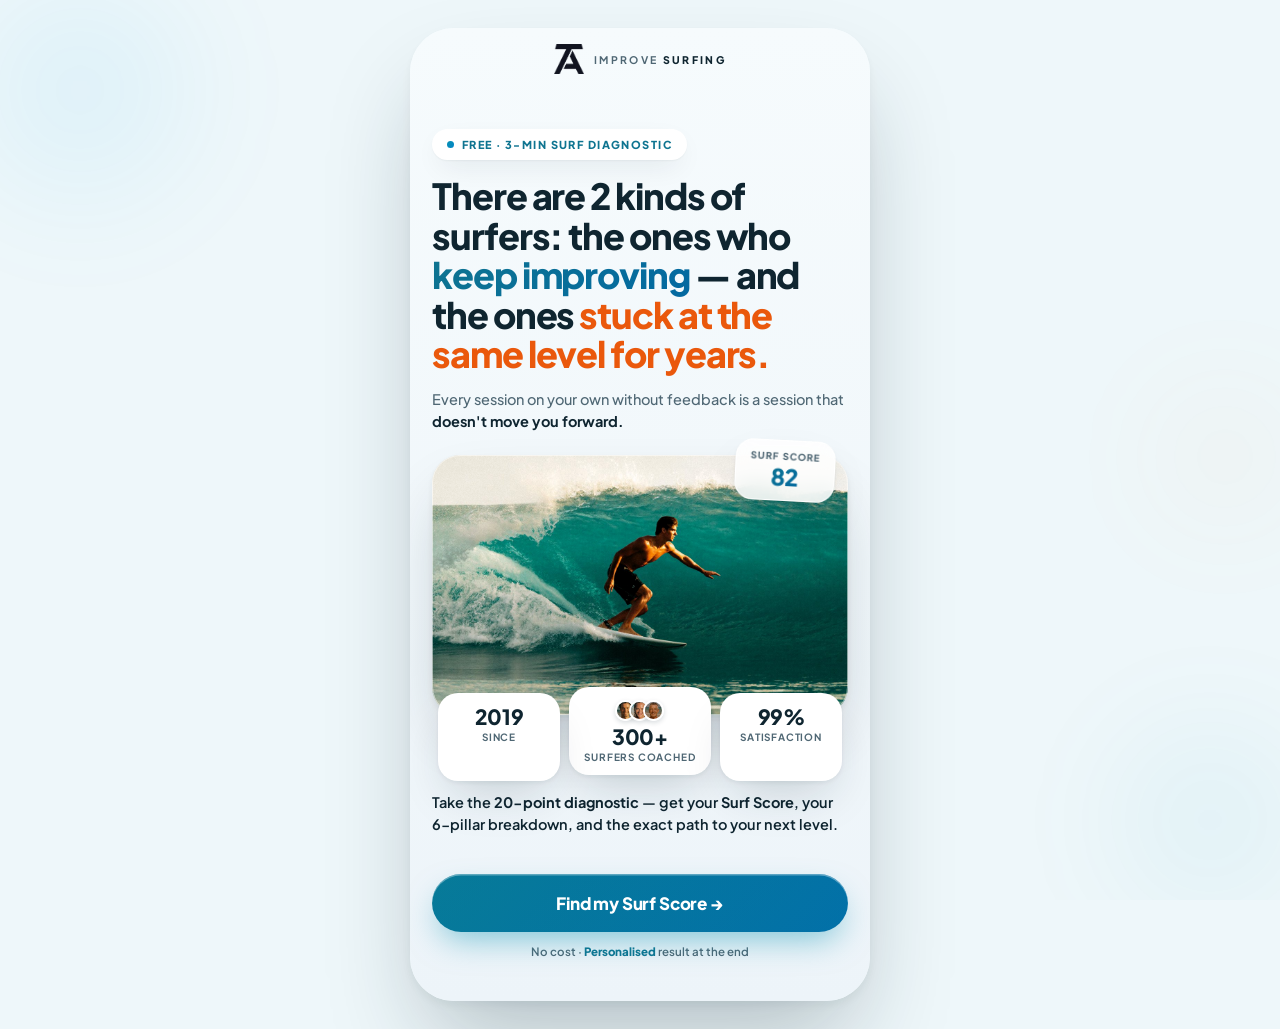
==== index.html @ 2934d98a "Remove the bridge, result and Instagram sections; scratch card now opens over the prices Requested r" ====
<!DOCTYPE html>
<html lang="en">
<head>
<meta charset="UTF-8" />
<meta name="viewport" content="width=device-width, initial-scale=1, viewport-fit=cover" />
<title>What's Your Surf Score? — Improve Surfing</title>
<link rel="preconnect" href="https://fonts.googleapis.com">
<link rel="preconnect" href="https://fonts.gstatic.com" crossorigin>
<link href="https://fonts.googleapis.com/css2?family=Plus+Jakarta+Sans:wght@500;600;700;800&display=swap" rel="stylesheet">
<style>
/* ============================================================
   GLASSWATER — soft premium light design system
   Layered white cards · aqua gradient · coral reserved for loss
   Every selector name is preserved; only the appearance changed.
   ============================================================ */
:root{
  /* — Glasswater core —
     Two aqua ramps on purpose:
       --grad     → fills / icons  (white on it ≥ 3.7 : passes AA non-text)
       --grad-ink → gradient TEXT  (≥ 5.3 on white   : passes AA text)
     --aq1 is the accent *text* aqua, so it is a stop darker than the fill ramp. */
  --ink:#0f2530; --mut:#4f6774; --aq1:#0e7490; --aq2:#0ea5e9;
  --grad:linear-gradient(135deg,#0891b2,#0284c7);
  --grad-ink:linear-gradient(135deg,#0e7490,#0369a1);
  --coral:#ea580c; --coral-deep:#c2410c; --coral-ink:#9a3412; --coral-bg:#fff1ea; --coral-line:#ffd9c6;
  --card:#ffffff;
  --sh1:0 1px 2px rgba(15,37,48,.05),0 10px 28px -8px rgba(15,37,48,.12);
  --sh2:0 2px 4px rgba(15,37,48,.06),0 22px 48px -12px rgba(15,37,48,.18);
  --sh3:0 3px 6px rgba(15,37,48,.07),0 32px 64px -16px rgba(15,37,48,.24);
  --spring:cubic-bezier(.22,1.1,.36,1);
  --over:cubic-bezier(.34,1.7,.5,1);
  --ring:0 0 0 4px rgba(14,165,233,.14);
  --soft:linear-gradient(135deg,#e0f5fb,#d2ebfa);
  /* — legacy token names, re-pointed at the Glasswater palette — */
  --bg:#eef7fa; --bg2:#e7f0f7; --bg3:#dceaf3;
  --surface:#ffffff; --surface2:#f1f8fb;
  --line:rgba(15,37,48,.08); --line2:rgba(15,37,48,.055);
  --text:#0f2530; --dim:#4f6774; --mute:#5f7987;  /* --mute is the *tertiary text* grey: still AA on a white card */
  --aqua:#0891b2; --aqua-deep:#0e7490; --blue:#0ea5e9; --blue-deep:#0284c7; --navy:#0b2a38;
  --orange:#ea580c; --orange-deep:#c2410c;
  --green:#22c55e; --green-deep:#16a34a;
  --red:#ea580c; --red-deep:#9a3412;            /* the JS sets an invalid field to var(--red) */
  --gold:#b45309;                               /* amber: ★ glyphs are text-sized, so they need 4.5:1 — #b45309 is 4.7 on white, 4.4 on the wash */
  --gold-on-dark:#ffdfa1;                       /* the same semantic gold, on the deep aqua prize field: measured 4.84:1 at 375px and 4.64:1 at 320px (a 9.5px kicker is normal text → 4.5 minimum) */
  --f:'Plus Jakarta Sans',system-ui,-apple-system,sans-serif;
  --track:rgba(15,37,48,.09);
  --shadow:var(--sh3); --shadow-card:var(--sh1);
  --shadow-btn:inset 0 1.5px 0 rgba(255,255,255,.35),0 14px 32px -8px rgba(8,145,178,.5);
}
*{box-sizing:border-box;margin:0;padding:0;-webkit-tap-highlight-color:transparent}
/* height:100% on body pinned it to the viewport: #shell is a flex item, so tall screens
   (score, plans) were clipped with nothing to scroll. min-height lets the page grow. */
html{height:100%}
html,body{background:#eef7fa;-webkit-text-size-adjust:100%;text-size-adjust:100%}
button,.opt,.plan,.gcard,.acard,.cta,.skiplink{touch-action:manipulation} /* kill double-tap zoom delay on mobile */
body{font-family:var(--f);font-weight:500;color:var(--ink);-webkit-font-smoothing:antialiased;display:flex;justify-content:center;min-height:100%}
/* fixed mist layer — two radial washes over a cool vertical gradient */
body:before{
  content:"";position:fixed;inset:0;z-index:-1;pointer-events:none;
  background:
    radial-gradient(900px 620px at 88% -8%, rgba(14,165,233,.17), transparent 62%),
    radial-gradient(720px 520px at -12% 34%, rgba(251,146,60,.11), transparent 60%),
    linear-gradient(180deg,#eef7fa,#e7f0f7);
}
img{max-width:100%}
button{font:inherit;color:inherit}
:focus{outline:none}
/* opaque aqua — the old rgba(8,145,178,.45) composited to #90cddc (1.75:1) on the light card */
:focus-visible{outline:3px solid #0e7490;outline-offset:2px;border-radius:14px;box-shadow:0 0 0 7px rgba(14,165,233,.18)}
#shell{width:100%;max-width:460px;min-height:100vh;min-height:100dvh;display:flex;flex-direction:column;position:relative;z-index:1}

/* desktop — the column becomes a floating rounded panel */
@media(min-width:768px){
  body{padding:28px 0}
  #shell{
    min-height:calc(100vh - 56px);
    background:linear-gradient(180deg,#f6fbfd,#edf4f9);
    /* clip (not hidden) on the x axis only: keeps the plans carousel inside the rounded
       panel without trapping the y axis, which used to cut long screens off mid-content */
    border-radius:44px;overflow-x:clip;overflow-y:visible;
    box-shadow:0 4px 10px rgba(15,37,48,.05),0 50px 100px -20px rgba(15,37,48,.28);
  }
}

/* ---------- top bar (light) ---------- */
/* the header sits directly on the page wash — no surface, no blur layer (nothing scrolls under it) */
#topbar{padding:calc(16px + env(safe-area-inset-top)) 22px 10px;background:transparent}
#topbar .bar{background:var(--track)}
#topbar .qcount{color:var(--mut)}
.brand{display:flex;align-items:center;gap:10px;justify-content:center;margin-bottom:14px}
.brand .mark{width:30px;height:30px;object-fit:contain;display:block}
.brand .wm{font-size:10.5px;letter-spacing:.22em;font-weight:700;color:var(--mut);text-transform:uppercase}
.brand .wm b{color:var(--ink);font-weight:800}
.progress-wrap{display:flex;flex-direction:column;gap:9px}
/* Glasswater signature: a dot rail whose live section stretches into a 28px pill */
.dots{display:flex;gap:7px;justify-content:center}
.dots i{width:8px;height:8px;border-radius:99px;background:#c2d6e1;transition:width .45s var(--spring),background .45s}
.dots i.on{width:28px;background:var(--grad)}
.barrow{display:flex;align-items:center;gap:0}
/* demoted to a hairline sub-rail — the dots now carry the signal */
.bar{flex:1;height:4px;background:var(--track);border-radius:99px;box-shadow:inset 0 1px 2px rgba(15,37,48,.07)}
.bar>i{display:block;height:100%;width:0%;background:var(--grad);border-radius:99px;transition:width .5s var(--spring)}
.qcount{font-size:10.5px;font-weight:700;color:var(--mut);white-space:nowrap;letter-spacing:.04em}
.qcount:not(:empty){margin-left:10px}   /* collapse the gap while the counter is blank */

#app{flex:1;padding:10px 22px 42px;display:flex;flex-direction:column}
.step{animation:stepIn .35s ease both;display:flex;flex-direction:column;flex:1}
@keyframes stepIn{from{opacity:0}to{opacity:1}}
/* staggered entrance — every screen cascades in */
.step>*{animation:childIn .62s var(--spring) backwards}
.step>*:nth-child(2){animation-delay:.05s}.step>*:nth-child(3){animation-delay:.10s}
.step>*:nth-child(4){animation-delay:.15s}.step>*:nth-child(5){animation-delay:.20s}
.step>*:nth-child(6){animation-delay:.25s}.step>*:nth-child(7){animation-delay:.30s}
.step>*:nth-child(8){animation-delay:.35s}.step>*:nth-child(9){animation-delay:.40s}
@keyframes childIn{from{opacity:0;transform:translateY(22px)}to{opacity:1;transform:none}}
/* loader / score / projection / result wrap their whole screen in one element,
   so the .step>* ladder above only ever matched a single node — cascade inside them too */
.loader-wrap>*,.reveal-wrap>*,.scratch-wrap>*{animation:childIn .62s var(--spring) backwards}
.loader-wrap>*:nth-child(2),.reveal-wrap>*:nth-child(2),.scratch-wrap>*:nth-child(2){animation-delay:.05s}
.loader-wrap>*:nth-child(3),.reveal-wrap>*:nth-child(3),.scratch-wrap>*:nth-child(3){animation-delay:.10s}
.loader-wrap>*:nth-child(4),.reveal-wrap>*:nth-child(4),.scratch-wrap>*:nth-child(4){animation-delay:.15s}
.loader-wrap>*:nth-child(5),.reveal-wrap>*:nth-child(5),.scratch-wrap>*:nth-child(5){animation-delay:.20s}
.loader-wrap>*:nth-child(6),.reveal-wrap>*:nth-child(6),.scratch-wrap>*:nth-child(6){animation-delay:.25s}
.loader-wrap>*:nth-child(7),.reveal-wrap>*:nth-child(7),.scratch-wrap>*:nth-child(7){animation-delay:.30s}
.loader-wrap>*:nth-child(8),.reveal-wrap>*:nth-child(8){animation-delay:.35s}
.loader-wrap>*:nth-child(9),.reveal-wrap>*:nth-child(9){animation-delay:.40s}
.loader-wrap>*:nth-child(10),.reveal-wrap>*:nth-child(10){animation-delay:.45s}
.opts .opt{animation:optIn .55s var(--spring) backwards}
.opts .opt:nth-child(1){animation-delay:.12s}.opts .opt:nth-child(2){animation-delay:.19s}
.opts .opt:nth-child(3){animation-delay:.26s}.opts .opt:nth-child(4){animation-delay:.33s}
.opts .opt:nth-child(5){animation-delay:.40s}.opts .opt:nth-child(6){animation-delay:.47s}
@keyframes optIn{from{opacity:0;transform:translateY(18px)}to{opacity:1;transform:none}}
.gcard,.acard{animation:optIn .55s var(--spring) backwards}
.gcards .gcard:nth-child(2),.acards .acard:nth-child(2){animation-delay:.08s}
.acards .acard:nth-child(3){animation-delay:.16s}.acards .acard:nth-child(4){animation-delay:.24s}
.plans .plan{animation:optIn .55s var(--spring) backwards}
.plans .plan:nth-child(2){animation-delay:.08s}.plans .plan:nth-child(3){animation-delay:.16s}.plans .plan:nth-child(4){animation-delay:.24s}

/* ambient ocean drift (kept, retuned to the aqua/peach wash) */
.bgfx{position:fixed;inset:0;pointer-events:none;z-index:0;overflow:hidden}
/* three blurred, permanently-compositing layers were running on phones for no visible gain —
   body::before already paints the specified page wash. Desktop keeps the ambience. */
.bgfx i{display:none;position:absolute;border-radius:50%;filter:blur(50px);opacity:.5}
@media(min-width:768px) and (prefers-reduced-motion:no-preference){.bgfx i{display:block}}
.bgfx .b1{width:340px;height:340px;background:radial-gradient(circle,rgba(14,165,233,.16),transparent 70%);top:-80px;left:-90px;animation:drift1 16s ease-in-out infinite alternate}
.bgfx .b2{width:300px;height:300px;background:radial-gradient(circle,rgba(8,145,178,.13),transparent 70%);bottom:-70px;right:-80px;animation:drift2 19s ease-in-out infinite alternate}
.bgfx .b3{width:230px;height:230px;background:radial-gradient(circle,rgba(251,146,60,.10),transparent 70%);top:38%;right:-60px;animation:drift3 22s ease-in-out infinite alternate}
@keyframes drift1{to{transform:translate(70px,50px) scale(1.15)}}
@keyframes drift2{to{transform:translate(-60px,-45px) scale(1.1)}}
@keyframes drift3{to{transform:translate(-45px,60px) scale(1.2)}}

/* ---------- type ---------- */
.eyebrow{font-size:11px;letter-spacing:.16em;text-transform:uppercase;color:var(--aq1);font-weight:800;margin-bottom:14px;display:flex;align-items:center;gap:9px}
.eyebrow:before{content:"";width:18px;height:3px;background:var(--grad);border-radius:99px;flex-shrink:0}
h1{font-size:30px;line-height:1.14;font-weight:800;letter-spacing:-.028em;margin-bottom:12px;color:var(--ink)}
h1 .hl,.intro-h .hl,.reveal-headline .hl{
  background:var(--grad-ink);-webkit-background-clip:text;background-clip:text;
  -webkit-text-fill-color:transparent;color:transparent;
}
h1 .red{color:var(--coral)}
.sub{font-size:14.5px;line-height:1.55;color:var(--mut);font-weight:500;margin-bottom:24px}
.sub b{color:var(--ink);font-weight:700}

/* ---------- options ---------- */
.opts{display:flex;flex-direction:column;gap:11px;margin-top:2px}
.opt{display:flex;align-items:center;gap:13px;background:var(--card);border:2px solid rgba(15,37,48,.05);border-radius:22px;padding:16px 18px;min-height:66px;cursor:pointer;text-align:left;box-shadow:var(--sh1);transition:transform .3s var(--spring),box-shadow .3s,border-color .3s}
.opt:hover{transform:translateY(-2px);box-shadow:var(--sh2)}
.opt:active{transform:scale(.985)}
.opt.sel{
  transform:translateY(-3px);border-color:transparent;
  background:linear-gradient(var(--card),var(--card)) padding-box,var(--grad) border-box;
  box-shadow:var(--sh2),var(--ring);
}
.opt .tick{width:24px;height:24px;border-radius:50%;border:2px solid rgba(15,37,48,.34);background:#fff;flex-shrink:0;display:flex;align-items:center;justify-content:center;transition:border-color .2s,background .2s}
.opt.sel .tick{border-color:transparent;background:var(--grad);box-shadow:0 6px 14px -5px rgba(8,145,178,.55)}
.opt.sel .tick:after{content:"";width:10px;height:5.5px;border:2.4px solid #fff;border-top:0;border-right:0;border-radius:1px;transform:rotate(-45deg) translate(1px,-1px)}
.opt .txt{font-size:14.5px;font-weight:700;line-height:1.38;color:var(--ink)}
/* Glasswater signature #8 — the 46px soft icon circle, on the funnel's most-repeated element */
.opt .emoji{flex:0 0 46px;width:46px;height:46px;border-radius:50%;background:var(--soft);box-shadow:inset 0 0 0 1px rgba(8,145,178,.14);display:flex;align-items:center;justify-content:center;font-size:22px;line-height:1;transition:background .25s}
.opt.sel .emoji{background:linear-gradient(135deg,#cdeefa,#bfe3f8);box-shadow:inset 0 0 0 1px rgba(8,145,178,.3)}
.opt .emoji.ic svg{display:block}

/* multi select */
.opt .box{width:24px;height:24px;border-radius:9px;border:2px solid rgba(15,37,48,.34);background:#fff;flex-shrink:0;display:flex;align-items:center;justify-content:center;transition:border-color .2s,background .2s}
.opt.sel .box{border-color:transparent;background:var(--grad);box-shadow:0 6px 14px -5px rgba(8,145,178,.55)}
.opt.sel .box:after{content:"✓";color:#fff;font-weight:800;font-size:13px;line-height:1}

/* ---------- gender cards ---------- */
.gcards{display:flex;gap:12px;margin-top:4px}
.gcard{flex:1;background:var(--card);border:2px solid rgba(15,37,48,.05);border-radius:24px;padding:0 0 15px;cursor:pointer;overflow:hidden;box-shadow:var(--sh1);transition:transform .3s var(--spring),box-shadow .3s,border-color .3s;text-align:center}
.gcard:hover{transform:translateY(-2px);box-shadow:var(--sh2)}
.gcard.sel{
  transform:translateY(-3px);border-color:transparent;
  background:linear-gradient(var(--card),var(--card)) padding-box,var(--grad) border-box;
  box-shadow:var(--sh2),var(--ring);
}
.gcard .gbadge{width:78px;height:78px;border-radius:50%;margin:26px auto 0;display:flex;align-items:center;justify-content:center;font-size:40px;background:var(--soft);box-shadow:inset 0 0 0 1px rgba(8,145,178,.14);transition:.25s}
.gcard.sel .gbadge{background:linear-gradient(135deg,#cdeefa,#bfe3f8);box-shadow:inset 0 0 0 1px rgba(8,145,178,.3)}
.gcard .gname{font-size:15px;font-weight:800;margin-top:13px;color:var(--ink);letter-spacing:-.01em}
.gcard.alt{flex:none;width:100%;display:flex;align-items:center;justify-content:center;gap:9px;padding:16px;margin-top:11px;color:var(--mut);font-weight:700;font-size:14px;border-radius:20px}

/* Glasswater signature #4 — the springing gradient check, on the photo cards too.
   Both screens auto-advance in 430ms, so this badge is the tap's only confirmation. */
.gcard:after,.acard:after{content:"";position:absolute;top:12px;right:12px;width:28px;height:28px;border-radius:50%;background:var(--grad);box-shadow:0 8px 18px -6px rgba(8,145,178,.55);opacity:0;transform:scale(.3);transition:opacity .25s,transform .4s var(--over);z-index:2}
.gcard:before,.acard:before{content:"";position:absolute;top:22px;right:20px;width:11px;height:6px;border:2.4px solid #fff;border-top:0;border-right:0;border-radius:1px;opacity:0;transform:rotate(-45deg) scale(.3);transition:opacity .25s,transform .4s var(--over);z-index:3}
.gcard.sel:after,.acard.sel:after{opacity:1;transform:scale(1)}
.gcard.sel:before,.acard.sel:before{opacity:1;transform:rotate(-45deg) scale(1)}

/* ---------- buttons ---------- */
.cta{
  display:block;margin-top:auto;width:100%;border:0;cursor:pointer;text-align:center;
  min-height:58px;padding:18px 20px;border-radius:99px;
  /* the .24 scrim is load-bearing: it drags white-on-aqua from 3.5 up to 4.9 (AA at 17px) */
  background:linear-gradient(rgba(3,50,70,.24),rgba(3,50,70,.24)),var(--grad);
  color:#fff;font-weight:800;font-size:17px;letter-spacing:-.01em;
  box-shadow:var(--shadow-btn);
  transition:transform .25s var(--spring),box-shadow .25s;
}
.cta:hover{transform:translateY(-2px);box-shadow:inset 0 1.5px 0 rgba(255,255,255,.35),0 20px 40px -10px rgba(8,145,178,.55)}
.cta:active{transform:scale(.97)}
.cta:disabled{opacity:.42;filter:grayscale(.4);cursor:not-allowed;box-shadow:none;transform:none}
/* secondary treatment — kept for screens that already have a gradient primary.
   The ring is now .55 alpha: at .22 it resolved to ~#c6e3ec, ~1.2:1 on the wash. */
.cta.green{
  background:var(--card);color:var(--aq1);
  box-shadow:var(--sh2),inset 0 0 0 2px rgba(8,145,178,.55);
}
.cta.green:hover{box-shadow:var(--sh2),inset 0 0 0 2px rgba(8,145,178,.75)}
.btnnote{text-align:center;font-size:11.5px;color:var(--mut);font-weight:600;margin-top:12px}
.btnnote b{color:var(--aq1);font-weight:800}

/* ---------- image slots ---------- */
.imgslot{width:100%;border-radius:22px;object-fit:cover;display:block;box-shadow:var(--sh2);filter:saturate(1.03) contrast(1.02)}
.imgslot.ph{background:linear-gradient(135deg,#e3eff6,var(--surface2));border:1.5px dashed rgba(15,37,48,.12);box-shadow:none;display:flex;align-items:center;justify-content:center;text-align:center;color:var(--mut);font-size:11px;letter-spacing:.05em;padding:10px;line-height:1.4;font-weight:700}
.ar-hero{aspect-ratio:16/10;border-radius:26px;margin:2px -6px 0;width:calc(100% + 12px)}
.ar-port{aspect-ratio:3/4}.ar-wide{aspect-ratio:16/9}.ar-sq{aspect-ratio:1/1}.ar-card{aspect-ratio:4/5}
.imgslot.ph.ar-hero{min-height:150px}
.imgslot.ph.ar-wide{min-height:120px}

/* ---------- age image cards (2x2) ---------- */
.acards{display:grid;grid-template-columns:1fr 1fr;gap:12px;margin-top:2px}
.acard{background:var(--card);border:2px solid rgba(15,37,48,.05);border-radius:24px;padding:0 0 12px;cursor:pointer;overflow:hidden;box-shadow:var(--sh1);transition:transform .3s var(--spring),box-shadow .3s,border-color .3s;text-align:center}
.acard:hover{transform:translateY(-2px);box-shadow:var(--sh2)}
.acard.sel{
  transform:translateY(-3px);border-color:transparent;
  background:linear-gradient(var(--card),var(--card)) padding-box,var(--grad) border-box;
  box-shadow:var(--sh2),var(--ring);
}
.acard .imgslot{border-radius:0;box-shadow:none;margin:0;width:100%}
.acard .imgslot.ph{font-size:10px;min-height:96px;border:0}
.acard .aname{font-size:13.5px;font-weight:800;margin-top:10px;color:var(--ink)}

/* ---------- intro (layered depth: headline → hero → floating stats) ---------- */
.intro-badge{align-self:flex-start;display:inline-flex;align-items:center;gap:8px;background:var(--card);color:var(--aq1);font-size:11px;font-weight:800;padding:9px 15px;border-radius:99px;margin-bottom:10px;letter-spacing:.13em;text-transform:uppercase;box-shadow:var(--sh1)}
.intro-badge:before{content:"";width:7px;height:7px;border-radius:99px;background:var(--grad);flex-shrink:0}
.intro-h{font-size:36px;line-height:1.1;font-weight:800;letter-spacing:-.03em;margin:6px 0 14px;color:var(--ink)}
.intro-h .red{color:var(--coral)}
/* the headline block reserves the space the hero photo climbs into — 30px against the
   card's -36px climb gives the reference's real -6px overlap (56px only left a gap) */
/* the hero climbs -36px and the pill sits -15px above that, so the pill's top edge lands
   51px into this block — reserve enough room or it prints over the sub copy */
.intro-head{padding-bottom:58px}
.intro-head .sub{margin-bottom:0}
.herocard{position:relative;margin-top:-36px;z-index:2}
/* light placeholder — the old #0f2530 painted a near-black slab while hero.jpg loaded */
.heroph{position:relative;border-radius:28px;overflow:hidden;box-shadow:var(--sh3);background:linear-gradient(135deg,#e3eff6,var(--surface2))}
.heroph:after{content:"";position:absolute;inset:0;border-radius:28px;pointer-events:none;border:1px solid rgba(255,255,255,.55)}
.heroph>.imgslot{border-radius:0;box-shadow:none;margin:0;width:100%}
.herocard .imgslot.ar-hero{margin:0;width:100%;border-radius:0;box-shadow:none;aspect-ratio:16/10}
.herocard .imgslot.ph.ar-hero{border:0;box-shadow:none;background:linear-gradient(135deg,#e3eff6,var(--surface2))}
/* rotated glass pill riding the photo's top-right corner */
.scorepill{position:absolute;top:-15px;right:14px;z-index:3;transform:rotate(3deg);text-align:center;background:rgba(255,255,255,.84);backdrop-filter:blur(12px);-webkit-backdrop-filter:blur(12px);border:1px solid rgba(255,255,255,.9);border-radius:18px;padding:9px 14px;box-shadow:var(--sh2);animation:pillPop .7s var(--spring) .5s backwards}
.scorepill small{display:block;font-size:9.5px;font-weight:800;letter-spacing:.1em;color:var(--mut);text-transform:uppercase}
.scorepill strong{font-size:23px;font-weight:800;letter-spacing:-.02em;background:var(--grad-ink);-webkit-background-clip:text;background-clip:text;-webkit-text-fill-color:transparent;color:transparent}
@keyframes pillPop{0%{opacity:0;transform:rotate(3deg) scale(.5)}70%{transform:rotate(3deg) scale(1.07)}100%{opacity:1;transform:rotate(3deg) scale(1)}}
/* the three stat cards overlap the bottom edge of the photo */
.trust{display:grid;grid-template-columns:1fr 1.16fr 1fr;gap:9px;margin:-28px 0 0;padding:0 6px;position:relative;z-index:3}
.trust .t{flex:1;background:var(--card);border-radius:20px;padding:13px 8px 12px;text-align:center;box-shadow:var(--sh2)}
.trust .t:nth-child(1),.trust .t:nth-child(3){transform:translateY(6px)}
.trust .t b{font-size:21px;font-weight:800;color:var(--ink);display:block;line-height:1;letter-spacing:-.02em}
.trust .t span{font-size:10px;color:var(--mut);font-weight:700;letter-spacing:.08em;text-transform:uppercase;display:block;margin-top:4px}
.avs{display:flex;justify-content:center;margin-bottom:5px}
.avs img{width:21px;height:21px;border-radius:50%;object-fit:cover;border:2px solid #fff;margin-left:-7px;box-shadow:0 2px 5px rgba(15,37,48,.16)}
.avs img:first-child{margin-left:0}
.sub2{margin-top:16px;color:var(--ink);font-weight:600}
.spacer{flex:1;min-height:14px}

/* ---------- text inputs ---------- */
.bigfield{margin-top:6px}
.bigfield input{width:100%;background:var(--card);border:2px solid rgba(15,37,48,.06);border-radius:20px;padding:18px;color:var(--ink);font-size:17px;font-family:inherit;font-weight:700;box-shadow:var(--sh1);transition:border-color .2s,box-shadow .2s}
.bigfield input:focus{outline:none;border-color:transparent;background:linear-gradient(var(--card),var(--card)) padding-box,var(--grad) border-box;box-shadow:var(--sh2),var(--ring)}
.bigfield input::placeholder{color:var(--mute);font-weight:500}
.field{margin-bottom:13px}
.field label{display:block;font-size:10.5px;letter-spacing:.12em;font-weight:800;color:var(--mut);margin-bottom:8px;text-transform:uppercase}
.field input{width:100%;background:var(--card);border:2px solid rgba(15,37,48,.06);border-radius:18px;padding:16px;color:var(--ink);font-size:16px;font-weight:700;font-family:inherit;box-shadow:var(--sh1);transition:border-color .2s,box-shadow .2s} /* ≥16px: iOS won't auto-zoom on focus */
.field input:focus{outline:none;border-color:transparent;background:linear-gradient(var(--card),var(--card)) padding-box,var(--grad) border-box;box-shadow:var(--sh2),var(--ring)}
.field input::placeholder{color:var(--mute);font-weight:500}
.suggest{margin-top:8px;background:var(--card);border-radius:18px;overflow:hidden;box-shadow:var(--sh2);display:none}
.sugg{padding:13px 16px;font-size:14.5px;font-weight:600;cursor:pointer;color:var(--mut);border-bottom:1px solid var(--line2)}
.sugg:last-child{border-bottom:none}
.sugg:hover{background:#f2f9fc}
.sugg b{color:var(--ink);font-weight:800}
.phonewrap{display:flex;align-items:stretch;gap:9px}
.ccode{display:flex;align-items:center;gap:8px;background:var(--card);border:2px solid rgba(15,37,48,.06);border-radius:18px;padding:0 14px;font-size:15px;font-weight:800;color:var(--ink);box-shadow:var(--sh1);white-space:nowrap}
.flag{width:23px;height:16px;border-radius:4px;object-fit:cover;box-shadow:0 0 0 1px rgba(15,37,48,.08)}
.phonewrap input{flex:1;min-width:0;background:var(--card);border:2px solid rgba(15,37,48,.06);border-radius:18px;padding:16px;color:var(--ink);font-size:16px;font-weight:700;font-family:inherit;box-shadow:var(--sh1);transition:border-color .2s,box-shadow .2s}
.phonewrap input:focus{outline:none;border-color:transparent;background:linear-gradient(var(--card),var(--card)) padding-box,var(--grad) border-box;box-shadow:var(--sh2),var(--ring)}
.phonewrap input::placeholder{color:var(--mute);font-weight:500}
/* invalid state as a class, not an inline style — an inline border-color outranked
   the :focus rule and the field could never show the gradient focus border again */
.bigfield input.err,.field input.err,.phonewrap input.err{border-color:var(--red)}
.privacy{display:flex;align-items:center;gap:8px;justify-content:center;font-size:11.5px;font-weight:600;color:var(--mut);margin-top:14px}
.privacy svg{width:14px;height:14px;fill:var(--aq1)}

/* ---------- loader ---------- */
/* the loader's content is ~615px tall; on a 667px viewport (or any IG/FB webview) a
   centred column overflowed in BOTH directions and the block-start spill is unreachable
   (html,body are height-capped, #shell is overflow:hidden on desktop).
   auto margins centre when there is room and pin to the top when there is not. */
.loader-wrap{flex:1;display:flex;flex-direction:column;justify-content:flex-start;text-align:center}
.lstat{font-size:21px;font-weight:800;letter-spacing:-.02em;margin-bottom:6px;color:var(--ink)}
.lsub{font-size:13px;font-weight:600;color:var(--mut);margin-bottom:26px}
.checks{display:flex;flex-direction:column;gap:12px;text-align:left;max-width:300px;margin:0 auto}
/* pending rows carry their state in the colour + checkbox, not in opacity —
   the old opacity:.45 dropped them to ~1.5:1 */
.chk{display:flex;align-items:center;gap:12px;font-size:14px;font-weight:700;color:var(--mut);opacity:1;transition:.35s}
.chk.active,.chk.done{opacity:1;color:var(--ink)}
.chk .cb{width:24px;height:24px;border-radius:9px;border:2px solid rgba(15,37,48,.34);background:#fff;flex-shrink:0;display:flex;align-items:center;justify-content:center;transition:.3s}
.chk.done .cb{background:var(--grad);border-color:transparent;box-shadow:0 6px 14px -5px rgba(8,145,178,.55)}
.chk.done .cb:after{content:"✓";color:#fff;font-weight:800;font-size:13px}
.chk.active .cb{border-color:rgba(8,145,178,.35);background:#fff}
.chk.active .cb:after{content:"";width:11px;height:11px;border:2px solid var(--aq1);border-top-color:transparent;border-radius:50%;animation:spin .7s linear infinite}
@keyframes spin{to{transform:rotate(360deg)}}
/* circular ring */
.ring-wrap{position:relative;width:122px;height:122px;margin:0 auto 22px}
.ring-wrap:before{content:"";position:absolute;inset:10px;border-radius:50%;background:radial-gradient(circle,rgba(14,165,233,.24),transparent 70%);animation:pulse 1.8s ease-in-out infinite}
.ring-num{position:absolute;inset:0;display:flex;align-items:center;justify-content:center;font-size:29px;font-weight:800;letter-spacing:-.03em;color:var(--ink)}
@keyframes pulse{0%,100%{opacity:.45;transform:scale(.95)}50%{opacity:1;transform:scale(1.06)}}
.testi{margin-top:24px;background:var(--card);border-radius:20px;padding:15px;font-size:12.5px;font-weight:600;color:var(--mut);min-height:62px;display:flex;align-items:flex-start;gap:12px;box-shadow:var(--sh1);text-align:left}
.testi .av{width:40px;height:40px;border-radius:50%;flex-shrink:0;object-fit:cover;border:2px solid #fff;box-shadow:var(--sh1)}
.testi .avph{width:40px;height:40px;border-radius:50%;background:var(--grad-ink);display:flex;align-items:center;justify-content:center;font-weight:800;color:#fff;font-size:14px;flex-shrink:0;box-shadow:0 6px 14px -5px rgba(8,145,178,.5)}
.tbody{display:flex;flex-direction:column;gap:3px}
.tbody span{font-style:italic;line-height:1.45}
.tbody b{color:var(--ink);font-size:11.5px;font-weight:800}
.stars{color:var(--gold);font-size:11px;letter-spacing:1.5px}
.trustline{margin-top:16px;font-size:11.5px;font-weight:600;color:var(--mut);text-align:center}
.trustline b{color:var(--ink);font-weight:800}
.trustline .stars{display:inline}
/* loader — richer */
.ring-wrap.big{width:150px;height:150px;margin:0 auto 20px}
.ring-wrap.big:before{content:"";position:absolute;inset:-8px;border-radius:50%;background:radial-gradient(circle,rgba(14,165,233,.3),transparent 68%);filter:blur(4px);animation:pulse 1.8s ease-in-out infinite}
.ring-wrap.big svg{width:150px;height:150px;position:relative}
.loader-wrap>.ring-wrap.big{margin-top:auto}
.loader-wrap>.trustline{margin-bottom:auto}
.ring-orbit{position:absolute;inset:0;animation:spin 3.2s linear infinite}
/* the 150px wrap scales the 120-unit viewBox by 1.25: the r=52/sw=9 stroke lands
   4.4–15.6px in, so the bead centre belongs at 5.5px, not at the old 122px-wrap -3px */
.ring-orbit i{position:absolute;top:5.5px;left:50%;width:9px;height:9px;margin-left:-4.5px;border-radius:50%;background:var(--aq1);box-shadow:0 0 12px rgba(8,145,178,.9)}
.ring-orbit i:nth-child(2){top:auto;bottom:5.5px;background:var(--aq2);box-shadow:0 0 12px rgba(14,165,233,.9)}
.ldata{font-size:12px;color:var(--mut);font-weight:700;margin:-14px 0 16px}
.ldata b{color:var(--aq1);font-weight:800;font-variant-numeric:tabular-nums}
.lpills{display:grid;grid-template-columns:1fr 1fr;gap:9px 16px;max-width:320px;margin:2px auto 6px}
.lpill{display:flex;align-items:center;gap:8px;font-size:11.5px;font-weight:700;color:var(--mut)}
.lpill .lpb{flex:1;height:6px;background:var(--track);border-radius:99px;overflow:hidden}
.lpill .lpb i{display:block;height:100%;width:0;background:var(--grad);border-radius:99px;transition:width .6s ease}
.lpill.on{color:var(--ink)}

/* ---------- score reveal ---------- */
.reveal-wrap{text-align:center;display:flex;flex-direction:column;flex:1}
/* liquid ring — 224px circle, thick rounded gradient stroke, pulsing halo */
.gauge{position:relative;width:224px;height:224px;margin:12px auto 2px;z-index:1}
.gauge svg{position:relative;z-index:1;width:100%;height:100%;display:block}
.ghalo{position:absolute;inset:-22px;border-radius:50%;z-index:0;pointer-events:none;
  background:radial-gradient(circle,rgba(14,165,233,.28),rgba(14,165,233,0) 68%);filter:blur(6px);
  animation:haloPulse 3.2s ease-in-out infinite}
@keyframes haloPulse{0%,100%{transform:scale(1);opacity:.6}50%{transform:scale(1.13);opacity:.95}}
.gauge .gtrack{fill:none;stroke:#dceaf2;stroke-width:19} /* was #ffffff — invisible now the page is light */
.gauge #gf{fill:none;stroke:url(#gg);stroke-width:19;stroke-linecap:round;transform:rotate(-90deg);transform-origin:center;filter:drop-shadow(0 4px 10px rgba(8,145,178,.32))}
.bignum{position:absolute;inset:0;z-index:2;margin:0;display:flex;flex-direction:column;align-items:center;justify-content:center;
  font-size:66px;font-weight:800;letter-spacing:-.045em;line-height:1;color:var(--ink);
  background:none;-webkit-background-clip:border-box;background-clip:border-box;-webkit-text-fill-color:var(--ink)}
.bignum .of{font-size:14px;font-weight:700;letter-spacing:0;margin-top:5px;color:var(--mut);-webkit-text-fill-color:var(--mut)}
.reveal-label{font-size:11px;letter-spacing:.2em;text-transform:uppercase;color:var(--mut);font-weight:800;margin-top:12px}
.reveal-headline{font-size:23px;font-weight:800;line-height:1.22;letter-spacing:-.025em;margin:14px 4px 9px;color:var(--ink)}
.reveal-headline .red{color:var(--coral)}
.reveal-body{font-size:14px;line-height:1.55;font-weight:500;color:var(--mut);margin-bottom:6px}
.reveal-body b{color:var(--ink);font-weight:700}
.tenyr{background:var(--coral-bg);border:1px solid var(--coral-line);border-radius:20px;padding:15px 16px;margin:16px 0;font-size:13.5px;font-weight:600;line-height:1.5;color:var(--coral-ink);box-shadow:0 1px 2px rgba(154,52,21,.05),0 10px 28px -10px rgba(234,88,12,.2)}
.tenyr b{color:var(--coral-deep);font-weight:800;font-size:16px} /* 16px is below the AA "large" cut-off — needs the deep coral */

/* radar + pillar breakdown (Glasswater card grid) */
.radarcard{background:var(--card);border-radius:26px;padding:16px 8px 4px;margin:16px 0 0;box-shadow:var(--sh1)}
.radarcard .rlab{font:700 10px 'Plus Jakarta Sans',sans-serif;fill:var(--mut)}
.pillrows{display:grid;grid-template-columns:1fr 1fr;gap:10px;margin:20px 0 2px;text-align:left}
@media(min-width:392px){.pillrows{grid-template-columns:repeat(3,1fr)}}
.prow2{position:relative;display:block;margin:0;background:var(--card);border-radius:18px;padding:12px 12px 13px;box-shadow:var(--sh1);font-size:12px;font-weight:700;color:var(--ink)}
.prow2 .nm2{display:block;width:auto;text-align:left;font-size:10px;font-weight:800;letter-spacing:.08em;text-transform:uppercase;color:var(--mut);line-height:1.25}
.prow2 .vv{display:block;width:auto;text-align:left;font-size:20px;font-weight:800;letter-spacing:-.02em;color:var(--ink);margin-top:4px;line-height:1}
.prow2 .vv i{font-style:normal;font-size:11px;font-weight:700;color:var(--mut);letter-spacing:0}
.prow2 .bar2{display:block;flex:none;height:5px;background:#e8f1f6;border-radius:99px;overflow:hidden;margin-top:9px}
.prow2 .bar2 i{display:block;height:100%;width:0;background:var(--grad);border-radius:99px;transition:width 1.1s var(--spring)}
.prow2.weak{background:var(--coral-bg);box-shadow:0 1px 2px rgba(154,52,21,.06),0 10px 28px -8px rgba(234,88,12,.22)}
.prow2.weak .vv{color:var(--coral-ink)}
.prow2.weak .bar2{background:#ffe0d1}
.prow2.weak .bar2 i{background:linear-gradient(135deg,#f97316,#ea580c)}
.prow2 .pflag{position:absolute;top:-8px;right:8px;background:linear-gradient(135deg,#d1490b,#a8380c);color:#fff;font-size:10px;font-weight:800;letter-spacing:.1em;text-transform:uppercase;border-radius:99px;padding:5px 9px;box-shadow:0 6px 14px -4px rgba(234,88,12,.5)}
.limbox{background:var(--coral-bg);border:1px solid var(--coral-line);border-radius:20px;padding:15px 16px;margin:12px 0 2px;text-align:left;box-shadow:0 1px 2px rgba(154,52,21,.05),0 10px 28px -10px rgba(234,88,12,.22)}
.limbox .lk{font-size:10px;letter-spacing:.14em;text-transform:uppercase;color:var(--coral-ink);font-weight:800;margin-bottom:6px}
.limbox .ln2{font-size:19px;font-weight:800;letter-spacing:-.02em;color:var(--ink);margin-bottom:6px}
.limbox p{font-size:12.5px;font-weight:600;color:var(--coral-ink);line-height:1.5}
.limbox p b{color:var(--ink);font-weight:800}
.lvl-line{font-size:12px;font-weight:600;color:var(--mut);margin-top:14px}
.lvl-line b{color:var(--ink);font-weight:800}

/* ---------- projection ---------- */
.legend{display:flex;justify-content:center;gap:18px;margin-top:4px;font-size:11.5px;font-weight:700;color:var(--ink)}
.legend i{display:inline-block;width:9px;height:9px;border-radius:50%;margin-right:6px}
.proj-row{display:flex;gap:11px;margin:12px 0}
.proj-card{flex:1;background:var(--card);border:2px solid rgba(15,37,48,.05);border-radius:20px;padding:14px 12px;text-align:center;box-shadow:var(--sh1)}
.proj-card.bad{background:var(--coral-bg);border-color:var(--coral-line)}
.proj-card.good{border-color:transparent;background:linear-gradient(var(--card),var(--card)) padding-box,var(--grad) border-box;box-shadow:var(--sh2),var(--ring)}
.proj-card .pn{font-size:32px;line-height:1;font-weight:800;letter-spacing:-.035em}
.proj-card.bad .pn{color:var(--coral)}
.proj-card.good .pn{background:var(--grad-ink);-webkit-background-clip:text;background-clip:text;-webkit-text-fill-color:transparent;color:transparent}
.proj-card .pl{font-size:10.5px;font-weight:600;color:var(--mut);margin-top:6px;line-height:1.35}
.proj-card.bad .pl{color:var(--coral-ink)}
.chartbox2{background:var(--card);border-radius:24px;padding:14px 10px 8px;margin:6px 0 14px;box-shadow:var(--sh1)}
.chartbox2 .ctag{fill:#fff;font:800 11px 'Plus Jakarta Sans',sans-serif;text-anchor:middle}
.chartbox2 .cfree{fill:var(--mut);font:700 10px 'Plus Jakarta Sans',sans-serif}
.chartbox2 .caxis{fill:var(--mute);font:600 9.5px 'Plus Jakarta Sans',sans-serif}
.savedpill{display:block;background:linear-gradient(135deg,#f0fafd,#e8f4fb);border:1px solid rgba(8,145,178,.16);border-radius:20px;padding:14px 16px;font-size:13.5px;color:var(--ink);font-weight:700;margin:0 0 14px;text-align:center;line-height:1.45;box-shadow:var(--sh1)}
.savedpill b{background:var(--grad-ink);-webkit-background-clip:text;background-clip:text;-webkit-text-fill-color:transparent;color:transparent;font-weight:800}

/* ---------- bridge ---------- */
/* signature #1 — the same three-stat component as the intro's .trust, so it gets the
   same climb over the photo above it (the translateY(6px) tell below only reads as a
   layer when the row actually overlaps something) */
.auth-grid{display:flex;gap:10px;margin:-28px 0 4px;padding:0 6px;position:relative;z-index:3}
.auth-grid .a{flex:1;background:var(--card);border-radius:20px;padding:13px 6px 12px;text-align:center;box-shadow:var(--sh2)}
.auth-grid .a:nth-child(1),.auth-grid .a:nth-child(3){transform:translateY(6px)}
.auth-grid .a b{display:block;font-size:21px;font-weight:800;letter-spacing:-.02em;color:var(--ink)}
.auth-grid .a span{font-size:10px;color:var(--mut);font-weight:700;letter-spacing:.06em;text-transform:uppercase;line-height:1.25;display:block;margin-top:4px}
.methodrow{display:flex;flex-wrap:wrap;gap:8px;margin:16px 0 4px}
.methodrow .m{background:var(--card);border-radius:99px;padding:9px 14px;font-size:12px;font-weight:700;color:var(--mut);box-shadow:var(--sh1)}
.methodrow .m b{color:var(--ink);font-weight:800}

/* ---------- tier result ---------- */
.tiercard{
  position:relative;overflow:hidden;text-align:left;
  border:2px solid transparent;border-radius:26px;padding:22px;margin:8px 0 14px;
  background:linear-gradient(var(--card),var(--card)) padding-box,var(--grad) border-box;
  box-shadow:var(--sh3),var(--ring);
}
.tiercard:before{content:"";position:absolute;top:-60px;right:-50px;width:170px;height:170px;border-radius:50%;background:radial-gradient(circle,rgba(14,165,233,.14),transparent 70%);pointer-events:none}
.tiercard .tier-tag{position:relative;font-size:10px;letter-spacing:.14em;text-transform:uppercase;color:var(--aq1);font-weight:800;margin-bottom:8px}
.tiercard .tier-name{position:relative;font-size:26px;font-weight:800;line-height:1.06;margin-bottom:10px;color:var(--ink);letter-spacing:-.03em}
.tiercard .tier-price{position:relative;display:flex;align-items:baseline;gap:6px;margin-bottom:4px}
.tiercard .tier-price b{font-size:36px;font-weight:800;line-height:1;letter-spacing:-.04em;background:var(--grad-ink);-webkit-background-clip:text;background-clip:text;-webkit-text-fill-color:transparent;color:transparent}
.tiercard .tier-price span{font-size:13px;color:var(--mut);font-weight:700}
.tiercard .tier-meta{position:relative;font-size:12px;font-weight:600;color:var(--mut);margin-bottom:14px}
.tiercard .tier-meta b{color:var(--aq1);font-weight:800}
.tier-body{position:relative;display:grid;grid-template-rows:0fr;transition:grid-template-rows .42s var(--spring)}
.tiercard.open .tier-body{grid-template-rows:1fr}
.tier-body>div{overflow:hidden;min-height:0}
.tier-toggle{position:relative;display:flex;align-items:center;gap:6px;margin-top:14px;font-size:12.5px;font-weight:800;color:var(--aq1)}
.tier-toggle svg{width:15px;height:15px;transition:transform .35s var(--spring)}
.tiercard.open .tier-toggle svg{transform:rotate(180deg)}
.tiercard{cursor:pointer}
.tier-inc{position:relative;list-style:none;display:flex;flex-direction:column;gap:9px;margin-top:14px;padding-top:14px;border-top:1px solid rgba(15,37,48,.08)}
.tier-inc li{display:flex;align-items:flex-start;gap:10px;font-size:12.5px;font-weight:600;color:var(--ink);line-height:1.4}
/* signature #8 on the commercial screens: a drawn check in a soft filled circle,
   not a font glyph whose optical weight changes per platform (see TICK_SVG in the JS) */
.tier-inc li svg,.plan .pfeat span svg{flex:0 0 15px;width:15px;height:15px;margin-top:2px}
.tier-price .was{font-size:16px;color:var(--mute);text-decoration:line-through;font-weight:700;-webkit-text-fill-color:var(--mute)}  /* the flex gap already spaces it */
.tier-perday{position:relative;font-size:12.5px;font-weight:600;color:var(--mut);margin-top:2px}
.tier-perday b{color:var(--aq1);font-weight:800}
.disc-badge{display:inline-flex;align-items:center;gap:6px;background:#e9f7fc;border:1px solid rgba(8,145,178,.28);color:var(--aq1);font-size:11.5px;font-weight:800;padding:5px 11px;border-radius:99px;margin-top:10px;position:relative}
.scarce{display:flex;align-items:center;justify-content:center;gap:8px;font-size:12px;font-weight:800;color:var(--coral-ink);margin:2px 0 12px}
.scarce .dotr{width:8px;height:8px;border-radius:50%;background:#f97316;box-shadow:0 0 0 4px rgba(234,88,12,.14);animation:pulse 1.6s infinite;flex-shrink:0}
.guar{display:flex;align-items:center;gap:8px;justify-content:center;font-size:12px;font-weight:600;color:var(--mut);margin-top:14px}
.guar svg{width:15px;height:15px;fill:var(--aq1);flex-shrink:0}
/* the honest exit for someone who dismissed the scratch card: the bonus is still theirs
   to take, so it stays one tap away instead of quietly vanishing. 44px tap target. */
.reopen{display:none;align-items:center;justify-content:center;gap:7px;min-height:44px;padding:10px;margin-top:10px;font-size:12.5px;font-weight:700;color:var(--aq1);text-decoration:underline;text-underline-offset:3px;cursor:pointer;border-radius:14px}

/* ---------- plans / payment — vertical accordion ---------- */
/* every plan visible at once, cheapest first; the body collapses so the list stays
   scannable and the 12 verbatim inclusions only unfold for the plan being considered */
.plans{display:flex;flex-direction:column;gap:12px;margin:18px 0 2px}
.plan{
  position:relative;width:100%;display:block;text-align:left;
  background:var(--card);border:2px solid rgba(15,37,48,.06);border-radius:22px;
  padding:18px 18px 16px;cursor:pointer;box-shadow:var(--sh1);
  transition:box-shadow .3s,border-color .3s,transform .2s var(--spring);
}
.plan:before{content:"";position:absolute;inset:0;border-radius:20px;pointer-events:none;background:radial-gradient(140% 70% at 50% -20%,rgba(14,165,233,.09),transparent 60%)}
.plan:hover{box-shadow:var(--sh2)}
.plan:active{transform:scale(.99)}
.plan.sel{
  border-color:transparent;
  background:linear-gradient(var(--card),var(--card)) padding-box,var(--grad) border-box;
  box-shadow:var(--sh2),var(--ring);
}
.plan .psel{position:absolute;top:16px;right:16px;width:26px;height:26px;border-radius:50%;background:var(--grad);display:flex;align-items:center;justify-content:center;opacity:0;transform:scale(.3);box-shadow:0 8px 18px -6px rgba(8,145,178,.55);transition:opacity .25s,transform .4s var(--over)}
.plan .psel:after{content:"";width:10px;height:5.5px;border:2.4px solid #fff;border-top:0;border-right:0;border-radius:1px;transform:rotate(-45deg) translate(1px,-1px)}
.plan.sel .psel{opacity:1;transform:scale(1)}
/* header — always visible */
.plan .pname{position:relative;display:block;font-size:11px;font-weight:800;letter-spacing:.13em;text-transform:uppercase;color:var(--mut);line-height:1.3;padding-right:34px}
.plan .pold{display:block;font-size:11px;font-weight:700;color:var(--mute);text-decoration:line-through;margin:8px 0 -4px}
.plan .pprice{position:relative;display:flex;align-items:baseline;margin-top:8px;font-size:36px;font-weight:800;line-height:1;letter-spacing:-.045em;color:var(--ink)}
.plan .pprice i{font-style:normal;font-size:15px;font-weight:800;letter-spacing:0;margin-right:3px;transform:translateY(-10px);color:var(--aq1)}
.plan .pprice em{font-style:normal;font-size:13px;font-weight:700;letter-spacing:0;margin-left:4px;color:var(--mut)}
.plan .psess{position:relative;display:flex;align-items:flex-start;gap:8px;width:100%;margin-top:9px;font-size:12.5px;font-weight:700;color:var(--ink);line-height:1.35}
.plan .psess svg{flex:0 0 17px;width:17px;height:17px;margin-top:1px}
/* collapsible body */
.plan .pbody{position:relative;display:grid;grid-template-rows:0fr;transition:grid-template-rows .42s var(--spring)}
.plan.open .pbody{grid-template-rows:1fr}
.plan .pbody>div{overflow:hidden;min-height:0}
.plan .pfeat{display:flex;flex-direction:column;gap:9px;padding-top:14px;margin-top:13px;border-top:1px solid rgba(15,37,48,.08)}
.plan .pfeat span{display:flex;align-items:flex-start;gap:9px;font-size:12.5px;font-weight:600;line-height:1.45;color:var(--ink)}
.plan .pfeat span svg{flex:0 0 15px;width:15px;height:15px;margin-top:2px}
.plan .ptoggle{position:relative;display:flex;align-items:center;gap:6px;margin-top:12px;font-size:12px;font-weight:800;color:var(--aq1);letter-spacing:.01em}
.plan .ptoggle svg{width:14px;height:14px;transition:transform .35s var(--spring)}
.plan.open .ptoggle svg{transform:rotate(180deg)}
.plan .pbadge{position:absolute;top:-11px;left:18px;background:var(--grad-ink);color:#fff;font-size:9px;font-weight:800;letter-spacing:.12em;text-transform:uppercase;padding:5px 11px;border-radius:99px;white-space:nowrap;box-shadow:0 8px 18px -4px rgba(8,145,178,.55);z-index:2}
.plan .pweek{font-size:11px;font-weight:600;color:var(--mut);margin-top:5px}
/* legacy row bits — kept defined, unused by the accordion markup */
.plan .pradio{width:24px;height:24px;border-radius:50%;border:2px solid rgba(15,37,48,.34);background:#fff;flex-shrink:0}
.plan .pinfo{flex:1;text-align:left;min-width:0}
.plan .pn2{font-size:15px;font-weight:800;color:var(--ink)}
.plan .pm{font-size:11px;font-weight:600;color:var(--mut);margin-top:4px}
.disc-banner{text-align:center;margin:0 0 12px}
.paytrust{display:flex;align-items:center;justify-content:center;gap:7px;font-size:11px;font-weight:600;color:var(--mut);margin-top:12px}

/* ---------- sticky frosted checkout bar (plans screen only) ---------- */
.step.padbar{padding-bottom:148px}   /* bar is 114px at 375, 134px at 320 (trust line wraps) */
.ctabar{
  position:fixed;left:0;right:0;bottom:0;margin:0 auto;z-index:50;
  width:min(460px,100%);
  background:rgba(255,255,255,.74);
  backdrop-filter:blur(18px) saturate(1.1);-webkit-backdrop-filter:blur(18px) saturate(1.1);
  border-top:1px solid rgba(255,255,255,.9);
  border-radius:26px 26px 0 0;
  box-shadow:0 -12px 40px -8px rgba(15,37,48,.18);
  padding:14px 20px calc(14px + env(safe-area-inset-bottom));
  transform:translateY(118%);visibility:hidden;
  transition:transform .55s var(--spring),visibility 0s .55s;
}
body.has-bar .ctabar{transform:none;visibility:visible;transition-delay:0s}
@media(min-width:768px){.ctabar{bottom:18px;border-radius:26px;width:min(436px,calc(100% - 24px));border:1px solid rgba(255,255,255,.9)}}
.ctabar .cta{margin-top:0;white-space:nowrap}   /* a label regression must show, not silently wrap */
.ctabar .paytrust{margin-top:9px;flex-wrap:wrap}
.ctabar .paytrust #payname{color:var(--ink);font-weight:800}
.ctabar .spots{color:var(--coral-deep);font-weight:800}

/* IG real card */
.igservices{display:flex;flex-wrap:wrap;gap:7px;margin:2px 0 4px}
.igservices span{background:var(--card);border-radius:99px;padding:6px 12px;font-size:11.5px;font-weight:700;color:var(--mut);box-shadow:var(--sh1)}
.igreal{background:var(--card);border-radius:20px;padding:15px 16px;margin:12px 0 0;box-shadow:var(--sh1)}
.igreal-row{display:flex;align-items:center;gap:9px;font-size:12.5px;color:var(--ink);font-weight:700;padding:5px 0}
.igreal-note{font-size:11.5px;color:var(--mute);font-weight:600;margin-top:8px;font-style:italic}

/* instagram grid */
.igsec{margin-top:28px;padding-top:24px;border-top:1px solid var(--line)}
.ighead{display:flex;align-items:center;gap:12px;margin-bottom:14px}
.igav{width:46px;height:46px;border-radius:50%;flex-shrink:0;background:var(--grad);box-shadow:0 0 0 3px #fff,0 0 0 5px rgba(8,145,178,.28),var(--sh1);display:flex;align-items:center;justify-content:center;color:#fff;font-weight:800;font-size:15px}
.igav img{width:26px;height:26px;object-fit:contain}
.igmeta{text-align:left;flex:1;min-width:0}
.ighandle{font-size:14.5px;font-weight:800;color:var(--ink);letter-spacing:-.01em}
.igtag{font-size:11.5px;font-weight:600;color:var(--mut);margin-top:3px;line-height:1.35}
.iggrid{display:grid;grid-template-columns:repeat(3,1fr);gap:6px}
.igtile{position:relative;aspect-ratio:1/1;border-radius:14px;overflow:hidden;display:block;background:linear-gradient(135deg,#e3eff6,var(--surface2));box-shadow:var(--sh1)}
.igtile img{width:100%;height:100%;object-fit:cover;display:block}
.igtile .igph{position:absolute;inset:0;display:flex;align-items:center;justify-content:center;color:var(--mut);font-size:10px;font-weight:700;letter-spacing:.04em}
/* Instagram ramp trimmed to its magenta→indigo half: the original amber stop left white
   label text at 2.6:1. Every stop below clears 4.5 on white. */
.igbtn{display:flex;align-items:center;justify-content:center;gap:9px;margin-top:14px;width:100%;text-decoration:none;padding:16px;border-radius:99px;font-weight:800;font-size:15px;color:#fff;background:linear-gradient(95deg,#d62976,#c13584 32%,#962fbf 66%,#4f5bd5);box-shadow:inset 0 1.5px 0 rgba(255,255,255,.3),0 14px 30px -12px rgba(214,41,118,.5)}
.igbtn svg{width:20px;height:20px;fill:#fff}

/* ---------- scratch ---------- */
/* the in-page scratch card is gone — the card lives in the modal now (.m-scratch et al).
   .scratch-wrap survives as the result screen's flex wrapper + entrance-cascade hook. */
.scratch-wrap{text-align:center;display:flex;flex-direction:column}
/* above .modal-ov (z-index 100) — the reveal burst used to paint *under* the scrim's
   blur, so the one moment of reward in the paywall rendered as nothing */
.confetti{position:fixed;top:-10px;width:9px;height:14px;z-index:120;pointer-events:none;border-radius:2px;animation:fall linear forwards}
@keyframes fall{to{transform:translateY(105vh) rotate(720deg);opacity:.9}}

/* ---------- coach's note — chat row: avatar + name label + bubble ---------- */
.snip{position:relative;display:flex;align-items:flex-start;gap:11px;background:none;box-shadow:none;padding:0;border-radius:0;text-align:left;margin-top:4px}
.snip .sav{position:relative;width:44px;height:44px;flex:0 0 44px;border-radius:50%;overflow:visible;background:var(--grad-ink);display:flex;align-items:center;justify-content:center;font-weight:800;color:#fff;font-size:14px;box-shadow:0 8px 18px -6px rgba(8,145,178,.5)}
.snip .sav:after{content:"";position:absolute;right:0;bottom:0;width:12px;height:12px;border-radius:50%;background:var(--green);border:2.5px solid #fff;z-index:2}
.snip .sav img{width:100%;height:100%;border-radius:50%;object-fit:cover;border:2px solid #fff;display:block}
.snip .sk{flex:1;min-width:0;display:block;margin:0}
.snip .skk{font-size:10.5px;letter-spacing:.14em;text-transform:uppercase;color:var(--mut);font-weight:800;margin:2px 0 7px}
/* typing row and note share one grid cell, so the bubble's box never snaps from 34px
   to full height — the message cross-fades in place (glasswater.html:274-278) */
.snip .sbub{position:relative;background:var(--card);border-radius:4px 26px 26px 26px;box-shadow:var(--sh2);padding:16px 17px;display:grid}
.snip .sbub>*{grid-area:1/1}
.snip .skn{font-size:11px;color:var(--mut);font-weight:600;margin-top:8px;letter-spacing:.02em} /* sits on the page wash, not a card — needs --mut */
.snip .st{font-size:16px;font-weight:800;line-height:1.35;letter-spacing:-.02em;color:var(--ink);margin-bottom:9px}
.snip .sb{font-size:13.5px;line-height:1.55;font-weight:500;color:var(--mut)}
.snip .sb b{color:var(--ink);font-weight:700}
.snip .typing{min-height:34px;align-items:center;padding:0}
.snipstat{display:flex;align-items:center;gap:11px;background:linear-gradient(135deg,#f0fafd,#e8f4fb);border:1px solid rgba(8,145,178,.14);border-radius:16px;padding:11px 14px;margin-top:14px;font-size:12.5px;font-weight:600;color:var(--ink);text-align:left}
.snipstat b{font-size:19px;font-weight:800;letter-spacing:-.03em;flex-shrink:0;background:var(--grad-ink);-webkit-background-clip:text;background-clip:text;-webkit-text-fill-color:transparent;color:transparent}

/* ---------- milestone (rich checkpoint) ---------- */
.mile-ck{font-size:11px;letter-spacing:.18em;text-transform:uppercase;color:var(--aq1);font-weight:800;text-align:center;margin-bottom:6px}
.mrecap{background:var(--card);border-radius:22px;padding:8px 16px;margin:18px 0 4px;box-shadow:var(--sh1)}
.mrow{display:flex;align-items:center;gap:12px;padding:10px 2px;font-size:13.5px;font-weight:700;border-bottom:1px solid var(--line2)}
.mrow:last-child{border-bottom:none}
.mrow .mi{width:24px;height:24px;border-radius:50%;flex-shrink:0;display:flex;align-items:center;justify-content:center}
.mrow.ok .mi{background:var(--grad);box-shadow:0 6px 14px -5px rgba(8,145,178,.5)}
.mrow.ok .mi:after{content:"✓";color:#fff;font-size:12px;font-weight:800}
.mrow.now .mi{border:2px solid var(--aq1);background:rgba(14,165,233,.1)}
.mrow.now .mi:after{content:"";width:9px;height:9px;border-radius:50%;background:var(--aq1)}
.mrow.wait .mi{border:2px solid rgba(15,37,48,.34)}
.mrow.ok .ml{color:var(--ink)}.mrow.now .ml{color:var(--ink)}.mrow.wait .ml{color:var(--mute)}
.mrow .ml{flex:1;text-align:left}
.mprog{margin:18px 0 2px}   /* tracks the .mrecap card edges above it */
.mprog .mpbar{height:10px;background:var(--track);border-radius:99px;overflow:hidden;box-shadow:inset 0 1px 2px rgba(15,37,48,.07)}
.mprog .mpbar i{display:block;height:100%;width:0;background:var(--grad);border-radius:99px;transition:width 1s var(--spring)}
.mprog .mpt{display:flex;justify-content:space-between;font-size:11.5px;color:var(--mut);font-weight:700;margin-top:9px}
.mprog .mpt b{color:var(--aq1);font-weight:800}
/* every other screen starts at the top of #app; centring this one left the block floating
   in the middle with dead space above and below, reading as misaligned against the rest */
.mile{flex:1;display:flex;flex-direction:column;justify-content:flex-start;text-align:center;padding-top:8px}
.mile .mck{width:74px;height:74px;border-radius:50%;background:var(--grad);margin:0 auto 18px;display:flex;align-items:center;justify-content:center;box-shadow:inset 0 1.5px 0 rgba(255,255,255,.35),0 18px 40px -14px rgba(8,145,178,.6);animation:pop .5s var(--over) both}
.mile .mck svg{width:32px;height:32px;fill:#fff}
@keyframes pop{from{transform:scale(.4);opacity:0}to{transform:scale(1);opacity:1}}
.mile h1{font-size:26px;margin-top:2px}
.milebars{display:flex;gap:7px;justify-content:center;margin:16px 0 4px}
.milebars i{width:34px;height:6px;border-radius:99px;background:var(--track)}
.milebars i.on{background:var(--grad)}

/* ---------- number inputs + board card ---------- */
.numrow{display:flex;gap:11px;margin-top:4px}
.numrow .field{flex:1;margin-bottom:0}
.numfield{position:relative}
.numfield .ni{position:absolute;left:15px;top:37px;font-size:17px;pointer-events:none;opacity:.9;z-index:1}
.numfield input{padding-left:44px!important}
.skiplink{display:flex;align-items:center;justify-content:center;min-height:44px;padding:12px;text-align:center;margin-top:8px;font-size:13px;line-height:20px;font-weight:600;color:var(--mut);text-decoration:underline;text-underline-offset:3px;cursor:pointer} /* 44px tap target */
.boardcard{position:relative;overflow:hidden;background:linear-gradient(160deg,#f2fbfe,#e9f3fa);border:1px solid rgba(8,145,178,.14);border-radius:22px;padding:17px 18px;margin:18px 0 4px;color:var(--ink);box-shadow:var(--sh2)}
.boardcard:before{content:"";position:absolute;top:-46px;right:-32px;width:130px;height:130px;border-radius:50%;background:radial-gradient(circle,rgba(14,165,233,.18),transparent 70%);pointer-events:none}
.boardcard .bk{position:relative;font-size:10.5px;letter-spacing:.14em;text-transform:uppercase;color:var(--aq1);font-weight:800;display:flex;align-items:center;gap:7px}
.boardcard .bv{position:relative;font-size:31px;font-weight:800;line-height:1;letter-spacing:-.04em;margin:9px 0 3px;background:var(--grad-ink);-webkit-background-clip:text;background-clip:text;-webkit-text-fill-color:transparent;color:transparent}
.boardcard .bv small{font-size:14px;font-weight:700;-webkit-text-fill-color:var(--mut);color:var(--mut)}
/* the "why" line — the actual sum, so the litres read as a calculation, not a guess.
   --aq1 (#0e7490) on the #f2fbfe card is 5.3:1, so 11px is safely AA. */
.boardcard .bw{position:relative;font-size:11px;font-weight:700;color:var(--aq1);line-height:1.45;margin:0 0 7px}
.boardcard .bd{position:relative;font-size:12.5px;font-weight:600;color:var(--mut);line-height:1.5}
.boardcard .bd b{color:var(--ink);font-weight:800}
.boardcard.empty{background:var(--card);border:1.5px dashed rgba(15,37,48,.12);color:var(--mut);box-shadow:var(--sh1)}
.boardcard.empty:before{display:none}
.boardcard.empty .bk{color:var(--mut)}
.numwhy{display:flex;align-items:flex-start;gap:9px;font-size:12px;font-weight:600;color:var(--mut);margin-top:14px;line-height:1.45}
.numwhy svg{width:15px;height:15px;fill:var(--aq1);flex-shrink:0;margin-top:1px}

/* ---------- tap feedback ---------- */
.opt,.gcard,.acard{position:relative;overflow:hidden}
.ripple{position:absolute;width:14px;height:14px;border-radius:50%;background:rgba(14,165,233,.3);transform:translate(-50%,-50%) scale(0);animation:rip .55s ease-out forwards;pointer-events:none}
@keyframes rip{to{transform:translate(-50%,-50%) scale(18);opacity:0}}
.floatup{position:fixed;z-index:80;font-size:21px;transform:translate(-50%,-50%);animation:flup .8s var(--spring) forwards;pointer-events:none}
@keyframes flup{20%{opacity:1}to{transform:translate(-50%,-190%) scale(1.3);opacity:0}}
.opt.sel,.gcard.sel,.acard.sel{animation:selPop .38s var(--over)}
@keyframes selPop{0%,100%{transform:translateY(-3px)}40%{transform:translateY(-3px) scale(1.03)}}
.opt.sel .tick,.opt.sel .box{animation:ckPop .4s var(--over)}
@keyframes ckPop{from{transform:scale(.3)}to{transform:scale(1)}}

/* progress rail — the shimmer sweep and the 🏄 emoji are gone with the dot rail.
   #barsurfer stays in the DOM (setProgress writes to it) but never paints. */
.bar{position:relative;overflow:visible}
.bar>i{position:relative;overflow:hidden}
#barsurfer{display:none}
.qcount.bump{animation:qbump .35s}
@keyframes qbump{40%{transform:scale(1.2);color:var(--aq1)}}

/* coach's note typing indicator */
.typing{display:flex;gap:5px;padding:8px 2px 4px}
.typing i{width:8px;height:8px;border-radius:50%;background:#b6cdd9;animation:tdot 1s infinite}
.typing i:nth-child(2){animation-delay:.15s}.typing i:nth-child(3){animation-delay:.3s}
/* both properties are keyframed — animating opacity 1→1→1 left only a bare bob */
@keyframes tdot{0%,60%,100%{transform:translateY(0);opacity:.5}30%{transform:translateY(-4px);opacity:1}}
.snipin{animation:childIn .5s var(--spring) both}

/* score reveal fx */
.radarg{transform-box:view-box;transform-origin:50% 49%;animation:radarIn .9s .3s var(--over) backwards}
@keyframes radarIn{from{opacity:0;transform:scale(.25)}to{opacity:1;transform:scale(1)}}
.rdot{transform-box:fill-box;transform-origin:center;animation:dotIn .4s var(--over) backwards}
@keyframes dotIn{from{opacity:0;transform:scale(0)}to{opacity:1;transform:scale(1)}}
.bignum.settled,.tier-price.settled{animation:numSettle .5s var(--over)}
@keyframes numSettle{35%{transform:scale(1.14)}}
.limbox.attn{animation:attn 1.1s}
@keyframes attn{35%{box-shadow:0 0 0 8px rgba(234,88,12,.14)}70%,100%{box-shadow:0 0 0 0 rgba(234,88,12,0)}}
.gauge .bub{position:absolute;bottom:2px;z-index:0;width:8px;height:8px;border-radius:50%;background:rgba(14,165,233,.22);animation:rise 3.6s ease-in infinite}
.gauge .bub:nth-child(odd){width:5px;height:5px}
@keyframes rise{0%{transform:translateY(0);opacity:0}12%{opacity:.8}100%{transform:translateY(-186px);opacity:0}}

/* CTA shine sweep */
.cta{position:relative;overflow:hidden}
.cta:after{content:"";position:absolute;top:0;left:0;width:55%;height:100%;background:linear-gradient(105deg,transparent 20%,rgba(255,255,255,.35) 50%,transparent 80%);transform:translateX(-170%) skewX(-18deg);animation:ctashine 3.4s ease-in-out infinite}
@keyframes ctashine{0%,55%{transform:translateX(-170%) skewX(-18deg)}90%,100%{transform:translateX(330%) skewX(-18deg)}}
.cta:disabled:after,.cta.green:after{display:none}

/* milestone radiating rings */
.mck{position:relative}
.mck:before,.mck:after{content:"";position:absolute;inset:0;border-radius:50%;border:2px solid rgba(14,165,233,.45);animation:ringx 1.6s ease-out .35s infinite}
.mck:after{animation-delay:.95s}
@keyframes ringx{from{transform:scale(1);opacity:.8}to{transform:scale(1.95);opacity:0}}

/* loader + result juice */
.testi.tin{animation:childIn .5s var(--spring) both}
.chk.done .cb{animation:pop .35s var(--over)}
.tiercard{animation:cardIn .7s .15s var(--spring) backwards}
@keyframes cardIn{from{opacity:0;transform:translateY(18px) scale(.97)}to{opacity:1;transform:none}}
.plan .pbadge{animation:badgeP 2s infinite}
@keyframes badgeP{0%,100%{transform:translateX(-50%) scale(1)}50%{transform:translateX(-50%) scale(1.08)}}
/* hintB is bound on .m-hint (the modal's scratch cue) */
@keyframes hintB{50%{transform:translateY(3px)}}

/* ---------- SVG re-tint (markup is built in JS — restyled here) ---------- */
.radarcard svg polygon{stroke:#dfeaf1}
.radarcard svg line{stroke:#e4eef4}
.radarcard .radarg polygon{fill:rgba(8,145,178,.16);stroke:var(--aq1)}
.radarcard .rdot{fill:var(--aq1);stroke:#fff}
.chartbox2 svg line{stroke:#e4eef4}
.chartbox2 #pfree{stroke:#a8c0cd}
.chartbox2 #pred{stroke:var(--coral)}
.chartbox2 #dred{fill:var(--coral);stroke:#fff}
.chartbox2 #pgreen{stroke:var(--aq1)}
.chartbox2 #dgreen{fill:var(--aq1);stroke:#fff}
.chartbox2 #cgreen rect{fill:var(--aq1)}
.chartbox2 #gArea stop:first-child{stop-color:#0ea5e9;stop-opacity:.28}
.chartbox2 #gArea stop:last-child{stop-color:#0ea5e9;stop-opacity:0}
.legend span:nth-child(1) i{background:var(--coral)!important}
.legend span:nth-child(2) i{background:var(--aq1)!important}
/* both rings encode a value, so every stop stays ≥3:1 against the light page */
.gauge #gg stop:first-child{stop-color:#0891b2}
.gauge #gg stop:last-child{stop-color:#0284c7}
.ring-wrap.big svg circle{stroke:#dfeef5}
.ring-wrap.big svg #ringfill{stroke:url(#rg)}
.ring-wrap.big #rg stop:nth-child(1){stop-color:#0e7490}
.ring-wrap.big #rg stop:nth-child(2){stop-color:#0891b2}
.ring-wrap.big #rg stop:nth-child(3){stop-color:#0284c7}

/* ---------- reduced motion ---------- */
/* delays must go too: several entrances use `backwards`/`both` fill, so a surviving
   delay = flash-of-invisible-content (radar dots held 1.35s, .step>* held .40s). */
@media (prefers-reduced-motion:reduce){
  *,*:before,*:after{animation-duration:.01ms!important;animation-delay:0s!important;animation-iteration-count:1!important;transition-duration:.01ms!important;transition-delay:0s!important}
  .snip .typing{display:none}   /* nothing to watch — the note is revealed immediately */
}

/* ---------- scratch modal ---------- */
.modal-ov{position:fixed;inset:0;z-index:100;background:rgba(9,38,50,.4);backdrop-filter:blur(10px) saturate(1.1);-webkit-backdrop-filter:blur(10px) saturate(1.1);display:flex;align-items:center;justify-content:center;padding:22px;animation:ovin .3s ease}
@keyframes ovin{from{opacity:0}to{opacity:1}}
.modal-card{width:100%;max-width:360px;background:var(--card);border-radius:30px;padding:26px 22px 26px;text-align:center;box-shadow:var(--sh3);position:relative;animation:modin .45s var(--over)}
/* the card is a tabindex="-1" landing spot for screen readers, not a control — it must
   not paint the global focus ring. The ring belongs on ×, the mute toggle and the CTA. */
.modal-card:focus,.modal-card:focus-visible{outline:none;box-shadow:var(--sh3)}
@keyframes modin{from{opacity:0;transform:translateY(26px) scale(.92)}to{opacity:1;transform:none}}
/* the two 36px corner buttons live in this row — reserve their width or the kicker
   runs underneath them on a 320px phone */
.modal-kick{font-size:11px;letter-spacing:.16em;text-transform:uppercase;color:var(--aq1);font-weight:800;padding:0 40px;line-height:1.35;min-height:36px;display:flex;align-items:center;justify-content:center}
.modal-h{font-size:23px;font-weight:800;letter-spacing:-.03em;color:var(--ink);margin:9px 0 5px}
.modal-sub{font-size:13px;font-weight:600;color:var(--mut);margin-bottom:18px;line-height:1.45}
/* the stage — a real card edge (inner hairline + layered shadow), so the foil reads as
   something physically laid ON the prize instead of a flat grey rectangle */
.m-scratch{position:relative;width:100%;aspect-ratio:16/10;border-radius:20px;overflow:hidden;isolation:isolate;
  box-shadow:var(--sh2)}
/* the edge light has to be an OVERLAY, not an inset shadow: an inset shadow paints with the
   element's own background layer, which is under every positioned child — .m-prize (z1) and
   the canvas (z2) cover the padding box exactly, so it never rendered. z-index 4 puts it over
   the shimmer (z3) too, and it survives the canvas being removed on reveal. */
.m-scratch:after{content:"";position:absolute;inset:0;z-index:4;pointer-events:none;border-radius:inherit;
  box-shadow:inset 0 0 0 1px rgba(255,255,255,.22),inset 0 1px 0 rgba(255,255,255,.30)}
.m-scratch:focus-visible{outline:3px solid #0e7490;outline-offset:3px;border-radius:20px;box-shadow:var(--sh2),0 0 0 7px rgba(14,165,233,.18)}

/* the prize — a deep aqua→ink field, not a flat radial: a cool top light, a blue floor
   bounce and a diagonal body ramp, so the number sits in a lit space.
   The top light is pulled up out of the frame (50% -12%) and cut to .22: at .40 from
   50% 4% it lifted the band where the kicker sits to rgb(33,122,159), on which NO gold —
   and not even pure white (4.85:1) — clears 4.5:1. That band is now ~rgb(22,104,136). */
.m-prize{position:absolute;inset:0;z-index:1;display:flex;align-items:center;justify-content:center;overflow:hidden;
  background:
    radial-gradient(115% 85% at 50% -12%,rgba(56,189,248,.22),rgba(56,189,248,0) 58%),
    radial-gradient(95% 75% at 50% 120%,rgba(2,132,199,.34),rgba(2,132,199,0) 62%),
    linear-gradient(162deg,#0b6f8c 0%,#0a5270 40%,#072b3d 76%,#05202e 100%)}
/* the radial bloom behind the headline number — dimmed so it lights the NUMBER, not the
   kicker line above it (the number is 38px+ bold: it only owes 3:1) */
.m-prize:before{content:"";position:absolute;left:50%;top:50%;width:250px;height:250px;margin:-125px 0 0 -125px;
  border-radius:50%;pointer-events:none;
  background:radial-gradient(circle,rgba(125,211,252,.20),rgba(125,211,252,.07) 42%,rgba(125,211,252,0) 68%)}
/* one-shot shine sweep — armed only once the foil is off. It is deliberately BRIGHTER and
   wider than the foil's idle shimmer: the payoff must out-sparkle the thing being destroyed. */
.m-prize:after{content:"";position:absolute;top:-40%;left:0;width:46%;height:180%;pointer-events:none;
  background:linear-gradient(100deg,rgba(255,255,255,0) 14%,rgba(255,255,255,.55) 50%,rgba(255,255,255,0) 86%);
  transform:translateX(-200%) skewX(-16deg);opacity:0}
.m-prize.revealed:after{opacity:1;animation:prizeSweep 1.05s .14s var(--spring) forwards}
@keyframes prizeSweep{from{transform:translateX(-200%) skewX(-16deg)}to{transform:translateX(330%) skewX(-16deg)}}
.m-prize.revealed:before{animation:prizeGlow 1.5s ease-out}
@keyframes prizeGlow{0%{opacity:.3;transform:scale(.68)}38%{opacity:1;transform:scale(1.14)}100%{opacity:1;transform:scale(1)}}
/* the reveal gets a moment: the whole prize block settles in on --over */
.m-prize .pwrap{position:relative;z-index:2;display:flex;flex-direction:column;align-items:center;padding:0 14px;text-align:center}
.m-prize.revealed .pwrap{animation:prizeIn .62s var(--over) both}
@keyframes prizeIn{from{opacity:0;transform:scale(.7)}to{opacity:1;transform:scale(1)}}
/* warm gold kicker, flanked by two fading hairlines. No text-shadow: a warm 10px blur under
   a 9.5px glyph only softens its edges — it costs legibility instead of buying glow. */
.m-prize .pk{display:flex;align-items:center;gap:9px;font-size:9.5px;letter-spacing:.22em;text-transform:uppercase;
  color:var(--gold-on-dark);font-weight:800}
.m-prize .pk:before,.m-prize .pk:after{content:"";width:17px;height:1px;flex:none;background:linear-gradient(90deg,rgba(255,223,161,0),rgba(255,223,161,.85))}
.m-prize .pk:after{background:linear-gradient(90deg,rgba(255,223,161,.85),rgba(255,223,161,0))}
/* THE element — pushed as large as the stage allows, tracking pulled tight */
.m-prize .pt{font-size:clamp(38px,13.5vw,52px);font-weight:800;line-height:.96;letter-spacing:-.055em;margin:9px 0 8px;
  color:#fff;background:linear-gradient(178deg,#ffffff 0%,#eaf8ff 46%,#a9dcf6 100%);
  -webkit-background-clip:text;background-clip:text;-webkit-text-fill-color:transparent}
.m-prize .ps{font-size:11.5px;font-weight:600;color:#bfdfee;line-height:1.4;max-width:236px}

#mScratchCanvas{position:absolute;inset:0;z-index:2;width:100%;height:100%;display:block;touch-action:none;cursor:grab}
/* slow shimmer travelling over the untouched foil — pure CSS, killed on reveal */
.m-foilshine{position:absolute;inset:0;z-index:3;pointer-events:none;overflow:hidden}
.m-foilshine:after{content:"";position:absolute;top:-40%;left:0;width:38%;height:180%;
  background:linear-gradient(100deg,rgba(255,255,255,0) 12%,rgba(255,255,255,.30) 50%,rgba(255,255,255,0) 88%);
  transform:translateX(-200%) skewX(-16deg);animation:foilSweep 3.1s ease-in-out infinite}
/* longer rest phase — the band should read as light occasionally catching the foil, not a metronome */
@keyframes foilSweep{0%,52%{transform:translateX(-200%) skewX(-16deg)}84%,100%{transform:translateX(330%) skewX(-16deg)}}
.m-foilshine.off{display:none}

.m-hint{display:flex;align-items:center;justify-content:center;gap:6px;font-size:12px;color:var(--aq1);margin-top:14px;font-weight:700;animation:hintB 1.6s infinite}
/* it *is* the .cta component — the hand-copied version had drifted (no press feedback,
   56px instead of 58px, no shine sweep). Now it only adds the hidden-until-revealed state. */
.m-claim{display:none;margin-top:18px}
.m-claim.in{animation:childIn .5s var(--spring) both}
/* re-state --shadow-btn: a bare box-shadow here would REPLACE .cta's, flattening the button
   onto the card at exactly the moment a keyboard user is on it (same pattern as .m-scratch) */
.m-claim:focus-visible{border-radius:99px;outline:3px solid #0e7490;outline-offset:3px;box-shadow:var(--shadow-btn),0 0 0 7px rgba(14,165,233,.18)}
/* the modal must never be a dead end: an always-reachable dismiss, keyboard included.
   The mute toggle is its mirror on the left, so the header stays optically balanced. */
/* 44px: the smallest reliable touch target. The box is 44 and the PAINTED circle stays 36 —
   4px of padding plus background-clip:content-box. Order matters: `background-clip` has to
   come after any `background` shorthand, which resets it to border-box.
   Everything below uses the background-COLOR longhand for the same reason. */
.m-close,.m-mute{position:absolute;top:4px;width:44px;height:44px;border-radius:50%;border:0;padding:4px;
  background-color:var(--surface2);background-clip:content-box;color:var(--mut);cursor:pointer;
  display:flex;align-items:center;justify-content:center;transition:background-color .2s,transform .2s var(--spring),color .2s}
.m-close{right:4px;font-size:20px;font-weight:700;line-height:1}
.m-mute{left:4px}
.m-mute svg{width:17px;height:17px;fill:currentColor;display:block;pointer-events:none}
.m-close:hover,.m-mute:hover{background-color:#e2edf3;color:var(--ink)}
.m-close:active,.m-mute:active{transform:scale(.92)}
/* the muted state reads as dimmed but stays ≥3:1 on the chip (AA non-text) */
.m-mute[aria-pressed="true"]{color:var(--mute)}
/* negative offset so the ring hugs the 36px painted circle, not the 44px hit box */
.m-close:focus-visible,.m-mute:focus-visible{border-radius:50%;outline:3px solid #0e7490;outline-offset:-4px;box-shadow:0 0 0 5px rgba(14,165,233,.18)}

.tag-debug{position:fixed;bottom:8px;left:10px;font-size:10px;font-family:monospace;z-index:50;color:#7b96a4;display:none} /* hidden in production; add ?debug to the URL to show */

/* ---------- narrow phones (≤360px) ---------- */
@media (max-width:360px){
  #app{padding:8px 16px 36px}
  h1{font-size:25px}
  .intro-h{font-size:31px}
  /* the 46px icon circle gives back a little width on the smallest phones */
  .opt{gap:11px;padding:16px 14px}
  .opt .emoji{flex:0 0 40px;width:40px;height:40px;font-size:19px}
  /* the track bleeds to the narrower app padding; side padding re-centres card #1 */
  .plans{margin-left:-16px;margin-right:-16px;padding-left:calc(50% - 94px);padding-right:calc(50% - 94px)}
  .plan{flex:0 0 220px;padding:20px 15px 16px}
  .plan .pprice{font-size:38px}
  .plan .pn2{font-size:13.5px}
  .plan .pweekbig b{font-size:18px}
  .plan .pweek{font-size:10px}
  .tiercard{padding:19px}
  .tiercard .tier-price b{font-size:30px}
  .gauge{width:208px;height:208px}
  .bignum{font-size:60px}
  /* the scratch modal loses ~55px of inner width here: shrink the corner controls and
     tighten the kicker so "Founding member bonus" still clears them on one line */
  .modal-card{padding:22px 18px}
  .modal-h{font-size:21px}
  /* the painted circle drops to 32px; the 44px hit box does NOT — the padding absorbs it */
  .m-close,.m-mute{width:44px;height:44px;top:4px;padding:6px}
  .m-close{right:4px}.m-mute{left:4px}
  .m-close:focus-visible,.m-mute:focus-visible{outline-offset:-6px}
  .modal-kick{font-size:9.5px;letter-spacing:.1em;padding:0 34px;min-height:32px}
  .m-prize .ps{font-size:11px}
}

/* ---------- back control ---------- */
.backlink{position:absolute;left:16px;top:calc(9px + env(safe-area-inset-top));width:44px;height:44px;border-radius:16px;background:var(--card);box-shadow:var(--sh1);color:var(--ink);font-size:24px;font-weight:700;cursor:pointer;z-index:6;line-height:41px;text-align:center;display:none;transition:transform .25s var(--spring)} /* 44px tap target */
.backlink:active{transform:scale(.9)}
.backlink.show{display:block}
</style>
<!-- preview hook: ?jump=<stepId> jumps straight to a deep screen.
     (The old ?theme=a|b|c|d loader is gone — themes/*.css were written against the dark
     design and now fight the Glasswater palette.) -->
<script>(function(){var q=new URLSearchParams(location.search);
if(q.has('jump')){var j=document.createElement('script');j.src='preview-jump.js';j.defer=true;document.head.appendChild(j);}})();</script>
</head>
<body>
<div class="bgfx"><i class="b1"></i><i class="b2"></i><i class="b3"></i></div>
<div id="shell">
  <span class="backlink" id="back" role="button" tabindex="0" aria-label="Go back" onclick="goBack()">‹</span>
  <div id="topbar">
    <div class="brand"><img class="mark" src="img/ta-logo-dark.png" alt="TA"><div class="wm">IMPROVE <b>SURFING</b></div></div>
    <div class="progress-wrap" id="progwrap" style="visibility:hidden">
      <div class="dots" id="dots"><i></i><i></i><i></i><i></i></div>
      <div class="barrow"><div class="bar"><i id="barfill"></i><span id="barsurfer">🏄</span></div><div class="qcount" id="qcount"></div></div>
    </div>
  </div>
  <div id="app"></div>
</div>
<div class="tag-debug" id="tagdebug"></div>

<script>
/* ============================================================
   WHAT'S YOUR SURF SCORE? — Improve Surfing (prototype v1)
   Glasswater light theme · Plus Jakarta Sans · progressive capture · Stripe end.
   Engine adapted from the JDL Burn Factor quiz.
   ============================================================ */

const STEPS = [
  { id:'intro', type:'intro' },

  { id:'name', type:'text', field:'name', placeholder:'Your first name',
    eyebrow:"Let's start", title:'First — <span class="hl">what should we call you?</span>',
    sub:'So we can personalise your Surf Score.' },

  { id:'gender', type:'gender', q:true,
    eyebrow:'About you', title:'Which best describes you?' },

  { id:'age', type:'imgcards', q:true,
    eyebrow:'The time factor', title:"What's your age range?",
    sub:'Every year on your own is a year of <b>waves left on the table.</b> The sooner you fix your technique, the faster it compounds.',
    options:[
      {label:'18–29',val:'18–29',img:'age1'},
      {label:'30–39',val:'30–39',img:'age2'},
      {label:'40–49',val:'40–49',img:'age3'},
      {label:'50+',val:'50+',img:'age4'},
    ]},

  /* ═══ Section 1 · Your surfing today ═══ */
  { id:'q1', type:'single', q:true,
    eyebrow:'Your surfing', title:"What's your <span class='hl'>main goal</span> in surfing right now?",
    sub:'Choose the one that feels most true today.',
    options:[
      {label:'Catch more waves & stand up consistently',val:'catch_waves'},
      {label:'Improve my turns & control on the wave face',val:'turns_control'},
      {label:'Surf with more flow, speed and style',val:'flow_style'},
      {label:'Ride bigger or more powerful waves',val:'bigger_waves'},
      {label:'Compete or push into high performance',val:'compete'},
    ]},

  { id:'q2', type:'single', q:true,
    eyebrow:'Your history', title:'How long have you been surfing?',
    options:[
      {label:'Less than 1 year',val:'under_1yr'},
      {label:'1–2 years',val:'1_2yr'},
      {label:'3–5 years',val:'3_5yr'},
      {label:'6–10 years',val:'6_10yr'},
      {label:'More than 10 years',val:'over_10yr'},
    ]},

  { id:'q3', type:'single', q:true,
    eyebrow:'Your rhythm', title:'How often do you surf?',
    options:[
      {label:'Less than once a week',val:'rarely',score:1},
      {label:'About once a week',val:'once_week',score:2},
      {label:'2–3 times a week',val:'2_3_week',score:3},
      {label:'4 or more times a week',val:'4plus_week',score:4},
    ]},

  { id:'q4', type:'single', q:true,
    eyebrow:'Paddle power', title:'How does your paddle fitness hold up in a typical session?',
    options:[
      {label:'I tire quickly — short sessions wear me out',val:'low',score:1},
      {label:'I manage, but fade in longer or bigger surf',val:'moderate',score:2},
      {label:'Solid most of the time',val:'good',score:3},
      {label:'Strong — fitness rarely limits me',val:'strong',score:4},
    ]},

  /* ═══ Section 2 · Technique diagnostic ═══ */
  { id:'q5', type:'single', q:true,
    eyebrow:'Technique check', title:'When you paddle for a wave, what usually happens?',
    sub:'Think about your average session, not your best day.',
    options:[
      {label:'I miss most of them, or nose-dive when I catch one',val:'miss_most',score:1},
      {label:'I catch waves but getting to my feet is inconsistent',val:'inconsistent_standup',score:2},
      {label:'I catch and stand reliably — I can angle on green waves',val:'reliable_angle',score:3},
      {label:'I angle, time it, and take off where I choose',val:'precise_takeoff',score:4},
    ]},

  { id:'sn5', type:'snippet', cond:()=>scOf('q5')!=null&&scOf('q5')<=2,
    content:()=>({
      title:"{nm}take-off inconsistency is the #1 plateau we coach.",
      body:"It's almost never strength — it's <b>positioning and timing</b>. Fix where you sit and when you go, and your wave count doubles. That's the fastest win in surfing.",
      stat:['2×',"wave count in ~6 weeks is the norm once positioning clicks"]
    })},

  { id:'q6', type:'single', q:true,
    eyebrow:'Technique check', title:"Before you paddle for a wave, how well do you read where it's going to break?",
    options:[
      {label:'I mostly react — I paddle when I see others go',val:'reactive',score:1},
      {label:'I can spot peaks but still misjudge timing a lot',val:'developing',score:2},
      {label:'I usually know where to be and pick decent waves',val:'capable',score:3},
      {label:'I read sets early and position before they arrive',val:'advanced',score:4},
    ]},

  { id:'sn6', type:'snippet', cond:()=>scOf('q6')!=null&&scOf('q6')<=2,
    content:()=>({
      title:"Wave reading isn't talent — it's pattern recognition.",
      body:"And you can't learn it by trial and error alone. It's the single skill <b>video analysis</b> accelerates the most — you literally watch the pattern until you own it.",
      stat:['#1',"skill our coaches fix fastest with video analysis"]
    })},


  { id:'q8', type:'single', q:true,
    eyebrow:'On the wave', title:"Once you're on your feet, what does a typical ride look like?",
    sub:'Your average ride — not your best wave.',
    options:[
      {label:'Short ride — a few seconds, then I fall or kick off',val:'short_ride',score:1},
      {label:'I ride along the wave but mostly straight',val:'straight_trim',score:2},
      {label:'I turn both ways and link a couple of moves',val:'linking_turns',score:3},
      {label:'I control the line, generate speed, choose where to go',val:'controlled_line',score:4},
    ]},

  { id:'q9', type:'single', q:true,
    eyebrow:'Ocean sense', title:'How comfortable are you in the ocean in general?',
    options:[
      {label:'Still getting used to it — bigger days make me anxious',val:'uncomfortable',score:1},
      {label:'Comfortable in small surf, cautious when it builds',val:'cautious',score:2},
      {label:'At ease most days — I hesitate only in real conditions',val:'comfortable',score:3},
      {label:'Confident across a wide range of conditions',val:'confident',score:4},
    ]},

  { id:'q9b', type:'single', q:true, cond:()=>scOf('q9')!=null&&scOf('q9')<=2,
    eyebrow:'Quick follow-up', title:'When a bigger set lands on you, what actually happens?',
    sub:'No judgement — this tells us exactly where confidence work starts.',
    options:[
      {label:'I panic a bit — heart races, I rush to the surface',val:'panic',score:1},
      {label:'I cope, but it drains my confidence for the session',val:'copes',score:2},
      {label:'I stay calm — I just wait it out and paddle back',val:'calm',score:3},
    ]},

  { id:'ms1', type:'milestone', stage:2, confetti:24,
    title:"{nm}that's your ocean & technique read — done ✓",
    sub:'Strong start. Now the part most quizzes skip: how you actually surf the wave.',
    btn:'Keep going →' },

  { id:'q10', type:'single', q:true,
    eyebrow:'On the wave', title:'When you turn your board, which feels closest to what you actually do?',
    options:[
      {label:'I lean with my upper body and hope the board follows',val:'lean_hope',score:1},
      {label:'I shift my weight but turns feel clumsy or late',val:'weight_shift',score:2},
      {label:'I compress, rotate and extend — getting more consistent',val:'compress_rotate',score:3},
      {label:'I drive through turns and link them into the next section',val:'linked_turns',score:4},
    ]},


  { id:'q12', type:'single', q:true,
    eyebrow:'The real blocker', title:"What's the single biggest thing holding your surfing back right now?",
    sub:'{nm}be honest — this decides where your programme starts.',
    options:[
      {label:"My technique — I know what to do, my body doesn't do it yet",val:'technique_limiter',score:4},
      {label:"My understanding — I don't always know what to do or why",val:'knowledge_limiter',score:2},
      {label:'My mindset — fear, frustration or hesitation gets in the way',val:'mindset_limiter',score:2},
      {label:"My equipment — my board feels wrong for where I'm at",val:'equipment_limiter',score:2},
      {label:"My ocean reading — I can't position or read waves well",val:'ocean_limiter',score:2},
      {label:"Not sure — it feels like a bit of everything",val:'unsure',score:1},
    ]},

  { id:'sn12', type:'snippet', cond:()=>!!state.q12,
    content:()=>({
      technique_limiter:{title:"Your body is one rep behind your brain — classic.",body:"You know what to do; it just doesn't happen at wave speed yet. That gap closes with <b>repetition + feedback</b> — coached sessions and surfskate drills, not more random surfs."},
      knowledge_limiter:{title:"Not knowing <i>why</i> is the fastest thing to fix.",body:"Most surfers waste years on trial and error. <b>Theory + video analysis</b> compresses that into weeks — you see exactly what to change and why."},
      mindset_limiter:{title:"Fear and hesitation are trainable. Literally.",body:"It's not a personality trait — it's a skill gap. <b>Breath work (apnea) + gradual exposure</b> with a coach rewires it session by session."},
      equipment_limiter:{title:"The wrong board means fighting the ocean AND your gear.",body:"A 10-minute <b>board check</b> often explains years of frustration — volume, shape and fin setup matched to your actual level, not your ego or your fear."},
      ocean_limiter:{title:"Positioning is 80% of a good session.",body:"Read the peak better and everything downstream gets easier — more waves, better waves, less paddling. It's the most coachable skill in surfing."},
      unsure:{title:"'A bit of everything' usually means no feedback loop.",body:"Nobody's ever shown you which lever actually moves your surfing. A <b>diagnostic session</b> finds the real bottleneck fast — that's exactly what this quiz starts."},
    }[state.q12]||{title:'Noted.',body:'Your programme starts exactly here.'}),
    },


  { id:'q14', type:'single', q:true,
    eyebrow:'Your best waves', title:'On your better waves, what do your rides usually look like?',
    sub:'Your consistent best — not the one perfect wave you remember.',
    options:[
      {label:'I stay on and trim — the ride itself is the win',val:'trimming',score:1},
      {label:'I make a few direction changes and stay on the face',val:'direction_changes',score:2},
      {label:'I link turns and work the sections — it flows',val:'linking_flow',score:3},
      {label:'I choose my line and execute it — power, flow, control',val:'controlled_expression',score:4},
    ]},

  { id:'q14b', type:'single', q:true, cond:()=>levelAvg()>=3,
    eyebrow:'Unlocked · advanced check', title:"In overhead or powerful surf, what's most true for you lately?",
    sub:'Your answers unlocked this one — it separates L3 from L4.',
    options:[
      {label:"I survive but I don't really surf — just getting through",val:'surviving',score:2},
      {label:'My technique holds until real pressure hits',val:'breaks_under_pressure',score:3},
      {label:'I surf close to my normal level in most bigger conditions',val:'consistent_bigger',score:4},
    ]},

  /* ═══ Section 3 · Your gear ═══ */
  { id:'q15', type:'single', q:true,
    eyebrow:'Your gear', title:'Which best describes your current board?',
    options:[
      {label:'A softboard or large learner board (8ft+)',val:'foamie',score:1},
      {label:'A mid-length or hybrid (7–8ft)',val:'midlength',score:2},
      {label:'A shortboard or fish (under 7ft)',val:'shortboard',score:3},
      {label:'A performance board tuned to my surfing',val:'performance',score:4},
    ]},

  { id:'sn15', type:'snippet', cond:()=>{const a=scOf('q15'),b=scOf('q5');return a!=null&&b!=null&&((a>=3&&b<=2)||(a<=2&&b>=3));},
    content:()=>scOf('q15')>=3
      ? {title:"Heads up — your board might be working against you.",body:"Short, low-volume boards <b>punish a developing take-off</b>. Riding the right volume now means faster progress, not slower — and we check that in your first session.",stat:['1st',"session includes a free board check"]}
      : {title:"You've probably outgrown your board.",body:"Your take-off is ahead of your equipment — a step down in volume unlocks <b>turns you physically can't do</b> on a big board. Worth checking before you plateau on it.",stat:['$200',"off partner shapers when you're ready to switch"]}
    },

  { id:'q16', type:'single', q:true,
    eyebrow:'Your gear', title:"How does your current board feel for where you're at?",
    options:[
      {label:"Too advanced — I'm fighting it more than riding it",val:'too_advanced',score:1},
      {label:'Not quite right, but I manage',val:'wrong_fit',score:2},
      {label:'About right for my level',val:'right_fit',score:3},
      {label:"Dialled in — it supports how I want to surf",val:'dialled',score:4},
    ]},

  /* ═══ Section 4 · Habits & direction ═══ */



  { id:'ms2', type:'milestone', stage:4, confetti:70,
    title:'{nm}your surf profile is complete.',
    sub:'20-point diagnostic captured. A few quick ones to match your programme — then we calculate your Surf Score.',
    btn:'Match my programme →' },

  /* ═══ Section 5 · Programme match ═══ */

  { id:'sessions', type:'single', q:true,
    eyebrow:'Programme match', title:'How many coached sessions a week feel right?',
    options:[
      {label:'1 session — steady and simple',val:'1'},
      {label:'1–2 sessions — real momentum',val:'1-2'},
      {label:'2+ sessions — I want to level up fast',val:'2+'},
    ]},

  { id:'commit', type:'single', q:true,
    eyebrow:'Programme match', title:'How committed are you to breaking through?',
    sub:'There are no wrong answers — this just matches you to the right programme.',
    options:[
      {label:"Let's test it — a few months",val:'test'},
      {label:"I'm in for ~6 months",val:'6mo'},
      {label:'All in — a full year of progress',val:'allin'},
      {label:"Not sure yet",val:'unsure'},
    ]},

  { id:'local', type:'single', q:true,
    eyebrow:'One last thing', title:'Are you on the <span class="hl">Gold Coast</span>?',
    sub:'Our coaching runs at Coolangatta, mornings.',
    options:[
      {label:'Yes — I live here',val:'local'},
      {label:"I'm visiting / travelling here",val:'visiting'},
      {label:'Somewhere else',val:'elsewhere'},
    ]},

  { id:'q19', type:'num', q:true,
    eyebrow:'Coach profile', title:'Almost there — these help your coach personalise fitness & board recs.',
    sub:'Optional — skip if you prefer.',
    fields:[
      {key:'height_cm',label:'Height (cm)',placeholder:'e.g. 175',min:140,max:220},
      {key:'weight_kg',label:'Weight (kg)',placeholder:'e.g. 75',min:40,max:150},
    ]},

  { id:'phone', type:'text', field:'phone', inputType:'tel', phone:true, privacy:true,
    eyebrow:'Almost there', title:'{nm}where do we send your <span class="hl">Surf Score?</span>',
    sub:'Drop your number to unlock your result + programme match. We text it over — no spam.',
    placeholder:'4xx xxx xxx' },

  { id:'loader', type:'loader' },
  { id:'score', type:'score' },
  { id:'projection', type:'projection' },
  { id:'plans', type:'plans' },
];

/* ---------- scoring (20-point diagnostic, Yugen-style 1–4 scale) ---------- */
function scOf(id){ return (state._sc&&state._sc[id]!=null)?state._sc[id]:null; }
const LEVEL_QS=['q5','q6','q8','q9','q9b','q10','q12','q14','q14b'];
function levelAvg(){ let t=0,c=0; LEVEL_QS.forEach(q=>{const s=scOf(q); if(s!=null){t+=s;c++}}); return c?t/c:1; }
const LEVELS={1:'Foundation',2:'Directional Control',3:'Flow & Manoeuvring',4:'Mastery & Expression'};
const PILLARS={
  skill:{label:'Skill',qs:['q5','q8','q10','q14','q14b']},
  theory:{label:'Wave IQ',qs:['q6','q10','q14','q14b']},
  mindset:{label:'Mindset',qs:['q9','q9b','q12','q14']},
  ocean:{label:'Ocean Sense',qs:['q5','q6','q9']},
  fitness:{label:'Fitness',qs:['q3','q4']},
  equipment:{label:'Equipment',qs:['q15','q16']},
};
function pillarScores(){ const out={}; for(const k in PILLARS){ let t=0,c=0; PILLARS[k].qs.forEach(q=>{const s=scOf(q); if(s!=null){t+=s;c++}}); out[k]=c?Math.round(t/c*10)/10:null; } return out; }
const LIMITER_META={
  skill:{label:'Skill',fix:'technique-first coached sessions + surfskate drills'},
  theory:{label:'Wave IQ',fix:'video analysis + wave-reading theory'},
  mindset:{label:'Mindset',fix:'confidence coaching + apnea training'},
  ocean:{label:'Ocean Sense',fix:'lineup positioning work in guided sessions'},
  fitness:{label:'Fitness',fix:'paddle fitness + mobility programme'},
  equipment:{label:'Equipment',fix:'a board check + $200-off partner shapers'},
};
function limiterKey(){ const p=pillarScores(); let k=null,v=99; for(const key in p){ if(p[key]!=null&&p[key]<v){v=p[key];k=key;} } return k||'skill'; }
function computeScore(s){
  const avg=levelAvg();
  let sc=Math.round(avg/4*62); sc=Math.max(20,Math.min(58,sc));
  const lvl=Math.max(1,Math.min(4,Math.floor(avg+1e-9)));
  return {score:sc,potential:90,gap:90-sc,avg:Math.round(avg*10)/10,lvl,pillars:pillarScores(),limiter:limiterKey()};
}
const YEARS_STUCK={under_1yr:'a year','1_2yr':'2 years','3_5yr':'4 years','6_10yr':'6 years',over_10yr:'8 years'};
function computeProjection(s){
  // weeks to break through, faster with more sessions / higher commitment
  let weeks=22;
  if(s.sessions==='2+')weeks-=8; else if(s.sessions==='1-2')weeks-=4;
  if(s.commit==='allin')weeks-=4; else if(s.commit==='6mo')weeks-=2;
  if(levelAvg()<1.8)weeks+=2;
  weeks=Math.max(8,Math.min(24,weeks));
  return {weeks, stuck:YEARS_STUCK[s.q2]||'3 years'};
}
const TIERS={
  /* copy lifted verbatim from improvesurfing.com/membership (30-jul-2026) */
  elite:{key:'elite',tag:'Performance track',name:'Elite Surf Training',price:'A$159',lock:'12-month',sessions:'2 per week — surf, surf skate, surf analysis or mobility',
    url:'#stripe-elite',
    inc:['30% OFF trips and events (Surfing Day, wave pool sessions)','30% OFF all Improve Surf Shop products','15% OFF at The Ding Shop, Miami, Queensland','15% OFF at LivMotus, Physiotherapy &amp; Osteopathy in Tweed Heads','15% OFF at Elementa Massage Therapy in Currumbin','$200 OFF Yugen and Ryan surfboards','$30 OFF on SURF Filming Services','Casual Improve Surfing Community Gathering (bring up to 2 friends)','1x FREE coffee per month at Barefoot Bowls at Duranbah Beach','Priority on the list to join any Improve Surfing events: National / International Surf trips, Wave Pool sessions, Surfing Day, and more.','Exclusive Access: Our nutritionist at Improve Surfing (exclusive prices for members only)','Monthly updates via the Improve Surfing Club on events, promotions, and more.']},
  consistency:{key:'consistency',tag:'Shortest commitment',name:'Consistency Check Program',price:'A$129',lock:'3-month',sessions:'1 per week — surf, surf skate, surf analysis or mobility',
    url:'#stripe-consistency',
    inc:['30% OFF trips and events (Surfing Day, wave pool sessions)','20% OFF all Surf Shop products','15% OFF at The Ding Shop, Miami, Queensland','15% OFF at LivMotus, Physiotherapy &amp; Osteopathy in Tweed Heads','15% OFF at Elementa Massage Therapy in Currumbin','$200 OFF Yugen and Ryan surfboards','$30 OFF on SURF Filming Services','Casual Improve Surfing Community Gathering (bring up to 2 friends)','1x FREE coffee per month at Barefoot Bowls at Duranbah Beach','Priority on the list to join any Improve Surfing events: National / International Surf trips, Wave Pool sessions, Surfing Day, and more.','Exclusive Access: Our nutritionist at Improve Surfing (exclusive prices for members only)','Monthly updates via the Improve Surfing Club on events, promotions, and more.']},
  swell:{key:'swell',tag:'The sweet spot',name:'Swell Seeker',price:'A$109',lock:'6-month',sessions:'1 per week — surf, surf skate, surf analysis or mobility',
    url:'#stripe-swell',
    inc:['30% OFF trips and events (Surfing Day, wave pool sessions)','20% OFF all Surf Shop products','15% OFF at The Ding Shop, Miami, Queensland','15% OFF at LivMotus, Physiotherapy &amp; Osteopathy in Tweed Heads','15% OFF at Elementa Massage Therapy in Currumbin','$200 OFF Yugen and Ryan surfboards','$30 OFF on SURF Filming Services','Casual Improve Surfing Community Gathering (bring up to 2 friends)','1x FREE coffee per month at Barefoot Bowls at Duranbah Beach','Priority on the list to join any Improve Surfing events: National / International Surf trips, Wave Pool sessions, Surfing Day, and more.','Exclusive Access: Our nutritionist at Improve Surfing (exclusive prices for members only)','Monthly updates via the Improve Surfing Club on events, promotions, and more.']},
  foundation:{key:'foundation',tag:'Best weekly rate',name:'Foundation Training',price:'A$99',lock:'12-month',sessions:'1 per week — surf, surf skate, surf analysis or mobility',
    url:'#stripe-foundation',
    inc:['30% OFF trips and events (Surfing Day, wave pool sessions)','20% OFF all Surf Shop products','15% OFF at The Ding Shop, Miami, Queensland','15% OFF at LivMotus, Physiotherapy &amp; Osteopathy in Tweed Heads','15% OFF at Elementa Massage Therapy in Currumbin','$200 OFF Yugen and Ryan surfboards','$30 OFF on SURF Filming Services','Casual Improve Surfing Community Gathering (bring up to 2 friends)','1x FREE coffee per month at Barefoot Bowls at Duranbah Beach','Priority on the list to join any Improve Surfing events: National / International Surf trips, Wave Pool sessions, Surfing Day, and more.','Exclusive Access: Our nutritionist at Improve Surfing (exclusive prices for members only)','Monthly updates via the Improve Surfing Club on events, promotions, and more.']},
};
function pickTier(s){
  const lvl=levelAvg();
  const perf=(s.q1==='compete'||s.q1==='turns_control'||s.q1==='bigger_waves');
  if(lvl>=3&&(s.sessions==='2+'||s.commit==='allin')) return 'elite';
  if(perf&&s.sessions==='2+') return 'elite';
  if(s.commit==='test'||s.commit==='unsure'||s.q1==='catch_waves'||lvl<1.8) return 'consistency';
  if(s.commit==='6mo'||lvl<3) return 'swell';
  return 'foundation';
}

/* ENGINE */
const state={_sc:{}}; let idx=0; const app=document.getElementById('app');
const DEBUG=/[?&]debug/.test(location.search);
const INPUT=['single','gender','imgcards','text','multi','num'];
function inputSteps(){ return STEPS.filter(s=>INPUT.includes(s.type)&&(!s.cond||s.cond(state))); }
function qSteps(){ return STEPS.filter(s=>s.q&&(!s.cond||s.cond(state))); }
/* the four funnel sections the dot rail encodes — the same split the milestone recap uses */
const DOT_SEC={name:0,gender:0,age:0,q1:0,q2:0,q3:0,q4:0,q5:0,q6:0,q7:0,q8:0,q9:0,q9b:0,
  q10:1,q11:1,q12:1,q13:1,q14:1,q14b:1,
  q15:2,q16:2,q17:2,q18:2,
  missing:3,sessions:3,commit:3,local:3,q19:3,phone:3};
function setProgress(step){
  const pw=document.getElementById('progwrap');
  const isInput=INPUT.includes(step.type);
  if(isInput){
    pw.style.visibility='visible';
    const all=inputSteps(), n=all.indexOf(step)+1;
    /* front-loaded curve (^0.5): the bar jumps fast on the first questions so it feels like a short quiz */
    const pct=Math.round(Math.pow(n/all.length,0.5)*100);
    document.getElementById('barfill').style.width=pct+'%';
    const surf=document.getElementById('barsurfer'); if(surf)surf.style.left=pct+'%';
    const qc=document.getElementById('qcount'); if(qc)qc.textContent='';   /* no "Question X of Y" — keep it feeling short */
    /* Glasswater signature #6: the live section's dot stretches into a 28px pill */
    const dots=document.getElementById('dots');
    if(dots){
      const sec=DOT_SEC[step.id]!=null?DOT_SEC[step.id]:Math.min(3,Math.floor((n-1)/all.length*4));
      [].forEach.call(dots.children,(d,i)=>d.classList.toggle('on',i===sec));
    }
  } else pw.style.visibility='hidden';
  document.getElementById('back').classList.toggle('show', idx>0&&STEPS[idx].type!=='result'&&STEPS[idx].type!=='plans');
}
/* Skipping a conditional step has to drop whatever it once contributed: q9b/q14b stayed
   in _sc after the answer that unlocked them changed, poisoning levelAvg()/pillarScores()
   by up to ~19 Surf Score points. (The test can NOT live in scOf(): q14b's cond calls
   levelAvg(), which calls scOf('q14b') — infinite recursion.) */
function next(){ idx++;
  while(idx<STEPS.length&&STEPS[idx].cond&&!STEPS[idx].cond(state)){
    delete state._sc[STEPS[idx].id]; delete state[STEPS[idx].id]; idx++;
  }
  if(idx>=STEPS.length)idx=STEPS.length-1; render(); }
function goBack(){ if(idx<=0)return; do{idx--}while(idx>0&&STEPS[idx].cond&&!STEPS[idx].cond(state)); render(); }
function render(){
  const step=STEPS[idx]; setProgress(step); clearCtaBar(); app.innerHTML='';
  const el=document.createElement('div'); el.className='step';
  ({intro:renderIntro,text:renderText,gender:renderGender,imgcards:renderImgCards,single:renderSingle,
    multi:renderMulti,num:renderNum,snippet:renderSnippet,milestone:renderMilestone,
    loader:renderLoader,score:renderScore,projection:renderProjection,plans:renderPlans})[step.type](el,step);
  app.appendChild(el); window.scrollTo(0,0); updateDebug();
}
function imgFallback(el){ const d=document.createElement('div'); d.className='imgslot ph '+el.dataset.ar; d.textContent=el.dataset.label; el.replaceWith(d); }
/* HTML-escape anything user-typed before it goes into an attribute or innerHTML:
   a name containing a quote used to terminate value="" and silently truncate the answer */
function esc(s){ return String(s==null?'':s).replace(/&/g,'&amp;').replace(/</g,'&lt;').replace(/>/g,'&gt;').replace(/"/g,'&quot;'); }
/* alt is explicit: the gender/age cards are role=button divs whose accessible name comes
   from their contents, so an unlabelled <img> made screen readers read "img/male.jpg Man" */
function slot(name,ar,label,alt){ return `<img class="imgslot ${ar}" data-ar="${ar}" data-label="${label}" alt="${esc(alt||'')}" src="img/${name}.jpg" onerror="imgFallback(this)">`; }
function gslot(base,ar,label,alt){ const g=state.gender==='Woman'?'f':'m'; return slot(base+'-'+g,ar,label,alt); }
function avFallback(img,ini){ const s=document.createElement('span'); s.className='avph'; s.textContent=ini; img.replaceWith(s); }

function renderIntro(el){
  /* layered depth: headline block → hero photo climbs over it → stat cards overlap the photo */
  const av=n=>`<img src="img/${n}.jpg" alt="" onerror="this.style.display='none'">`;
  el.innerHTML=`
    <div class="intro-badge">Free · 3-min surf diagnostic</div>
    <div class="intro-head">
      <div class="intro-h">There are 2 kinds of surfers: the ones who <span class="hl">keep improving</span> — and the ones <span class="red">stuck at the same level for years.</span></div>
      <div class="sub">Every session on your own without feedback is a session that <b>doesn't move you forward.</b></div>
    </div>
    <div class="herocard">
      <div class="heroph">${slot('hero','ar-hero','HERO — prompt #1 (surfer, Gold Coast wave)','A surfer riding a Gold Coast wave')}</div>
      <div class="scorepill"><small>Surf Score</small><strong>82</strong></div>
    </div>
    <div class="trust">
      <div class="t"><b>2019</b><span>Since</span></div>
      <div class="t"><div class="avs">${av('t1')}${av('t2')}${av('t3')}</div><b>300+</b><span>surfers coached</span></div>
      <div class="t"><b>99%</b><span>satisfaction</span></div>
    </div>
    <div class="sub sub2">Take the <b>20-point diagnostic</b> — get your <b>Surf Score</b>, your 6-pillar breakdown, and the exact path to your next level.</div>
    <div class="spacer"></div>
    <button class="cta" onclick="next()">Find my Surf Score →</button>
    <div class="btnnote">No cost · <b>Personalised</b> result at the end</div>`;
}
const EMAIL_DOMAINS=['gmail.com','hotmail.com','outlook.com','yahoo.com.au','icloud.com','bigpond.com','live.com.au'];
function renderText(el,step){
  const type=step.inputType||'text';
  let title=step.title; const nm=firstName();
  if(title.includes('{nm}')) title = nm ? title.replace('{nm}',nm+', ') : title.replace('{nm}','').replace(/^([a-z])/i,c=>c.toUpperCase());
  let fieldHtml;
  if(step.phone){
    fieldHtml=`<div class="phonewrap">
        <span class="ccode"><img class="flag" src="https://flagcdn.com/au.svg" alt="AU"> +61</span>
        <input id="tf" type="tel" inputmode="tel" placeholder="${step.placeholder}" value="${esc(state[step.field]||'')}" autocomplete="off">
      </div>`;
  } else {
    fieldHtml=`<div class="bigfield"><input id="tf" type="${type}" placeholder="${step.placeholder}" value="${esc(state[step.field]||'')}" autocomplete="off"></div>${step.suggest?'<div class="suggest" id="suggest"></div>':''}`;
  }
  el.innerHTML=`
    ${step.eyebrow?`<div class="eyebrow">${step.eyebrow}</div>`:''}
    <h1>${title}</h1>${step.sub?`<div class="sub">${step.sub}</div>`:''}
    ${fieldHtml}
    <button class="cta" style="margin-top:18px" onclick="saveText('${step.field}','${type}')">Continue →</button>
    ${step.privacy?`<div class="privacy"><svg viewBox="0 0 24 24"><path d="M12 1L3 5v6c0 5.5 3.8 10.7 9 12 5.2-1.3 9-6.5 9-12V5l-9-4z"/></svg> Your details are safe and never shared.</div>`:''}`;
  const inp=el.querySelector('#tf'); setTimeout(()=>inp.focus(),120);
  inp.addEventListener('keydown',e=>{if(e.key==='Enter')saveText(step.field,type)});
  inp.addEventListener('input',()=>{ inp.classList.remove('err'); inp.removeAttribute('aria-invalid'); });
  if(step.suggest){ const box=el.querySelector('#suggest'); inp.addEventListener('input',()=>emailSuggest(inp,box)); }
  if(step.phone){ inp.addEventListener('input',()=>{inp.value=inp.value.replace(/[^0-9 ]/g,'');}); }
}
function emailSuggest(inp,box){
  const v=inp.value.trim(); const at=v.indexOf('@');
  const local = at===-1 ? v : v.slice(0,at);
  const dom = at===-1 ? '' : v.slice(at+1).toLowerCase();
  if(!local || (at!==-1 && EMAIL_DOMAINS.includes(dom))){ box.style.display='none'; box.innerHTML=''; return; }
  const list=EMAIL_DOMAINS.filter(d=>dom===''||d.startsWith(dom)).slice(0,5);
  if(!list.length){ box.style.display='none'; return; }
  box.style.display='block';
  box.innerHTML=list.map(d=>`<div class="sugg" onmousedown="pickEmail(event,'${local}@${d}')">${local}<b>@${d}</b></div>`).join('');
}
function pickEmail(e,v){ e.preventDefault(); const i=document.getElementById('tf'); if(i){i.value=v;i.focus();} const b=document.getElementById('suggest'); if(b){b.style.display='none';} }
function saveText(field,type){ let v=val('tf'); const ok = !v ? false : (type==='email' ? /.+@.+\..+/.test(v) : true);
  const i=document.getElementById('tf');
  if(!ok){ if(i){ i.classList.add('err'); i.setAttribute('aria-invalid','true'); i.focus(); } return; }
  if(i){ i.classList.remove('err'); i.removeAttribute('aria-invalid'); }
  if(field==='phone'){ v='+61 '+v.replace(/\s/g,'').replace(/^0/,''); }
  state[field]=v; next(); }
function renderGender(el,step){
  /* the stored answer has to paint: gslot() is already using state.gender to pick the
     female age photos, so a blank-looking gender screen on back-nav was pure regression */
  const s=v=>state.gender===v?' sel':'', p=v=>state.gender===v?'true':'false';
  el.innerHTML=`
    <div class="eyebrow">${step.eyebrow}</div><h1>${step.title}</h1>
    <div class="gcards">
      <div class="gcard${s('Man')}" role="button" tabindex="0" aria-pressed="${p('Man')}" onclick="pickGender(this,'Man')">${slot('male','ar-port','MALE SURFER','')}<div class="gname">Man</div></div>
      <div class="gcard${s('Woman')}" role="button" tabindex="0" aria-pressed="${p('Woman')}" onclick="pickGender(this,'Woman')">${slot('female','ar-port','FEMALE SURFER','')}<div class="gname">Woman</div></div>
    </div>
    <div class="gcard alt${s('Prefer not to say')}" role="button" tabindex="0" aria-pressed="${p('Prefer not to say')}" onclick="pickGender(this,'Prefer not to say')">Prefer not to say</div>`;
}
function pickGender(node,v){ state.gender=v; fx(node,window.event,null); const from=idx;
  document.querySelectorAll('.gcard').forEach(x=>{x.classList.remove('sel');x.setAttribute('aria-pressed','false');});
  node.classList.add('sel'); node.setAttribute('aria-pressed','true');
  setTimeout(()=>{if(idx===from)next()},430); }
function renderImgCards(el,step){
  el.innerHTML=`${step.eyebrow?`<div class="eyebrow">${step.eyebrow}</div>`:''}<h1>${step.title}</h1>${step.sub?`<div class="sub">${step.sub}</div>`:''}
    <div class="acards">${step.options.map(o=>`<div class="acard${state[step.id]===o.val?' sel':''}" role="button" tabindex="0" aria-pressed="${state[step.id]===o.val?'true':'false'}" onclick="pickCard(this,'${step.id}','${o.val}')">${gslot(o.img,'ar-card',o.label,'')}<div class="aname">${o.label}</div></div>`).join('')}</div>`;
}
function pickCard(node,id,v){ state[id]=v; fx(node,window.event,null); const from=idx;
  document.querySelectorAll('.acard').forEach(x=>{x.classList.remove('sel');x.setAttribute('aria-pressed','false');});
  node.classList.add('sel'); node.setAttribute('aria-pressed','true');
  setTimeout(()=>{if(idx===from)next()},430); }
/* every consumer drops this into innerHTML, so it escapes here once */
function firstName(){ let nm=state.name?String(state.name).trim().split(' ')[0]:''; return (nm && /[a-zA-Z]/.test(nm)) ? esc(nm) : ''; }
function interp(t){ if(!t)return t; const nm=firstName();
  return t.replace('{nm}', nm?nm+', ':'').replace(/^([a-z])/,c=>c.toUpperCase()); }
/* ── pricing + founding discount (scratch) ── */
function tierWk(t){ return parseFloat(t.price.replace('A$','')); }
function wkNow(t){ return tierWk(t)*(1-(state._discount||0)); }
function money(n){ return 'A$'+(Number.isInteger(+n.toFixed(2))? n.toFixed(0): n.toFixed(2)); }
function buzz(ms){ try{ if(navigator.vibrate)navigator.vibrate(ms); }catch(e){} }

/* ── procedural sound — Web Audio only, zero asset files ─────────────────────
   The AudioContext is created on the FIRST user gesture (every autoplay policy
   rejects it before that), then reused and resume()'d if the OS suspended it.
   Every entry point is try/catch'd end to end: a blocked, missing or throttled
   AudioContext must never be able to break the reveal.
   No animation-frame callbacks — Web Audio schedules on its own clock. */
const SFX=(function(){
  let ctx=null, noise=null, muted=false;
  /* default ON — but a reduced-motion user gets silence unless they ask for it */
  try{ muted=!!(window.matchMedia&&matchMedia('(prefers-reduced-motion: reduce)').matches); }catch(e){}
  try{ const s=sessionStorage.getItem('isq_sfx_muted'); if(s!==null)muted=(s==='1'); }catch(e){}
  function ac(){
    try{
      if(!ctx){ const AC=window.AudioContext||window.webkitAudioContext; if(!AC)return null; ctx=new AC(); }
      /* resume() returns a promise — a webview that refuses to resume rejects it, and the
         try/catch around this cannot catch that. Swallow it: unhandled rejections in an
         IG/FB webview are pure console noise the funnel doesn't need. */
      if(ctx.state==='suspended'&&ctx.resume){ const p=ctx.resume(); if(p&&p.catch)p.catch(()=>{}); }
      return ctx;
    }catch(e){ return null; }
  }
  /* 60ms of decaying white noise, built once and re-triggered per tick */
  function noiseBuf(c){
    if(noise)return noise;
    const n=Math.max(1,Math.floor(c.sampleRate*.06)), b=c.createBuffer(1,n,c.sampleRate), d=b.getChannelData(0);
    for(let i=0;i<n;i++)d[i]=(Math.random()*2-1)*(1-i/n);
    noise=b; return b;
  }
  function note(c,out,freq,at,dur,peak,type){
    const o=c.createOscillator(); o.type=type||'triangle'; o.frequency.setValueAtTime(freq,at);
    const g=c.createGain();
    /* ramps on both edges — a bare start/stop clicks on every device */
    g.gain.setValueAtTime(.0001,at);
    g.gain.exponentialRampToValueAtTime(peak,at+.018);
    g.gain.exponentialRampToValueAtTime(.0001,at+dur);
    o.connect(g); g.connect(out); o.start(at); o.stop(at+dur+.02);
  }
  /* a single quiet grain of filtered noise — the caller throttles it to ~90ms */
  function scratch(){
    try{
      if(muted)return; const c=ac(); if(!c)return;
      const src=c.createBufferSource(); src.buffer=noiseBuf(c);
      src.playbackRate.value=.85+Math.random()*.5;
      const bp=c.createBiquadFilter(); bp.type='bandpass'; bp.frequency.value=1500+Math.random()*1400; bp.Q.value=.9;
      const hp=c.createBiquadFilter(); hp.type='highpass'; hp.frequency.value=700;
      const g=c.createGain(), t=c.currentTime;
      g.gain.setValueAtTime(.0001,t);
      g.gain.exponentialRampToValueAtTime(.032,t+.008);
      g.gain.exponentialRampToValueAtTime(.0001,t+.075);
      src.connect(bp); bp.connect(hp); hp.connect(g); g.connect(c.destination);
      src.start(t); src.stop(t+.09);
    }catch(e){}
  }
  /* the payoff — a D-major add9 arpeggio (D5 F#5 A5 D6) climbing over 255ms, then two
     sine partials as a shimmer tail. Rendered offline it peaks at .077 and is inaudible
     by 0.95s, so it clears both budgets (< .2 peak, < 1.2s) with room to spare. */
  function revealSfx(){
    try{
      if(muted)return; const c=ac(); if(!c)return;
      const t=c.currentTime+.02;
      const master=c.createGain(); master.gain.setValueAtTime(.13,t); master.connect(c.destination);
      /* a gentle roll-off so the triangles don't sound brittle on phone speakers */
      const lp=c.createBiquadFilter(); lp.type='lowpass'; lp.frequency.value=5200; lp.connect(master);
      [587.33,739.99,880.00,1174.66].forEach((f,i)=>note(c,lp,f,t+i*.085,.40,.55,'triangle'));
      note(c,lp,1760.00,t+.34,.90,.16,'sine');
      note(c,lp,2349.32,t+.42,.84,.10,'sine');
      master.gain.setValueAtTime(.13,t+1.0);
      master.gain.exponentialRampToValueAtTime(.0001,t+1.18);
    }catch(e){}
  }
  return{
    unlock:function(){ try{ ac(); }catch(e){} },
    scratch:scratch, reveal:revealSfx,
    isMuted:function(){ return muted; },
    setMuted:function(v){ muted=!!v; try{ sessionStorage.setItem('isq_sfx_muted',muted?'1':'0'); }catch(e){} }
  };
})();
function sfxScratch(){ try{ SFX.scratch(); }catch(e){} }
function sfxReveal(){ try{ SFX.reveal(); }catch(e){} }
/* arm the context on the first gesture of the session — by the time the scratch modal
   opens (auto, 850ms after the result screen) the user has tapped ~25 screens already */
(function(){
  const ev=['pointerdown','touchstart','keydown','click'];
  const arm=function(){ try{ SFX.unlock(); }catch(e){}
    try{ ev.forEach(t=>document.removeEventListener(t,arm,true)); }catch(e){} };
  try{ ev.forEach(t=>document.addEventListener(t,arm,true)); }catch(e){}
})();
const SPK_ON='<svg viewBox="0 0 24 24" aria-hidden="true"><path d="M11 4.4 6.5 8.2H3.3v7.6h3.2L11 19.6z"/><path d="M15.1 8.7a4.6 4.6 0 0 1 0 6.6M17.9 5.9a8.4 8.4 0 0 1 0 12.2" fill="none" stroke="currentColor" stroke-width="1.9" stroke-linecap="round"/></svg>';
const SPK_OFF='<svg viewBox="0 0 24 24" aria-hidden="true"><path d="M11 4.4 6.5 8.2H3.3v7.6h3.2L11 19.6z"/><path d="m15.2 9.4 5.4 5.2M20.6 9.4l-5.4 5.2" fill="none" stroke="currentColor" stroke-width="1.9" stroke-linecap="round"/></svg>';
function paintMuteBtn(b){
  if(!b)return; const m=SFX.isMuted();
  b.innerHTML=m?SPK_OFF:SPK_ON;
  b.setAttribute('aria-pressed',m?'true':'false');
  b.setAttribute('aria-label',m?'Turn sound on':'Turn sound off');
  b.setAttribute('title',m?'Sound off':'Sound on');
}
function toggleSfx(b){
  SFX.setMuted(!SFX.isMuted());
  paintMuteBtn(b); buzz(6);
  if(!SFX.isMuted()) sfxScratch();   /* one tick confirms sound is back */
}
function fx(node,e,score){ /* ripple inside the card + emoji floating up from the tap point */
  buzz(9);
  const b=node.getBoundingClientRect();
  const cx=(e&&e.clientX)?e.clientX:b.left+b.width/2, cy=(e&&e.clientY)?e.clientY:b.top+b.height/2;
  const r=document.createElement('span'); r.className='ripple';
  r.style.left=(cx-b.left)+'px'; r.style.top=(cy-b.top)+'px';
  node.appendChild(r); setTimeout(()=>r.remove(),600);
  const f=document.createElement('span'); f.className='floatup';
  f.textContent=(score!=null&&score>=3)?'🤙':'✓';
  f.style.left=cx+'px'; f.style.top=cy+'px';
  document.body.appendChild(f); setTimeout(()=>f.remove(),850);
}
/* Glasswater signature #8 on the funnel's most-repeated element: every option row carries
   a 46px soft circle. Scored options get a scale bar built from the score already in
   STEPS (no copy change); the rest get the wave mark, so the silhouette stays uniform. */
/* line-art set, one mark per answer — a single repeated wave on every row read as
   decoration and told the user nothing. Same grid (24), stroke and weight throughout. */
const IC=p=>`<svg width="21" height="21" viewBox="0 0 24 24" fill="none" stroke="#0e7490" stroke-width="2.1" stroke-linecap="round" stroke-linejoin="round" aria-hidden="true">${p}</svg>`;
const SOLID='fill="#0e7490" stroke="none"';
const FADE='fill="rgba(14,116,144,.22)" stroke="none"';
/* hourglass whose sand pile grows with the years answered */
const HG=lvl=>IC(`<path d="M6 3h12M6 21h12"/><path d="M8 3v3.4c0 2 4 3.4 4 5.6s-4 3.6-4 5.6V21"/><path d="M16 3v3.4c0 2-4 3.4-4 5.6s4 3.6 4 5.6V21"/><path d="M${10.4-lvl*.35} 18.6L12 ${17.4-lvl*1.15} l${1.6+lvl*.35} 1.2z" ${SOLID}/>`);
/* n filled dots out of 3 — sessions per week */
const DOTS=n=>IC([6,12,18].map((x,i)=>`<circle cx="${x}" cy="12" r="2.6" ${i<n?SOLID:FADE}/>`).join(''));
const OPT_ICONS={
  /* q1 — main goal */
  catch_waves:IC('<path d="M3 17c2.2 0 2.2-1.8 4.5-1.8S9.8 17 12 17s2.2-1.8 4.5-1.8S18.8 17 21 17"/><path d="M12 12.5V4"/><path d="M8.6 7.4L12 4l3.4 3.4"/>'),
  turns_control:IC('<path d="M4 18.5C4 10.5 10 6 18 6"/><path d="M14.4 2.8L18.6 6l-4.2 3.2"/>'),
  flow_style:IC('<path d="M3 15.5c3-6 6 6 9 0s5.5 5 8 .5"/><path d="M18.6 3l.85 2.05L21.5 5.9l-2.05.85L18.6 8.8l-.85-2.05L15.7 5.9l2.05-.85z"/>'),
  bigger_waves:IC('<path d="M2 19c5 0 6.5-3.2 8.5-7.6C12.5 7 15.6 4 20.5 4"/><path d="M20.5 4c-3.6.3-5.2 3.2-4.6 6.4"/><path d="M2 19h20"/>'),
  compete:IC('<path d="M7 3.5h10V9a5 5 0 0 1-10 0z"/><path d="M7 5.5H4v1a3 3 0 0 0 3 3"/><path d="M17 5.5h3v1a3 3 0 0 1-3 3"/><path d="M12 14v4"/><path d="M8.5 20.5h7"/>'),
  /* q2 — years surfing */
  under_1yr:HG(0), '1_2yr':HG(1), '3_5yr':HG(2), '6_10yr':HG(3), over_10yr:HG(4),
  /* q17 — post-surf habits */
  reflects:IC('<path d="M9 17.4a6 6 0 1 1 6 0V19H9z"/><path d="M10 21.5h4"/>'),
  video_review:IC('<rect x="2.5" y="6.5" width="12" height="11" rx="2.5"/><path d="M14.5 10.6l6-3.1v9l-6-3.1z"/>'),
  discusses:IC('<path d="M2.5 9.5a4 4 0 0 1 4-4h6a4 4 0 0 1 4 4v1.5a4 4 0 0 1-4 4H8l-3.6 2.6v-3.1a4 4 0 0 1-1.9-3.5z"/><path d="M18 8.2h1.6a2 2 0 0 1 2 2v2.4a2 2 0 0 1-1 1.7"/>'),
  nothing:IC('<circle cx="12" cy="12" r="4.4"/><path d="M12 2.2v2.4M12 19.4v2.4M2.2 12h2.4M19.4 12h2.4M5.1 5.1l1.7 1.7M17.2 17.2l1.7 1.7M18.9 5.1l-1.7 1.7M6.8 17.2l-1.7 1.7"/>'),
  infrequent:IC('<rect x="3.5" y="5" width="17" height="15.5" rx="2.6"/><path d="M8 2.8v4.2M16 2.8v4.2M3.5 10.4h17"/><path d="M9 15.4h6"/>'),
  /* q18 — six-month picture */
  confidence:IC('<path d="M12 2.4l8 3.1v5.9c0 5-3.4 9.2-8 10.2-4.6-1-8-5.2-8-10.2V5.5z"/><path d="M8.8 11.9l2.4 2.4 4.3-4.6"/>'),
  technical:IC('<circle cx="12" cy="12" r="8.6"/><circle cx="12" cy="12" r="4.4"/><circle cx="12" cy="12" r="1.3" '+SOLID+'/>'),
  expression:IC('<path d="M11 2.6l2.1 5.4 5.4 2.1-5.4 2.1L11 17.6 8.9 12.2 3.5 10.1l5.4-2.1z"/><path d="M18.8 15.6l.8 1.9 1.9.8-1.9.8-.8 1.9-.8-1.9-1.9-.8 1.9-.8z"/>'),
  progression:IC('<path d="M3 17.2l5.6-5.6 3.6 3.6L21 6.4"/><path d="M15.2 6.4H21v5.8"/>'),
  /* sessions per week */
  '1':DOTS(1), '1-2':DOTS(2), '2+':DOTS(3),
  /* commit */
  test:IC('<circle cx="12" cy="12" r="8.6"/><path d="M12 7.2V12l3.1 2.1"/>'),
  '6mo':IC('<circle cx="12" cy="12" r="8.6"/><path d="M12 3.4a8.6 8.6 0 0 1 0 17.2z" '+SOLID+'/>'),
  allin:IC('<path d="M12 2.4c3 4 6 5.6 6 9.6a6 6 0 0 1-12 0c0-2.1 1-3.7 2.6-5.2.5 1.6 1.5 2.1 2.4 2.1 0-2.6-1-4.6-1-6.5z"/>'),
  unsure:IC('<circle cx="12" cy="12" r="8.8"/><path d="M9.5 9.6a2.6 2.6 0 1 1 3.4 2.5c-.6.2-.9.8-.9 1.4v.5"/><circle cx="12" cy="17.2" r="1.1" '+SOLID+'/>'),
  /* local */
  local:IC('<path d="M12 21.4s6.9-5.6 6.9-11a6.9 6.9 0 1 0-13.8 0c0 5.4 6.9 11 6.9 11z"/><circle cx="12" cy="10.2" r="2.6"/>'),
  visiting:IC('<path d="M21.4 3.2L2.6 10.1l7 2.9 2.9 7z"/><path d="M12.5 20l-2.9-7 11.8-9.8"/>'),
  elsewhere:IC('<circle cx="12" cy="12" r="8.8"/><path d="M3.2 12h17.6"/><path d="M12 3.2c2.4 2.5 3.7 5.5 3.7 8.8S14.4 18.3 12 20.8c-2.4-2.5-3.7-5.5-3.7-8.8S9.6 5.7 12 3.2z"/>'),
};
const OPT_WAVE=IC('<path d="M3 13c2.2 0 2.2-1.8 4.5-1.8S9.8 13 12 13s2.2-1.8 4.5-1.8S18.8 13 21 13"/><path d="M3 18c2.2 0 2.2-1.8 4.5-1.8S9.8 18 12 18s2.2-1.8 4.5-1.8S18.8 18 21 18"/>');
function optIcon(o){
  if(o.emoji) return `<span class="emoji">${o.emoji}</span>`;
  if(OPT_ICONS[o.val]) return `<span class="emoji ic">${OPT_ICONS[o.val]}</span>`;
  if(o.score!=null){
    const H=[5,9,13,17];
    return `<span class="emoji ic"><svg width="21" height="21" viewBox="0 0 21 21" aria-hidden="true">${
      H.map((h,i)=>`<rect x="${1+i*5}" y="${18-h}" width="3.4" height="${h}" rx="1.7" fill="${i<o.score?'#0e7490':'rgba(14,116,144,.22)'}"/>`).join('')}</svg></span>`;
  }
  return `<span class="emoji ic">${OPT_WAVE}</span>`;
}
function renderSingle(el,step){
  el.innerHTML=`${step.eyebrow?`<div class="eyebrow">${step.eyebrow}</div>`:''}<h1>${interp(step.title)}</h1>${step.sub?`<div class="sub">${interp(step.sub)}</div>`:''}<div class="opts" role="radiogroup"></div>`;
  const opts=el.querySelector('.opts');
  step.options.forEach(o=>{
    const b=document.createElement('button'); b.type='button'; b.className='opt'+(state[step.id]===o.val?' sel':'');
    b.setAttribute('role','radio'); b.setAttribute('aria-checked',state[step.id]===o.val?'true':'false');
    b.innerHTML=`<span class="tick"></span>${optIcon(o)}<span class="txt">${o.label}</span>`;
    b.onclick=(e)=>{ state[step.id]=o.val; if(o.score!=null)state._sc[step.id]=o.score;
      fx(b,e,o.score);
      opts.querySelectorAll('.opt').forEach(x=>{x.classList.remove('sel');x.setAttribute('aria-checked','false');});
      b.classList.add('sel'); b.setAttribute('aria-checked','true');
      const from=idx; setTimeout(()=>{if(idx===from)next()},430); };
    opts.appendChild(b);
  });
}
function renderMulti(el,step){
  state[step.id]=state[step.id]||[];
  el.innerHTML=`${step.eyebrow?`<div class="eyebrow">${step.eyebrow}</div>`:''}<h1>${interp(step.title)}</h1>${step.sub?`<div class="sub">${interp(step.sub)}</div>`:''}<div class="opts"></div>
    <button class="cta" id="multiGo" style="margin-top:18px" disabled>Continue →</button>`;
  const opts=el.querySelector('.opts'), go=el.querySelector('#multiGo');
  const sync=()=>{ go.disabled=!(state[step.id]&&state[step.id].length); };
  const press=(n,v)=>{ n.classList.toggle('sel',v); n.setAttribute('aria-pressed',v?'true':'false'); };
  step.options.forEach(o=>{
    const on=state[step.id].includes(o.val);
    const b=document.createElement('button'); b.type='button'; b.className='opt'+(on?' sel':'');
    b.setAttribute('aria-pressed',on?'true':'false');
    b.innerHTML=`<span class="box"></span>${optIcon(o)}<span class="txt">${o.label}</span>`;
    /* the only option screen with no tap feedback — same ripple/float/haptic as renderSingle */
    b.onclick=(e)=>{ const a=state[step.id]; const i=a.indexOf(o.val);
      fx(b,e,null);
      if(i>=0){ a.splice(i,1); press(b,false); }
      else {
        if(o.solo){ a.length=0; opts.querySelectorAll('.opt').forEach(x=>press(x,false)); }
        else { step.options.forEach((oo,j)=>{ if(oo.solo){ const k=a.indexOf(oo.val); if(k>=0){ a.splice(k,1); press(opts.children[j],false); } } }); }
        a.push(o.val); press(b,true);
      }
      sync(); };
    opts.appendChild(b);
  });
  go.onclick=()=>next(); sync();
}
const NUM_ICON={height_cm:'📏',weight_kg:'⚖️'};
function renderNum(el,step){
  el.innerHTML=`${step.eyebrow?`<div class="eyebrow">${step.eyebrow}</div>`:''}<h1>${interp(step.title)}</h1>${step.sub?`<div class="sub">${interp(step.sub)}</div>`:''}
    <div class="numrow">${step.fields.map(f=>`<div class="field numfield"><label>${f.label}</label><span class="ni">${NUM_ICON[f.key]||''}</span><input id="nf_${f.key}" type="number" inputmode="numeric" min="${f.min}" max="${f.max}" placeholder="${f.placeholder}" value="${state[f.key]||''}"></div>`).join('')}</div>
    <div id="boardEst"></div>
    <button class="cta" style="margin-top:16px" onclick="saveNums('${step.id}')">Continue →</button>
    <div class="skiplink" role="button" tabindex="0" onclick="next()">Skip — I'll add it later</div>`;
  const upd=()=>renderBoardEst(el);
  step.fields.forEach(f=>{const i=el.querySelector('#nf_'+f.key); if(i)i.addEventListener('input',upd);});
  renderBoardEst(el);
}
/* ── recommended board volume ────────────────────────────────────────────────
   How volume is actually recommended: litres ≈ bodyweight(kg) × a skill factor.
   The industry bands are beginner .9–1.0, intermediate .6–.7, advanced .45–.55,
   expert .35–.42 — the old table ran 0.75 for a level-2 surfer, a whole band of
   float too much, and 0.55 / 0.42 both sat on the wrong side of their band edge.
   Each factor below is the mid-point of its band.
   Two inputs the screen collected and then ignored now do work:
     · age   → older surfers need more float (paddle power and pop-up speed drop),
     · height→ does NOT move the litres (float is a weight problem) but does move
               the recommended LENGTH, which is where a tall surfer gets punished.
   The measured Fitness pillar (q3 rhythm + q4 paddle power) nudges it too. */
const SKILL_BANDS=[
  {max:1.6, f:0.95, name:'beginner',     shape:'high-float foam or mini-mal',    baseIn:96},
  {max:2.4, f:0.65, name:'intermediate', shape:'forgiving mid-length or hybrid', baseIn:84},
  {max:3.2, f:0.50, name:'advanced',     shape:'performance hybrid or fish',     baseIn:74},
  {max:Infinity, f:0.39, name:'expert',  shape:'tuned performance shortboard',   baseIn:71},
];
function renderBoardEst(el){
  const box=el.querySelector('#boardEst'); if(!box)return;
  /* read off `el`, NOT the document: render() appends `el` to #app only after the
     renderer returns, so on the first paint (and on every back-nav) getElementById
     returned null and the card claimed it had no weight to work with. */
  const wi=el.querySelector('#nf_weight_kg'); const raw=parseFloat(wi?wi.value.trim():'');
  if(!raw||raw<40||raw>200){ box.innerHTML=`<div class="boardcard empty"><div class="bk">🏄 Recommended board volume</div><div class="bd" style="margin-top:6px">Add your weight to see the ideal board volume for your level.</div></div>`; return; }
  const w=Math.min(150,raw);   /* a fat-fingered 600 must not print "570–630 L" */
  const lvl=levelAvg();
  const b=SKILL_BANDS.find(s=>lvl<s.max)||SKILL_BANDS[SKILL_BANDS.length-1];
  /* parseInt sidesteps the en-dash in the option values: '18–29' → 18, '50+' → 50 */
  const a=parseInt(state.age,10)||0;
  const ageAdj = a>=50?1.09 : a>=40?1.05 : a>=30?1.02 : 1;
  /* Fitness pillar, 1–4 (null until q3/q4 are answered). Below par = a few % more float. */
  const fit=pillarScores().fitness;
  const fitAdj = fit==null ? 1 : Math.max(0.97,Math.min(1.06,1+(3-fit)*0.025));
  const vol=w*b.f*ageAdj*fitAdj;
  const spread=Math.max(2,Math.round(vol*0.05));   /* the honest ±, not a fixed litre count */
  const lo=Math.round(vol)-spread, hi=Math.round(vol)+spread;
  /* height → length: ~1 inch per 8cm off a 175cm reference, capped either way so a
     freak entry can't hand a 190cm surfer a longboard or a 150cm surfer a 5'2". */
  const hIn=el.querySelector('#nf_height_cm'); const hRaw=parseFloat(hIn?hIn.value.trim():'');
  const hcm=(hRaw>=140&&hRaw<=220)?Math.round(hRaw):0;
  let lenLine='';
  if(hcm){
    const tot=b.baseIn+Math.max(-3,Math.min(4,Math.round((hcm-175)/8)));
    lenLine=` around <b>${Math.floor(tot/12)}'${tot%12}"</b>`;
    if(hcm>=188)      lenLine+=` — at ${hcm} cm, buy that length before you buy extra thickness`;
    else if(hcm<=166) lenLine+=` — at ${hcm} cm, a shorter, wider outline gives you more leverage`;
  }
  /* one short line showing the actual sum, so the number reads as a calculation */
  const pc=n=>{const v=Math.round((n-1)*100); return v?(v>0?'+':'')+v+'%':'';};
  const why=[`${Math.round(w)} kg × ${b.name} factor ${b.f.toFixed(2)}`];
  if(state.age&&pc(ageAdj)) why.push(`${pc(ageAdj)} age ${esc(state.age)}`);
  if(pc(fitAdj))            why.push(`${pc(fitAdj)} paddle fitness ${fit.toFixed(1)}/4`);
  box.innerHTML=`<div class="boardcard"><div class="bk">🏄 Your recommended board volume</div>
    <div class="bv">${lo}–${hi}<small> L</small></div>
    <div class="bw">${why.join(' · ')}</div>
    <div class="bd">Best paired with a <b>${b.shape}</b>${lenLine}. Your coach fine-tunes this in your first session.</div></div>`;
}
function saveNums(id){
  const step=STEPS.find(s=>s.id===id);
  /* min/max on a bare input are inert without a form — clamp on the way into state */
  step.fields.forEach(f=>{ const v=parseFloat(val('nf_'+f.key));
    if(!isNaN(v)) state[f.key]=String(Math.max(f.min,Math.min(f.max,v))); });
  next();
}
function renderSnippet(el,step){
  const c=step.content();
  /* chat-style: typing dots first, then the note springs in */
  el.innerHTML=`
    <div class="spacer" style="max-height:46px"></div>
    <div class="snip">
      <div class="sav"><img src="img/coach-av.jpg" alt="Improve Surfing coach" onerror="this.style.display='none'"></div>
      <div class="sk">
        <div class="skk">Improve Surfing · Coach</div>
        <div class="sbub">
          <div class="typing" id="snipTyping"><i></i><i></i><i></i></div>
          <div id="snipBody" style="visibility:hidden">
            <div class="st">${interp(c.title)}</div>
            <div class="sb">${c.body}</div>
            ${c.stat?`<div class="snipstat"><b>${c.stat[0]}</b><span>${c.stat[1]}</span></div>`:''}
          </div>
        </div>
        <div class="skn">Coach's note · based on your answers</div>
      </div>
    </div>
    <div class="spacer"></div>
    <button class="cta" id="snipGo" style="visibility:hidden" onclick="next()">${c.btn||'Got it →'}</button>`;
  const from=idx;
  /* sn5/sn6/sn12/sn15/sn17 have no other action, so this IS the primary — and a
     reduced-motion user should not stare at three still dots for 850ms */
  const rm=!!(window.matchMedia&&matchMedia('(prefers-reduced-motion: reduce)').matches);
  setTimeout(()=>{ if(idx!==from)return;
    const t=document.getElementById('snipTyping'), b=document.getElementById('snipBody'), g=document.getElementById('snipGo');
    if(t)t.style.visibility='hidden';
    if(b){ b.style.visibility='visible'; b.classList.add('snipin'); }
    if(g){ g.style.visibility='visible'; g.classList.add('snipin'); }
    buzz(8);
  },rm?0:850);
}
function renderMilestone(el,step){
  /* relabelled + re-staged so the recap stops ticking sections the user hasn't reached:
     ms1 = 2 done / 1 live / 50%, ms2 = 3 done / 'Goals & programme match' live / 75%
     (which no longer fights the ~90% the top bar shows on the very next screen). */
  const SEC=['Ocean comfort & take-off','Wave reading & positioning','Rail control & your board','Goals & programme match'];
  const doneN = step.stage>=4?3:2;
  const pct = Math.round(doneN/4*100);
  const cp = step.stage>=4?2:1;
  el.innerHTML=`
    <div class="mile">
      <div class="mile-ck">Checkpoint ${cp} of 2</div>
      <div class="mck"><svg viewBox="0 0 24 24"><path d="M9 16.2l-4.2-4.2L3.4 13.4 9 19 21 7l-1.4-1.4z"/></svg></div>
      <h1>${interp(step.title)}</h1>
      <div class="sub" style="margin-top:9px">${interp(step.sub||'')}</div>
      <div class="mrecap">${SEC.map((s,i)=>{const st=i<doneN?'ok':(i===doneN?'now':'wait');return `<div class="mrow ${st}"><span class="mi"></span><span class="ml">${s}</span></div>`;}).join('')}</div>
      <div class="mprog">
        <div class="mpbar"><i data-w="${pct}"></i></div>
        <div class="mpt"><span>Diagnostic progress</span><span><b>${pct}%</b> complete</span></div>
      </div>
    </div>
    <button class="cta" onclick="next()">${step.btn||'Continue →'}</button>`;
  setTimeout(()=>{const b=el.querySelector('.mpbar i'); if(b)b.style.width=b.dataset.w+'%';},250);
  if(step.confetti) burstConfetti(step.confetti===true?70:step.confetti);
  buzz(12);
}
function renderLoader(el){
  const PILL=Object.values(PILLARS).map(p=>p.label);
  el.innerHTML=`
    <div class="loader-wrap">
      <div class="ring-wrap big">
        <svg viewBox="0 0 120 120">
          <circle cx="60" cy="60" r="52" fill="none" stroke="#dfeef5" stroke-width="9"/>
          <circle id="ringfill" cx="60" cy="60" r="52" fill="none" stroke="url(#rg)" stroke-width="9" stroke-linecap="round" stroke-dasharray="326.7" stroke-dashoffset="326.7" transform="rotate(-90 60 60)"/>
          <defs><linearGradient id="rg" x1="0" y1="0" x2="1" y2="1"><stop offset="0" stop-color="#0e7490"/><stop offset=".55" stop-color="#0891b2"/><stop offset="1" stop-color="#0284c7"/></linearGradient></defs>
        </svg>
        <div class="ring-orbit"><i></i><i></i></div>
        <div class="ring-num" id="ringnum">0%</div>
      </div>
      <div class="lstat" id="lstat">Analysing your answers…</div>
      <div class="lsub">Building your personalised Surf Score</div>
      <div class="ldata"><b id="ldp">0</b> data points cross-checked</div>
      <div class="lpills">${PILL.map((p,i)=>`<div class="lpill" id="lp${i}"><span class="lpb"><i></i></span>${p}</div>`).join('')}</div>
      <div class="checks">
        <div class="chk"><span class="cb"></span>Mapping your level & wave count</div>
        <div class="chk"><span class="cb"></span>Spotting what's holding you back</div>
        <div class="chk"><span class="cb"></span>Matching you to a coaching programme</div>
        <div class="chk"><span class="cb"></span>Projecting your progression curve</div>
      </div>
      <div class="testi" id="testi"></div>
      <div class="trustline"><span class="stars">★★★★★</span> <b>4.9/5</b> · 300+ surfers coached on the Gold Coast</div>
    </div>`;
  const ldp=el.querySelector('#ldp'), pills=[...el.querySelectorAll('.lpill')];
  const pillTargets=Object.values(PILLARS).map(p=>{let t=0,c=0;p.qs.forEach(q=>{const s=scOf(q);if(s!=null){t+=s;c++;}});return c?Math.round(t/c/4*100):40;});
  const stats=['Analysing your answers…','Cross-checking coaching since 2019…','Calculating your Surf Score…','Building your progression curve…'];
  const testis=[
    {f:'t1',i:'J',t:'I surfed for 8 years stuck on the same waves. 3 months in, I finally got barrelled.',n:'Jake M., Coolangatta'},
    {f:'t2',i:'S',t:'The video analysis showed me one fix that changed my whole take-off.',n:'Sofia R., Palm Beach'},
    {f:'t3',i:'D',t:'Consistency was my problem. The weekly structure sorted it fast.',n:'Dan K., Burleigh'},
  ];
  const chks=[...el.querySelectorAll('.chk')], ring=el.querySelector('#ringfill'), rnum=el.querySelector('#ringnum'),
        lstat=el.querySelector('#lstat'), testi=el.querySelector('#testi'); const C=326.7;
  function showT(i){const t=testis[i%testis.length];testi.innerHTML=`<img class="av" src="img/${t.f}.jpg" onerror="avFallback(this,'${t.i}')"><div class="tbody"><div class="stars">★★★★★</div><span>“${t.t}”</span><b>${t.n}</b></div>`;
    testi.classList.remove('tin'); void testi.offsetWidth; testi.classList.add('tin');}
  showT(0);
  /* setInterval (not rAF) — in-app browsers (IG/FB webview) throttle rAF and would freeze the funnel here */
  const from=idx, DUR=4200, t0=performance.now(); let lastStage=-1;
  const tick=setInterval(()=>{
    if(idx!==from){clearInterval(tick);return;}
    const p=Math.min(1,(performance.now()-t0)/DUR);
    ring.style.strokeDashoffset=C*(1-p);
    rnum.textContent=Math.round(p*100)+'%';
    const done=Math.min(4,Math.floor(p*4));
    chks.forEach((c,i)=>{c.classList.toggle('done',i<done);c.classList.toggle('active',i===done&&done<4);});
    const stage=Math.min(3,Math.floor(p*4));
    lstat.textContent=stats[stage];
    if(stage!==lastStage){showT(stage);lastStage=stage;}
    if(ldp) ldp.textContent=Math.round(p*1240).toLocaleString();
    pills.forEach((pl,i)=>{ const thr=0.15+i*0.12; if(p>=thr){ pl.classList.add('on'); const bar=pl.querySelector('.lpb i'); if(bar&&!bar.style.width)bar.style.width=pillTargets[i]+'%'; } });
    if(p>=1){clearInterval(tick);setTimeout(()=>{if(idx===from)next()},520);}
  },50);
}
function radarSVG(p){
  const KEYS=Object.keys(PILLARS), N=KEYS.length, cx=150, cy=104, R=72, MAX=4;
  const pt=(i,rad)=>{const a=(-90+i*360/N)*Math.PI/180; return [cx+rad*Math.cos(a), cy+rad*Math.sin(a)];};
  let s='<svg viewBox="0 0 300 212" width="100%">';
  for(let g=1;g<=MAX;g++){ s+='<polygon points="'+KEYS.map((_,i)=>pt(i,R*g/MAX).map(v=>v.toFixed(1)).join(',')).join(' ')+'" fill="none" stroke="#dfeaf1"/>'; }
  KEYS.forEach((_,i)=>{const e=pt(i,R); s+=`<line x1="${cx}" y1="${cy}" x2="${e[0].toFixed(1)}" y2="${e[1].toFixed(1)}" stroke="#e4eef4"/>`;});
  s+='<g class="radarg"><polygon points="'+KEYS.map((k,i)=>pt(i,R*Math.max(.35,(p[k]||1))/MAX).map(v=>v.toFixed(1)).join(',')).join(' ')+'" fill="rgba(8,145,178,.16)" stroke="#0e7490" stroke-width="2.5" stroke-linejoin="round"/></g>';
  KEYS.forEach((k,i)=>{const d=pt(i,R*Math.max(.35,(p[k]||1))/MAX); s+=`<circle class="rdot" style="animation-delay:${(0.9+i*0.09).toFixed(2)}s" cx="${d[0].toFixed(1)}" cy="${d[1].toFixed(1)}" r="3.5" fill="#0e7490" stroke="#fff" stroke-width="1.5"/>`;});
  KEYS.forEach((k,i)=>{const l=pt(i,R+22); const anc=Math.abs(l[0]-cx)<10?'middle':(l[0]>cx?'start':'end');
    s+=`<text class="rlab" x="${l[0].toFixed(1)}" y="${(l[1]+3.5).toFixed(1)}" text-anchor="${anc}">${PILLARS[k].label}</text>`;});
  return s+'</svg>';
}
function renderScore(el){
  const r=computeScore(state); state._score=r; const pct=r.score/100;
  const proj=computeProjection(state);
  const lim=LIMITER_META[r.limiter];
  const nm=firstName();
  const RING_C=578;   /* 2πr, r=92 */
  el.innerHTML=`
    <div class="reveal-wrap">
      <div class="reveal-label">Your Surf Score</div>
      <div class="gauge">
        <span class="ghalo"></span>
        <svg viewBox="0 0 224 224" width="224" height="224" aria-hidden="true">
          <circle class="gtrack" cx="112" cy="112" r="92"/>
          <circle id="gf" cx="112" cy="112" r="92" stroke-dasharray="${RING_C}" stroke-dashoffset="${RING_C}"/>
          <defs><linearGradient id="gg" x1="0" y1="0" x2="1" y2="1"><stop offset="0" stop-color="#0891b2"/><stop offset="1" stop-color="#0ea5e9"/></linearGradient></defs>
        </svg>
        <span class="bub" style="left:16%"></span><span class="bub" style="left:38%;animation-delay:.9s"></span><span class="bub" style="left:62%;animation-delay:1.7s"></span><span class="bub" style="left:83%;animation-delay:.4s"></span>
        <div class="bignum"><span id="bn">0</span><span class="of">/100</span></div>
      </div>
      <div class="lvl-line">Diagnostic level: <b>L${r.lvl} · ${LEVELS[r.lvl]}</b> (${r.avg}/4)</div>
      <div class="reveal-headline">${nm?nm+', you':'You'}'re surfing at <span class="hl">roughly ${r.score}%</span> of your potential.</div>
      <div class="reveal-body">Your 20-point diagnostic, mapped across the <b>6 pillars</b> of surf progression:</div>
      <div class="radarcard">${radarSVG(r.pillars)}</div>
      <div class="pillrows">${Object.keys(PILLARS).map((k,i)=>{const v=r.pillars[k];const w=k===r.limiter;const pw=v?Math.round(v/4*100):8;
        return `<div class="prow2${w?' weak':''}">${w?'<span class="pflag">Limiter</span>':''}<span class="nm2">${PILLARS[k].label}</span><span class="vv">${v!=null?v.toFixed(1):'–'}<i>/4</i></span><span class="bar2"><i style="width:0%;transition-delay:${(0.05+i*0.09).toFixed(2)}s" data-w="${pw}"></i></span></div>`;}).join('')}</div>
      <div class="limbox"><div class="lk">Your #1 limiter</div><div class="ln2">${lim.label}</div><p>This is what's capping everything else. Your programme attacks it first — with <b>${lim.fix}</b>.</p></div>
      <div class="tenyr">On your own, at this rate, you'll likely still be at this exact level in <b>${proj.stuck}</b>.</div>
      ${gslot('worried','ar-wide','FRUSTRATED SURFER — prompt #5 (by gender)','')}
      <button class="cta" style="margin-top:14px" onclick="next()">See how fast I can break through →</button>
    </div>`;
  const gf=el.querySelector('#gf');
  setTimeout(()=>{gf.style.transition='stroke-dashoffset 1.7s cubic-bezier(.3,.85,.3,1)';gf.style.strokeDashoffset=(RING_C-RING_C*pct)},120);
  animateNum(el.querySelector('#bn'),0,r.score,1500,v=>Math.round(v));
  setTimeout(()=>{const bn=el.querySelector('.bignum'); if(bn)bn.classList.add('settled'); buzz(14);},1650);
  setTimeout(()=>{el.querySelectorAll('.bar2 i').forEach(b=>b.style.width=b.dataset.w+'%');},500);
  setTimeout(()=>{const lb=el.querySelector('.limbox'); if(lb)lb.classList.add('attn');},2100);
}
function renderProjection(el){
  const p=computeProjection(state); state._proj=p;
  const x0=16, xR=304, baseY=180, tgtY=44, topY=26, pw=xR-x0;
  const xM=Math.round(x0+0.62*pw);
  const gP=`M${x0},${baseY} C${Math.round(x0+(xM-x0)*0.45)},${baseY-6} ${Math.round(xM-(xM-x0)*0.28)},${tgtY+46} ${xM},${tgtY} C${Math.round(xM+(xR-xM)*0.4)},${tgtY-8} ${Math.round(xR-(xR-xM)*0.4)},${topY+4} ${xR},${topY}`;
  const gArea=`${gP} L${xR},${baseY} L${x0},${baseY} Z`;
  const rP=`M${x0},${baseY} C${Math.round(x0+pw*0.35)},${baseY-10} ${Math.round(xR-pw*0.3)},${baseY-16} ${xR},${baseY-20}`;
  el.innerHTML=`
    <div class="reveal-wrap" style="justify-content:flex-start">
      <div class="reveal-label" style="margin-top:6px">Your progression curve</div>
      <div class="reveal-headline" style="margin-top:8px">Two paths start <span class="hl">today.</span></div>
      <div class="chartbox2">
        <svg viewBox="0 0 320 206" width="100%" preserveAspectRatio="xMidYMid meet">
          <defs><linearGradient id="gArea" x1="0" y1="0" x2="0" y2="1"><stop offset="0" stop-color="#0ea5e9" stop-opacity=".28"/><stop offset="1" stop-color="#0ea5e9" stop-opacity="0"/></linearGradient></defs>
          <line x1="${x0}" y1="${baseY}" x2="${xR}" y2="${baseY}" stroke="#e4eef4"/>
          <line id="pfree" x1="${x0}" y1="${tgtY}" x2="${xR}" y2="${tgtY}" stroke="#a8c0cd" stroke-width="1" stroke-dasharray="4 4" opacity="0"/>
          <text id="cfree" class="cfree" x="${x0+2}" y="${tgtY-7}" opacity="0">★ Your potential</text>
          <path id="parea" d="${gArea}" fill="url(#gArea)" opacity="0"/>
          <path id="pred" d="${rP}" fill="none" stroke="#ea580c" stroke-width="3" stroke-linecap="round" stroke-dasharray="760" stroke-dashoffset="760"/>
          <path id="pgreen" d="${gP}" fill="none" stroke="#0e7490" stroke-width="3.5" stroke-linecap="round" stroke-dasharray="760" stroke-dashoffset="760"/>
          <circle id="dred" cx="${xR}" cy="${baseY-20}" r="5" fill="#ea580c" stroke="#ffffff" stroke-width="2" opacity="0"/>
          <circle id="dgreen" cx="${xM}" cy="${tgtY}" r="6.5" fill="#0e7490" stroke="#ffffff" stroke-width="2.5" opacity="0"/>
          <g id="cgreen" opacity="0"><rect x="${xM-30}" y="${tgtY-34}" width="60" height="21" rx="7" fill="#0e7490"/><text class="ctag" x="${xM}" y="${tgtY-19.5}">${p.weeks} wks</text></g>
          <text class="caxis" x="${x0+2}" y="${baseY+16}">Today</text>
          <text class="caxis" x="${xR}" y="${baseY+16}" text-anchor="end">Time →</text>
        </svg>
      </div>
      <div class="legend"><span><i style="background:#ea580c"></i>On your own</span><span><i style="background:#0e7490"></i>With Improve</span></div>
      <div class="proj-row">
        <div class="proj-card bad"><div class="pn">${p.stuck}</div><div class="pl">and still the same level, on your own</div></div>
        <div class="proj-card good"><div class="pn">${p.weeks} wks</div><div class="pl">to your next level, coached</div></div>
      </div>
      <div class="savedpill">Break your plateau and level up in <b>weeks, not years</b> — 1% better every session.</div>
      ${gslot('future','ar-wide','FUTURE YOU SURFING WELL — prompt #4 (by gender)','')}
      <button class="cta" style="margin-top:16px" onclick="next()">Show me the programme →</button>
    </div>`;
  const pr=el.querySelector('#pred'),pg=el.querySelector('#pgreen'),pa=el.querySelector('#parea'),
        free=el.querySelector('#pfree'),cf=el.querySelector('#cfree');
  /* the declared dasharray of 760 is ~2.2x the real path length, so each line finished
     drawing at ~40% of its transition and the reveal read draw-pause-pop. Measure once
     the node is in the document (setTimeout 0 runs after render() appends it). */
  setTimeout(()=>{ [pr,pg].forEach(p=>{ let L=0; try{ L=Math.ceil(p.getTotalLength()); }catch(e){}
    if(L>0){ p.style.strokeDasharray=L; p.style.strokeDashoffset=L; } }); },0);
  setTimeout(()=>{free.style.transition='opacity .5s';free.style.opacity=1;cf.style.transition='opacity .5s';cf.style.opacity=1;},150);
  setTimeout(()=>{pr.style.transition='stroke-dashoffset 1.2s ease';pr.style.strokeDashoffset=0;},350);
  setTimeout(()=>{pg.style.transition='stroke-dashoffset 1.4s ease';pg.style.strokeDashoffset=0;pa.style.transition='opacity 1s';pa.style.opacity=1;},700);
  setTimeout(()=>{['#dred','#dgreen','#cgreen'].forEach(s=>{const e=el.querySelector(s);if(e){e.style.transition='opacity .45s';e.style.opacity=1;}});},2000);
}


/* The result screen may only promise the discount once state._discount is actually set.
   Dismissing the scratch card (× / Escape / backdrop) left "10% founding discount
   unlocked" sitting above the undiscounted price — a claim the funnel never honoured.
   The dismisser instead gets a plain CTA into the same plans, plus the bonus still one
   tap away. Called on every entry to and exit from the modal. */

/* The single way off the result screen. claimDiscount() fires it on a timer and the CTA
   fires it on tap, so it has to be safe to call twice — the type test makes it a no-op
   once we've already landed on the plans. */

function openScratchModal(){
  if(document.getElementById('scratchModal'))return;
  const ov=document.createElement('div'); ov.className='modal-ov'; ov.id='scratchModal';
  ov.setAttribute('role','dialog'); ov.setAttribute('aria-modal','true'); ov.setAttribute('aria-labelledby','mTitle');
  /* copy note: the funnel calls the product a "programme" on every other screen
     ("choose your programme", "this is your programme") — so this card says it too. */
  ov.innerHTML=`
    <div class="modal-card" tabindex="-1">
      <button class="m-mute" id="mMute" type="button" onclick="toggleSfx(this)"></button>
      <button class="m-close" id="mClose" type="button" aria-label="Close" onclick="closeScratchModal()">×</button>
      <div class="modal-kick">Founding member bonus</div>
      <div class="modal-h" id="mTitle">Scratch to reveal what you've earned</div>
      <div class="modal-sub">Reserved for this intake's 15 founding members.</div>
      <div class="m-scratch" id="mStage" role="button" tabindex="0" aria-label="Scratch panel — activate to reveal your founding member bonus">
        <div class="m-prize" id="mPrize">
          <div class="pwrap">
            <div class="pk">Unlocked</div>
            <div class="pt">10% OFF</div>
            <!-- copy note: every tier is a FIXED-TERM contract (3/6/12-month, billed weekly),
                 so this line may not promise a price lock "for as long as you stay" — that
                 would be an invented lifetime guarantee. It says only what checkout does. -->
            <div class="ps">on your matched programme — applied at checkout</div>
          </div>
        </div>
        <canvas id="mScratchCanvas"></canvas>
        <div class="m-foilshine" id="mFoilShine"></div>
      </div>
      <!-- the foil already says SCRATCH HERE / DRAG ACROSS THE PANEL, embossed: this is the
           bobbing cue underneath it, not a third copy of the instruction -->
      <div class="m-hint" id="mHint">Drag across the panel</div>
      <button class="cta m-claim" id="mClaim" onclick="claimDiscount()">Lock in my 10% off →</button>
    </div>`;
  document.body.appendChild(ov);
  paintMuteBtn(ov.querySelector('#mMute'));
  const card=ov.firstElementChild; if(card&&card.focus)card.focus();
  ov.addEventListener('click',e=>{ if(e.target===ov) closeScratchModal(); });
  ov.__esc=e=>{ if(e.key==='Escape'){ e.preventDefault(); closeScratchModal(); } };
  document.addEventListener('keydown',ov.__esc);
  /* the foil is a pointer gesture; Enter/Space on the focused stage reveals it instead,
     so keyboard and switch-control users get the same payoff rather than the 8s fallback */
  const stage=ov.querySelector('#mStage');
  if(stage) stage.addEventListener('keydown',e=>{
    if(e.key==='Enter'||e.key===' '||e.key==='Spacebar'){ e.preventDefault(); reveal(); }
  });
  setTimeout(()=>initScratch(),60);
  /* nobody may be dead-ended one step before checkout: if the pointer gesture never
     lands (keyboard, switch control, a canvas that failed to size), reveal anyway.
     Scoped to THIS overlay — if the user dismissed it and a later render opened a fresh
     one, the stale timer must not reach across and pop the new card's prize. */
  /* the id is kept on the overlay: closeScratchModal() clears it. Without that, dismissing
     between ~7.7s and 8.0s let the timer fire while the fade-out was still running (the node
     is only removed at +300ms), popping confetti, a haptic and the chime over the result screen. */
  ov.__fb=setTimeout(()=>{ if(!ov.parentNode||!document.body.contains(ov))return;
    const c=ov.querySelector('#mClaim');
    if(c&&c.style.display!=='block') reveal(); },8000);
}
/* `advancing` is set by claimDiscount(), which is about to navigate: don't pull focus
   (and the scroll position) onto a button that is 560ms from being torn down. */
function closeScratchModal(advancing){
  const ov=document.getElementById('scratchModal'); if(!ov)return;
  if(ov.__esc)document.removeEventListener('keydown',ov.__esc);
  /* the canvas listeners die with the canvas node; this one is window-scoped and would
     otherwise outlive the modal, pinning the whole backing store (~1MB at DPR 2) per open */
  if(ov.__mup)window.removeEventListener('mouseup',ov.__mup);
  if(ov.__fb)clearTimeout(ov.__fb);
  /* strip every id on the way out. The node lives another 300ms while it fades, and it
     sits EARLIER in the document than any replacement — so a stale #mClaim/#mScratchCanvas
     would capture the getElementById calls of a card re-opened inside that window, which
     the Reopen link now makes reachable. (openScratchModal's own #scratchModal guard also
     needed this to stop swallowing a fast re-open.) */
  ov.id=''; ov.style.pointerEvents='none';
  [].forEach.call(ov.querySelectorAll('[id]'),n=>{n.id='';});
  ov.style.transition='opacity .3s'; ov.style.opacity=0; setTimeout(()=>ov.remove(),300);
  /* nothing to unhide any more: the modal now sits over the plans screen, which is
     already fully interactive behind it. Dismissing simply leaves the full prices. */
}
function initScratch(){
  const cv=document.getElementById('mScratchCanvas'); if(!cv)return;
  /* clientWidth/Height are transform-independent; getBoundingClientRect() returned the
     modal's mid-animation box (modin starts at scale .92), so the backing store was ~8%
     small and every scratch landed right of the finger. Also scale for DPR. */
  const w=cv.clientWidth, h=cv.clientHeight;
  if(!w||!h){ setTimeout(initScratch,60); return; }
  const dpr=Math.min(2,window.devicePixelRatio||1);
  cv.width=Math.round(w*dpr); cv.height=Math.round(h*dpr);
  const ctx=cv.getContext('2d'); ctx.scale(dpr,dpr);
  paintFoil(ctx,w,h);
  ctx.globalCompositeOperation='destination-out';
  /* paintFoil() leaves fillStyle set to its vignette gradient — which is transparent at
     mid-height. In destination-out the SOURCE alpha is the eraser, so both fill() passes
     below were erasing nothing at the centre of the panel and only the stroke was working:
     a tap with no drag did nothing at all, and the feathered edge never existed.
     Opaque black on both channels — ctx.globalAlpha alone now controls the feather. */
  ctx.fillStyle='#000'; ctx.strokeStyle='#000';
  let drawing=false, done=false, lastBz=0, lastP=null, touched=false;
  function pos(e){const t=e.touches?e.touches[0]:e;const b=cv.getBoundingClientRect();return{x:t.clientX-b.left,y:t.clientY-b.top}}
  function scratch(e){ if(!drawing)return; const p=pos(e);
    /* the shimmer is an invitation to scratch — once the gesture starts it has done its
       job, and leaving it on would sweep a white band across the exposed prize */
    if(!touched){ touched=true; const sh=document.getElementById('mFoilShine'); if(sh)sh.classList.add('off'); }
    /* a feathered edge (wide soft pass + solid core) reads as foil coming away;
       the connecting stroke stops fast drags leaving a dotted trail */
    ctx.globalAlpha=.35; ctx.beginPath(); ctx.arc(p.x,p.y,27,0,7); ctx.fill();
    ctx.globalAlpha=1;   ctx.beginPath(); ctx.arc(p.x,p.y,21,0,7); ctx.fill();
    if(lastP){ ctx.lineWidth=42; ctx.lineCap='round'; ctx.lineJoin='round';
      ctx.beginPath(); ctx.moveTo(lastP.x,lastP.y); ctx.lineTo(p.x,p.y); ctx.stroke(); }
    lastP=p;
    /* throttled: this fires on every pointermove, and 60 vibrate() calls a second get
       dropped by Android anyway while keeping the haptic driver awake. The tick sfx and
       the getImageData sample ride the same 90ms cadence — both are expensive per-move. */
    const now=Date.now();
    if(now-lastBz>90){ lastBz=now; buzz(4); sfxScratch();
      if(!done&&cleared()>0.45){ done=true; reveal(); } } }
  function cleared(){ const d=ctx.getImageData(0,0,cv.width,cv.height).data; let c=0; for(let i=3;i<d.length;i+=40){if(d[i]===0)c++;} return c/(d.length/40); }
  cv.addEventListener('mousedown',e=>{drawing=true;lastP=null;scratch(e)});
  cv.addEventListener('mousemove',scratch);
  /* mouseup has to be window-scoped (the button often comes up outside the canvas), so the
     handler is parked on the overlay for closeScratchModal() to remove — see the note there */
  const onUp=()=>{drawing=false;lastP=null};
  window.addEventListener('mouseup',onUp);
  const ov=document.getElementById('scratchModal'); if(ov)ov.__mup=onUp;
  cv.addEventListener('touchstart',e=>{drawing=true;lastP=null;scratch(e);e.preventDefault()},{passive:false});
  cv.addEventListener('touchmove',e=>{scratch(e);e.preventDefault()},{passive:false});
  cv.addEventListener('touchend',()=>{drawing=false;lastP=null});
}
/* ── the foil ───────────────────────────────────────────────────────────────
   Brushed metal, painted once: a diagonal ramp (cool silver with one warm stop),
   a specular band laid across it, a 4px hatch, five swirl arcs and a top/bottom
   vignette. ~150 draw ops, no assets, no rAF. */
function paintFoil(ctx,w,h){
  const g=ctx.createLinearGradient(0,0,w,h);
  g.addColorStop(0,'#aab9c6');  g.addColorStop(.14,'#dde5eb'); g.addColorStop(.28,'#95a7b5');
  g.addColorStop(.44,'#eef3f7'); g.addColorStop(.55,'#c3ced8'); g.addColorStop(.66,'#d9d2c6');
  g.addColorStop(.78,'#9dafbd'); g.addColorStop(.90,'#ced9e1'); g.addColorStop(1,'#a3b3c1');
  ctx.fillStyle=g; ctx.fillRect(0,0,w,h);

  /* specular highlight band, rotated off the horizontal */
  ctx.save();
  ctx.translate(w/2,h/2); ctx.rotate(-.42); ctx.translate(-w/2,-h/2);
  const s=ctx.createLinearGradient(0,h*.16,0,h*.64);
  s.addColorStop(0,'rgba(255,255,255,0)'); s.addColorStop(.5,'rgba(255,255,255,.5)'); s.addColorStop(1,'rgba(255,255,255,0)');
  ctx.fillStyle=s; ctx.fillRect(-w*.6,h*.16,w*2.2,h*.48);
  ctx.restore();

  /* brushed hatch — alternating light/dark hairlines on a 4px diagonal pitch */
  ctx.save(); ctx.lineWidth=1; let k=0;
  for(let i=-h;i<w+h;i+=4){
    ctx.strokeStyle=(k++%2)?'rgba(255,255,255,.16)':'rgba(20,44,58,.07)';
    ctx.beginPath(); ctx.moveTo(i,0); ctx.lineTo(i-h,h); ctx.stroke();
  }
  ctx.restore();

  /* wide swirl arcs — the circular grain a struck foil actually has */
  ctx.save(); ctx.lineWidth=1.4;
  for(let i=0;i<5;i++){
    ctx.strokeStyle=(i%2)?'rgba(255,255,255,.14)':'rgba(20,44,58,.06)';
    ctx.beginPath(); ctx.arc(w/2,h*(1.9+i*.22),h*(1.5+i*.2),Math.PI*1.18,Math.PI*1.82); ctx.stroke();
  }
  ctx.restore();

  /* seat it in the card: light at the top edge, shade at the bottom */
  const v=ctx.createLinearGradient(0,0,0,h);
  v.addColorStop(0,'rgba(255,255,255,.28)'); v.addColorStop(.5,'rgba(255,255,255,0)'); v.addColorStop(1,'rgba(12,36,48,.17)');
  ctx.fillStyle=v; ctx.fillRect(0,0,w,h);

  paintFoilLabel(ctx,w,h);
}
/* canvas has no letter-spacing on every engine we ship to (Safari only shipped
   ctx.letterSpacing in 17.4), so track the label by hand. Returns the drawn width. */
function trackedText(ctx,txt,cx,y,tr){
  let total=0,i;
  for(i=0;i<txt.length;i++) total+=ctx.measureText(txt[i]).width+tr;
  total-=tr;
  let x=cx-total/2;
  for(i=0;i<txt.length;i++){ ctx.fillText(txt[i],x,y); x+=ctx.measureText(txt[i]).width+tr; }
  return total;
}
function paintFoilLabel(ctx,w,h){
  const cx=w/2, cy=h/2;
  /* a struck coin, drawn — an emoji glyph re-renders differently on every platform */
  const r=Math.max(13,Math.min(19,h*.11)), coinY=cy-h*.13;
  ctx.save();
  const cg=ctx.createLinearGradient(cx-r,coinY-r,cx+r,coinY+r);
  cg.addColorStop(0,'#f6f9fb'); cg.addColorStop(.48,'#bfccd7'); cg.addColorStop(1,'#eef3f7');
  ctx.beginPath(); ctx.arc(cx,coinY,r,0,Math.PI*2); ctx.fillStyle=cg; ctx.fill();
  ctx.lineWidth=1.6; ctx.strokeStyle='rgba(14,60,80,.30)'; ctx.stroke();
  ctx.beginPath(); ctx.arc(cx,coinY,r-4,0,Math.PI*2); ctx.lineWidth=1; ctx.strokeStyle='rgba(14,60,80,.18)'; ctx.stroke();
  /* the brand mark inside the coin: one wave */
  ctx.beginPath();
  ctx.moveTo(cx-r*.48,coinY+r*.12);
  ctx.bezierCurveTo(cx-r*.20,coinY-r*.26,cx-r*.02,coinY+r*.36,cx+r*.22,coinY+r*.02);
  ctx.bezierCurveTo(cx+r*.34,coinY-r*.14,cx+r*.40,coinY-r*.12,cx+r*.50,coinY-r*.04);
  ctx.lineWidth=2; ctx.lineCap='round'; ctx.strokeStyle='rgba(12,86,112,.72)'; ctx.stroke();
  ctx.restore();

  ctx.save();
  ctx.textAlign='left'; ctx.textBaseline='middle';
  /* embossed: a light pass one pixel low, the dark pass on top */
  const ly=cy+h*.12;
  ctx.font="800 13px 'Plus Jakarta Sans',system-ui,-apple-system,sans-serif";
  ctx.fillStyle='rgba(255,255,255,.6)'; trackedText(ctx,'SCRATCH HERE',cx,ly+1,1.6);
  ctx.fillStyle='rgba(13,46,62,.74)';
  const lw=trackedText(ctx,'SCRATCH HERE',cx,ly,1.6);
  /* hairlines flanking the label */
  ctx.strokeStyle='rgba(13,46,62,.22)'; ctx.lineWidth=1;
  ctx.beginPath();
  ctx.moveTo(cx-lw/2-26,ly); ctx.lineTo(cx-lw/2-11,ly);
  ctx.moveTo(cx+lw/2+11,ly); ctx.lineTo(cx+lw/2+26,ly);
  ctx.stroke();
  ctx.font="700 8.5px 'Plus Jakarta Sans',system-ui,-apple-system,sans-serif";
  ctx.fillStyle='rgba(13,46,62,.45)'; trackedText(ctx,'DRAG ACROSS THE PANEL',cx,ly+h*.11,1.4);
  ctx.restore();
}
function reveal(){
  const c=document.getElementById('mClaim');
  /* per-modal guard: the gesture, the keyboard path and the 8s fallback can all race */
  if(!c||c.__done)return; c.__done=true;
  const cv=document.getElementById('mScratchCanvas'); if(cv){cv.style.transition='opacity .5s';cv.style.opacity=0;setTimeout(()=>cv.remove(),500);}
  const sh=document.getElementById('mFoilShine'); if(sh)sh.classList.add('off');
  const pz=document.getElementById('mPrize'); if(pz)pz.classList.add('revealed');
  const h=document.getElementById('mHint'); if(h)h.style.display='none';
  c.style.display='block'; c.classList.add('in');
  burstConfetti(); buzz(18); sfxReveal();
  /* the payoff must be one Tab away — but only once it has settled */
  setTimeout(()=>{ try{ if(document.getElementById('mClaim')===c&&c.focus)c.focus(); }catch(e){} },420);
}
function toggleTier(node){
  const open=node.classList.toggle('open');
  node.setAttribute('aria-expanded',open?'true':'false');
  const t=node.querySelector('.ttxt'); if(t)t.textContent=open?'Hide details':'See everything included';
  buzz(6);
}
function claimDiscount(){
  state._discount=0.10;
  closeScratchModal(true);
  /* already on the plans screen — re-render so all four cards, the strike-throughs
     and the sticky bar pick the discount up */
  if(STEPS[idx]&&STEPS[idx].type==='plans') render();
}

function claimTier(){
  const t=TIERS[state._tier];
  alert('(prototype) Would open the Stripe checkout for '+t.name+' — '+money(wkNow(t))+'/week.\nURL: '+t.url);
}
/* Paste the @improvesurfing LightWidget id here (lightwidget.com → connect account → copy widget id)
   e.g. IG_WIDGET_ID='ab12cd34...'; leave '' to show the real profile card fallback. */
const IG_WIDGET_ID='';
/* the Glasswater check: a drawn mark inside a soft filled circle (glasswater.html:575) */
const TICK_SVG='<svg width="15" height="15" viewBox="0 0 24 24" aria-hidden="true"><circle cx="12" cy="12" r="10" fill="rgba(8,145,178,.16)"/><path d="M7.5 12.5l3 3 6-6.5" fill="none" stroke="#0891b2" stroke-width="2.6" stroke-linecap="round" stroke-linejoin="round"/></svg>';
const WAVE_SVG='<svg viewBox="0 0 24 24" fill="none" stroke="#0891b2" stroke-width="2" stroke-linecap="round" stroke-linejoin="round"><path d="M3 14c2.2 0 2.2-1.8 4.5-1.8S9.8 14 12 14s2.2-1.8 4.5-1.8S18.8 14 21 14"/><path d="M3 19c2.2 0 2.2-1.8 4.5-1.8S9.8 19 12 19s2.2-1.8 4.5-1.8S18.8 19 21 19"/></svg>';
const CHEV='<svg viewBox="0 0 24 24" fill="none" stroke="currentColor" stroke-width="3" stroke-linecap="round" stroke-linejoin="round" aria-hidden="true"><path d="M6 9l6 6 6-6"/></svg>';
/* the .guar shield — hoisted out of renderResult's template because paintResultCta()
   rewrites that line's text on every exit from the scratch card */
const SHIELD_SVG='<svg viewBox="0 0 24 24" aria-hidden="true"><path d="M12 1L3 5v6c0 5.5 3.8 10.7 9 12 5.2-1.3 9-6.5 9-12V5l-9-4z"/></svg>';
function planCard(k,rec,d){
  const t=TIERS[k]; const sel=state._sel===k;
  /* the whole 12-item list ships in the DOM; .pbody keeps it at 0fr until opened,
     so the list of four stays scannable but nothing is hidden from the buyer */
  return `<div class="plan${sel?' sel open':''}" data-k="${k}" role="button" tabindex="0"
       aria-expanded="${sel?'true':'false'}" onclick="selectPlan(this,'${k}',1)">
      ${rec===k?`<span class="pbadge">★ Your match</span>`:''}
      <span class="psel"></span>
      <span class="pname">${t.name}</span>
      ${d?`<span class="pold">was ${t.price}/wk</span>`:''}
      <span class="pprice"><i>A$</i>${money(wkNow(t)).slice(2)}<em>/wk</em></span>
      <span class="psess">${WAVE_SVG}${t.sessions}</span>
      <span class="ptoggle">${CHEV}<span class="ptxt">${sel?'Hide details':"What's included"}</span></span>
      <div class="pbody"><div><span class="pfeat">${
        t.inc.map(f=>`<span>${TICK_SVG}<em style="font-style:normal">${f}</em></span>`).join('')
      }</span></div></div>
    </div>`;
}

function clearCtaBar(){ const b=document.getElementById('ctabar'); if(b)b.remove(); document.body.classList.remove('has-bar'); }
function mountCtaBar(){
  clearCtaBar();
  const t=TIERS[state._sel]||TIERS[pickTier(state)];
  const bar=document.createElement('div'); bar.className='ctabar'; bar.id='ctabar';
  /* the tier name lives on the trust line, not in the button: at 17px/800 the old label
     wrapped to two lines for Elite / Foundation / Consistency — i.e. for most selections */
  bar.innerHTML=`<button class="cta" id="payBtn" onclick="payTier()">Join now → <span id="payprice">${money(wkNow(t))}</span>/week</button>
    <div class="paytrust">🔒 <span id="payname">${t.name}</span> · secure checkout via Stripe <b class="spots">· 3 spots left</b></div>`;
  document.body.appendChild(bar);
  setTimeout(()=>document.body.classList.add('has-bar'),40);   /* slide it up on enter */
}
function renderPlans(el){
  const rec=state._tier||pickTier(state); if(!state._sel)state._sel=rec;
  state._tier=rec;
  /* the bonus is the last beat before price: open it over the plans, and claiming
     simply repaints them — there is no separate result screen to bounce through */
  if(!state._discount&&!state._bonusSeen){ state._bonusSeen=1; setTimeout(()=>openScratchModal(),700); }
  const order=['foundation','swell','consistency','elite'];
  const nm=firstName(); const d=state._discount||0;
  el.classList.add('padbar');   /* keeps the sticky bar off the content */
  el.innerHTML=`
    <div class="eyebrow">Choose your plan</div>
    <h1>${nm?nm+', choose':'Choose'} your <span class="hl">programme.</span></h1>
    <div class="sub" style="margin-bottom:14px">Your match is pre-selected — but pick whichever fits you best.</div>
    ${d?`<div class="disc-banner"><span class="disc-badge">✓ 10% founding discount applied to all plans</span></div>`:''}
    <div class="scarce" style="margin:0"><span class="dotr"></span> Only 15 members this intake · <b>&nbsp;3 spots left</b></div>
    <div class="plans">${order.map(k=>planCard(k,rec,d)).join('')}</div>
    <div class="guar" style="margin-top:4px"><svg viewBox="0 0 24 24"><path d="M12 1L3 5v6c0 5.5 3.8 10.7 9 12 5.2-1.3 9-6.5 9-12V5l-9-4z"/></svg> Founding member intake · billed weekly in A$</div>
    `;
  mountCtaBar();
}


function selectPlan(node,k,fromTap){
  state._sel=k;
  document.querySelectorAll('.plan').forEach(p=>{
    p.classList.remove('sel','open'); p.setAttribute('aria-expanded','false');
    const tx=p.querySelector('.ptxt'); if(tx)tx.textContent="What's included";
  });
  node.classList.add('sel','open'); node.setAttribute('aria-expanded','true');
  const tx=node.querySelector('.ptxt'); if(tx)tx.textContent='Hide details';
  const t=TIERS[k];
  const pp=document.getElementById('payprice'); if(pp)pp.textContent=money(wkNow(t));
  const pn=document.getElementById('payname');  if(pn)pn.textContent=t.name;
  if(fromTap) buzz(9);
  updateDebug();
}
function payTier(){ const t=TIERS[state._sel]; alert('(prototype) Opens the Stripe checkout for '+t.name+' — '+money(wkNow(t))+'/week.\nURL: '+t.url); }
function igFallback(img){ img.style.display='none'; const s=img.nextElementSibling; if(s)s.style.display='flex'; }
function burstConfetti(n){
  const cols=['#0891b2','#0ea5e9','#38bdf8','#fb923c','#0f2530'];   /* Glasswater palette */
  for(let i=0;i<(n||70);i++){ const c=document.createElement('div'); c.className='confetti';
    c.style.left=Math.random()*100+'vw'; c.style.background=cols[i%cols.length];
    c.style.animationDuration=(2+Math.random()*2)+'s'; c.style.animationDelay=(Math.random()*.4)+'s';
    document.body.appendChild(c); setTimeout(()=>c.remove(),4200); }
}
function val(id){const e=document.getElementById(id);return e?e.value.trim():''}
function animateNum(node,from,to,dur,fmt){const t0=performance.now();const iv=setInterval(()=>{const p=Math.min(1,(performance.now()-t0)/dur),e=1-Math.pow(1-p,3);node.textContent=fmt(from+(to-from)*e);if(p>=1)clearInterval(iv);},40);}
/* the gender/age cards, the skip link and the back chevron are divs with onclick.
   Enter/Space must fire them like a real button for keyboard + switch-control users.
   (window.event inside pickGender/pickCard then has clientX 0 → fx() falls back to
   the element centre, which is exactly what we want.) */
document.addEventListener('keydown',e=>{
  if(e.key!=='Enter'&&e.key!==' '&&e.key!=='Spacebar')return;
  const t=e.target;
  if(!t||!t.getAttribute||t.getAttribute('role')!=='button')return;
  if(t.tagName==='BUTTON'||t.tagName==='A')return;
  e.preventDefault(); t.click();
});
function updateDebug(){if(!DEBUG)return;const el=document.getElementById('tagdebug');el.style.display='block';const sc=state._score?state._score.score:'—';const tier=state._tier||(state.commit?pickTier(state):'—');el.textContent=`[debug] lvl:${levelAvg().toFixed(2)} · score:${sc} · lim:${limiterKey()} · tier:${tier}`;}
render();
</script>
</body>
</html>
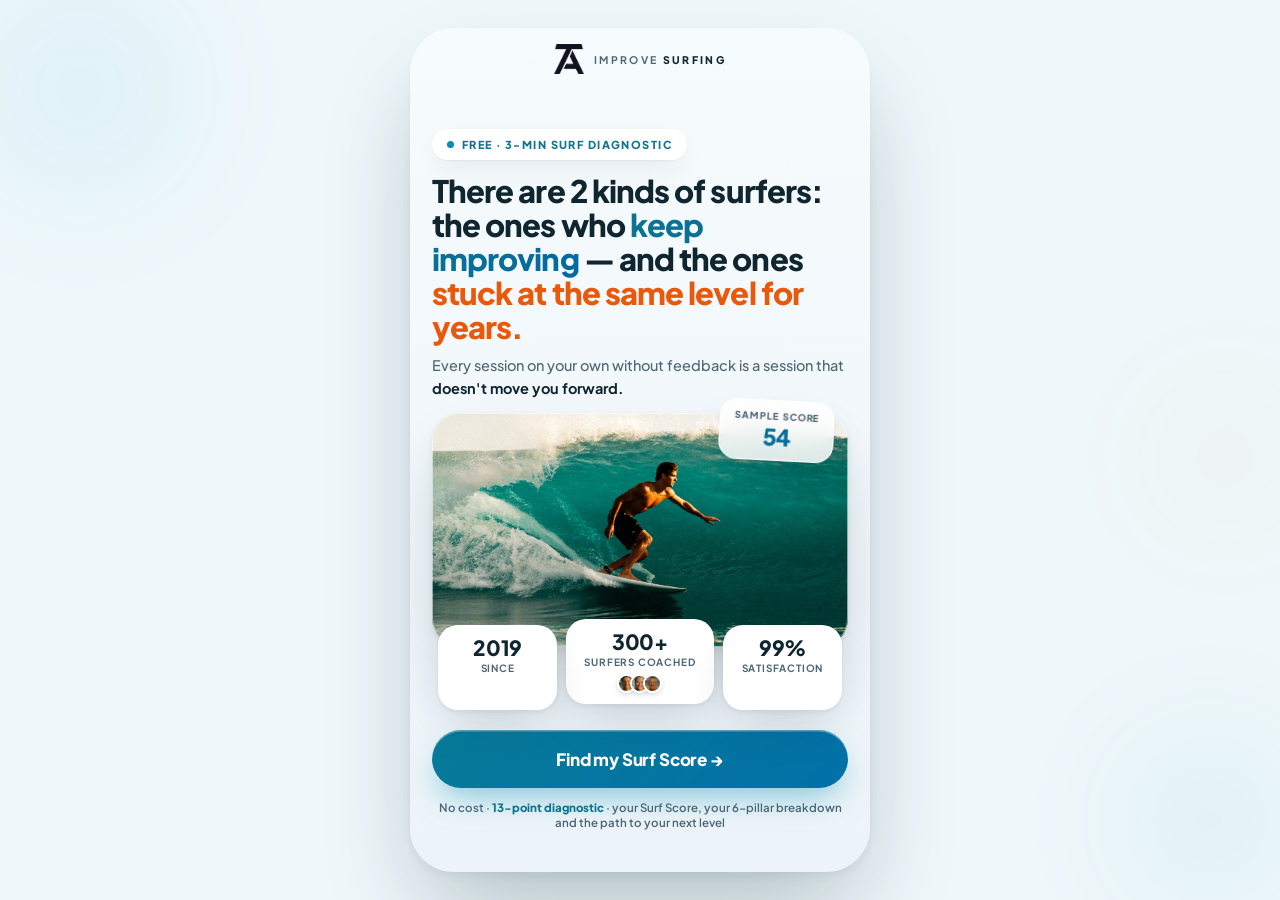
==== commit 6ff0b8ac: "Rebuild checkpoint, loader, score and projection CHECKPOINT — was a check disc over a 4-row list. No" ====
--- a/index.html
+++ b/index.html
@@ -43,7 +43,10 @@
   --gold:#b45309;                               /* amber: ★ glyphs are text-sized, so they need 4.5:1 — #b45309 is 4.7 on white, 4.4 on the wash */
   --gold-on-dark:#ffdfa1;                       /* the same semantic gold, on the deep aqua prize field: measured 4.84:1 at 375px and 4.64:1 at 320px (a 9.5px kicker is normal text → 4.5 minimum) */
   --f:'Plus Jakarta Sans',system-ui,-apple-system,sans-serif;
+  /* the ONE empty-meter track. The same pillar meter is drawn on the loader, the score
+     screen and the checkpoint — three hard-coded greys read as three components. */
   --track:rgba(15,37,48,.09);
+  --track-warn:#ffdcca;                         /* its limiter variant, likewise single-sourced */
   --shadow:var(--sh3); --shadow-card:var(--sh1);
   --shadow-btn:inset 0 1.5px 0 rgba(255,255,255,.35),0 14px 32px -8px rgba(8,145,178,.5);
 }
@@ -65,8 +68,9 @@
 img{max-width:100%}
 button{font:inherit;color:inherit}
 :focus{outline:none}
-/* opaque aqua — the old rgba(8,145,178,.45) composited to #90cddc (1.75:1) on the light card */
-:focus-visible{outline:3px solid #0e7490;outline-offset:2px;border-radius:14px;box-shadow:0 0 0 7px rgba(14,165,233,.18)}
+/* opaque aqua — the old rgba(8,145,178,.45) composited to #90cddc (1.75:1) on the light card.
+   --aq1 IS #0e7490: the ring is the accent, so it says so instead of repeating the hex. */
+:focus-visible{outline:3px solid var(--aq1);outline-offset:2px;border-radius:14px;box-shadow:0 0 0 7px rgba(14,165,233,.18)}
 #shell{width:100%;max-width:460px;min-height:100vh;min-height:100dvh;display:flex;flex-direction:column;position:relative;z-index:1}
 
 /* desktop — the column becomes a floating rounded panel */
@@ -94,7 +98,12 @@
 .progress-wrap{display:flex;flex-direction:column;gap:9px}
 /* Glasswater signature: a dot rail whose live section stretches into a 28px pill */
 .dots{display:flex;gap:7px;justify-content:center}
-.dots i{width:8px;height:8px;border-radius:99px;background:#c2d6e1;transition:width .45s var(--spring),background .45s}
+/* the rail IS the progress signal, so an inactive dot is a meaningful graphical object and
+   owes 3:1. #c2d6e1 measured 1.38:1 on the #eef7fa wash. Measured, not guessed: #9fb7c5
+   only reaches 1.92:1 — #758d9d is 3.19:1 at the top of the wash and 3.01:1 at the bottom,
+   so it clears the floor everywhere the rail actually appears, and still reads as "not yet"
+   beside the 28px aqua pill (which carries the state by width and hue, not by weight). */
+.dots i{width:8px;height:8px;border-radius:99px;background:#758d9d;transition:width .45s var(--spring),background .45s}
 .dots i.on{width:28px;background:var(--grad)}
 .barrow{display:flex;align-items:center;gap:0}
 /* demoted to a hairline sub-rail — the dots now carry the signal */
@@ -113,15 +122,15 @@
 .step>*:nth-child(6){animation-delay:.25s}.step>*:nth-child(7){animation-delay:.30s}
 .step>*:nth-child(8){animation-delay:.35s}.step>*:nth-child(9){animation-delay:.40s}
 @keyframes childIn{from{opacity:0;transform:translateY(22px)}to{opacity:1;transform:none}}
-/* loader / score / projection / result wrap their whole screen in one element,
+/* loader / score / projection wrap their whole screen in one element,
    so the .step>* ladder above only ever matched a single node — cascade inside them too */
-.loader-wrap>*,.reveal-wrap>*,.scratch-wrap>*{animation:childIn .62s var(--spring) backwards}
-.loader-wrap>*:nth-child(2),.reveal-wrap>*:nth-child(2),.scratch-wrap>*:nth-child(2){animation-delay:.05s}
-.loader-wrap>*:nth-child(3),.reveal-wrap>*:nth-child(3),.scratch-wrap>*:nth-child(3){animation-delay:.10s}
-.loader-wrap>*:nth-child(4),.reveal-wrap>*:nth-child(4),.scratch-wrap>*:nth-child(4){animation-delay:.15s}
-.loader-wrap>*:nth-child(5),.reveal-wrap>*:nth-child(5),.scratch-wrap>*:nth-child(5){animation-delay:.20s}
-.loader-wrap>*:nth-child(6),.reveal-wrap>*:nth-child(6),.scratch-wrap>*:nth-child(6){animation-delay:.25s}
-.loader-wrap>*:nth-child(7),.reveal-wrap>*:nth-child(7),.scratch-wrap>*:nth-child(7){animation-delay:.30s}
+.loader-wrap>*,.reveal-wrap>*{animation:childIn .62s var(--spring) backwards}
+.loader-wrap>*:nth-child(2),.reveal-wrap>*:nth-child(2){animation-delay:.05s}
+.loader-wrap>*:nth-child(3),.reveal-wrap>*:nth-child(3){animation-delay:.10s}
+.loader-wrap>*:nth-child(4),.reveal-wrap>*:nth-child(4){animation-delay:.15s}
+.loader-wrap>*:nth-child(5),.reveal-wrap>*:nth-child(5){animation-delay:.20s}
+.loader-wrap>*:nth-child(6),.reveal-wrap>*:nth-child(6){animation-delay:.25s}
+.loader-wrap>*:nth-child(7),.reveal-wrap>*:nth-child(7){animation-delay:.30s}
 .loader-wrap>*:nth-child(8),.reveal-wrap>*:nth-child(8){animation-delay:.35s}
 .loader-wrap>*:nth-child(9),.reveal-wrap>*:nth-child(9){animation-delay:.40s}
 .loader-wrap>*:nth-child(10),.reveal-wrap>*:nth-child(10){animation-delay:.45s}
@@ -180,11 +189,6 @@
 .opt.sel .emoji{background:linear-gradient(135deg,#cdeefa,#bfe3f8);box-shadow:inset 0 0 0 1px rgba(8,145,178,.3)}
 .opt .emoji.ic svg{display:block}
 
-/* multi select */
-.opt .box{width:24px;height:24px;border-radius:9px;border:2px solid rgba(15,37,48,.34);background:#fff;flex-shrink:0;display:flex;align-items:center;justify-content:center;transition:border-color .2s,background .2s}
-.opt.sel .box{border-color:transparent;background:var(--grad);box-shadow:0 6px 14px -5px rgba(8,145,178,.55)}
-.opt.sel .box:after{content:"✓";color:#fff;font-weight:800;font-size:13px;line-height:1}
-
 /* ---------- gender cards ---------- */
 .gcards{display:flex;gap:12px;margin-top:4px}
 .gcard{flex:1;background:var(--card);border:2px solid rgba(15,37,48,.05);border-radius:24px;padding:0 0 15px;cursor:pointer;overflow:hidden;box-shadow:var(--sh1);transition:transform .3s var(--spring),box-shadow .3s,border-color .3s;text-align:center}
@@ -194,8 +198,6 @@
   background:linear-gradient(var(--card),var(--card)) padding-box,var(--grad) border-box;
   box-shadow:var(--sh2),var(--ring);
 }
-.gcard .gbadge{width:78px;height:78px;border-radius:50%;margin:26px auto 0;display:flex;align-items:center;justify-content:center;font-size:40px;background:var(--soft);box-shadow:inset 0 0 0 1px rgba(8,145,178,.14);transition:.25s}
-.gcard.sel .gbadge{background:linear-gradient(135deg,#cdeefa,#bfe3f8);box-shadow:inset 0 0 0 1px rgba(8,145,178,.3)}
 .gcard .gname{font-size:15px;font-weight:800;margin-top:13px;color:var(--ink);letter-spacing:-.01em}
 .gcard.alt{flex:none;width:100%;display:flex;align-items:center;justify-content:center;gap:9px;padding:16px;margin-top:11px;color:var(--mut);font-weight:700;font-size:14px;border-radius:20px}
 
@@ -232,8 +234,8 @@
 /* ---------- image slots ---------- */
 .imgslot{width:100%;border-radius:22px;object-fit:cover;display:block;box-shadow:var(--sh2);filter:saturate(1.03) contrast(1.02)}
 .imgslot.ph{background:linear-gradient(135deg,#e3eff6,var(--surface2));border:1.5px dashed rgba(15,37,48,.12);box-shadow:none;display:flex;align-items:center;justify-content:center;text-align:center;color:var(--mut);font-size:11px;letter-spacing:.05em;padding:10px;line-height:1.4;font-weight:700}
-.ar-hero{aspect-ratio:16/10;border-radius:26px;margin:2px -6px 0;width:calc(100% + 12px)}
-.ar-port{aspect-ratio:3/4}.ar-wide{aspect-ratio:16/9}.ar-sq{aspect-ratio:1/1}.ar-card{aspect-ratio:4/5}
+.ar-hero{aspect-ratio:16/9;border-radius:26px;margin:2px -6px 0;width:calc(100% + 12px)}
+.ar-port{aspect-ratio:3/4}.ar-wide{aspect-ratio:16/9}.ar-card{aspect-ratio:4/5}
 .imgslot.ph.ar-hero{min-height:150px}
 .imgslot.ph.ar-wide{min-height:120px}
 
@@ -253,37 +255,43 @@
 /* ---------- intro (layered depth: headline → hero → floating stats) ---------- */
 .intro-badge{align-self:flex-start;display:inline-flex;align-items:center;gap:8px;background:var(--card);color:var(--aq1);font-size:11px;font-weight:800;padding:9px 15px;border-radius:99px;margin-bottom:10px;letter-spacing:.13em;text-transform:uppercase;box-shadow:var(--sh1)}
 .intro-badge:before{content:"";width:7px;height:7px;border-radius:99px;background:var(--grad);flex-shrink:0}
-.intro-h{font-size:36px;line-height:1.1;font-weight:800;letter-spacing:-.03em;margin:6px 0 14px;color:var(--ink)}
+/* 36px overflowed both target viewports (doc 1033 at 375, CTA top 928 — 116px below the
+   fold). The whole intro block is retuned ~120px shorter so the button lands above it. */
+.intro-h{font-size:31px;line-height:1.1;font-weight:800;letter-spacing:-.03em;margin:4px 0 10px;color:var(--ink)}
 .intro-h .red{color:var(--coral)}
-/* the headline block reserves the space the hero photo climbs into — 30px against the
-   card's -36px climb gives the reference's real -6px overlap (56px only left a gap) */
-/* the hero climbs -36px and the pill sits -15px above that, so the pill's top edge lands
-   51px into this block — reserve enough room or it prints over the sub copy */
-.intro-head{padding-bottom:58px}
+/* the hero climbs -30px and the pill sits -13px above that, so the pill's top edge lands
+   43px into this block — this padding reserves exactly that, or it prints over the sub copy */
+.intro-head{padding-bottom:44px}
 .intro-head .sub{margin-bottom:0}
-.herocard{position:relative;margin-top:-36px;z-index:2}
+.herocard{position:relative;margin-top:-30px;z-index:2}
 /* light placeholder — the old #0f2530 painted a near-black slab while hero.jpg loaded */
 .heroph{position:relative;border-radius:28px;overflow:hidden;box-shadow:var(--sh3);background:linear-gradient(135deg,#e3eff6,var(--surface2))}
 .heroph:after{content:"";position:absolute;inset:0;border-radius:28px;pointer-events:none;border:1px solid rgba(255,255,255,.55)}
 .heroph>.imgslot{border-radius:0;box-shadow:none;margin:0;width:100%}
-.herocard .imgslot.ar-hero{margin:0;width:100%;border-radius:0;box-shadow:none;aspect-ratio:16/10}
+.herocard .imgslot.ar-hero{margin:0;width:100%;border-radius:0;box-shadow:none;aspect-ratio:16/9}
 .herocard .imgslot.ph.ar-hero{border:0;box-shadow:none;background:linear-gradient(135deg,#e3eff6,var(--surface2))}
 /* rotated glass pill riding the photo's top-right corner */
-.scorepill{position:absolute;top:-15px;right:14px;z-index:3;transform:rotate(3deg);text-align:center;background:rgba(255,255,255,.84);backdrop-filter:blur(12px);-webkit-backdrop-filter:blur(12px);border:1px solid rgba(255,255,255,.9);border-radius:18px;padding:9px 14px;box-shadow:var(--sh2);animation:pillPop .7s var(--spring) .5s backwards}
+.scorepill{position:absolute;top:-13px;right:14px;z-index:3;transform:rotate(3deg);text-align:center;background:rgba(255,255,255,.84);backdrop-filter:blur(12px);-webkit-backdrop-filter:blur(12px);border:1px solid rgba(255,255,255,.9);border-radius:18px;padding:9px 14px;box-shadow:var(--sh2);animation:pillPop .7s var(--spring) .5s backwards}
 .scorepill small{display:block;font-size:9.5px;font-weight:800;letter-spacing:.1em;color:var(--mut);text-transform:uppercase}
 .scorepill strong{font-size:23px;font-weight:800;letter-spacing:-.02em;background:var(--grad-ink);-webkit-background-clip:text;background-clip:text;-webkit-text-fill-color:transparent;color:transparent}
 @keyframes pillPop{0%{opacity:0;transform:rotate(3deg) scale(.5)}70%{transform:rotate(3deg) scale(1.07)}100%{opacity:1;transform:rotate(3deg) scale(1)}}
-/* the three stat cards overlap the bottom edge of the photo */
-.trust{display:grid;grid-template-columns:1fr 1.16fr 1fr;gap:9px;margin:-28px 0 0;padding:0 6px;position:relative;z-index:3}
-.trust .t{flex:1;background:var(--card);border-radius:20px;padding:13px 8px 12px;text-align:center;box-shadow:var(--sh2)}
+/* the three stat cards overlap the bottom edge of the photo.
+   The 6px stagger below is the deliberate layer tell — so the avatar row now sits BELOW
+   the label instead of above the number, where it shoved the middle card's "300+" 20px
+   off the baseline the other two share and swamped the 6px offset with an accidental one. */
+.trust{display:grid;grid-template-columns:1fr 1.24fr 1fr;gap:9px;margin:-28px 0 0;padding:0 6px;position:relative;z-index:3}
+.trust .t{flex:1;background:var(--card);border-radius:20px;padding:12px 8px 11px;text-align:center;box-shadow:var(--sh2)}
 .trust .t:nth-child(1),.trust .t:nth-child(3){transform:translateY(6px)}
 .trust .t b{font-size:21px;font-weight:800;color:var(--ink);display:block;line-height:1;letter-spacing:-.02em}
 .trust .t span{font-size:10px;color:var(--mut);font-weight:700;letter-spacing:.08em;text-transform:uppercase;display:block;margin-top:4px}
-.avs{display:flex;justify-content:center;margin-bottom:5px}
-.avs img{width:21px;height:21px;border-radius:50%;object-fit:cover;border:2px solid #fff;margin-left:-7px;box-shadow:0 2px 5px rgba(15,37,48,.16)}
+.avs{display:flex;justify-content:center;margin-top:6px}
+.avs img{width:19px;height:19px;border-radius:50%;object-fit:cover;border:2px solid #fff;margin-left:-6px;box-shadow:0 2px 5px rgba(15,37,48,.16)}
 .avs img:first-child{margin-left:0}
-.sub2{margin-top:16px;color:var(--ink);font-weight:600}
 .spacer{flex:1;min-height:14px}
+/* the flexible gaps that stop a short screen trailing off into blank page — the same
+   device the checkpoint uses (.mgap), applied to the option/gender/age/text screens */
+.qgap{flex:1 1 auto;min-height:0}
+.qgap.t{flex-grow:.6}
 
 /* ---------- text inputs ---------- */
 .bigfield{margin-top:6px}
@@ -295,11 +303,6 @@
 .field input{width:100%;background:var(--card);border:2px solid rgba(15,37,48,.06);border-radius:18px;padding:16px;color:var(--ink);font-size:16px;font-weight:700;font-family:inherit;box-shadow:var(--sh1);transition:border-color .2s,box-shadow .2s} /* ≥16px: iOS won't auto-zoom on focus */
 .field input:focus{outline:none;border-color:transparent;background:linear-gradient(var(--card),var(--card)) padding-box,var(--grad) border-box;box-shadow:var(--sh2),var(--ring)}
 .field input::placeholder{color:var(--mute);font-weight:500}
-.suggest{margin-top:8px;background:var(--card);border-radius:18px;overflow:hidden;box-shadow:var(--sh2);display:none}
-.sugg{padding:13px 16px;font-size:14.5px;font-weight:600;cursor:pointer;color:var(--mut);border-bottom:1px solid var(--line2)}
-.sugg:last-child{border-bottom:none}
-.sugg:hover{background:#f2f9fc}
-.sugg b{color:var(--ink);font-weight:800}
 .phonewrap{display:flex;align-items:stretch;gap:9px}
 .ccode{display:flex;align-items:center;gap:8px;background:var(--card);border:2px solid rgba(15,37,48,.06);border-radius:18px;padding:0 14px;font-size:15px;font-weight:800;color:var(--ink);box-shadow:var(--sh1);white-space:nowrap}
 .flag{width:23px;height:16px;border-radius:4px;object-fit:cover;box-shadow:0 0 0 1px rgba(15,37,48,.08)}
@@ -319,12 +322,22 @@
    auto margins centre when there is room and pin to the top when there is not. */
 .loader-wrap{flex:1;display:flex;flex-direction:column;justify-content:flex-start;text-align:center}
 .lstat{font-size:21px;font-weight:800;letter-spacing:-.02em;margin-bottom:6px;color:var(--ink)}
-.lsub{font-size:13px;font-weight:600;color:var(--mut);margin-bottom:26px}
-.checks{display:flex;flex-direction:column;gap:12px;text-align:left;max-width:300px;margin:0 auto}
+.lsub{font-size:13px;font-weight:600;color:var(--mut);margin-bottom:20px}
+/* NO max-width + auto margins here: an auto cross-axis margin on a flex item cancels
+   align-items:stretch, so this shrank to 320px inside a 386px column and the screen ended
+   up with three different left edges (22 / 67 / 95 at 430px). Everything runs the column. */
+.checks{display:flex;flex-direction:column;gap:9px;text-align:left}
 /* pending rows carry their state in the colour + checkbox, not in opacity —
    the old opacity:.45 dropped them to ~1.5:1 */
-.chk{display:flex;align-items:center;gap:12px;font-size:14px;font-weight:700;color:var(--mut);opacity:1;transition:.35s}
+.chk{display:flex;align-items:flex-start;gap:12px;font-size:14px;font-weight:700;color:var(--mut);opacity:1;transition:.35s}
 .chk.active,.chk.done{opacity:1;color:var(--ink)}
+/* every row carries a second line: the phase's live status while it runs, then the real
+   value it produced. The min-height reserves it so nothing reflows as phases turn over. */
+.chk .ctx{flex:1;min-width:0}
+.chk .ctx b{display:block;font-size:13.5px;font-weight:700;line-height:1.3}
+.chk .cmt{display:block;font-style:normal;font-size:10.5px;font-weight:700;letter-spacing:.01em;line-height:1.22;color:var(--mute);min-height:12px;margin-top:2px;transition:color .3s}
+.chk.active .cmt,.chk.done .cmt{color:var(--aq1)}
+.chk.done .cmt{animation:childIn .4s var(--spring) both}
 .chk .cb{width:24px;height:24px;border-radius:9px;border:2px solid rgba(15,37,48,.34);background:#fff;flex-shrink:0;display:flex;align-items:center;justify-content:center;transition:.3s}
 .chk.done .cb{background:var(--grad);border-color:transparent;box-shadow:0 6px 14px -5px rgba(8,145,178,.55)}
 .chk.done .cb:after{content:"✓";color:#fff;font-weight:800;font-size:13px}
@@ -336,18 +349,23 @@
 .ring-wrap:before{content:"";position:absolute;inset:10px;border-radius:50%;background:radial-gradient(circle,rgba(14,165,233,.24),transparent 70%);animation:pulse 1.8s ease-in-out infinite}
 .ring-num{position:absolute;inset:0;display:flex;align-items:center;justify-content:center;font-size:29px;font-weight:800;letter-spacing:-.03em;color:var(--ink)}
 @keyframes pulse{0%,100%{opacity:.45;transform:scale(.95)}50%{opacity:1;transform:scale(1.06)}}
-.testi{margin-top:24px;background:var(--card);border-radius:20px;padding:15px;font-size:12.5px;font-weight:600;color:var(--mut);min-height:62px;display:flex;align-items:flex-start;gap:12px;box-shadow:var(--sh1);text-align:left}
-.testi .av{width:40px;height:40px;border-radius:50%;flex-shrink:0;object-fit:cover;border:2px solid #fff;box-shadow:var(--sh1)}
-.testi .avph{width:40px;height:40px;border-radius:50%;background:var(--grad-ink);display:flex;align-items:center;justify-content:center;font-weight:800;color:#fff;font-size:14px;flex-shrink:0;box-shadow:0 6px 14px -5px rgba(8,145,178,.5)}
-.tbody{display:flex;flex-direction:column;gap:3px}
-.tbody span{font-style:italic;line-height:1.45}
-.tbody b{color:var(--ink);font-size:11.5px;font-weight:800}
+/* this slot used to carry three fabricated testimonials over real faces. It now rotates
+   VERIFIABLE facts only — coaching since 2019, 300+ surfers, 99% satisfaction, the named
+   services, Coolangatta — until the client supplies real, attributable quotes. */
+.testi{margin-top:14px;background:var(--card);border-radius:20px;padding:14px;font-size:12.5px;font-weight:600;color:var(--mut);min-height:58px;display:flex;align-items:flex-start;gap:12px;box-shadow:var(--sh1);text-align:left}
+.testi .tmark{width:40px;height:40px;border-radius:50%;flex-shrink:0;background:var(--soft);box-shadow:inset 0 0 0 1px rgba(8,145,178,.14);display:flex;align-items:center;justify-content:center}
+.testi .tmark svg{width:20px;height:20px;display:block}
+.tbody{display:flex;flex-direction:column;gap:3px;min-width:0}
+.tbody span{line-height:1.45}
+.tbody b{color:var(--ink);font-size:10.5px;font-weight:800;letter-spacing:.1em;text-transform:uppercase}
 .stars{color:var(--gold);font-size:11px;letter-spacing:1.5px}
-.trustline{margin-top:16px;font-size:11.5px;font-weight:600;color:var(--mut);text-align:center}
+.trustline{margin-top:12px;font-size:11.5px;font-weight:600;color:var(--mut);text-align:center}
 .trustline b{color:var(--ink);font-weight:800}
-.trustline .stars{display:inline}
+/* --gold (#b45309) measures 4.35:1 against the BOTTOM of the wash, which is exactly where
+   the loader puts this line. --gold stays for on-card use; on the wash it is coral-deep. */
+.trustline .stars{display:inline;color:var(--coral-deep)}
 /* loader — richer */
-.ring-wrap.big{width:150px;height:150px;margin:0 auto 20px}
+.ring-wrap.big{width:150px;height:150px;margin:0 auto 16px}
 .ring-wrap.big:before{content:"";position:absolute;inset:-8px;border-radius:50%;background:radial-gradient(circle,rgba(14,165,233,.3),transparent 68%);filter:blur(4px);animation:pulse 1.8s ease-in-out infinite}
 .ring-wrap.big svg{width:150px;height:150px;position:relative}
 .loader-wrap>.ring-wrap.big{margin-top:auto}
@@ -357,13 +375,27 @@
    4.4–15.6px in, so the bead centre belongs at 5.5px, not at the old 122px-wrap -3px */
 .ring-orbit i{position:absolute;top:5.5px;left:50%;width:9px;height:9px;margin-left:-4.5px;border-radius:50%;background:var(--aq1);box-shadow:0 0 12px rgba(8,145,178,.9)}
 .ring-orbit i:nth-child(2){top:auto;bottom:5.5px;background:var(--aq2);box-shadow:0 0 12px rgba(14,165,233,.9)}
-.ldata{font-size:12px;color:var(--mut);font-weight:700;margin:-14px 0 16px}
+.ldata{font-size:12px;color:var(--mut);font-weight:700;margin:-12px 0 12px}
 .ldata b{color:var(--aq1);font-weight:800;font-variant-numeric:tabular-nums}
-.lpills{display:grid;grid-template-columns:1fr 1fr;gap:9px 16px;max-width:320px;margin:2px auto 6px}
-.lpill{display:flex;align-items:center;gap:8px;font-size:11.5px;font-weight:700;color:var(--mut)}
-.lpill .lpb{flex:1;height:6px;background:var(--track);border-radius:99px;overflow:hidden}
-.lpill .lpb i{display:block;height:100%;width:0;background:var(--grad);border-radius:99px;transition:width .6s ease}
+/* the six pillar meters — each one fills to the surfer's REAL pillarScores() value, and
+   only at the moment the phase that owns it finishes reading it */
+/* the six meters are the screen's only real data — they get the full column, not a
+   320px inset strip (which drew each bar 112px wide inside a 386px card) */
+.lpills{display:grid;grid-template-columns:minmax(0,1fr) minmax(0,1fr);gap:9px 16px;margin:2px 0 6px}
+.lpill{display:block;text-align:left;font-size:10px;font-weight:800;letter-spacing:.06em;text-transform:uppercase;color:var(--mut);transition:color .3s}
+.lpill .lpr{display:flex;align-items:baseline;justify-content:space-between;gap:6px}
+.lpill .lpn{min-width:0;overflow:hidden;text-overflow:ellipsis;white-space:nowrap}
+.lpill .lpv{flex:none;font-size:11.5px;font-weight:800;letter-spacing:-.01em;text-transform:none;color:var(--mute);font-variant-numeric:tabular-nums;opacity:0;transform:translateY(3px);transition:opacity .3s,transform .4s var(--over),color .3s}
+.lpill .lpv i{font-style:normal;font-size:9px;font-weight:700;color:var(--mut)}
+.lpill .lpb{position:relative;display:block;height:6px;background:var(--track);border-radius:99px;overflow:hidden;margin-top:6px}
+.lpill .lpb i{display:block;height:100%;width:0;background:var(--grad);border-radius:99px;transition:width .8s var(--spring)}
 .lpill.on{color:var(--ink)}
+.lpill.on .lpv{opacity:1;transform:none;color:var(--aq1)}
+/* a meter being read right now: a light sweeping the empty track */
+.lpill.scan .lpb{box-shadow:inset 0 0 0 1px rgba(8,145,178,.22)}
+.lpill.scan .lpb:after{content:"";position:absolute;top:0;bottom:0;left:0;width:42%;border-radius:99px;
+  background:linear-gradient(90deg,rgba(8,145,178,0),rgba(8,145,178,.4),rgba(8,145,178,0));animation:lscan 1.05s linear infinite}
+@keyframes lscan{from{transform:translateX(-110%)}to{transform:translateX(255%)}}
 
 /* ---------- score reveal ---------- */
 .reveal-wrap{text-align:center;display:flex;flex-direction:column;flex:1}
@@ -383,105 +415,152 @@
 .reveal-label{font-size:11px;letter-spacing:.2em;text-transform:uppercase;color:var(--mut);font-weight:800;margin-top:12px}
 .reveal-headline{font-size:23px;font-weight:800;line-height:1.22;letter-spacing:-.025em;margin:14px 4px 9px;color:var(--ink)}
 .reveal-headline .red{color:var(--coral)}
-.reveal-body{font-size:14px;line-height:1.55;font-weight:500;color:var(--mut);margin-bottom:6px}
-.reveal-body b{color:var(--ink);font-weight:700}
-.tenyr{background:var(--coral-bg);border:1px solid var(--coral-line);border-radius:20px;padding:15px 16px;margin:16px 0;font-size:13.5px;font-weight:600;line-height:1.5;color:var(--coral-ink);box-shadow:0 1px 2px rgba(154,52,21,.05),0 10px 28px -10px rgba(234,88,12,.2)}
-.tenyr b{color:var(--coral-deep);font-weight:800;font-size:16px} /* 16px is below the AA "large" cut-off — needs the deep coral */
-
-/* radar + pillar breakdown (Glasswater card grid) */
-.radarcard{background:var(--card);border-radius:26px;padding:16px 8px 4px;margin:16px 0 0;box-shadow:var(--sh1)}
+/* the score's provenance, as two chips under the ring — the level it measured and
+   how many scored answers produced it. Not decoration: both come from levelAvg(). */
+.lvl-line{display:flex;flex-wrap:wrap;justify-content:center;gap:7px;margin-top:15px}
+/* inline-block, not inline-flex: a flex chip turns every text node into a flex item and
+   the row gap then opens a 6px hole around each <b> ("Measured on  9  technique answers") */
+.lvl-line span{display:inline-block;background:var(--card);border-radius:99px;padding:7px 13px;font-size:11px;font-weight:700;line-height:1.25;color:var(--mut);box-shadow:var(--sh1);letter-spacing:-.005em}
+.lvl-line b{color:var(--ink);font-weight:800}
+.lvl-line .lvb{background:linear-gradient(135deg,#f0fafd,#e8f4fb);box-shadow:inset 0 0 0 1px rgba(8,145,178,.16),var(--sh1)}
+.lvl-line .lvb b{color:var(--aq1)}
+.lvl-line .lvb em{font-style:normal;color:var(--aq1);font-weight:800}
+
+/* ---------- the diagnostic instrument: radar + the six values in ONE card ----------
+   Six free-floating cards used to compete with the radar for the same reading; now the
+   shape and the numbers are the same artefact, and the limiter is the one coral cell. */
+.radarcard{background:var(--card);border-radius:26px;padding:15px 15px 15px;margin:16px 0 0;text-align:left;
+  box-shadow:var(--sh2),0 9px 0 -4px rgba(255,255,255,.94),0 18px 32px -18px rgba(15,37,48,.32)}
+.radarcard .dgh{display:flex;align-items:baseline;justify-content:space-between;gap:10px}
+.radarcard .dgt{font-size:13.5px;font-weight:800;letter-spacing:-.015em;color:var(--ink)}
+.radarcard .dgs{font-size:9.5px;font-weight:800;letter-spacing:.1em;text-transform:uppercase;color:var(--aq1);white-space:nowrap}
+/* the 300×212 viewBox stretches to whatever width it is given: cap it so a 430px phone
+   gets a centred instrument instead of a hexagon with its labels flung to the margins */
+.radarcard>svg{display:block;width:100%;max-width:330px;margin:0 auto}
 .radarcard .rlab{font:700 10px 'Plus Jakarta Sans',sans-serif;fill:var(--mut)}
-.pillrows{display:grid;grid-template-columns:1fr 1fr;gap:10px;margin:20px 0 2px;text-align:left}
-@media(min-width:392px){.pillrows{grid-template-columns:repeat(3,1fr)}}
-.prow2{position:relative;display:block;margin:0;background:var(--card);border-radius:18px;padding:12px 12px 13px;box-shadow:var(--sh1);font-size:12px;font-weight:700;color:var(--ink)}
-.prow2 .nm2{display:block;width:auto;text-align:left;font-size:10px;font-weight:800;letter-spacing:.08em;text-transform:uppercase;color:var(--mut);line-height:1.25}
-.prow2 .vv{display:block;width:auto;text-align:left;font-size:20px;font-weight:800;letter-spacing:-.02em;color:var(--ink);margin-top:4px;line-height:1}
-.prow2 .vv i{font-style:normal;font-size:11px;font-weight:700;color:var(--mut);letter-spacing:0}
-.prow2 .bar2{display:block;flex:none;height:5px;background:#e8f1f6;border-radius:99px;overflow:hidden;margin-top:9px}
+/* the instrument and its read-out are the same artefact: they share ONE edge. The svg is
+   capped at 330px, so the numbers under it are too — otherwise the radar sat 13px inset
+   from the values it belongs to at 430px (and aligned only by accident at 375). */
+/* minmax(0,1fr), NOT 1fr: `1fr` is minmax(AUTO,1fr), so the third column's min-content
+   ("Mindset"+the Limiter flag, "Equipment") ate the free space and the tracks came out
+   96.8/79.0/127.1px. The bars are % of their own cell, so four pillars all reading 2.0/4
+   drew fills of 53/37/29/53px — the one instrument on the screen was encoding column
+   width, not score. Equal tracks make bar length mean the number again. */
+.pillrows{display:grid;grid-template-columns:minmax(0,1fr) minmax(0,1fr);gap:8px;margin:6px auto 0;max-width:330px;padding-top:12px;border-top:1px solid var(--line2);text-align:left}
+@media(min-width:392px){.pillrows{grid-template-columns:repeat(3,minmax(0,1fr))}}
+.prow2{position:relative;display:block;margin:0;background:var(--surface2);border-radius:15px;padding:9px 11px 10px;box-shadow:none;font-size:12px;font-weight:700;color:var(--ink)}
+/* the flag gets its own line under the name (flex-basis 100% on .nm2 forces the wrap):
+   sharing a 101px track with "Mindset" ellipsised both, and it was the limiter cell's
+   min-content that unbalanced the grid in the first place */
+.prow2 .p2h{display:flex;align-items:center;gap:0 6px;min-width:0;flex-wrap:wrap}
+.prow2 .nm2{flex:1 1 100%;min-width:0;font-size:9.5px;font-weight:800;letter-spacing:.07em;text-transform:uppercase;color:var(--mut);line-height:1.25;white-space:nowrap;overflow:hidden;text-overflow:ellipsis}
+.prow2 .vv{display:block;font-size:17px;font-weight:800;letter-spacing:-.025em;color:var(--ink);margin-top:3px;line-height:1;font-variant-numeric:tabular-nums}
+.prow2 .vv i{font-style:normal;font-size:10px;font-weight:700;color:var(--mut);letter-spacing:0}
+.prow2 .bar2{display:block;flex:none;height:5px;background:var(--track);border-radius:99px;overflow:hidden;margin-top:8px}
 .prow2 .bar2 i{display:block;height:100%;width:0;background:var(--grad);border-radius:99px;transition:width 1.1s var(--spring)}
-.prow2.weak{background:var(--coral-bg);box-shadow:0 1px 2px rgba(154,52,21,.06),0 10px 28px -8px rgba(234,88,12,.22)}
-.prow2.weak .vv{color:var(--coral-ink)}
-.prow2.weak .bar2{background:#ffe0d1}
+.prow2.top .vv{background:var(--grad-ink);-webkit-background-clip:text;background-clip:text;-webkit-text-fill-color:transparent;color:transparent}
+.prow2.weak{background:var(--coral-bg);box-shadow:inset 0 0 0 1px var(--coral-line)}
+.prow2.weak .vv{color:var(--coral-deep)}
+.prow2.weak .bar2{background:var(--track-warn)}
 .prow2.weak .bar2 i{background:linear-gradient(135deg,#f97316,#ea580c)}
-.prow2 .pflag{position:absolute;top:-8px;right:8px;background:linear-gradient(135deg,#d1490b,#a8380c);color:#fff;font-size:10px;font-weight:800;letter-spacing:.1em;text-transform:uppercase;border-radius:99px;padding:5px 9px;box-shadow:0 6px 14px -4px rgba(234,88,12,.5)}
-.limbox{background:var(--coral-bg);border:1px solid var(--coral-line);border-radius:20px;padding:15px 16px;margin:12px 0 2px;text-align:left;box-shadow:0 1px 2px rgba(154,52,21,.05),0 10px 28px -10px rgba(234,88,12,.22)}
-.limbox .lk{font-size:10px;letter-spacing:.14em;text-transform:uppercase;color:var(--coral-ink);font-weight:800;margin-bottom:6px}
-.limbox .ln2{font-size:19px;font-weight:800;letter-spacing:-.02em;color:var(--ink);margin-bottom:6px}
-.limbox p{font-size:12.5px;font-weight:600;color:var(--coral-ink);line-height:1.5}
+/* defensive: a pillar the diagnostic never got to read (same treatment as the checkpoint) */
+.prow2.wait .nm2,.prow2.wait .vv{color:var(--mute)}
+.prow2.wait .bar2{background:transparent;box-shadow:inset 0 0 0 1.5px rgba(15,37,48,.10)}
+/* the flag now sits INSIDE the row (the old absolute chip collided with the row above it) */
+.prow2 .pflag{flex:none;margin-top:5px;background:linear-gradient(135deg,#d1490b,#a8380c);color:#fff;font-size:8.5px;font-weight:800;letter-spacing:.09em;text-transform:uppercase;border-radius:99px;padding:3px 7px;line-height:1.25;box-shadow:0 6px 14px -6px rgba(234,88,12,.6)}
+
+/* ---------- the insight: your #1 limiter ---------- */
+.limbox{position:relative;overflow:hidden;background:var(--coral-bg);border:1px solid var(--coral-line);border-radius:24px;padding:15px 16px 16px;margin:14px 0 0;text-align:left;
+  box-shadow:var(--sh2),0 20px 36px -18px rgba(234,88,12,.45)}
+.limbox:before{content:"";position:absolute;top:-56px;right:-42px;width:158px;height:158px;border-radius:50%;background:radial-gradient(circle,rgba(234,88,12,.16),transparent 70%);pointer-events:none}
+.limbox .lhead{position:relative;display:flex;align-items:center;gap:12px}
+.limbox .li{flex:0 0 46px;width:46px;height:46px;border-radius:50%;background:linear-gradient(135deg,#f97316,#ea580c);display:flex;align-items:center;justify-content:center;box-shadow:inset 0 1.5px 0 rgba(255,255,255,.32),0 16px 32px -12px rgba(234,88,12,.8)}
+.limbox .li svg{width:22px;height:22px;fill:#fff;display:block}
+.limbox .lt{flex:1;min-width:0}
+.limbox .lk{display:block;font-size:9.5px;letter-spacing:.14em;text-transform:uppercase;color:var(--coral-ink);font-weight:800;line-height:1.2}
+.limbox .ln2{display:block;font-size:20px;font-weight:800;letter-spacing:-.028em;color:var(--ink);margin-top:3px;line-height:1.1}
+.limbox .lv{flex:none;text-align:right;font-size:23px;font-weight:800;letter-spacing:-.035em;line-height:1;color:var(--coral-deep);font-variant-numeric:tabular-nums}
+.limbox .lv i{font-style:normal;font-size:10.5px;font-weight:700;color:var(--coral-ink);letter-spacing:0}
+.limbox p{position:relative;font-size:12.5px;font-weight:600;color:var(--coral-ink);line-height:1.5;margin-top:8px}
 .limbox p b{color:var(--ink);font-weight:800}
-.lvl-line{font-size:12px;font-weight:600;color:var(--mut);margin-top:14px}
-.lvl-line b{color:var(--ink);font-weight:800}
-
-/* ---------- projection ---------- */
-.legend{display:flex;justify-content:center;gap:18px;margin-top:4px;font-size:11.5px;font-weight:700;color:var(--ink)}
-.legend i{display:inline-block;width:9px;height:9px;border-radius:50%;margin-right:6px}
-.proj-row{display:flex;gap:11px;margin:12px 0}
-.proj-card{flex:1;background:var(--card);border:2px solid rgba(15,37,48,.05);border-radius:20px;padding:14px 12px;text-align:center;box-shadow:var(--sh1)}
-.proj-card.bad{background:var(--coral-bg);border-color:var(--coral-line)}
-.proj-card.good{border-color:transparent;background:linear-gradient(var(--card),var(--card)) padding-box,var(--grad) border-box;box-shadow:var(--sh2),var(--ring)}
-.proj-card .pn{font-size:32px;line-height:1;font-weight:800;letter-spacing:-.035em}
-.proj-card.bad .pn{color:var(--coral)}
-.proj-card.good .pn{background:var(--grad-ink);-webkit-background-clip:text;background-clip:text;-webkit-text-fill-color:transparent;color:transparent}
-.proj-card .pl{font-size:10.5px;font-weight:600;color:var(--mut);margin-top:6px;line-height:1.35}
-.proj-card.bad .pl{color:var(--coral-ink)}
-.chartbox2{background:var(--card);border-radius:24px;padding:14px 10px 8px;margin:6px 0 14px;box-shadow:var(--sh1)}
-.chartbox2 .ctag{fill:#fff;font:800 11px 'Plus Jakarta Sans',sans-serif;text-anchor:middle}
+/* the "why it is the limiter" line — the actual comparison, so the flag reads as a finding */
+.limbox .lwhy{font-size:11.5px;font-weight:700;color:var(--coral-ink);margin-top:12px;padding-top:11px;border-top:1px solid var(--coral-line)}
+.limbox .lwhy b{color:var(--coral-deep);font-weight:800}
+
+/* ---------- emotional proof: the stuck photo, bound to the loss line ---------- */
+.stuck{position:relative;border-radius:26px;overflow:hidden;background:var(--card);margin:14px 0 0;text-align:left;box-shadow:var(--sh2)}
+.stuck .sph{position:relative;line-height:0}
+.stuck .sph .imgslot{width:100%;display:block;border-radius:0;box-shadow:none;aspect-ratio:16/10;object-fit:cover;filter:saturate(.82) contrast(1.02)}
+.stuck .sph .imgslot.ph{aspect-ratio:16/10;height:auto}
+.stuck .sph:after{content:"";position:absolute;inset:0;pointer-events:none;background:linear-gradient(180deg,rgba(9,38,50,.38),rgba(9,38,50,0) 48%,rgba(9,38,50,.20))}
+.stuck .schip{position:absolute;z-index:2;top:12px;left:12px;display:inline-flex;align-items:center;gap:6px;background:rgba(255,255,255,.94);border-radius:99px;padding:6px 11px;font-size:9.5px;font-weight:800;letter-spacing:.11em;text-transform:uppercase;color:var(--coral-ink);box-shadow:0 10px 22px -10px rgba(15,37,48,.6)}
+.stuck .schip:before{content:"";width:7px;height:7px;border-radius:50%;background:var(--coral)}
+.stuck .sbody{background:var(--coral-bg);border-top:1px solid var(--coral-line);padding:14px 16px 15px}
+.stuck .sk{display:block;font-size:9.5px;font-weight:800;letter-spacing:.14em;text-transform:uppercase;color:var(--coral-ink);margin-bottom:6px}
+.stuck p{font-size:13.5px;font-weight:600;line-height:1.5;color:var(--coral-ink)}
+.stuck p b{color:var(--coral-deep);font-weight:800}
+
+/* ---------- projection: the fork ----------
+   Two futures, deliberately unequal. Path A is flat, dull and small; Path B is the
+   barrel photo over a deep aqua field. The numbers carry the screen. */
+.fork{display:flex;flex-direction:column;gap:0;margin:14px 0 0;text-align:left}
+.fpath{position:relative;border-radius:24px;overflow:hidden}
+.fpath .fk{display:flex;align-items:center;gap:7px;font-size:9.5px;font-weight:800;letter-spacing:.13em;text-transform:uppercase}
+.fpath .fk:before{content:"";flex:none;width:8px;height:8px;border-radius:50%}
+.fpath .fnum{font-weight:800;line-height:1;letter-spacing:-.045em;margin:9px 0 6px}
+.fpath .fl{font-size:12.5px;font-weight:600;line-height:1.45}
+/* path A — the default future: flat line, muted card, no elevation */
+.fpath.bad{background:var(--coral-bg);border:1px solid var(--coral-line);padding:14px 16px 14px;box-shadow:0 1px 2px rgba(154,52,21,.05)}
+.fpath.bad .fk{color:var(--coral-ink)}
+.fpath.bad .fk:before{background:var(--coral)}
+.fpath.bad .fnum{font-size:33px;color:var(--coral)}
+.fpath.bad .fl{color:var(--coral-ink)}
+.fpath.bad .fl b{color:var(--coral-deep);font-weight:800}
+.fflat{display:block;height:3px;border-radius:99px;margin-top:12px;opacity:.5;
+  background:repeating-linear-gradient(90deg,var(--coral) 0 9px,transparent 9px 17px)}
+/* the hinge of the whole fork, and it sits on the page wash with no card behind it:
+   --mute (#5f7987) measured 4.23:1 at the top of the gradient and 3.98:1 lower down.
+   --mut is 5.48:1 on the wash, and 10.5px keeps it under the 18.66px bold exemption safely. */
+.forkor{display:flex;align-items:center;gap:11px;margin:11px 2px;font-size:10.5px;font-weight:800;letter-spacing:.18em;text-transform:uppercase;color:var(--mut)}
+.forkor:before,.forkor:after{content:"";flex:1;height:1px;background:linear-gradient(90deg,transparent,rgba(15,37,48,.16),transparent)}
+/* path B — the other path, and the barrel photo IS the card */
+.fpath.good{background:var(--card);box-shadow:var(--sh3),var(--ring)}
+.fpath.good .fph{position:relative;line-height:0}
+.fpath.good .fph .imgslot{width:100%;display:block;border-radius:0;box-shadow:none;aspect-ratio:16/10;object-fit:cover}
+.fpath.good .fph .imgslot.ph{aspect-ratio:16/10;height:auto}
+.fpath.good .fph:after{content:"";position:absolute;inset:0;pointer-events:none;background:linear-gradient(180deg,rgba(4,32,44,.34),rgba(4,32,44,0) 46%,rgba(4,32,44,.34))}
+.fpath.good .fchip{position:absolute;z-index:2;top:12px;left:12px;display:inline-flex;align-items:center;gap:6px;background:rgba(255,255,255,.94);border-radius:99px;padding:6px 11px;font-size:9.5px;font-weight:800;letter-spacing:.11em;text-transform:uppercase;color:var(--aq1);box-shadow:0 10px 22px -10px rgba(15,37,48,.6)}
+.fpath.good .fchip:before{content:"";width:7px;height:7px;border-radius:50%;background:var(--aq2)}
+/* the same deep aqua field the scratch prize uses — the funnel's "payoff" surface.
+   The top light is cut to .12 (from .20) for the same reason it is on the prize: at .20 the
+   band the kicker sits in lifted to ~rgb(17,121,154), where no legible aqua-white clears
+   4.5:1 at 9.5px. It now composites to ~rgb(14,117,148) and #e8f8ff measures 4.9:1. */
+.fpath.good .ffoot{position:relative;padding:15px 16px 16px;
+  background:radial-gradient(120% 90% at 50% -20%,rgba(56,189,248,.12),rgba(56,189,248,0) 60%),linear-gradient(160deg,#0b6f8c 0%,#0a5270 46%,#07364b 100%)}
+.fpath.good .fk{color:#e8f8ff}
+.fpath.good .fk:before{background:#7dd3fc}
+.fpath.good .fnum{font-size:41px;color:#fff;background:linear-gradient(178deg,#ffffff 0%,#e6f7ff 48%,#b6e2f8 100%);-webkit-background-clip:text;background-clip:text;-webkit-text-fill-color:transparent}
+.fpath.good .fl{color:#c4e3f1}
+.fpath.good .fl b{color:#fff;font-weight:800}
+
+/* the chart is an ILLUSTRATION of the two paths — it is labelled as one */
+.chartbox2{background:var(--card);border-radius:24px;padding:13px 12px 12px;margin:14px 0 0;box-shadow:var(--sh1);text-align:left}
+.chartbox2 .cbh{margin:0 2px 2px}
+.chartbox2 .cbt{font-size:12.5px;font-weight:800;letter-spacing:-.01em;color:var(--ink)}
 .chartbox2 .cfree{fill:var(--mut);font:700 10px 'Plus Jakarta Sans',sans-serif}
 .chartbox2 .caxis{fill:var(--mute);font:600 9.5px 'Plus Jakarta Sans',sans-serif}
-.savedpill{display:block;background:linear-gradient(135deg,#f0fafd,#e8f4fb);border:1px solid rgba(8,145,178,.16);border-radius:20px;padding:14px 16px;font-size:13.5px;color:var(--ink);font-weight:700;margin:0 0 14px;text-align:center;line-height:1.45;box-shadow:var(--sh1)}
+.cbnote{font-size:10px;font-weight:600;color:var(--mute);line-height:1.4;margin-top:9px;padding-top:9px;border-top:1px solid var(--line2)}
+.legend{display:flex;justify-content:center;gap:18px;margin-top:2px;font-size:11px;font-weight:700;color:var(--mut);white-space:nowrap}
+.legend i{display:inline-block;width:8px;height:8px;border-radius:50%;margin-right:6px}
+.savedpill{display:block;background:linear-gradient(135deg,#f0fafd,#e8f4fb);border:1px solid rgba(8,145,178,.16);border-radius:20px;padding:14px 16px;font-size:13.5px;color:var(--ink);font-weight:700;margin:14px 0 0;text-align:center;line-height:1.45;box-shadow:var(--sh1)}
 .savedpill b{background:var(--grad-ink);-webkit-background-clip:text;background-clip:text;-webkit-text-fill-color:transparent;color:transparent;font-weight:800}
 
-/* ---------- bridge ---------- */
-/* signature #1 — the same three-stat component as the intro's .trust, so it gets the
-   same climb over the photo above it (the translateY(6px) tell below only reads as a
-   layer when the row actually overlaps something) */
-.auth-grid{display:flex;gap:10px;margin:-28px 0 4px;padding:0 6px;position:relative;z-index:3}
-.auth-grid .a{flex:1;background:var(--card);border-radius:20px;padding:13px 6px 12px;text-align:center;box-shadow:var(--sh2)}
-.auth-grid .a:nth-child(1),.auth-grid .a:nth-child(3){transform:translateY(6px)}
-.auth-grid .a b{display:block;font-size:21px;font-weight:800;letter-spacing:-.02em;color:var(--ink)}
-.auth-grid .a span{font-size:10px;color:var(--mut);font-weight:700;letter-spacing:.06em;text-transform:uppercase;line-height:1.25;display:block;margin-top:4px}
-.methodrow{display:flex;flex-wrap:wrap;gap:8px;margin:16px 0 4px}
-.methodrow .m{background:var(--card);border-radius:99px;padding:9px 14px;font-size:12px;font-weight:700;color:var(--mut);box-shadow:var(--sh1)}
-.methodrow .m b{color:var(--ink);font-weight:800}
-
-/* ---------- tier result ---------- */
-.tiercard{
-  position:relative;overflow:hidden;text-align:left;
-  border:2px solid transparent;border-radius:26px;padding:22px;margin:8px 0 14px;
-  background:linear-gradient(var(--card),var(--card)) padding-box,var(--grad) border-box;
-  box-shadow:var(--sh3),var(--ring);
-}
-.tiercard:before{content:"";position:absolute;top:-60px;right:-50px;width:170px;height:170px;border-radius:50%;background:radial-gradient(circle,rgba(14,165,233,.14),transparent 70%);pointer-events:none}
-.tiercard .tier-tag{position:relative;font-size:10px;letter-spacing:.14em;text-transform:uppercase;color:var(--aq1);font-weight:800;margin-bottom:8px}
-.tiercard .tier-name{position:relative;font-size:26px;font-weight:800;line-height:1.06;margin-bottom:10px;color:var(--ink);letter-spacing:-.03em}
-.tiercard .tier-price{position:relative;display:flex;align-items:baseline;gap:6px;margin-bottom:4px}
-.tiercard .tier-price b{font-size:36px;font-weight:800;line-height:1;letter-spacing:-.04em;background:var(--grad-ink);-webkit-background-clip:text;background-clip:text;-webkit-text-fill-color:transparent;color:transparent}
-.tiercard .tier-price span{font-size:13px;color:var(--mut);font-weight:700}
-.tiercard .tier-meta{position:relative;font-size:12px;font-weight:600;color:var(--mut);margin-bottom:14px}
-.tiercard .tier-meta b{color:var(--aq1);font-weight:800}
-.tier-body{position:relative;display:grid;grid-template-rows:0fr;transition:grid-template-rows .42s var(--spring)}
-.tiercard.open .tier-body{grid-template-rows:1fr}
-.tier-body>div{overflow:hidden;min-height:0}
-.tier-toggle{position:relative;display:flex;align-items:center;gap:6px;margin-top:14px;font-size:12.5px;font-weight:800;color:var(--aq1)}
-.tier-toggle svg{width:15px;height:15px;transition:transform .35s var(--spring)}
-.tiercard.open .tier-toggle svg{transform:rotate(180deg)}
-.tiercard{cursor:pointer}
-.tier-inc{position:relative;list-style:none;display:flex;flex-direction:column;gap:9px;margin-top:14px;padding-top:14px;border-top:1px solid rgba(15,37,48,.08)}
-.tier-inc li{display:flex;align-items:flex-start;gap:10px;font-size:12.5px;font-weight:600;color:var(--ink);line-height:1.4}
-/* signature #8 on the commercial screens: a drawn check in a soft filled circle,
-   not a font glyph whose optical weight changes per platform (see TICK_SVG in the JS) */
-.tier-inc li svg,.plan .pfeat span svg{flex:0 0 15px;width:15px;height:15px;margin-top:2px}
-.tier-price .was{font-size:16px;color:var(--mute);text-decoration:line-through;font-weight:700;-webkit-text-fill-color:var(--mute)}  /* the flex gap already spaces it */
-.tier-perday{position:relative;font-size:12.5px;font-weight:600;color:var(--mut);margin-top:2px}
-.tier-perday b{color:var(--aq1);font-weight:800}
+/* ---------- commercial chrome ---------- */
 .disc-badge{display:inline-flex;align-items:center;gap:6px;background:#e9f7fc;border:1px solid rgba(8,145,178,.28);color:var(--aq1);font-size:11.5px;font-weight:800;padding:5px 11px;border-radius:99px;margin-top:10px;position:relative}
 .scarce{display:flex;align-items:center;justify-content:center;gap:8px;font-size:12px;font-weight:800;color:var(--coral-ink);margin:2px 0 12px}
 .scarce .dotr{width:8px;height:8px;border-radius:50%;background:#f97316;box-shadow:0 0 0 4px rgba(234,88,12,.14);animation:pulse 1.6s infinite;flex-shrink:0}
 .guar{display:flex;align-items:center;gap:8px;justify-content:center;font-size:12px;font-weight:600;color:var(--mut);margin-top:14px}
 .guar svg{width:15px;height:15px;fill:var(--aq1);flex-shrink:0}
-/* the honest exit for someone who dismissed the scratch card: the bonus is still theirs
-   to take, so it stays one tap away instead of quietly vanishing. 44px tap target. */
-.reopen{display:none;align-items:center;justify-content:center;gap:7px;min-height:44px;padding:10px;margin-top:10px;font-size:12.5px;font-weight:700;color:var(--aq1);text-decoration:underline;text-underline-offset:3px;cursor:pointer;border-radius:14px}
 
 /* ---------- plans / payment — vertical accordion ---------- */
 /* every plan visible at once, cheapest first; the body collapses so the list stays
@@ -518,17 +597,13 @@
 .plan .pbody>div{overflow:hidden;min-height:0}
 .plan .pfeat{display:flex;flex-direction:column;gap:9px;padding-top:14px;margin-top:13px;border-top:1px solid rgba(15,37,48,.08)}
 .plan .pfeat span{display:flex;align-items:flex-start;gap:9px;font-size:12.5px;font-weight:600;line-height:1.45;color:var(--ink)}
+/* signature #8 on the commercial screens: a drawn check in a soft filled circle,
+   not a font glyph whose optical weight changes per platform (see TICK_SVG in the JS) */
 .plan .pfeat span svg{flex:0 0 15px;width:15px;height:15px;margin-top:2px}
 .plan .ptoggle{position:relative;display:flex;align-items:center;gap:6px;margin-top:12px;font-size:12px;font-weight:800;color:var(--aq1);letter-spacing:.01em}
 .plan .ptoggle svg{width:14px;height:14px;transition:transform .35s var(--spring)}
 .plan.open .ptoggle svg{transform:rotate(180deg)}
 .plan .pbadge{position:absolute;top:-11px;left:18px;background:var(--grad-ink);color:#fff;font-size:9px;font-weight:800;letter-spacing:.12em;text-transform:uppercase;padding:5px 11px;border-radius:99px;white-space:nowrap;box-shadow:0 8px 18px -4px rgba(8,145,178,.55);z-index:2}
-.plan .pweek{font-size:11px;font-weight:600;color:var(--mut);margin-top:5px}
-/* legacy row bits — kept defined, unused by the accordion markup */
-.plan .pradio{width:24px;height:24px;border-radius:50%;border:2px solid rgba(15,37,48,.34);background:#fff;flex-shrink:0}
-.plan .pinfo{flex:1;text-align:left;min-width:0}
-.plan .pn2{font-size:15px;font-weight:800;color:var(--ink)}
-.plan .pm{font-size:11px;font-weight:600;color:var(--mut);margin-top:4px}
 .disc-banner{text-align:center;margin:0 0 12px}
 .paytrust{display:flex;align-items:center;justify-content:center;gap:7px;font-size:11px;font-weight:600;color:var(--mut);margin-top:12px}
 
@@ -551,42 +626,19 @@
 .ctabar .cta{margin-top:0;white-space:nowrap}   /* a label regression must show, not silently wrap */
 .ctabar .paytrust{margin-top:9px;flex-wrap:wrap}
 .ctabar .paytrust #payname{color:var(--ink);font-weight:800}
-.ctabar .spots{color:var(--coral-deep);font-weight:800}
-
-/* IG real card */
-.igservices{display:flex;flex-wrap:wrap;gap:7px;margin:2px 0 4px}
-.igservices span{background:var(--card);border-radius:99px;padding:6px 12px;font-size:11.5px;font-weight:700;color:var(--mut);box-shadow:var(--sh1)}
-.igreal{background:var(--card);border-radius:20px;padding:15px 16px;margin:12px 0 0;box-shadow:var(--sh1)}
-.igreal-row{display:flex;align-items:center;gap:9px;font-size:12.5px;color:var(--ink);font-weight:700;padding:5px 0}
-.igreal-note{font-size:11.5px;color:var(--mute);font-weight:600;margin-top:8px;font-style:italic}
-
-/* instagram grid */
-.igsec{margin-top:28px;padding-top:24px;border-top:1px solid var(--line)}
-.ighead{display:flex;align-items:center;gap:12px;margin-bottom:14px}
-.igav{width:46px;height:46px;border-radius:50%;flex-shrink:0;background:var(--grad);box-shadow:0 0 0 3px #fff,0 0 0 5px rgba(8,145,178,.28),var(--sh1);display:flex;align-items:center;justify-content:center;color:#fff;font-weight:800;font-size:15px}
-.igav img{width:26px;height:26px;object-fit:contain}
-.igmeta{text-align:left;flex:1;min-width:0}
-.ighandle{font-size:14.5px;font-weight:800;color:var(--ink);letter-spacing:-.01em}
-.igtag{font-size:11.5px;font-weight:600;color:var(--mut);margin-top:3px;line-height:1.35}
-.iggrid{display:grid;grid-template-columns:repeat(3,1fr);gap:6px}
-.igtile{position:relative;aspect-ratio:1/1;border-radius:14px;overflow:hidden;display:block;background:linear-gradient(135deg,#e3eff6,var(--surface2));box-shadow:var(--sh1)}
-.igtile img{width:100%;height:100%;object-fit:cover;display:block}
-.igtile .igph{position:absolute;inset:0;display:flex;align-items:center;justify-content:center;color:var(--mut);font-size:10px;font-weight:700;letter-spacing:.04em}
-/* Instagram ramp trimmed to its magenta→indigo half: the original amber stop left white
-   label text at 2.6:1. Every stop below clears 4.5 on white. */
-.igbtn{display:flex;align-items:center;justify-content:center;gap:9px;margin-top:14px;width:100%;text-decoration:none;padding:16px;border-radius:99px;font-weight:800;font-size:15px;color:#fff;background:linear-gradient(95deg,#d62976,#c13584 32%,#962fbf 66%,#4f5bd5);box-shadow:inset 0 1.5px 0 rgba(255,255,255,.3),0 14px 30px -12px rgba(214,41,118,.5)}
-.igbtn svg{width:20px;height:20px;fill:#fff}
 
 /* ---------- scratch ---------- */
-/* the in-page scratch card is gone — the card lives in the modal now (.m-scratch et al).
-   .scratch-wrap survives as the result screen's flex wrapper + entrance-cascade hook. */
-.scratch-wrap{text-align:center;display:flex;flex-direction:column}
+/* the in-page scratch card is gone — the card lives in the modal now (.m-scratch et al). */
 /* above .modal-ov (z-index 100) — the reveal burst used to paint *under* the scrim's
    blur, so the one moment of reward in the paywall rendered as nothing */
 .confetti{position:fixed;top:-10px;width:9px;height:14px;z-index:120;pointer-events:none;border-radius:2px;animation:fall linear forwards}
 @keyframes fall{to{transform:translateY(105vh) rotate(720deg);opacity:.9}}
 
-/* ---------- coach's note — chat row: avatar + name label + bubble ---------- */
+/* ---------- coach's note — chat row: avatar + name label + bubble ----------
+   The note alone measured 211px on a 758px column and the single trailing spacer dumped
+   the whole remainder below it (438px of void at 430x900). It now gets the funnel's
+   strongest authority image above it and the .mgap split the checkpoint uses. */
+.snipshot{margin:0 0 14px}
 .snip{position:relative;display:flex;align-items:flex-start;gap:11px;background:none;box-shadow:none;padding:0;border-radius:0;text-align:left;margin-top:4px}
 .snip .sav{position:relative;width:44px;height:44px;flex:0 0 44px;border-radius:50%;overflow:visible;background:var(--grad-ink);display:flex;align-items:center;justify-content:center;font-weight:800;color:#fff;font-size:14px;box-shadow:0 8px 18px -6px rgba(8,145,178,.5)}
 .snip .sav:after{content:"";position:absolute;right:0;bottom:0;width:12px;height:12px;border-radius:50%;background:var(--green);border:2.5px solid #fff;z-index:2}
@@ -605,34 +657,76 @@
 .snipstat{display:flex;align-items:center;gap:11px;background:linear-gradient(135deg,#f0fafd,#e8f4fb);border:1px solid rgba(8,145,178,.14);border-radius:16px;padding:11px 14px;margin-top:14px;font-size:12.5px;font-weight:600;color:var(--ink);text-align:left}
 .snipstat b{font-size:19px;font-weight:800;letter-spacing:-.03em;flex-shrink:0;background:var(--grad-ink);-webkit-background-clip:text;background-clip:text;-webkit-text-fill-color:transparent;color:transparent}
 
-/* ---------- milestone (rich checkpoint) ---------- */
-.mile-ck{font-size:11px;letter-spacing:.18em;text-transform:uppercase;color:var(--aq1);font-weight:800;text-align:center;margin-bottom:6px}
-.mrecap{background:var(--card);border-radius:22px;padding:8px 16px;margin:18px 0 4px;box-shadow:var(--sh1)}
-.mrow{display:flex;align-items:center;gap:12px;padding:10px 2px;font-size:13.5px;font-weight:700;border-bottom:1px solid var(--line2)}
-.mrow:last-child{border-bottom:none}
-.mrow .mi{width:24px;height:24px;border-radius:50%;flex-shrink:0;display:flex;align-items:center;justify-content:center}
-.mrow.ok .mi{background:var(--grad);box-shadow:0 6px 14px -5px rgba(8,145,178,.5)}
-.mrow.ok .mi:after{content:"✓";color:#fff;font-size:12px;font-weight:800}
-.mrow.now .mi{border:2px solid var(--aq1);background:rgba(14,165,233,.1)}
-.mrow.now .mi:after{content:"";width:9px;height:9px;border-radius:50%;background:var(--aq1)}
-.mrow.wait .mi{border:2px solid rgba(15,37,48,.34)}
-.mrow.ok .ml{color:var(--ink)}.mrow.now .ml{color:var(--ink)}.mrow.wait .ml{color:var(--mute)}
-.mrow .ml{flex:1;text-align:left}
-.mprog{margin:18px 0 2px}   /* tracks the .mrecap card edges above it */
-.mprog .mpbar{height:10px;background:var(--track);border-radius:99px;overflow:hidden;box-shadow:inset 0 1px 2px rgba(15,37,48,.07)}
-.mprog .mpbar i{display:block;height:100%;width:0;background:var(--grad);border-radius:99px;transition:width 1s var(--spring)}
-.mprog .mpt{display:flex;justify-content:space-between;font-size:11.5px;color:var(--mut);font-weight:700;margin-top:9px}
-.mprog .mpt b{color:var(--aq1);font-weight:800}
+/* ---------- milestone (rich checkpoint) ----------
+   The checkpoint is a READ-OUT, not a receipt: it prints the level it has measured so far,
+   the pillars it can already score, a named 4-section rail, and what the next block opens.
+   Every number on it comes from levelAvg()/pillarScores() — nothing is decorative. */
 /* every other screen starts at the top of #app; centring this one left the block floating
    in the middle with dead space above and below, reading as misaligned against the rest */
-.mile{flex:1;display:flex;flex-direction:column;justify-content:flex-start;text-align:center;padding-top:8px}
-.mile .mck{width:74px;height:74px;border-radius:50%;background:var(--grad);margin:0 auto 18px;display:flex;align-items:center;justify-content:center;box-shadow:inset 0 1.5px 0 rgba(255,255,255,.35),0 18px 40px -14px rgba(8,145,178,.6);animation:pop .5s var(--over) both}
-.mile .mck svg{width:32px;height:32px;fill:#fff}
+.mile{flex:1;display:flex;flex-direction:column;justify-content:flex-start;text-align:center}
+/* the three flexible gaps absorb the slack: a tall phone gets airier spacing between the
+   blocks instead of one dead pool above the CTA */
+.mgap{flex:1 1 auto;min-height:7px}
+.mile>.mhead{animation:childIn .62s var(--spring) backwards}
+.mile>.mread{animation:childIn .62s var(--spring) .10s backwards}
+.mile>.mnext{animation:childIn .62s var(--spring) .19s backwards}
+.mile-ck{font-size:10.5px;letter-spacing:.18em;text-transform:uppercase;color:var(--aq1);font-weight:800;text-align:center;margin-bottom:6px}
+.mile .mck{width:52px;height:52px;border-radius:50%;background:var(--grad);margin:0 auto 12px;display:flex;align-items:center;justify-content:center;box-shadow:inset 0 1.5px 0 rgba(255,255,255,.35),0 18px 40px -14px rgba(8,145,178,.6);animation:pop .5s var(--over) both}
+.mile .mck svg{width:25px;height:25px;fill:#fff}
 @keyframes pop{from{transform:scale(.4);opacity:0}to{transform:scale(1);opacity:1}}
-.mile h1{font-size:26px;margin-top:2px}
-.milebars{display:flex;gap:7px;justify-content:center;margin:16px 0 4px}
-.milebars i{width:34px;height:6px;border-radius:99px;background:var(--track)}
-.milebars i.on{background:var(--grad)}
+.mile h1{font-size:22px;line-height:1.13;margin:2px 0 6px}
+.mile .sub{font-size:12.5px;line-height:1.45;margin-bottom:0}
+
+/* the read-out card — layered: a second sheet peeks out under the bottom edge */
+.mread{position:relative;background:var(--card);border-radius:24px;padding:13px 15px 12px;text-align:left;
+  box-shadow:var(--sh2),0 9px 0 -4px rgba(255,255,255,.94),0 18px 32px -18px rgba(15,37,48,.32)}
+/* level read-out */
+.mtop{display:flex;align-items:center;gap:12px}
+.mtop .mlb{flex:0 0 42px;width:42px;height:42px;border-radius:50%;background:var(--soft);box-shadow:inset 0 0 0 1px rgba(8,145,178,.16);display:flex;align-items:center;justify-content:center;font-size:15px;font-weight:800;letter-spacing:-.02em;color:var(--aq1)}
+.mtop .mlt{flex:1;min-width:0}
+.mtop .mlk{display:block;font-size:9px;letter-spacing:.12em;text-transform:uppercase;color:var(--mut);font-weight:800;white-space:nowrap;overflow:hidden;text-overflow:ellipsis}
+.mtop .mlv{display:block;font-size:15px;font-weight:800;letter-spacing:-.02em;color:var(--ink);margin-top:2px;line-height:1.2}
+.mtop .mlv em{font-style:normal;font-size:11px;font-weight:700;color:var(--mut);letter-spacing:0}
+/* section rail — the real progress artefact: four named segments, one live */
+.msec{margin-top:11px;padding-top:10px;border-top:1px solid var(--line2)}
+.mseck{display:flex;justify-content:space-between;align-items:baseline;gap:10px;font-size:10.5px;font-weight:700;color:var(--mut);margin-bottom:7px}
+.mseck b{color:var(--ink);font-weight:800}
+.mseck .msq{color:var(--aq1);font-weight:800;white-space:nowrap}
+.msegs{display:flex;gap:6px}
+.msegs i{flex:1;height:8px;border-radius:99px;background:var(--track);position:relative;overflow:hidden;box-shadow:inset 0 1px 2px rgba(15,37,48,.07)}
+.msegs i.ok{background:var(--grad);box-shadow:0 6px 14px -8px rgba(8,145,178,.75)}
+.msegs i.now:after{content:"";position:absolute;left:0;top:0;bottom:0;width:44%;background:var(--grad);border-radius:99px;animation:segp 1.8s ease-in-out infinite}
+@keyframes segp{0%,100%{width:34%;opacity:.55}50%{width:62%;opacity:1}}
+.msl{display:flex;gap:6px;margin-top:6px}
+.msl span{flex:1;min-width:0;font-size:9px;line-height:1.2;font-weight:800;letter-spacing:.05em;text-transform:uppercase;color:var(--mute);white-space:nowrap;overflow:hidden;text-overflow:ellipsis}
+.msl span.ok{color:var(--aq1)}
+.msl span.now{color:var(--ink)}
+/* the six pillars, as far as they can be scored right now */
+.mpg{display:grid;grid-template-columns:1fr 1fr;gap:8px 14px;margin-top:11px;padding-top:10px;border-top:1px solid var(--line2)}
+.mpc .mpr{display:flex;align-items:baseline;justify-content:space-between;gap:6px}
+.mpc .mpn{font-size:9.5px;letter-spacing:.06em;text-transform:uppercase;font-weight:800;color:var(--mut);white-space:nowrap;overflow:hidden;text-overflow:ellipsis}
+.mpc .mpv{flex:none;font-size:12.5px;font-weight:800;letter-spacing:-.02em;color:var(--ink)}
+.mpc .mpv i{font-style:normal;font-size:9.5px;font-weight:700;color:var(--mut);letter-spacing:0}
+.mpc .mpb{display:block;height:5px;background:var(--track);border-radius:99px;overflow:hidden;margin-top:5px}
+.mpc .mpb i{display:block;height:100%;width:0;background:var(--grad);border-radius:99px;transition:width .95s var(--spring)}
+.mpc.top .mpv{background:var(--grad-ink);-webkit-background-clip:text;background-clip:text;-webkit-text-fill-color:transparent;color:transparent}
+/* coral is the limiter language everywhere else in the funnel — same meaning here */
+.mpc.low .mpv{color:var(--coral-ink);-webkit-text-fill-color:var(--coral-ink)}
+.mpc.low .mpb{background:var(--track-warn)}
+.mpc.low .mpb i{background:linear-gradient(135deg,#f97316,#ea580c)}
+.mpc.wait .mpn,.mpc.wait .mpv{color:var(--mute)}
+.mpc.wait .mpb{background:transparent;box-shadow:inset 0 0 0 1.5px rgba(15,37,48,.10)}
+.mnote{font-size:11px;font-weight:600;color:var(--mut);line-height:1.4;margin-top:9px;padding-top:8px;border-top:1px solid var(--line2)}
+.mnote b{color:var(--ink);font-weight:800}
+/* what the next block opens — the pull-forward */
+.mnext{display:flex;align-items:center;gap:12px;text-align:left;background:linear-gradient(135deg,#f0fafd,#e8f4fb);border:1px solid rgba(8,145,178,.16);border-radius:22px;padding:11px 14px;box-shadow:var(--sh1)}
+.mnext .mni{flex:0 0 42px;width:42px;height:42px;border-radius:50%;background:var(--card);display:flex;align-items:center;justify-content:center;box-shadow:inset 0 0 0 1px rgba(8,145,178,.14),0 8px 18px -10px rgba(8,145,178,.75)}
+.mnext .mni svg{width:20px;height:20px;fill:none;stroke:var(--aq1);stroke-width:2.1;stroke-linecap:round;stroke-linejoin:round}
+.mnext .mnb{flex:1;min-width:0}
+.mnext .mnk{display:block;font-size:9.5px;letter-spacing:.14em;text-transform:uppercase;color:var(--aq1);font-weight:800}
+.mnext .mnt{display:block;font-size:14.5px;font-weight:800;letter-spacing:-.02em;color:var(--ink);margin-top:2px;line-height:1.22}
+.mnext .mnc{display:flex;flex-wrap:wrap;gap:6px;margin-top:7px}
+.mnext .mnc span{background:rgba(255,255,255,.86);border-radius:99px;padding:3px 9px;font-size:10.5px;font-weight:700;color:var(--mut);box-shadow:0 1px 2px rgba(15,37,48,.06)}
 
 /* ---------- number inputs + board card ---------- */
 .numrow{display:flex;gap:11px;margin-top:4px}
@@ -654,8 +748,6 @@
 .boardcard.empty{background:var(--card);border:1.5px dashed rgba(15,37,48,.12);color:var(--mut);box-shadow:var(--sh1)}
 .boardcard.empty:before{display:none}
 .boardcard.empty .bk{color:var(--mut)}
-.numwhy{display:flex;align-items:flex-start;gap:9px;font-size:12px;font-weight:600;color:var(--mut);margin-top:14px;line-height:1.45}
-.numwhy svg{width:15px;height:15px;fill:var(--aq1);flex-shrink:0;margin-top:1px}
 
 /* ---------- tap feedback ---------- */
 .opt,.gcard,.acard{position:relative;overflow:hidden}
@@ -673,8 +765,6 @@
 .bar{position:relative;overflow:visible}
 .bar>i{position:relative;overflow:hidden}
 #barsurfer{display:none}
-.qcount.bump{animation:qbump .35s}
-@keyframes qbump{40%{transform:scale(1.2);color:var(--aq1)}}
 
 /* coach's note typing indicator */
 .typing{display:flex;gap:5px;padding:8px 2px 4px}
@@ -689,7 +779,7 @@
 @keyframes radarIn{from{opacity:0;transform:scale(.25)}to{opacity:1;transform:scale(1)}}
 .rdot{transform-box:fill-box;transform-origin:center;animation:dotIn .4s var(--over) backwards}
 @keyframes dotIn{from{opacity:0;transform:scale(0)}to{opacity:1;transform:scale(1)}}
-.bignum.settled,.tier-price.settled{animation:numSettle .5s var(--over)}
+.bignum.settled{animation:numSettle .5s var(--over)}
 @keyframes numSettle{35%{transform:scale(1.14)}}
 .limbox.attn{animation:attn 1.1s}
 @keyframes attn{35%{box-shadow:0 0 0 8px rgba(234,88,12,.14)}70%,100%{box-shadow:0 0 0 0 rgba(234,88,12,0)}}
@@ -712,10 +802,12 @@
 /* loader + result juice */
 .testi.tin{animation:childIn .5s var(--spring) both}
 .chk.done .cb{animation:pop .35s var(--over)}
-.tiercard{animation:cardIn .7s .15s var(--spring) backwards}
-@keyframes cardIn{from{opacity:0;transform:translateY(18px) scale(.97)}to{opacity:1;transform:none}}
 .plan .pbadge{animation:badgeP 2s infinite}
-@keyframes badgeP{0%,100%{transform:translateX(-50%) scale(1)}50%{transform:translateX(-50%) scale(1.08)}}
+/* NO translateX(-50%): the badge was centred with left:50% once, but .plan .pbadge is
+   positioned with left:18px now. Both keyframes carried the translate, so it was permanent
+   — the 108px "★ Your match" pill sat at x=-12, hanging off the left edge of its own card
+   (and getting sliced by #shell's overflow-x:clip on desktop). */
+@keyframes badgeP{0%,100%{transform:scale(1)}50%{transform:scale(1.08)}}
 /* hintB is bound on .m-hint (the modal's scratch cue) */
 @keyframes hintB{50%{transform:translateY(3px)}}
 
@@ -730,7 +822,6 @@
 .chartbox2 #dred{fill:var(--coral);stroke:#fff}
 .chartbox2 #pgreen{stroke:var(--aq1)}
 .chartbox2 #dgreen{fill:var(--aq1);stroke:#fff}
-.chartbox2 #cgreen rect{fill:var(--aq1)}
 .chartbox2 #gArea stop:first-child{stop-color:#0ea5e9;stop-opacity:.28}
 .chartbox2 #gArea stop:last-child{stop-color:#0ea5e9;stop-opacity:0}
 .legend span:nth-child(1) i{background:var(--coral)!important}
@@ -775,7 +866,7 @@
    the shimmer (z3) too, and it survives the canvas being removed on reveal. */
 .m-scratch:after{content:"";position:absolute;inset:0;z-index:4;pointer-events:none;border-radius:inherit;
   box-shadow:inset 0 0 0 1px rgba(255,255,255,.22),inset 0 1px 0 rgba(255,255,255,.30)}
-.m-scratch:focus-visible{outline:3px solid #0e7490;outline-offset:3px;border-radius:20px;box-shadow:var(--sh2),0 0 0 7px rgba(14,165,233,.18)}
+.m-scratch:focus-visible{outline:3px solid var(--aq1);outline-offset:3px;border-radius:20px;box-shadow:var(--sh2),0 0 0 7px rgba(14,165,233,.18)}
 
 /* the prize — a deep aqua→ink field, not a flat radial: a cool top light, a blue floor
    bounce and a diagonal body ramp, so the number sits in a lit space.
@@ -834,7 +925,7 @@
 .m-claim.in{animation:childIn .5s var(--spring) both}
 /* re-state --shadow-btn: a bare box-shadow here would REPLACE .cta's, flattening the button
    onto the card at exactly the moment a keyboard user is on it (same pattern as .m-scratch) */
-.m-claim:focus-visible{border-radius:99px;outline:3px solid #0e7490;outline-offset:3px;box-shadow:var(--shadow-btn),0 0 0 7px rgba(14,165,233,.18)}
+.m-claim:focus-visible{border-radius:99px;outline:3px solid var(--aq1);outline-offset:3px;box-shadow:var(--shadow-btn),0 0 0 7px rgba(14,165,233,.18)}
 /* the modal must never be a dead end: an always-reachable dismiss, keyboard included.
    The mute toggle is its mirror on the left, so the header stays optically balanced. */
 /* 44px: the smallest reliable touch target. The box is 44 and the PAINTED circle stays 36 —
@@ -852,7 +943,7 @@
 /* the muted state reads as dimmed but stays ≥3:1 on the chip (AA non-text) */
 .m-mute[aria-pressed="true"]{color:var(--mute)}
 /* negative offset so the ring hugs the 36px painted circle, not the 44px hit box */
-.m-close:focus-visible,.m-mute:focus-visible{border-radius:50%;outline:3px solid #0e7490;outline-offset:-4px;box-shadow:0 0 0 5px rgba(14,165,233,.18)}
+.m-close:focus-visible,.m-mute:focus-visible{border-radius:50%;outline:3px solid var(--aq1);outline-offset:-4px;box-shadow:0 0 0 5px rgba(14,165,233,.18)}
 
 .tag-debug{position:fixed;bottom:8px;left:10px;font-size:10px;font-family:monospace;z-index:50;color:#7b96a4;display:none} /* hidden in production; add ?debug to the URL to show */
 
@@ -864,15 +955,21 @@
   /* the 46px icon circle gives back a little width on the smallest phones */
   .opt{gap:11px;padding:16px 14px}
   .opt .emoji{flex:0 0 40px;width:40px;height:40px;font-size:19px}
-  /* the track bleeds to the narrower app padding; side padding re-centres card #1 */
-  .plans{margin-left:-16px;margin-right:-16px;padding-left:calc(50% - 94px);padding-right:calc(50% - 94px)}
-  .plan{flex:0 0 220px;padding:20px 15px 16px}
+  /* the checkpoint read-out loses ~55px of inner width here: the two uppercase micro-labels
+     ("RAIL & BOARD", "MEASURED LEVEL · N TECHNIQUE ANSWERS") are the only things that
+     ellipsised, so they scale down rather than truncate */
+  .mile h1{font-size:21px}
+  .msl span{font-size:8px;letter-spacing:.02em}
+  .mtop .mlk{font-size:8.5px;letter-spacing:.05em}
+  .mtop .mlb{flex:0 0 40px;width:40px;height:40px;font-size:14px}
+  .mnext .mnc span{font-size:10px;padding:3px 8px}
+  /* .plans is a VERTICAL accordion — the carousel rules that used to live here (a
+     calc(50% - 94px) inset plus flex:0 0 220px) survived the switch and were still live:
+     every card rendered 220px wide in a 328px column, and the 220px basis landed on the
+     COLUMN main axis, locking each collapsed card to 220px tall against 166px of content.
+     360px is the modal Android width, so this was most of the Android traffic. */
+  .plan{padding:20px 15px 16px}
   .plan .pprice{font-size:38px}
-  .plan .pn2{font-size:13.5px}
-  .plan .pweekbig b{font-size:18px}
-  .plan .pweek{font-size:10px}
-  .tiercard{padding:19px}
-  .tiercard .tier-price b{font-size:30px}
   .gauge{width:208px;height:208px}
   .bignum{font-size:60px}
   /* the scratch modal loses ~55px of inner width here: shrink the corner controls and
@@ -994,8 +1091,9 @@
   { id:'sn5', type:'snippet', cond:()=>scOf('q5')!=null&&scOf('q5')<=2,
     content:()=>({
       title:"{nm}take-off inconsistency is the #1 plateau we coach.",
-      body:"It's almost never strength — it's <b>positioning and timing</b>. Fix where you sit and when you go, and your wave count doubles. That's the fastest win in surfing.",
-      stat:['2×',"wave count in ~6 weeks is the norm once positioning clicks"]
+      body:"It's almost never strength — it's <b>positioning and timing</b>. Fix where you sit and when you go, and the same session gives you more waves. That's the fastest win in surfing.",
+      /* facts only: no outcome multiplier, no invented deadline */
+      stat:['300+',"surfers coached at Coolangatta, Gold Coast since 2019"]
     })},
 
   { id:'q6', type:'single', q:true,
@@ -1010,8 +1108,8 @@
   { id:'sn6', type:'snippet', cond:()=>scOf('q6')!=null&&scOf('q6')<=2,
     content:()=>({
       title:"Wave reading isn't talent — it's pattern recognition.",
-      body:"And you can't learn it by trial and error alone. It's the single skill <b>video analysis</b> accelerates the most — you literally watch the pattern until you own it.",
-      stat:['#1',"skill our coaches fix fastest with video analysis"]
+      body:"And you can't learn it by trial and error alone. This is what <b>video surf analysis</b> is for — you watch the pattern back with your coach until you own it.",
+      stat:['1:1',"video surf analysis is part of every Improve Surfing programme"]
     })},
 
 
@@ -1112,9 +1210,11 @@
     ]},
 
   { id:'sn15', type:'snippet', cond:()=>{const a=scOf('q15'),b=scOf('q5');return a!=null&&b!=null&&((a>=3&&b<=2)||(a<=2&&b>=3));},
+    /* both stats are verbatim member benefits from the membership page — the old ones
+       promised a free board check that is not in the services or in any tier's inclusions */
     content:()=>scOf('q15')>=3
-      ? {title:"Heads up — your board might be working against you.",body:"Short, low-volume boards <b>punish a developing take-off</b>. Riding the right volume now means faster progress, not slower — and we check that in your first session.",stat:['1st',"session includes a free board check"]}
-      : {title:"You've probably outgrown your board.",body:"Your take-off is ahead of your equipment — a step down in volume unlocks <b>turns you physically can't do</b> on a big board. Worth checking before you plateau on it.",stat:['$200',"off partner shapers when you're ready to switch"]}
+      ? {title:"Heads up — your board might be working against you.",body:"Short, low-volume boards <b>punish a developing take-off</b>. Riding the right volume now means faster progress, not slower — it's the kind of thing your coach reads straight off your surfing.",stat:['$200',"OFF Yugen and Ryan surfboards, included with membership"]}
+      : {title:"You've probably outgrown your board.",body:"Your take-off is ahead of your equipment — a step down in volume unlocks <b>turns you physically can't do</b> on a big board. Worth checking before you plateau on it.",stat:['$200',"OFF Yugen and Ryan surfboards when you're ready to switch"]}
     },
 
   { id:'q16', type:'single', q:true,
@@ -1132,7 +1232,8 @@
 
   { id:'ms2', type:'milestone', stage:4, confetti:70,
     title:'{nm}your surf profile is complete.',
-    sub:'20-point diagnostic captured. A few quick ones to match your programme — then we calculate your Surf Score.',
+    /* says what has actually been captured, not a fixed total the funnel never runs */
+    sub:'Your technique, ocean and gear read is captured. A few quick ones to match your programme — then we calculate your Surf Score.',
     btn:'Match my programme →' },
 
   /* ═══ Section 5 · Programme match ═══ */
@@ -1183,7 +1284,8 @@
   { id:'plans', type:'plans' },
 ];
 
-/* ---------- scoring (20-point diagnostic, Yugen-style 1–4 scale) ---------- */
+/* ---------- scoring (13-point diagnostic, Yugen-style 1–4 scale) ----------
+   13 = LEVEL_QS (9 technique answers) + q3/q4/q15/q16. The UI says 13-point too. */
 function scOf(id){ return (state._sc&&state._sc[id]!=null)?state._sc[id]:null; }
 const LEVEL_QS=['q5','q6','q8','q9','q9b','q10','q12','q14','q14b'];
 function levelAvg(){ let t=0,c=0; LEVEL_QS.forEach(q=>{const s=scOf(q); if(s!=null){t+=s;c++}}); return c?t/c:1; }
@@ -1250,14 +1352,15 @@
 /* ENGINE */
 const state={_sc:{}}; let idx=0; const app=document.getElementById('app');
 const DEBUG=/[?&]debug/.test(location.search);
-const INPUT=['single','gender','imgcards','text','multi','num'];
+const INPUT=['single','gender','imgcards','text','num'];
 function inputSteps(){ return STEPS.filter(s=>INPUT.includes(s.type)&&(!s.cond||s.cond(state))); }
-function qSteps(){ return STEPS.filter(s=>s.q&&(!s.cond||s.cond(state))); }
-/* the four funnel sections the dot rail encodes — the same split the milestone recap uses */
-const DOT_SEC={name:0,gender:0,age:0,q1:0,q2:0,q3:0,q4:0,q5:0,q6:0,q7:0,q8:0,q9:0,q9b:0,
-  q10:1,q11:1,q12:1,q13:1,q14:1,q14b:1,
-  q15:2,q16:2,q17:2,q18:2,
-  missing:3,sessions:3,commit:3,local:3,q19:3,phone:3};
+/* the four funnel sections the dot rail encodes — the same split the milestone recap uses.
+   Keys are STEPS ids and nothing else: q7/q11/q13/q17/q18/'missing' were removed with
+   their screens and left this map claiming sections for questions that don't exist. */
+const DOT_SEC={name:0,gender:0,age:0,q1:0,q2:0,q3:0,q4:0,q5:0,q6:0,q8:0,q9:0,q9b:0,
+  q10:1,q12:1,q14:1,q14b:1,
+  q15:2,q16:2,
+  sessions:3,commit:3,local:3,q19:3,phone:3};
 function setProgress(step){
   const pw=document.getElementById('progwrap');
   const isInput=INPUT.includes(step.type);
@@ -1276,7 +1379,10 @@
       [].forEach.call(dots.children,(d,i)=>d.classList.toggle('on',i===sec));
     }
   } else pw.style.visibility='hidden';
-  document.getElementById('back').classList.toggle('show', idx>0&&STEPS[idx].type!=='result'&&STEPS[idx].type!=='plans');
+  /* the loader is a 4.2s transient that auto-advances — a back chevron on it is a control
+     that undoes itself. (The old test excluded 'result', a screen that no longer exists.) */
+  const NOBACK={loader:1,plans:1};
+  document.getElementById('back').classList.toggle('show', idx>0&&!NOBACK[STEPS[idx].type]);
 }
 /* Skipping a conditional step has to drop whatever it once contributed: q9b/q14b stayed
    in _sc after the answer that unlocked them changed, poisoning levelAvg()/pillarScores()
@@ -1287,12 +1393,18 @@
     delete state._sc[STEPS[idx].id]; delete state[STEPS[idx].id]; idx++;
   }
   if(idx>=STEPS.length)idx=STEPS.length-1; render(); }
-function goBack(){ if(idx<=0)return; do{idx--}while(idx>0&&STEPS[idx].cond&&!STEPS[idx].cond(state)); render(); }
+/* skips the loader the same way it skips a failed cond step: back from the score screen
+   used to land on the loader, which immediately replays its 4.2s run and calls next()
+   straight back to the score — a 4.7s round trip to nowhere. */
+function goBack(){ if(idx<=0)return;
+  do{ idx--; }
+  while(idx>0&&((STEPS[idx].cond&&!STEPS[idx].cond(state))||STEPS[idx].type==='loader'));
+  render(); }
 function render(){
   const step=STEPS[idx]; setProgress(step); clearCtaBar(); app.innerHTML='';
   const el=document.createElement('div'); el.className='step';
   ({intro:renderIntro,text:renderText,gender:renderGender,imgcards:renderImgCards,single:renderSingle,
-    multi:renderMulti,num:renderNum,snippet:renderSnippet,milestone:renderMilestone,
+    num:renderNum,snippet:renderSnippet,milestone:renderMilestone,
     loader:renderLoader,score:renderScore,projection:renderProjection,plans:renderPlans})[step.type](el,step);
   app.appendChild(el); window.scrollTo(0,0); updateDebug();
 }
@@ -1304,7 +1416,6 @@
    from their contents, so an unlabelled <img> made screen readers read "img/male.jpg Man" */
 function slot(name,ar,label,alt){ return `<img class="imgslot ${ar}" data-ar="${ar}" data-label="${label}" alt="${esc(alt||'')}" src="img/${name}.jpg" onerror="imgFallback(this)">`; }
 function gslot(base,ar,label,alt){ const g=state.gender==='Woman'?'f':'m'; return slot(base+'-'+g,ar,label,alt); }
-function avFallback(img,ini){ const s=document.createElement('span'); s.className='avph'; s.textContent=ini; img.replaceWith(s); }
 
 function renderIntro(el){
   /* layered depth: headline block → hero photo climbs over it → stat cards overlap the photo */
@@ -1317,60 +1428,58 @@
     </div>
     <div class="herocard">
       <div class="heroph">${slot('hero','ar-hero','HERO — prompt #1 (surfer, Gold Coast wave)','A surfer riding a Gold Coast wave')}</div>
-      <div class="scorepill"><small>Surf Score</small><strong>82</strong></div>
+      <!-- computeScore() clamps to 20–58, so the old "82" advertised a number no surfer
+           who takes this quiz can be given. Labelled as a sample, inside the real range. -->
+      <div class="scorepill"><small>Sample score</small><strong>54</strong></div>
     </div>
     <div class="trust">
       <div class="t"><b>2019</b><span>Since</span></div>
-      <div class="t"><div class="avs">${av('t1')}${av('t2')}${av('t3')}</div><b>300+</b><span>surfers coached</span></div>
+      <div class="t"><b>300+</b><span>surfers coached</span><div class="avs">${av('t1')}${av('t2')}${av('t3')}</div></div>
       <div class="t"><b>99%</b><span>satisfaction</span></div>
     </div>
-    <div class="sub sub2">Take the <b>20-point diagnostic</b> — get your <b>Surf Score</b>, your 6-pillar breakdown, and the exact path to your next level.</div>
     <div class="spacer"></div>
     <button class="cta" onclick="next()">Find my Surf Score →</button>
-    <div class="btnnote">No cost · <b>Personalised</b> result at the end</div>`;
-}
-const EMAIL_DOMAINS=['gmail.com','hotmail.com','outlook.com','yahoo.com.au','icloud.com','bigpond.com','live.com.au'];
+    <!-- the .sub2 paragraph folded in here: at 375 it was the last ~85px of the overflow
+         that pushed this button 116px below the fold -->
+    <div class="btnnote">No cost · <b>13-point diagnostic</b> · your Surf Score, your 6-pillar breakdown and the path to your next level</div>`;
+}
 function renderText(el,step){
   const type=step.inputType||'text';
   let title=step.title; const nm=firstName();
   if(title.includes('{nm}')) title = nm ? title.replace('{nm}',nm+', ') : title.replace('{nm}','').replace(/^([a-z])/i,c=>c.toUpperCase());
   let fieldHtml;
   if(step.phone){
+    /* paint the NATIONAL digits back, never the stored "+61 …": the field sits next to a
+       "+61" chip, and saveText() re-prefixes on every submit — so a back-nav + Continue
+       used to produce "+61 +61493447438", then "+61 +61+61493447438" */
     fieldHtml=`<div class="phonewrap">
         <span class="ccode"><img class="flag" src="https://flagcdn.com/au.svg" alt="AU"> +61</span>
-        <input id="tf" type="tel" inputmode="tel" placeholder="${step.placeholder}" value="${esc(state[step.field]||'')}" autocomplete="off">
+        <input id="tf" type="tel" inputmode="tel" placeholder="${step.placeholder}" value="${esc(natPhone(state[step.field]))}" autocomplete="off">
       </div>`;
   } else {
-    fieldHtml=`<div class="bigfield"><input id="tf" type="${type}" placeholder="${step.placeholder}" value="${esc(state[step.field]||'')}" autocomplete="off"></div>${step.suggest?'<div class="suggest" id="suggest"></div>':''}`;
+    fieldHtml=`<div class="bigfield"><input id="tf" type="${type}" placeholder="${step.placeholder}" value="${esc(state[step.field]||'')}" autocomplete="off"></div>`;
   }
   el.innerHTML=`
     ${step.eyebrow?`<div class="eyebrow">${step.eyebrow}</div>`:''}
     <h1>${title}</h1>${step.sub?`<div class="sub">${step.sub}</div>`:''}
     ${fieldHtml}
-    <button class="cta" style="margin-top:18px" onclick="saveText('${step.field}','${type}')">Continue →</button>
+    <div class="qgap"></div>
+    <button class="cta" style="margin-top:0" onclick="saveText('${step.field}','${type}')">Continue →</button>
     ${step.privacy?`<div class="privacy"><svg viewBox="0 0 24 24"><path d="M12 1L3 5v6c0 5.5 3.8 10.7 9 12 5.2-1.3 9-6.5 9-12V5l-9-4z"/></svg> Your details are safe and never shared.</div>`:''}`;
   const inp=el.querySelector('#tf'); setTimeout(()=>inp.focus(),120);
   inp.addEventListener('keydown',e=>{if(e.key==='Enter')saveText(step.field,type)});
   inp.addEventListener('input',()=>{ inp.classList.remove('err'); inp.removeAttribute('aria-invalid'); });
-  if(step.suggest){ const box=el.querySelector('#suggest'); inp.addEventListener('input',()=>emailSuggest(inp,box)); }
   if(step.phone){ inp.addEventListener('input',()=>{inp.value=inp.value.replace(/[^0-9 ]/g,'');}); }
 }
-function emailSuggest(inp,box){
-  const v=inp.value.trim(); const at=v.indexOf('@');
-  const local = at===-1 ? v : v.slice(0,at);
-  const dom = at===-1 ? '' : v.slice(at+1).toLowerCase();
-  if(!local || (at!==-1 && EMAIL_DOMAINS.includes(dom))){ box.style.display='none'; box.innerHTML=''; return; }
-  const list=EMAIL_DOMAINS.filter(d=>dom===''||d.startsWith(dom)).slice(0,5);
-  if(!list.length){ box.style.display='none'; return; }
-  box.style.display='block';
-  box.innerHTML=list.map(d=>`<div class="sugg" onmousedown="pickEmail(event,'${local}@${d}')">${local}<b>@${d}</b></div>`).join('');
-}
-function pickEmail(e,v){ e.preventDefault(); const i=document.getElementById('tf'); if(i){i.value=v;i.focus();} const b=document.getElementById('suggest'); if(b){b.style.display='none';} }
+/* the stored value is canonical "+61 4xxxxxxxx"; this is the national form the field shows */
+function natPhone(v){ return String(v==null?'':v).replace(/^\s*\+?61\s*/,'').trim(); }
 function saveText(field,type){ let v=val('tf'); const ok = !v ? false : (type==='email' ? /.+@.+\..+/.test(v) : true);
   const i=document.getElementById('tf');
   if(!ok){ if(i){ i.classList.add('err'); i.setAttribute('aria-invalid','true'); i.focus(); } return; }
   if(i){ i.classList.remove('err'); i.removeAttribute('aria-invalid'); }
-  if(field==='phone'){ v='+61 '+v.replace(/\s/g,'').replace(/^0/,''); }
+  /* strip any prefix ALREADY there before adding one — this has to be idempotent, because
+     the back chevron is shown on the phone step and Continue can be pressed repeatedly */
+  if(field==='phone'){ v='+61 '+v.replace(/\s/g,'').replace(/^\+?61/,'').replace(/^0/,''); }
   state[field]=v; next(); }
 function renderGender(el,step){
   /* the stored answer has to paint: gslot() is already using state.gender to pick the
@@ -1378,11 +1487,13 @@
   const s=v=>state.gender===v?' sel':'', p=v=>state.gender===v?'true':'false';
   el.innerHTML=`
     <div class="eyebrow">${step.eyebrow}</div><h1>${step.title}</h1>
+    <div class="qgap t"></div>
     <div class="gcards">
       <div class="gcard${s('Man')}" role="button" tabindex="0" aria-pressed="${p('Man')}" onclick="pickGender(this,'Man')">${slot('male','ar-port','MALE SURFER','')}<div class="gname">Man</div></div>
       <div class="gcard${s('Woman')}" role="button" tabindex="0" aria-pressed="${p('Woman')}" onclick="pickGender(this,'Woman')">${slot('female','ar-port','FEMALE SURFER','')}<div class="gname">Woman</div></div>
     </div>
-    <div class="gcard alt${s('Prefer not to say')}" role="button" tabindex="0" aria-pressed="${p('Prefer not to say')}" onclick="pickGender(this,'Prefer not to say')">Prefer not to say</div>`;
+    <div class="gcard alt${s('Prefer not to say')}" role="button" tabindex="0" aria-pressed="${p('Prefer not to say')}" onclick="pickGender(this,'Prefer not to say')">Prefer not to say</div>
+    <div class="qgap"></div>`;
 }
 function pickGender(node,v){ state.gender=v; fx(node,window.event,null); const from=idx;
   document.querySelectorAll('.gcard').forEach(x=>{x.classList.remove('sel');x.setAttribute('aria-pressed','false');});
@@ -1390,7 +1501,9 @@
   setTimeout(()=>{if(idx===from)next()},430); }
 function renderImgCards(el,step){
   el.innerHTML=`${step.eyebrow?`<div class="eyebrow">${step.eyebrow}</div>`:''}<h1>${step.title}</h1>${step.sub?`<div class="sub">${step.sub}</div>`:''}
-    <div class="acards">${step.options.map(o=>`<div class="acard${state[step.id]===o.val?' sel':''}" role="button" tabindex="0" aria-pressed="${state[step.id]===o.val?'true':'false'}" onclick="pickCard(this,'${step.id}','${o.val}')">${gslot(o.img,'ar-card',o.label,'')}<div class="aname">${o.label}</div></div>`).join('')}</div>`;
+    <div class="qgap t"></div>
+    <div class="acards">${step.options.map(o=>`<div class="acard${state[step.id]===o.val?' sel':''}" role="button" tabindex="0" aria-pressed="${state[step.id]===o.val?'true':'false'}" onclick="pickCard(this,'${step.id}','${o.val}')">${gslot(o.img,'ar-card',o.label,'')}<div class="aname">${o.label}</div></div>`).join('')}</div>
+    <div class="qgap"></div>`;
 }
 function pickCard(node,id,v){ state[id]=v; fx(node,window.event,null); const from=idx;
   document.querySelectorAll('.acard').forEach(x=>{x.classList.remove('sel');x.setAttribute('aria-pressed','false');});
@@ -1540,17 +1653,7 @@
   compete:IC('<path d="M7 3.5h10V9a5 5 0 0 1-10 0z"/><path d="M7 5.5H4v1a3 3 0 0 0 3 3"/><path d="M17 5.5h3v1a3 3 0 0 1-3 3"/><path d="M12 14v4"/><path d="M8.5 20.5h7"/>'),
   /* q2 — years surfing */
   under_1yr:HG(0), '1_2yr':HG(1), '3_5yr':HG(2), '6_10yr':HG(3), over_10yr:HG(4),
-  /* q17 — post-surf habits */
-  reflects:IC('<path d="M9 17.4a6 6 0 1 1 6 0V19H9z"/><path d="M10 21.5h4"/>'),
-  video_review:IC('<rect x="2.5" y="6.5" width="12" height="11" rx="2.5"/><path d="M14.5 10.6l6-3.1v9l-6-3.1z"/>'),
-  discusses:IC('<path d="M2.5 9.5a4 4 0 0 1 4-4h6a4 4 0 0 1 4 4v1.5a4 4 0 0 1-4 4H8l-3.6 2.6v-3.1a4 4 0 0 1-1.9-3.5z"/><path d="M18 8.2h1.6a2 2 0 0 1 2 2v2.4a2 2 0 0 1-1 1.7"/>'),
-  nothing:IC('<circle cx="12" cy="12" r="4.4"/><path d="M12 2.2v2.4M12 19.4v2.4M2.2 12h2.4M19.4 12h2.4M5.1 5.1l1.7 1.7M17.2 17.2l1.7 1.7M18.9 5.1l-1.7 1.7M6.8 17.2l-1.7 1.7"/>'),
-  infrequent:IC('<rect x="3.5" y="5" width="17" height="15.5" rx="2.6"/><path d="M8 2.8v4.2M16 2.8v4.2M3.5 10.4h17"/><path d="M9 15.4h6"/>'),
-  /* q18 — six-month picture */
-  confidence:IC('<path d="M12 2.4l8 3.1v5.9c0 5-3.4 9.2-8 10.2-4.6-1-8-5.2-8-10.2V5.5z"/><path d="M8.8 11.9l2.4 2.4 4.3-4.6"/>'),
-  technical:IC('<circle cx="12" cy="12" r="8.6"/><circle cx="12" cy="12" r="4.4"/><circle cx="12" cy="12" r="1.3" '+SOLID+'/>'),
-  expression:IC('<path d="M11 2.6l2.1 5.4 5.4 2.1-5.4 2.1L11 17.6 8.9 12.2 3.5 10.1l5.4-2.1z"/><path d="M18.8 15.6l.8 1.9 1.9.8-1.9.8-.8 1.9-.8-1.9-1.9-.8 1.9-.8z"/>'),
-  progression:IC('<path d="M3 17.2l5.6-5.6 3.6 3.6L21 6.4"/><path d="M15.2 6.4H21v5.8"/>'),
+  /* (the q17 post-surf-habits and q18 six-month-picture sets went out with those questions) */
   /* sessions per week */
   '1':DOTS(1), '1-2':DOTS(2), '2+':DOTS(3),
   /* commit */
@@ -1575,7 +1678,10 @@
   return `<span class="emoji ic">${OPT_WAVE}</span>`;
 }
 function renderSingle(el,step){
-  el.innerHTML=`${step.eyebrow?`<div class="eyebrow">${step.eyebrow}</div>`:''}<h1>${interp(step.title)}</h1>${step.sub?`<div class="sub">${interp(step.sub)}</div>`:''}<div class="opts" role="radiogroup"></div>`;
+  /* the .qgap pair is the option screens' share of the fix the checkpoint got: a 3-option
+     screen used to stop mid-page with ~400px of blank below it at 430x900. The gaps absorb
+     the slack above and below the stack (60/40) instead of dumping it all at the bottom. */
+  el.innerHTML=`${step.eyebrow?`<div class="eyebrow">${step.eyebrow}</div>`:''}<h1>${interp(step.title)}</h1>${step.sub?`<div class="sub">${interp(step.sub)}</div>`:''}<div class="qgap t"></div><div class="opts" role="radiogroup"></div><div class="qgap"></div>`;
   const opts=el.querySelector('.opts');
   step.options.forEach(o=>{
     const b=document.createElement('button'); b.type='button'; b.className='opt'+(state[step.id]===o.val?' sel':'');
@@ -1588,32 +1694,6 @@
       const from=idx; setTimeout(()=>{if(idx===from)next()},430); };
     opts.appendChild(b);
   });
-}
-function renderMulti(el,step){
-  state[step.id]=state[step.id]||[];
-  el.innerHTML=`${step.eyebrow?`<div class="eyebrow">${step.eyebrow}</div>`:''}<h1>${interp(step.title)}</h1>${step.sub?`<div class="sub">${interp(step.sub)}</div>`:''}<div class="opts"></div>
-    <button class="cta" id="multiGo" style="margin-top:18px" disabled>Continue →</button>`;
-  const opts=el.querySelector('.opts'), go=el.querySelector('#multiGo');
-  const sync=()=>{ go.disabled=!(state[step.id]&&state[step.id].length); };
-  const press=(n,v)=>{ n.classList.toggle('sel',v); n.setAttribute('aria-pressed',v?'true':'false'); };
-  step.options.forEach(o=>{
-    const on=state[step.id].includes(o.val);
-    const b=document.createElement('button'); b.type='button'; b.className='opt'+(on?' sel':'');
-    b.setAttribute('aria-pressed',on?'true':'false');
-    b.innerHTML=`<span class="box"></span>${optIcon(o)}<span class="txt">${o.label}</span>`;
-    /* the only option screen with no tap feedback — same ripple/float/haptic as renderSingle */
-    b.onclick=(e)=>{ const a=state[step.id]; const i=a.indexOf(o.val);
-      fx(b,e,null);
-      if(i>=0){ a.splice(i,1); press(b,false); }
-      else {
-        if(o.solo){ a.length=0; opts.querySelectorAll('.opt').forEach(x=>press(x,false)); }
-        else { step.options.forEach((oo,j)=>{ if(oo.solo){ const k=a.indexOf(oo.val); if(k>=0){ a.splice(k,1); press(opts.children[j],false); } } }); }
-        a.push(o.val); press(b,true);
-      }
-      sync(); };
-    opts.appendChild(b);
-  });
-  go.onclick=()=>next(); sync();
 }
 const NUM_ICON={height_cm:'📏',weight_kg:'⚖️'};
 function renderNum(el,step){
@@ -1694,7 +1774,8 @@
   const c=step.content();
   /* chat-style: typing dots first, then the note springs in */
   el.innerHTML=`
-    <div class="spacer" style="max-height:46px"></div>
+    <div class="qgap t"></div>
+    <div class="snipshot">${slot('coach','ar-wide','COACH READING THE LINEUP','An Improve Surfing coach reading the lineup at Coolangatta')}</div>
     <div class="snip">
       <div class="sav"><img src="img/coach-av.jpg" alt="Improve Surfing coach" onerror="this.style.display='none'"></div>
       <div class="sk">
@@ -1710,10 +1791,10 @@
         <div class="skn">Coach's note · based on your answers</div>
       </div>
     </div>
-    <div class="spacer"></div>
+    <div class="qgap"></div>
     <button class="cta" id="snipGo" style="visibility:hidden" onclick="next()">${c.btn||'Got it →'}</button>`;
   const from=idx;
-  /* sn5/sn6/sn12/sn15/sn17 have no other action, so this IS the primary — and a
+  /* sn5/sn6/sn12/sn15 have no other action, so this IS the primary — and a
      reduced-motion user should not stare at three still dots for 850ms */
   const rm=!!(window.matchMedia&&matchMedia('(prefers-reduced-motion: reduce)').matches);
   setTimeout(()=>{ if(idx!==from)return;
@@ -1724,33 +1805,125 @@
     buzz(8);
   },rm?0:850);
 }
+/* the four funnel sections the checkpoint rail encodes — `t` is the full name, `s` the
+   short form the rail prints under each segment, `next` is what that block actually asks */
+const MSEC=[
+  {s:'Take-off',    t:'Ocean comfort & take-off',   next:['Wave reading','Peak positioning','Ocean confidence']},
+  {s:'Wave read',   t:'Wave reading & positioning', next:['Turning mechanics','Your real blocker','Board fit & volume']},
+  {s:'Rail & board',t:'Rail control & your board',  next:['Turning mechanics','Your real blocker','Board fit & volume']},
+  {s:'Programme',   t:'Goals & programme match',    next:['Weekly rhythm','Commitment','Coach profile']},
+];
+const ARROW_SVG='<svg viewBox="0 0 24 24" aria-hidden="true"><path d="M4.6 12h14"/><path d="M12.6 5.6L19 12l-6.4 6.4"/></svg>';
 function renderMilestone(el,step){
-  /* relabelled + re-staged so the recap stops ticking sections the user hasn't reached:
-     ms1 = 2 done / 1 live / 50%, ms2 = 3 done / 'Goals & programme match' live / 75%
-     (which no longer fights the ~90% the top bar shows on the very next screen). */
-  const SEC=['Ocean comfort & take-off','Wave reading & positioning','Rail control & your board','Goals & programme match'];
+  /* relabelled + re-staged so the rail stops ticking sections the user hasn't reached:
+     ms1 = 2 of 4 done, section 3 live · ms2 = 3 of 4 done, 'Goals & programme match' live
+     (which no longer fights the ~90% the top bar shows on the very next screen).
+     Everything below the headline is READ from state — level, pillars, answers logged. */
   const doneN = step.stage>=4?3:2;
-  const pct = Math.round(doneN/4*100);
-  const cp = step.stage>=4?2:1;
+  const cp    = step.stage>=4?2:1;
+  const nx    = Math.min(MSEC.length-1,doneN);
+  const P=pillarScores(), keys=Object.keys(PILLARS);
+  const got=keys.filter(k=>P[k]!=null), pend=keys.filter(k=>P[k]==null);
+  /* strongest / weakest of what has actually been measured so far */
+  let top=null,low=null;
+  got.forEach(k=>{ if(top===null||P[k]>P[top])top=k; if(low===null||P[k]<P[low])low=k; });
+  /* gated on the milestone's OWN stage, not on live state: navigating back to ms1 after
+     answering q15/q16 flipped this true and printed the ms2 copy ("All six pillars scored…
+     your Surf Score confirms it next") on Checkpoint 1 of 2, six questions early. */
+  const complete = got.length>0 && pend.length===0 && step.stage>=4;
+  const avg=levelAvg(), lvl=Math.max(1,Math.min(4,Math.floor(avg+1e-9)));
+  const nLvl=LEVEL_QS.filter(q=>scOf(q)!=null).length;
+  const all=inputSteps(), ansN=all.filter(s=>STEPS.indexOf(s)<idx).length, ansT=all.length;
+  /* ms1 celebrates the strongest reading and names what is still blank; ms2 can only be
+     reached with all six pillars scored, so it hands over the emerging limiter instead */
+  /* the pend.length test is load-bearing now that `complete` is stage-gated: back-navigating
+     to ms1 after answering q15/q16 leaves every pillar scored on a checkpoint that must not
+     claim to be the final one, and the old else-branch then printed "<b></b>  is still
+     unmeasured". Three states: nothing read yet · still reading · all read. */
+  const note = !got.length
+    ? `Your first pillar readings come out of the next block.`
+    : complete
+      ? `All six pillars scored. <b>${PILLARS[low].label}</b> is your emerging limiter at <b>${P[low].toFixed(1)}/4</b> — your Surf Score confirms it next.`
+      : pend.length
+        ? `Strongest so far: <b>${PILLARS[top].label}</b> at <b>${P[top].toFixed(1)}/4</b>. <b>${pend.map(k=>PILLARS[k].label).join(' and ')}</b> ${pend.length>1?'are':'is'} still unmeasured — the next block fixes that.`
+        : `Strongest so far: <b>${PILLARS[top].label}</b> at <b>${P[top].toFixed(1)}/4</b>. The next block sharpens these readings before your Surf Score.`;
+  const segCls=i=>i<doneN?'ok':(i===doneN?'now':'wait');
   el.innerHTML=`
     <div class="mile">
-      <div class="mile-ck">Checkpoint ${cp} of 2</div>
-      <div class="mck"><svg viewBox="0 0 24 24"><path d="M9 16.2l-4.2-4.2L3.4 13.4 9 19 21 7l-1.4-1.4z"/></svg></div>
-      <h1>${interp(step.title)}</h1>
-      <div class="sub" style="margin-top:9px">${interp(step.sub||'')}</div>
-      <div class="mrecap">${SEC.map((s,i)=>{const st=i<doneN?'ok':(i===doneN?'now':'wait');return `<div class="mrow ${st}"><span class="mi"></span><span class="ml">${s}</span></div>`;}).join('')}</div>
-      <div class="mprog">
-        <div class="mpbar"><i data-w="${pct}"></i></div>
-        <div class="mpt"><span>Diagnostic progress</span><span><b>${pct}%</b> complete</span></div>
+      <div class="mhead">
+        <div class="mile-ck">Checkpoint ${cp} of 2</div>
+        <div class="mck"><svg viewBox="0 0 24 24"><path d="M9 16.2l-4.2-4.2L3.4 13.4 9 19 21 7l-1.4-1.4z"/></svg></div>
+        <h1>${interp(step.title)}</h1>
+        ${step.sub?`<div class="sub">${interp(step.sub)}</div>`:''}
       </div>
+      <div class="mgap"></div>
+      <div class="mread">
+        <div class="mtop">
+          <span class="mlb">L${lvl}</span>
+          <span class="mlt">
+            <span class="mlk">Measured level · ${nLvl} technique answer${nLvl===1?'':'s'}</span>
+            <span class="mlv">${LEVELS[lvl]}<em> · ${avg.toFixed(1)}/4</em></span>
+          </span>
+        </div>
+        <div class="msec">
+          <div class="mseck"><span>Section <b>${doneN}</b> of 4 complete</span><span class="msq">${ansN} of ${ansT} answered</span></div>
+          <div class="msegs">${MSEC.map((s,i)=>`<i class="${segCls(i)}"></i>`).join('')}</div>
+          <div class="msl">${MSEC.map((s,i)=>`<span class="${segCls(i)}">${s.s}</span>`).join('')}</div>
+        </div>
+        <div class="mpg">${keys.map((k,i)=>{
+          const v=P[k], has=v!=null;
+          const cls = !has ? 'wait' : (complete ? (k===low?'low':'') : (k===top?'top':''));
+          return `<div class="mpc ${cls}">
+            <span class="mpr"><span class="mpn">${PILLARS[k].label}</span><span class="mpv">${has?v.toFixed(1):'—'}${has?'<i>/4</i>':''}</span></span>
+            <span class="mpb"><i data-w="${has?Math.round(v/4*100):0}" style="transition-delay:${(i*0.07).toFixed(2)}s"></i></span>
+          </div>`;}).join('')}</div>
+        <div class="mnote">${note}</div>
+      </div>
+      <div class="mgap"></div>
+      <div class="mnext">
+        <span class="mni">${ARROW_SVG}</span>
+        <span class="mnb">
+          <span class="mnk">Up next · Section ${nx+1}</span>
+          <span class="mnt">${MSEC[nx].t}</span>
+          <span class="mnc">${MSEC[nx].next.map(c=>`<span>${c}</span>`).join('')}</span>
+        </span>
+      </div>
+      <div class="mgap"></div>
     </div>
     <button class="cta" onclick="next()">${step.btn||'Continue →'}</button>`;
-  setTimeout(()=>{const b=el.querySelector('.mpbar i'); if(b)b.style.width=b.dataset.w+'%';},250);
-  if(step.confetti) burstConfetti(step.confetti===true?70:step.confetti);
-  buzz(12);
-}
+  setTimeout(()=>{el.querySelectorAll('.mpb i').forEach(b=>{b.style.width=b.dataset.w+'%';});},260);
+  /* once per checkpoint, not once per paint — both used to re-fire on every back-nav */
+  if(!state['_cf_'+step.id]){
+    state['_cf_'+step.id]=1;
+    if(step.confetti) burstConfetti(step.confetti===true?70:step.confetti);
+    buzz(12);
+  }
+}
+/* ── loader phases ───────────────────────────────────────────────────────────
+   Four phases, one per checklist row, each owning two of the six pillars. A phase
+   scans its pillars (sweeping light on the empty track), lands them at its own
+   thresholds, then the row ticks and prints the REAL value that phase produced.
+   Pillar order in the grid = the order they get analysed, so the meters land
+   top-to-bottom instead of at arbitrary times. */
+const LPHASE=[
+  {row:'Mapping your level & wave count',       pill:['skill','ocean'],
+   scan:['Reading your take-off & ride answers','Weighting session frequency','Scoring Skill · Ocean Sense']},
+  {row:"Spotting what's holding you back",      pill:['theory','mindset'],
+   scan:['Comparing all six pillar readings','Isolating your lowest pillar','Scoring Wave IQ · Mindset']},
+  {row:'Matching you to a coaching programme',  pill:['fitness','equipment'],
+   scan:['Checking paddle fitness','Checking board fit & volume','Matching session load']},
+  {row:'Projecting your progression curve',     pill:[],
+   scan:['Modelling weeks to your next level','Cross-checking coached progression','Finalising your Surf Score']},
+];
 function renderLoader(el){
-  const PILL=Object.values(PILLARS).map(p=>p.label);
+  const PORDER=LPHASE.reduce((a,ph)=>a.concat(ph.pill),[]);
+  const PS=pillarScores();
+  /* the counter used to run to "1,240 data points cross-checked" — a number nothing in the
+     funnel produces. It now counts what the quiz actually collected. */
+  const nAns=inputSteps().filter(s=>{
+    if(s.type==='num') return s.fields.some(f=>state[f.key]!=null&&state[f.key]!=='');
+    const k=s.field||s.id; return state[k]!=null&&state[k]!=='';
+  }).length;
   el.innerHTML=`
     <div class="loader-wrap">
       <div class="ring-wrap big">
@@ -1764,44 +1937,77 @@
       </div>
       <div class="lstat" id="lstat">Analysing your answers…</div>
       <div class="lsub">Building your personalised Surf Score</div>
-      <div class="ldata"><b id="ldp">0</b> data points cross-checked</div>
-      <div class="lpills">${PILL.map((p,i)=>`<div class="lpill" id="lp${i}"><span class="lpb"><i></i></span>${p}</div>`).join('')}</div>
+      <div class="ldata"><b id="ldp">0</b> of your ${nAns} answers cross-checked</div>
+      <div class="lpills">${PORDER.map((k,i)=>`<div class="lpill" id="lp${i}"><span class="lpr"><span class="lpn">${PILLARS[k].label}</span><span class="lpv">${PS[k]!=null?PS[k].toFixed(1)+'<i>/4</i>':'—'}</span></span><span class="lpb"><i></i></span></div>`).join('')}</div>
       <div class="checks">
-        <div class="chk"><span class="cb"></span>Mapping your level & wave count</div>
-        <div class="chk"><span class="cb"></span>Spotting what's holding you back</div>
-        <div class="chk"><span class="cb"></span>Matching you to a coaching programme</div>
-        <div class="chk"><span class="cb"></span>Projecting your progression curve</div>
+        ${LPHASE.map(ph=>`<div class="chk"><span class="cb"></span><span class="ctx"><b>${ph.row}</b><em class="cmt"></em></span></div>`).join('')}
       </div>
       <div class="testi" id="testi"></div>
-      <div class="trustline"><span class="stars">★★★★★</span> <b>4.9/5</b> · 300+ surfers coached on the Gold Coast</div>
+      <!-- "4.9/5" was a rating that exists nowhere in the approved set (since 2019,
+           300+ surfers coached, 99% satisfaction, Coolangatta). Only those figures now. -->
+      <div class="trustline"><span class="stars">★★★★★</span> <b>99% satisfaction</b> · 300+ surfers coached on the Gold Coast since 2019</div>
     </div>`;
   const ldp=el.querySelector('#ldp'), pills=[...el.querySelectorAll('.lpill')];
-  const pillTargets=Object.values(PILLARS).map(p=>{let t=0,c=0;p.qs.forEach(q=>{const s=scOf(q);if(s!=null){t+=s;c++;}});return c?Math.round(t/c/4*100):40;});
+  /* the meters fill to the surfer's own pillar scores — nothing here is a stock width */
+  const pillW=PORDER.map(k=>PS[k]!=null?Math.round(PS[k]/4*100):0);
+  /* what each phase actually produced, printed on its row the moment it ticks */
+  const lvlN=Math.max(1,Math.min(4,Math.floor(levelAvg()+1e-9)));
+  const limL=(LIMITER_META[limiterKey()]||{}).label||'Skill';
+  const sessL={'1':'1 session a week','1-2':'1–2 sessions a week','2+':'2+ sessions a week'}[state.sessions]||'1 session a week';
+  const wksN=computeProjection(state).weeks;
+  const RESULT=[`Level ${lvlN} · ${LEVELS[lvlN]}`,`Limiter · ${limL}`,`Matched · ${sessL}`,`${wksN} weeks to your next level`];
   const stats=['Analysing your answers…','Cross-checking coaching since 2019…','Calculating your Surf Score…','Building your progression curve…'];
-  const testis=[
-    {f:'t1',i:'J',t:'I surfed for 8 years stuck on the same waves. 3 months in, I finally got barrelled.',n:'Jake M., Coolangatta'},
-    {f:'t2',i:'S',t:'The video analysis showed me one fix that changed my whole take-off.',n:'Sofia R., Palm Beach'},
-    {f:'t3',i:'D',t:'Consistency was my problem. The weekly structure sorted it fast.',n:'Dan K., Burleigh'},
+  /* Was three fabricated testimonials — invented names, suburbs, star rows and outcome
+     claims, rendered over real faces so they read as verified people. Until the client
+     supplies real, attributable quotes this slot rotates facts we can actually stand
+     behind: the coaching history, the named services and the location. */
+  const LFACTS=[
+    {k:'Coaching since 2019',t:'Improve Surfing has coached 300+ surfers out of Coolangatta, Gold Coast.'},
+    {k:'What your programme uses',t:'1:1 surf sessions, video surf analysis, surfskate, mobility training and apnea.'},
+    {k:'Where it runs',t:'Coolangatta, Gold Coast — mornings, with a coach in the water with you.'},
+    {k:'Member satisfaction',t:'99% satisfaction across the surfers coached since 2019.'},
   ];
   const chks=[...el.querySelectorAll('.chk')], ring=el.querySelector('#ringfill'), rnum=el.querySelector('#ringnum'),
         lstat=el.querySelector('#lstat'), testi=el.querySelector('#testi'); const C=326.7;
-  function showT(i){const t=testis[i%testis.length];testi.innerHTML=`<img class="av" src="img/${t.f}.jpg" onerror="avFallback(this,'${t.i}')"><div class="tbody"><div class="stars">★★★★★</div><span>“${t.t}”</span><b>${t.n}</b></div>`;
+  function showT(i){const t=LFACTS[i%LFACTS.length];
+    testi.innerHTML=`<span class="tmark">${WAVE_SVG}</span><div class="tbody"><b>${t.k}</b><span>${t.t}</span></div>`;
     testi.classList.remove('tin'); void testi.offsetWidth; testi.classList.add('tin');}
   showT(0);
   /* setInterval (not rAF) — in-app browsers (IG/FB webview) throttle rAF and would freeze the funnel here */
   const from=idx, DUR=4200, t0=performance.now(); let lastStage=-1;
+  const PH=1/LPHASE.length;                     /* one phase = a quarter of the run */
+  /* pillar j of phase i lands 62% / 88% of the way through that phase, so both meters in a
+     phase resolve before its row ticks — the row's result then reads as their conclusion */
+  const landAt=i=>Math.floor(i/2)*PH+(0.62+(i%2)*0.26)*PH;
   const tick=setInterval(()=>{
     if(idx!==from){clearInterval(tick);return;}
     const p=Math.min(1,(performance.now()-t0)/DUR);
     ring.style.strokeDashoffset=C*(1-p);
     rnum.textContent=Math.round(p*100)+'%';
     const done=Math.min(4,Math.floor(p*4));
-    chks.forEach((c,i)=>{c.classList.toggle('done',i<done);c.classList.toggle('active',i===done&&done<4);});
     const stage=Math.min(3,Math.floor(p*4));
+    chks.forEach((c,i)=>{
+      const isDone=i<done, isAct=(i===done&&done<4);
+      c.classList.toggle('done',isDone); c.classList.toggle('active',isAct);
+      const m=c.querySelector('.cmt'); if(!m)return;
+      /* a live phase visibly works: its status line steps through three stages */
+      let txt='';
+      if(isDone) txt=RESULT[i];
+      else if(isAct) txt=LPHASE[i].scan[Math.max(0,Math.min(2,Math.floor((p-i*PH)/PH*3)))]+'…';
+      if(m.textContent!==txt) m.textContent=txt;
+    });
     lstat.textContent=stats[stage];
     if(stage!==lastStage){showT(stage);lastStage=stage;}
-    if(ldp) ldp.textContent=Math.round(p*1240).toLocaleString();
-    pills.forEach((pl,i)=>{ const thr=0.15+i*0.12; if(p>=thr){ pl.classList.add('on'); const bar=pl.querySelector('.lpb i'); if(bar&&!bar.style.width)bar.style.width=pillTargets[i]+'%'; } });
+    if(ldp) ldp.textContent=Math.round(p*nAns);
+    pills.forEach((pl,i)=>{
+      const start=Math.floor(i/2)*PH, land=landAt(i);
+      if(p>=land){
+        if(!pl.classList.contains('on')){
+          pl.classList.remove('scan'); pl.classList.add('on');
+          const bar=pl.querySelector('.lpb i'); if(bar)bar.style.width=pillW[i]+'%';
+        }
+      } else if(p>=start) pl.classList.add('scan');
+    });
     if(p>=1){clearInterval(tick);setTimeout(()=>{if(idx===from)next()},520);}
   },50);
 }
@@ -1817,12 +2023,35 @@
     s+=`<text class="rlab" x="${l[0].toFixed(1)}" y="${(l[1]+3.5).toFixed(1)}" text-anchor="${anc}">${PILLARS[k].label}</text>`;});
   return s+'</svg>';
 }
+/* the limiter's icon: an arrow running up into a ceiling — "this is what caps everything else" */
+const CAP_SVG='<svg viewBox="0 0 24 24" aria-hidden="true"><path d="M4 3.2h16v2.7H4z"/><path d="M10.75 20.9v-8.5l-2.3 2.35-1.75-1.75L12 7.6l5.3 5.4-1.75 1.75-2.3-2.35v8.5z"/></svg>';
+/* ── score reveal ────────────────────────────────────────────────────────────
+   Three beats, in this order, and nothing between them:
+     1 THE SCORE   — the ring is the hero; under it two chips say where the number
+                     came from (measured level + how many scored answers fed it).
+     2 THE INSIGHT — one instrument card (radar + the six values, limiter cell coral),
+                     then the limiter card, which now states WHY it is the limiter:
+                     how far under the surfer's own strongest reading it sits.
+     3 THE PROOF   — the "stuck" photo is a card, not a trailing image: it carries a
+                     chip tying it to the measured level and the loss line as its foot.
+   Every figure is read from computeScore()/pillarScores()/limiterKey()/computeProjection(). */
 function renderScore(el){
   const r=computeScore(state); state._score=r; const pct=r.score/100;
   const proj=computeProjection(state);
   const lim=LIMITER_META[r.limiter];
   const nm=firstName();
   const RING_C=578;   /* 2πr, r=92 */
+  const keys=Object.keys(PILLARS), P=r.pillars;
+  /* the strongest measured pillar — it is what makes the limiter a FINDING and not a label:
+     the card can say how far under the surfer's own best reading the lowest one sits */
+  let top=null; keys.forEach(k=>{ if(P[k]!=null && (top===null||P[k]>P[top])) top=k; });
+  const lv=P[r.limiter], tv=(top!=null)?P[top]:null;
+  const spread=(lv!=null&&tv!=null)?Math.round((tv-lv)*10)/10:0;
+  const limWhy = (top&&top!==r.limiter&&spread>0)
+    ? `Lowest of your six pillars — <b>${spread.toFixed(1)} under ${PILLARS[top].label}</b>, your strongest reading.`
+    : `Lowest of your six pillar readings${lv!=null?` — <b>${lv.toFixed(1)}/4</b>`:''}.`;
+  /* provenance: how many of the scored technique answers actually fed levelAvg() */
+  const nLvl=LEVEL_QS.filter(q=>scOf(q)!=null).length;
   el.innerHTML=`
     <div class="reveal-wrap">
       <div class="reveal-label">Your Surf Score</div>
@@ -1836,16 +2065,41 @@
         <span class="bub" style="left:16%"></span><span class="bub" style="left:38%;animation-delay:.9s"></span><span class="bub" style="left:62%;animation-delay:1.7s"></span><span class="bub" style="left:83%;animation-delay:.4s"></span>
         <div class="bignum"><span id="bn">0</span><span class="of">/100</span></div>
       </div>
-      <div class="lvl-line">Diagnostic level: <b>L${r.lvl} · ${LEVELS[r.lvl]}</b> (${r.avg}/4)</div>
+      <div class="lvl-line">
+        <span class="lvb"><b>L${r.lvl}</b> ${LEVELS[r.lvl]} <em>· ${r.avg}/4</em></span>
+        <span>Measured on <b>${nLvl}</b> technique answer${nLvl===1?'':'s'}</span>
+      </div>
       <div class="reveal-headline">${nm?nm+', you':'You'}'re surfing at <span class="hl">roughly ${r.score}%</span> of your potential.</div>
-      <div class="reveal-body">Your 20-point diagnostic, mapped across the <b>6 pillars</b> of surf progression:</div>
-      <div class="radarcard">${radarSVG(r.pillars)}</div>
-      <div class="pillrows">${Object.keys(PILLARS).map((k,i)=>{const v=r.pillars[k];const w=k===r.limiter;const pw=v?Math.round(v/4*100):8;
-        return `<div class="prow2${w?' weak':''}">${w?'<span class="pflag">Limiter</span>':''}<span class="nm2">${PILLARS[k].label}</span><span class="vv">${v!=null?v.toFixed(1):'–'}<i>/4</i></span><span class="bar2"><i style="width:0%;transition-delay:${(0.05+i*0.09).toFixed(2)}s" data-w="${pw}"></i></span></div>`;}).join('')}</div>
-      <div class="limbox"><div class="lk">Your #1 limiter</div><div class="ln2">${lim.label}</div><p>This is what's capping everything else. Your programme attacks it first — with <b>${lim.fix}</b>.</p></div>
-      <div class="tenyr">On your own, at this rate, you'll likely still be at this exact level in <b>${proj.stuck}</b>.</div>
-      ${gslot('worried','ar-wide','FRUSTRATED SURFER — prompt #5 (by gender)','')}
-      <button class="cta" style="margin-top:14px" onclick="next()">See how fast I can break through →</button>
+      <div class="radarcard">
+        <!-- 13, not 20: LEVEL_QS (9) + q3/q4/q15/q16 is what actually feeds the pillars -->
+        <div class="dgh"><span class="dgt">Your 6 pillars</span><span class="dgs">13-point diagnostic</span></div>
+        ${radarSVG(r.pillars)}
+        <div class="pillrows">${keys.map((k,i)=>{const v=P[k];const has=v!=null;const w=has&&k===r.limiter;const isTop=(!w&&k===top);
+        /* an unmeasured pillar prints an em dash over an empty outlined track — never a
+           value, and never a bar width that would read as a low score */
+        const cls=!has?' wait':(w?' weak':(isTop?' top':''));
+        return `<div class="prow2${cls}"><span class="p2h"><span class="nm2">${PILLARS[k].label}</span>${w?'<span class="pflag">Limiter</span>':''}</span><span class="vv">${has?v.toFixed(1)+'<i>/4</i>':'—'}</span><span class="bar2"><i style="width:0%;transition-delay:${(0.05+i*0.09).toFixed(2)}s" data-w="${has?Math.round(v/4*100):0}"></i></span></div>`;}).join('')}</div>
+      </div>
+      <div class="limbox">
+        <div class="lhead">
+          <span class="li">${CAP_SVG}</span>
+          <span class="lt"><span class="lk">Your #1 limiter</span><span class="ln2">${lim.label}</span></span>
+          <span class="lv">${lv!=null?lv.toFixed(1)+'<i>/4</i>':'—'}</span>
+        </div>
+        <div class="lwhy">${limWhy}</div>
+        <p>This is what's capping everything else. Your programme attacks it first — with <b>${lim.fix}</b>.</p>
+      </div>
+      <div class="stuck">
+        <div class="sph">
+          ${gslot('worried','ar-wide','FRUSTRATED SURFER — prompt #5 (by gender)','A surfer sitting slumped on their board on a flat grey day')}
+          <span class="schip">You, right now · L${r.lvl}</span>
+        </div>
+        <div class="sbody">
+          <span class="sk">If nothing changes</span>
+          <p>On your own, at this rate, you'll likely still be at <b>Level ${r.lvl}</b> in <b>${proj.stuck}</b> — the same waves, the same session, the same ceiling.</p>
+        </div>
+      </div>
+      <button class="cta" style="margin-top:16px" onclick="next()">See how fast I can break through →</button>
     </div>`;
   const gf=el.querySelector('#gf');
   setTimeout(()=>{gf.style.transition='stroke-dashoffset 1.7s cubic-bezier(.3,.85,.3,1)';gf.style.strokeDashoffset=(RING_C-RING_C*pct)},120);
@@ -1854,8 +2108,18 @@
   setTimeout(()=>{el.querySelectorAll('.bar2 i').forEach(b=>b.style.width=b.dataset.w+'%');},500);
   setTimeout(()=>{const lb=el.querySelector('.limbox'); if(lb)lb.classList.add('attn');},2100);
 }
+/* ── projection ──────────────────────────────────────────────────────────────
+   A fork, not a chart with two stat cards under it. Path A is the default future:
+   flat, dull, coral, with a dashed flat line for a graphic. Path B is the barrel
+   photo — the strongest asset in the set, used at full width with the weeks count
+   on the deep aqua field the scratch prize uses. The curve stays, demoted to what
+   it actually is: an illustration of the two shapes, labelled as one. */
 function renderProjection(el){
   const p=computeProjection(state); state._proj=p;
+  /* both futures are stated against the level the diagnostic actually measured */
+  const lvl=computeScore(state).lvl, nxt=Math.min(4,lvl+1);
+  const sessL={'1':'1 session a week','1-2':'1–2 sessions a week','2+':'2+ sessions a week'}[state.sessions]||'1 session a week';
+  const nextL = lvl>=4 ? 'your next breakthrough' : `Level ${nxt} · ${LEVELS[nxt]}`;
   const x0=16, xR=304, baseY=180, tgtY=44, topY=26, pw=xR-x0;
   const xM=Math.round(x0+0.62*pw);
   const gP=`M${x0},${baseY} C${Math.round(x0+(xM-x0)*0.45)},${baseY-6} ${Math.round(xM-(xM-x0)*0.28)},${tgtY+46} ${xM},${tgtY} C${Math.round(xM+(xR-xM)*0.4)},${tgtY-8} ${Math.round(xR-(xR-xM)*0.4)},${topY+4} ${xR},${topY}`;
@@ -1863,31 +2127,47 @@
   const rP=`M${x0},${baseY} C${Math.round(x0+pw*0.35)},${baseY-10} ${Math.round(xR-pw*0.3)},${baseY-16} ${xR},${baseY-20}`;
   el.innerHTML=`
     <div class="reveal-wrap" style="justify-content:flex-start">
-      <div class="reveal-label" style="margin-top:6px">Your progression curve</div>
+      <div class="reveal-label" style="margin-top:6px">Where this goes next</div>
       <div class="reveal-headline" style="margin-top:8px">Two paths start <span class="hl">today.</span></div>
+      <div class="fork">
+        <div class="fpath bad">
+          <span class="fk">Path A · On your own</span>
+          <div class="fnum">${p.stuck}</div>
+          <div class="fl">from now — still at <b>Level ${lvl}</b>. The same waves, the same session, over and over.</div>
+          <span class="fflat" aria-hidden="true"></span>
+        </div>
+        <div class="forkor">or</div>
+        <div class="fpath good">
+          <div class="fph">
+            ${gslot('future','ar-wide','FUTURE YOU SURFING WELL — prompt #4 (by gender)','A surfer deep inside a clean green barrel in golden light')}
+            <span class="fchip">Path B · With Improve</span>
+          </div>
+          <div class="ffoot">
+            <span class="fk">Coached · ${sessL}</span>
+            <div class="fnum">${p.weeks} weeks</div>
+            <div class="fl">to <b>${nextL}</b> — with your limiter attacked first, and a coach in the water with you.</div>
+          </div>
+        </div>
+      </div>
       <div class="chartbox2">
+        <div class="cbh"><span class="cbt">How the two paths split</span></div>
         <svg viewBox="0 0 320 206" width="100%" preserveAspectRatio="xMidYMid meet">
           <defs><linearGradient id="gArea" x1="0" y1="0" x2="0" y2="1"><stop offset="0" stop-color="#0ea5e9" stop-opacity=".28"/><stop offset="1" stop-color="#0ea5e9" stop-opacity="0"/></linearGradient></defs>
           <line x1="${x0}" y1="${baseY}" x2="${xR}" y2="${baseY}" stroke="#e4eef4"/>
           <line id="pfree" x1="${x0}" y1="${tgtY}" x2="${xR}" y2="${tgtY}" stroke="#a8c0cd" stroke-width="1" stroke-dasharray="4 4" opacity="0"/>
-          <text id="cfree" class="cfree" x="${x0+2}" y="${tgtY-7}" opacity="0">★ Your potential</text>
+          <text id="cfree" class="cfree" x="${x0+2}" y="${tgtY-7}" opacity="0">Your potential</text>
           <path id="parea" d="${gArea}" fill="url(#gArea)" opacity="0"/>
           <path id="pred" d="${rP}" fill="none" stroke="#ea580c" stroke-width="3" stroke-linecap="round" stroke-dasharray="760" stroke-dashoffset="760"/>
           <path id="pgreen" d="${gP}" fill="none" stroke="#0e7490" stroke-width="3.5" stroke-linecap="round" stroke-dasharray="760" stroke-dashoffset="760"/>
           <circle id="dred" cx="${xR}" cy="${baseY-20}" r="5" fill="#ea580c" stroke="#ffffff" stroke-width="2" opacity="0"/>
           <circle id="dgreen" cx="${xM}" cy="${tgtY}" r="6.5" fill="#0e7490" stroke="#ffffff" stroke-width="2.5" opacity="0"/>
-          <g id="cgreen" opacity="0"><rect x="${xM-30}" y="${tgtY-34}" width="60" height="21" rx="7" fill="#0e7490"/><text class="ctag" x="${xM}" y="${tgtY-19.5}">${p.weeks} wks</text></g>
           <text class="caxis" x="${x0+2}" y="${baseY+16}">Today</text>
           <text class="caxis" x="${xR}" y="${baseY+16}" text-anchor="end">Time →</text>
         </svg>
-      </div>
-      <div class="legend"><span><i style="background:#ea580c"></i>On your own</span><span><i style="background:#0e7490"></i>With Improve</span></div>
-      <div class="proj-row">
-        <div class="proj-card bad"><div class="pn">${p.stuck}</div><div class="pl">and still the same level, on your own</div></div>
-        <div class="proj-card good"><div class="pn">${p.weeks} wks</div><div class="pl">to your next level, coached</div></div>
+        <div class="legend"><span><i style="background:#ea580c"></i>On your own</span><span><i style="background:#0e7490"></i>With Improve</span></div>
+        <div class="cbnote">An illustration of the two paths — the shape of them, not a measurement. The ${p.weeks} weeks comes from your measured level, ${sessL} and your commitment answer.</div>
       </div>
       <div class="savedpill">Break your plateau and level up in <b>weeks, not years</b> — 1% better every session.</div>
-      ${gslot('future','ar-wide','FUTURE YOU SURFING WELL — prompt #4 (by gender)','')}
       <button class="cta" style="margin-top:16px" onclick="next()">Show me the programme →</button>
     </div>`;
   const pr=el.querySelector('#pred'),pg=el.querySelector('#pgreen'),pa=el.querySelector('#parea'),
@@ -1900,7 +2180,10 @@
   setTimeout(()=>{free.style.transition='opacity .5s';free.style.opacity=1;cf.style.transition='opacity .5s';cf.style.opacity=1;},150);
   setTimeout(()=>{pr.style.transition='stroke-dashoffset 1.2s ease';pr.style.strokeDashoffset=0;},350);
   setTimeout(()=>{pg.style.transition='stroke-dashoffset 1.4s ease';pg.style.strokeDashoffset=0;pa.style.transition='opacity 1s';pa.style.opacity=1;},700);
-  setTimeout(()=>{['#dred','#dgreen','#cgreen'].forEach(s=>{const e=el.querySelector(s);if(e){e.style.transition='opacity .45s';e.style.opacity=1;}});},2000);
+  /* the "N wks" callout is gone from the curve on purpose: pinning a precise week count to
+     an unlabelled time axis implied measurement the funnel does not have. The number lives
+     in Path B, where it is stated with what produced it. */
+  setTimeout(()=>{['#dred','#dgreen'].forEach(s=>{const e=el.querySelector(s);if(e){e.style.transition='opacity .45s';e.style.opacity=1;}});},2000);
 }
 
 
@@ -1926,7 +2209,9 @@
       <button class="m-close" id="mClose" type="button" aria-label="Close" onclick="closeScratchModal()">×</button>
       <div class="modal-kick">Founding member bonus</div>
       <div class="modal-h" id="mTitle">Scratch to reveal what you've earned</div>
-      <div class="modal-sub">Reserved for this intake's 15 founding members.</div>
+      <!-- no invented count: "15 founding members" and "3 spots left" were literals in the
+           template, identical for every visitor forever, attached to a real checkout -->
+      <div class="modal-sub">Yours as part of the founding member intake.</div>
       <div class="m-scratch" id="mStage" role="button" tabindex="0" aria-label="Scratch panel — activate to reveal your founding member bonus">
         <div class="m-prize" id="mPrize">
           <div class="pwrap">
@@ -2140,12 +2425,6 @@
   /* the payoff must be one Tab away — but only once it has settled */
   setTimeout(()=>{ try{ if(document.getElementById('mClaim')===c&&c.focus)c.focus(); }catch(e){} },420);
 }
-function toggleTier(node){
-  const open=node.classList.toggle('open');
-  node.setAttribute('aria-expanded',open?'true':'false');
-  const t=node.querySelector('.ttxt'); if(t)t.textContent=open?'Hide details':'See everything included';
-  buzz(6);
-}
 function claimDiscount(){
   state._discount=0.10;
   closeScratchModal(true);
@@ -2154,20 +2433,10 @@
   if(STEPS[idx]&&STEPS[idx].type==='plans') render();
 }
 
-function claimTier(){
-  const t=TIERS[state._tier];
-  alert('(prototype) Would open the Stripe checkout for '+t.name+' — '+money(wkNow(t))+'/week.\nURL: '+t.url);
-}
-/* Paste the @improvesurfing LightWidget id here (lightwidget.com → connect account → copy widget id)
-   e.g. IG_WIDGET_ID='ab12cd34...'; leave '' to show the real profile card fallback. */
-const IG_WIDGET_ID='';
 /* the Glasswater check: a drawn mark inside a soft filled circle (glasswater.html:575) */
 const TICK_SVG='<svg width="15" height="15" viewBox="0 0 24 24" aria-hidden="true"><circle cx="12" cy="12" r="10" fill="rgba(8,145,178,.16)"/><path d="M7.5 12.5l3 3 6-6.5" fill="none" stroke="#0891b2" stroke-width="2.6" stroke-linecap="round" stroke-linejoin="round"/></svg>';
 const WAVE_SVG='<svg viewBox="0 0 24 24" fill="none" stroke="#0891b2" stroke-width="2" stroke-linecap="round" stroke-linejoin="round"><path d="M3 14c2.2 0 2.2-1.8 4.5-1.8S9.8 14 12 14s2.2-1.8 4.5-1.8S18.8 14 21 14"/><path d="M3 19c2.2 0 2.2-1.8 4.5-1.8S9.8 19 12 19s2.2-1.8 4.5-1.8S18.8 19 21 19"/></svg>';
 const CHEV='<svg viewBox="0 0 24 24" fill="none" stroke="currentColor" stroke-width="3" stroke-linecap="round" stroke-linejoin="round" aria-hidden="true"><path d="M6 9l6 6 6-6"/></svg>';
-/* the .guar shield — hoisted out of renderResult's template because paintResultCta()
-   rewrites that line's text on every exit from the scratch card */
-const SHIELD_SVG='<svg viewBox="0 0 24 24" aria-hidden="true"><path d="M12 1L3 5v6c0 5.5 3.8 10.7 9 12 5.2-1.3 9-6.5 9-12V5l-9-4z"/></svg>';
 function planCard(k,rec,d){
   const t=TIERS[k]; const sel=state._sel===k;
   /* the whole 12-item list ships in the DOM; .pbody keeps it at 0fr until opened,
@@ -2194,8 +2463,11 @@
   const bar=document.createElement('div'); bar.className='ctabar'; bar.id='ctabar';
   /* the tier name lives on the trust line, not in the button: at 17px/800 the old label
      wrapped to two lines for Elite / Foundation / Consistency — i.e. for most selections */
+  /* every text run is wrapped: .paytrust is a flex row with gap:7px, so bare text nodes and
+     bare middots each became their own flex item and collected 7px of stray air — and at
+     375/360 the trailing item wrapped onto a second line that began with a naked "·" */
   bar.innerHTML=`<button class="cta" id="payBtn" onclick="payTier()">Join now → <span id="payprice">${money(wkNow(t))}</span>/week</button>
-    <div class="paytrust">🔒 <span id="payname">${t.name}</span> · secure checkout via Stripe <b class="spots">· 3 spots left</b></div>`;
+    <div class="paytrust"><span aria-hidden="true">🔒</span><span><span id="payname">${t.name}</span> · secure checkout via Stripe</span></div>`;
   document.body.appendChild(bar);
   setTimeout(()=>document.body.classList.add('has-bar'),40);   /* slide it up on enter */
 }
@@ -2205,7 +2477,10 @@
   /* the bonus is the last beat before price: open it over the plans, and claiming
      simply repaints them — there is no separate result screen to bounce through */
   if(!state._discount&&!state._bonusSeen){ state._bonusSeen=1; setTimeout(()=>openScratchModal(),700); }
-  const order=['foundation','swell','consistency','elite'];
+  /* the recommended tier goes FIRST. Fixed cheapest-first put the badged, pre-selected,
+     pre-expanded match card at y=834 on an 812px viewport — entirely below the fold on
+     first paint — while the sticky bar quoted its price against a A$99 card on screen. */
+  const order=[rec].concat(['foundation','swell','consistency','elite'].filter(k=>k!==rec));
   const nm=firstName(); const d=state._discount||0;
   el.classList.add('padbar');   /* keeps the sticky bar off the content */
   el.innerHTML=`
@@ -2213,7 +2488,7 @@
     <h1>${nm?nm+', choose':'Choose'} your <span class="hl">programme.</span></h1>
     <div class="sub" style="margin-bottom:14px">Your match is pre-selected — but pick whichever fits you best.</div>
     ${d?`<div class="disc-banner"><span class="disc-badge">✓ 10% founding discount applied to all plans</span></div>`:''}
-    <div class="scarce" style="margin:0"><span class="dotr"></span> Only 15 members this intake · <b>&nbsp;3 spots left</b></div>
+    <div class="scarce" style="margin:0"><span class="dotr"></span><span>Founding member intake</span></div>
     <div class="plans">${order.map(k=>planCard(k,rec,d)).join('')}</div>
     <div class="guar" style="margin-top:4px"><svg viewBox="0 0 24 24"><path d="M12 1L3 5v6c0 5.5 3.8 10.7 9 12 5.2-1.3 9-6.5 9-12V5l-9-4z"/></svg> Founding member intake · billed weekly in A$</div>
     `;
@@ -2236,7 +2511,6 @@
   updateDebug();
 }
 function payTier(){ const t=TIERS[state._sel]; alert('(prototype) Opens the Stripe checkout for '+t.name+' — '+money(wkNow(t))+'/week.\nURL: '+t.url); }
-function igFallback(img){ img.style.display='none'; const s=img.nextElementSibling; if(s)s.style.display='flex'; }
 function burstConfetti(n){
   const cols=['#0891b2','#0ea5e9','#38bdf8','#fb923c','#0f2530'];   /* Glasswater palette */
   for(let i=0;i<(n||70);i++){ const c=document.createElement('div'); c.className='confetti';
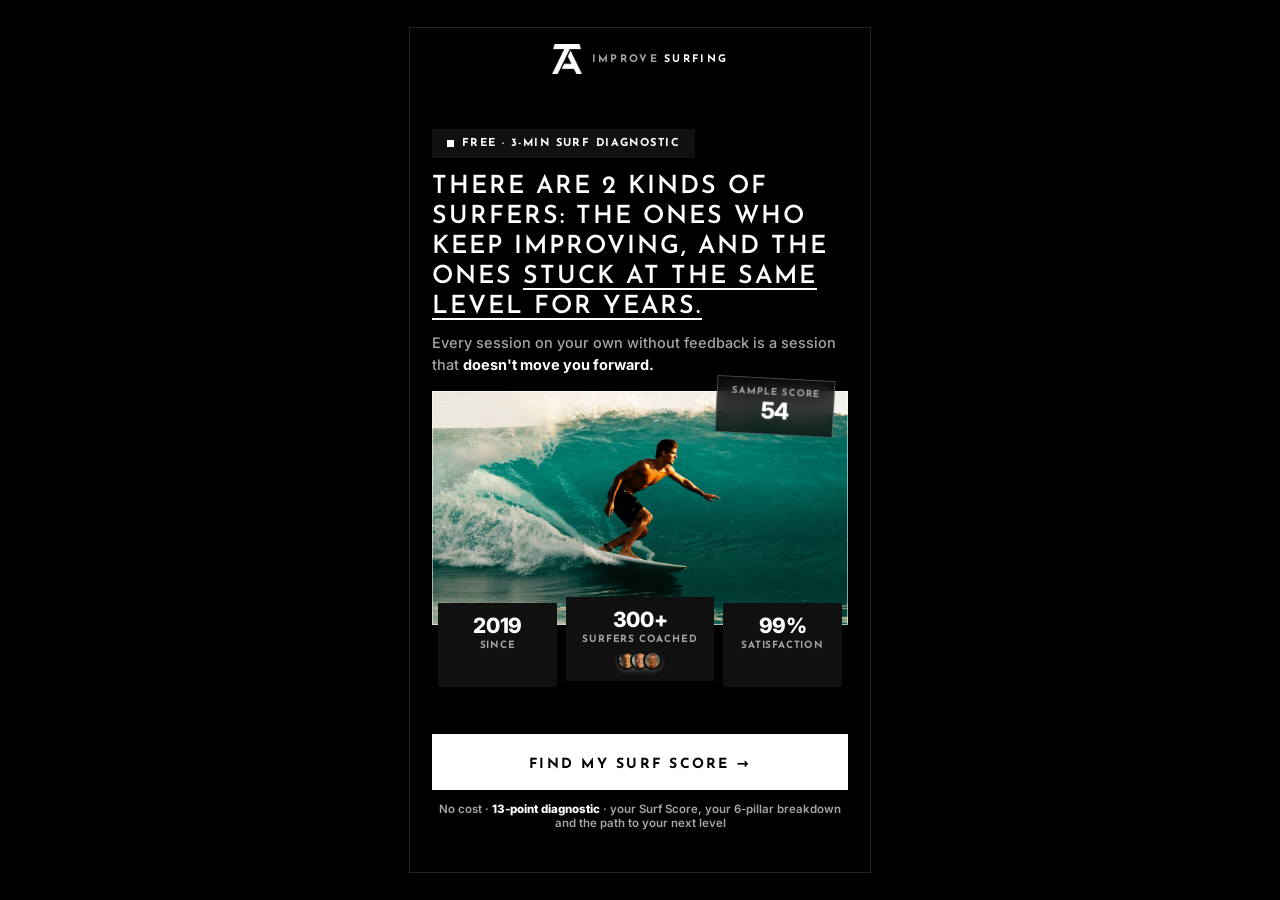
==== commit 1dfe4b86: "Re-theme the funnel to the Improve Surfing monochrome brand + remove em dashes from copy" ====
--- a/index.html
+++ b/index.html
@@ -3,91 +3,85 @@
 <head>
 <meta charset="UTF-8" />
 <meta name="viewport" content="width=device-width, initial-scale=1, viewport-fit=cover" />
-<title>What's Your Surf Score? — Improve Surfing</title>
+<title>What's Your Surf Score? | Improve Surfing</title>
 <link rel="preconnect" href="https://fonts.googleapis.com">
 <link rel="preconnect" href="https://fonts.gstatic.com" crossorigin>
-<link href="https://fonts.googleapis.com/css2?family=Plus+Jakarta+Sans:wght@500;600;700;800&display=swap" rel="stylesheet">
+<link href="https://fonts.googleapis.com/css2?family=Josefin+Sans:wght@400;600;700&family=Inter:wght@400;500;600;700;800&display=swap" rel="stylesheet">
 <style>
 /* ============================================================
-   GLASSWATER — soft premium light design system
+   GLASSWATER, soft premium light design system
    Layered white cards · aqua gradient · coral reserved for loss
    Every selector name is preserved; only the appearance changed.
    ============================================================ */
 :root{
-  /* — Glasswater core —
-     Two aqua ramps on purpose:
-       --grad     → fills / icons  (white on it ≥ 3.7 : passes AA non-text)
-       --grad-ink → gradient TEXT  (≥ 5.3 on white   : passes AA text)
-     --aq1 is the accent *text* aqua, so it is a stop darker than the fill ramp. */
-  --ink:#0f2530; --mut:#4f6774; --aq1:#0e7490; --aq2:#0ea5e9;
-  --grad:linear-gradient(135deg,#0891b2,#0284c7);
-  --grad-ink:linear-gradient(135deg,#0e7490,#0369a1);
-  --coral:#ea580c; --coral-deep:#c2410c; --coral-ink:#9a3412; --coral-bg:#fff1ea; --coral-line:#ffd9c6;
-  --card:#ffffff;
-  --sh1:0 1px 2px rgba(15,37,48,.05),0 10px 28px -8px rgba(15,37,48,.12);
-  --sh2:0 2px 4px rgba(15,37,48,.06),0 22px 48px -12px rgba(15,37,48,.18);
-  --sh3:0 3px 6px rgba(15,37,48,.07),0 32px 64px -16px rgba(15,37,48,.24);
+  /* IMPROVE SURFING monochrome brand (improvesurfing.com):
+     black #000 sections, white text, grays #a5a5a5/#565656/#333/#252525,
+     Josefin Sans 600 UPPERCASE letterspaced display, square corners. */
+  --ink:#ffffff; --mut:#a5a5a5; --aq1:#ffffff; --aq2:#ffffff;
+  --grad:linear-gradient(135deg,#ffffff,#ffffff);
+  --grad-ink:linear-gradient(135deg,#ffffff,#ffffff);
+  --coral:#ffffff; --coral-deep:#000000; --coral-ink:#565656; --coral-bg:#ffffff; --coral-line:#e2e2e2;
+  --card:#101010;
+  --sh1:0 0 0 0 rgba(0,0,0,0); --sh2:0 0 0 0 rgba(0,0,0,0); --sh3:0 0 0 0 rgba(0,0,0,0);
   --spring:cubic-bezier(.22,1.1,.36,1);
   --over:cubic-bezier(.34,1.7,.5,1);
-  --ring:0 0 0 4px rgba(14,165,233,.14);
-  --soft:linear-gradient(135deg,#e0f5fb,#d2ebfa);
-  /* — legacy token names, re-pointed at the Glasswater palette — */
-  --bg:#eef7fa; --bg2:#e7f0f7; --bg3:#dceaf3;
-  --surface:#ffffff; --surface2:#f1f8fb;
-  --line:rgba(15,37,48,.08); --line2:rgba(15,37,48,.055);
-  --text:#0f2530; --dim:#4f6774; --mute:#5f7987;  /* --mute is the *tertiary text* grey: still AA on a white card */
-  --aqua:#0891b2; --aqua-deep:#0e7490; --blue:#0ea5e9; --blue-deep:#0284c7; --navy:#0b2a38;
-  --orange:#ea580c; --orange-deep:#c2410c;
-  --green:#22c55e; --green-deep:#16a34a;
-  --red:#ea580c; --red-deep:#9a3412;            /* the JS sets an invalid field to var(--red) */
-  --gold:#b45309;                               /* amber: ★ glyphs are text-sized, so they need 4.5:1 — #b45309 is 4.7 on white, 4.4 on the wash */
-  --gold-on-dark:#ffdfa1;                       /* the same semantic gold, on the deep aqua prize field: measured 4.84:1 at 375px and 4.64:1 at 320px (a 9.5px kicker is normal text → 4.5 minimum) */
-  --f:'Plus Jakarta Sans',system-ui,-apple-system,sans-serif;
-  /* the ONE empty-meter track. The same pillar meter is drawn on the loader, the score
-     screen and the checkpoint — three hard-coded greys read as three components. */
-  --track:rgba(15,37,48,.09);
-  --track-warn:#ffdcca;                         /* its limiter variant, likewise single-sourced */
-  --shadow:var(--sh3); --shadow-card:var(--sh1);
-  --shadow-btn:inset 0 1.5px 0 rgba(255,255,255,.35),0 14px 32px -8px rgba(8,145,178,.5);
+  --ring:0 0 0 1px rgba(255,255,255,.30);
+  --soft:#1c1c1c;
+  --bg:#000000; --bg2:#000000; --bg3:#050505;
+  --surface:#101010; --surface2:#1a1a1a;
+  --line:rgba(255,255,255,.12); --line2:rgba(255,255,255,.08);
+  --text:#ffffff; --dim:#a5a5a5; --mute:#8f8f8f;
+  --aqua:#ffffff; --aqua-deep:#ffffff; --blue:#ffffff; --blue-deep:#e5e5e5; --navy:#ffffff;
+  --orange:#ffffff; --orange-deep:#e5e5e5;
+  --green:#ffffff; --green-deep:#e5e5e5;
+  --red:#ffffff; --red-deep:#a5a5a5;
+  --gold:#ffffff;
+  --gold-on-dark:#ffffff;
+  --f:'Inter',system-ui,-apple-system,sans-serif;
+  --fh:'Josefin Sans',system-ui,sans-serif;
+  --track:rgba(255,255,255,.16);
+  --track-warn:rgba(255,255,255,.16);
+  --shadow:0 0 0 0 rgba(0,0,0,0); --shadow-card:0 0 0 0 rgba(0,0,0,0);
+  --shadow-btn:0 0 0 0 rgba(0,0,0,0);
 }
 *{box-sizing:border-box;margin:0;padding:0;-webkit-tap-highlight-color:transparent}
 /* height:100% on body pinned it to the viewport: #shell is a flex item, so tall screens
    (score, plans) were clipped with nothing to scroll. min-height lets the page grow. */
 html{height:100%}
-html,body{background:#eef7fa;-webkit-text-size-adjust:100%;text-size-adjust:100%}
+html,body{background:#000000;-webkit-text-size-adjust:100%;text-size-adjust:100%}
 button,.opt,.plan,.gcard,.acard,.cta,.skiplink{touch-action:manipulation} /* kill double-tap zoom delay on mobile */
 body{font-family:var(--f);font-weight:500;color:var(--ink);-webkit-font-smoothing:antialiased;display:flex;justify-content:center;min-height:100%}
-/* fixed mist layer — two radial washes over a cool vertical gradient */
+/* fixed mist layer, two radial washes over a cool vertical gradient */
 body:before{
   content:"";position:fixed;inset:0;z-index:-1;pointer-events:none;
   background:
-    radial-gradient(900px 620px at 88% -8%, rgba(14,165,233,.17), transparent 62%),
-    radial-gradient(720px 520px at -12% 34%, rgba(251,146,60,.11), transparent 60%),
-    linear-gradient(180deg,#eef7fa,#e7f0f7);
+    radial-gradient(900px 620px at 88% -8%, rgba(255,255,255,.17), transparent 62%),
+    radial-gradient(720px 520px at -12% 34%, rgba(255,255,255,.11), transparent 60%),
+    linear-gradient(180deg,#000000,#000000);
 }
 img{max-width:100%}
 button{font:inherit;color:inherit}
 :focus{outline:none}
-/* opaque aqua — the old rgba(8,145,178,.45) composited to #90cddc (1.75:1) on the light card.
-   --aq1 IS #0e7490: the ring is the accent, so it says so instead of repeating the hex. */
-:focus-visible{outline:3px solid var(--aq1);outline-offset:2px;border-radius:14px;box-shadow:0 0 0 7px rgba(14,165,233,.18)}
+/* opaque aqua, the old rgba(255,255,255,.45) composited to #90cddc (1.75:1) on the light card.
+   --aq1 IS #ffffff: the ring is the accent, so it says so instead of repeating the hex. */
+:focus-visible{outline:3px solid var(--aq1);outline-offset:2px;border-radius:0;box-shadow:0 0 0 7px rgba(255,255,255,.18)}
 #shell{width:100%;max-width:460px;min-height:100vh;min-height:100dvh;display:flex;flex-direction:column;position:relative;z-index:1}
 
-/* desktop — the column becomes a floating rounded panel */
+/* desktop, the column becomes a floating rounded panel */
 @media(min-width:768px){
   body{padding:28px 0}
   #shell{
     min-height:calc(100vh - 56px);
-    background:linear-gradient(180deg,#f6fbfd,#edf4f9);
+    background:linear-gradient(180deg,#0a0a0a,#0a0a0a);
     /* clip (not hidden) on the x axis only: keeps the plans carousel inside the rounded
        panel without trapping the y axis, which used to cut long screens off mid-content */
-    border-radius:44px;overflow-x:clip;overflow-y:visible;
-    box-shadow:0 4px 10px rgba(15,37,48,.05),0 50px 100px -20px rgba(15,37,48,.28);
+    border-radius:0;overflow-x:clip;overflow-y:visible;
+    box-shadow:0 4px 10px rgba(255,255,255,.12),0 50px 100px -20px rgba(15,37,48,.28);
   }
 }
 
 /* ---------- top bar (light) ---------- */
-/* the header sits directly on the page wash — no surface, no blur layer (nothing scrolls under it) */
+/* the header sits directly on the page wash, no surface, no blur layer (nothing scrolls under it) */
 #topbar{padding:calc(16px + env(safe-area-inset-top)) 22px 10px;background:transparent}
 #topbar .bar{background:var(--track)}
 #topbar .qcount{color:var(--mut)}
@@ -99,23 +93,23 @@
 /* Glasswater signature: a dot rail whose live section stretches into a 28px pill */
 .dots{display:flex;gap:7px;justify-content:center}
 /* the rail IS the progress signal, so an inactive dot is a meaningful graphical object and
-   owes 3:1. #c2d6e1 measured 1.38:1 on the #eef7fa wash. Measured, not guessed: #9fb7c5
-   only reaches 1.92:1 — #758d9d is 3.19:1 at the top of the wash and 3.01:1 at the bottom,
+   owes 3:1. #c2d6e1 measured 1.38:1 on the #000000 wash. Measured, not guessed: #9fb7c5
+   only reaches 1.92:1, #565656 is 3.19:1 at the top of the wash and 3.01:1 at the bottom,
    so it clears the floor everywhere the rail actually appears, and still reads as "not yet"
    beside the 28px aqua pill (which carries the state by width and hue, not by weight). */
-.dots i{width:8px;height:8px;border-radius:99px;background:#758d9d;transition:width .45s var(--spring),background .45s}
+.dots i{width:8px;height:8px;border-radius:0;background:#565656;transition:width .45s var(--spring),background .45s}
 .dots i.on{width:28px;background:var(--grad)}
 .barrow{display:flex;align-items:center;gap:0}
-/* demoted to a hairline sub-rail — the dots now carry the signal */
-.bar{flex:1;height:4px;background:var(--track);border-radius:99px;box-shadow:inset 0 1px 2px rgba(15,37,48,.07)}
-.bar>i{display:block;height:100%;width:0%;background:var(--grad);border-radius:99px;transition:width .5s var(--spring)}
+/* demoted to a hairline sub-rail, the dots now carry the signal */
+.bar{flex:1;height:4px;background:var(--track);border-radius:0;box-shadow:inset 0 1px 2px rgba(15,37,48,.07)}
+.bar>i{display:block;height:100%;width:0%;background:var(--grad);border-radius:0;transition:width .5s var(--spring)}
 .qcount{font-size:10.5px;font-weight:700;color:var(--mut);white-space:nowrap;letter-spacing:.04em}
 .qcount:not(:empty){margin-left:10px}   /* collapse the gap while the counter is blank */
 
 #app{flex:1;padding:10px 22px 42px;display:flex;flex-direction:column}
 .step{animation:stepIn .35s ease both;display:flex;flex-direction:column;flex:1}
 @keyframes stepIn{from{opacity:0}to{opacity:1}}
-/* staggered entrance — every screen cascades in */
+/* staggered entrance, every screen cascades in */
 .step>*{animation:childIn .62s var(--spring) backwards}
 .step>*:nth-child(2){animation-delay:.05s}.step>*:nth-child(3){animation-delay:.10s}
 .step>*:nth-child(4){animation-delay:.15s}.step>*:nth-child(5){animation-delay:.20s}
@@ -123,7 +117,7 @@
 .step>*:nth-child(8){animation-delay:.35s}.step>*:nth-child(9){animation-delay:.40s}
 @keyframes childIn{from{opacity:0;transform:translateY(22px)}to{opacity:1;transform:none}}
 /* loader / score / projection wrap their whole screen in one element,
-   so the .step>* ladder above only ever matched a single node — cascade inside them too */
+   so the .step>* ladder above only ever matched a single node, cascade inside them too */
 .loader-wrap>*,.reveal-wrap>*{animation:childIn .62s var(--spring) backwards}
 .loader-wrap>*:nth-child(2),.reveal-wrap>*:nth-child(2){animation-delay:.05s}
 .loader-wrap>*:nth-child(3),.reveal-wrap>*:nth-child(3){animation-delay:.10s}
@@ -151,16 +145,16 @@
    body::before already paints the specified page wash. Desktop keeps the ambience. */
 .bgfx i{display:none;position:absolute;border-radius:50%;filter:blur(50px);opacity:.5}
 @media(min-width:768px) and (prefers-reduced-motion:no-preference){.bgfx i{display:block}}
-.bgfx .b1{width:340px;height:340px;background:radial-gradient(circle,rgba(14,165,233,.16),transparent 70%);top:-80px;left:-90px;animation:drift1 16s ease-in-out infinite alternate}
-.bgfx .b2{width:300px;height:300px;background:radial-gradient(circle,rgba(8,145,178,.13),transparent 70%);bottom:-70px;right:-80px;animation:drift2 19s ease-in-out infinite alternate}
-.bgfx .b3{width:230px;height:230px;background:radial-gradient(circle,rgba(251,146,60,.10),transparent 70%);top:38%;right:-60px;animation:drift3 22s ease-in-out infinite alternate}
+.bgfx .b1{width:340px;height:340px;background:radial-gradient(circle,rgba(255,255,255,.16),transparent 70%);top:-80px;left:-90px;animation:drift1 16s ease-in-out infinite alternate}
+.bgfx .b2{width:300px;height:300px;background:radial-gradient(circle,rgba(255,255,255,.13),transparent 70%);bottom:-70px;right:-80px;animation:drift2 19s ease-in-out infinite alternate}
+.bgfx .b3{width:230px;height:230px;background:radial-gradient(circle,rgba(255,255,255,.10),transparent 70%);top:38%;right:-60px;animation:drift3 22s ease-in-out infinite alternate}
 @keyframes drift1{to{transform:translate(70px,50px) scale(1.15)}}
 @keyframes drift2{to{transform:translate(-60px,-45px) scale(1.1)}}
 @keyframes drift3{to{transform:translate(-45px,60px) scale(1.2)}}
 
 /* ---------- type ---------- */
 .eyebrow{font-size:11px;letter-spacing:.16em;text-transform:uppercase;color:var(--aq1);font-weight:800;margin-bottom:14px;display:flex;align-items:center;gap:9px}
-.eyebrow:before{content:"";width:18px;height:3px;background:var(--grad);border-radius:99px;flex-shrink:0}
+.eyebrow:before{content:"";width:18px;height:3px;background:var(--grad);border-radius:0;flex-shrink:0}
 h1{font-size:30px;line-height:1.14;font-weight:800;letter-spacing:-.028em;margin-bottom:12px;color:var(--ink)}
 h1 .hl,.intro-h .hl,.reveal-headline .hl{
   background:var(--grad-ink);-webkit-background-clip:text;background-clip:text;
@@ -172,7 +166,7 @@
 
 /* ---------- options ---------- */
 .opts{display:flex;flex-direction:column;gap:11px;margin-top:2px}
-.opt{display:flex;align-items:center;gap:13px;background:var(--card);border:2px solid rgba(15,37,48,.05);border-radius:22px;padding:16px 18px;min-height:66px;cursor:pointer;text-align:left;box-shadow:var(--sh1);transition:transform .3s var(--spring),box-shadow .3s,border-color .3s}
+.opt{display:flex;align-items:center;gap:13px;background:var(--card);border:2px solid rgba(255,255,255,.12);border-radius:0;padding:16px 18px;min-height:66px;cursor:pointer;text-align:left;box-shadow:var(--sh1);transition:transform .3s var(--spring),box-shadow .3s,border-color .3s}
 .opt:hover{transform:translateY(-2px);box-shadow:var(--sh2)}
 .opt:active{transform:scale(.985)}
 .opt.sel{
@@ -180,18 +174,18 @@
   background:linear-gradient(var(--card),var(--card)) padding-box,var(--grad) border-box;
   box-shadow:var(--sh2),var(--ring);
 }
-.opt .tick{width:24px;height:24px;border-radius:50%;border:2px solid rgba(15,37,48,.34);background:#fff;flex-shrink:0;display:flex;align-items:center;justify-content:center;transition:border-color .2s,background .2s}
-.opt.sel .tick{border-color:transparent;background:var(--grad);box-shadow:0 6px 14px -5px rgba(8,145,178,.55)}
-.opt.sel .tick:after{content:"";width:10px;height:5.5px;border:2.4px solid #fff;border-top:0;border-right:0;border-radius:1px;transform:rotate(-45deg) translate(1px,-1px)}
+.opt .tick{width:24px;height:24px;border-radius:50%;border:2px solid rgba(255,255,255,.40);background:transparent;flex-shrink:0;display:flex;align-items:center;justify-content:center;transition:border-color .2s,background .2s}
+.opt.sel .tick{border-color:transparent;background:var(--grad);box-shadow:0 6px 14px -5px rgba(255,255,255,.55)}
+.opt.sel .tick:after{content:"";width:10px;height:5.5px;border:2.4px solid #fff;border-top:0;border-right:0;border-radius:0;transform:rotate(-45deg) translate(1px,-1px)}
 .opt .txt{font-size:14.5px;font-weight:700;line-height:1.38;color:var(--ink)}
-/* Glasswater signature #8 — the 46px soft icon circle, on the funnel's most-repeated element */
-.opt .emoji{flex:0 0 46px;width:46px;height:46px;border-radius:50%;background:var(--soft);box-shadow:inset 0 0 0 1px rgba(8,145,178,.14);display:flex;align-items:center;justify-content:center;font-size:22px;line-height:1;transition:background .25s}
-.opt.sel .emoji{background:linear-gradient(135deg,#cdeefa,#bfe3f8);box-shadow:inset 0 0 0 1px rgba(8,145,178,.3)}
+/* Glasswater signature #8, the 46px soft icon circle, on the funnel's most-repeated element */
+.opt .emoji{flex:0 0 46px;width:46px;height:46px;border-radius:50%;background:var(--soft);box-shadow:inset 0 0 0 1px rgba(255,255,255,.14);display:flex;align-items:center;justify-content:center;font-size:22px;line-height:1;transition:background .25s}
+.opt.sel .emoji{background:linear-gradient(135deg,#222222,#2a2a2a);box-shadow:inset 0 0 0 1px rgba(255,255,255,.3)}
 .opt .emoji.ic svg{display:block}
 
 /* ---------- gender cards ---------- */
 .gcards{display:flex;gap:12px;margin-top:4px}
-.gcard{flex:1;background:var(--card);border:2px solid rgba(15,37,48,.05);border-radius:24px;padding:0 0 15px;cursor:pointer;overflow:hidden;box-shadow:var(--sh1);transition:transform .3s var(--spring),box-shadow .3s,border-color .3s;text-align:center}
+.gcard{flex:1;background:var(--card);border:2px solid rgba(255,255,255,.12);border-radius:0;padding:0 0 15px;cursor:pointer;overflow:hidden;box-shadow:var(--sh1);transition:transform .3s var(--spring),box-shadow .3s,border-color .3s;text-align:center}
 .gcard:hover{transform:translateY(-2px);box-shadow:var(--sh2)}
 .gcard.sel{
   transform:translateY(-3px);border-color:transparent;
@@ -199,49 +193,49 @@
   box-shadow:var(--sh2),var(--ring);
 }
 .gcard .gname{font-size:15px;font-weight:800;margin-top:13px;color:var(--ink);letter-spacing:-.01em}
-.gcard.alt{flex:none;width:100%;display:flex;align-items:center;justify-content:center;gap:9px;padding:16px;margin-top:11px;color:var(--mut);font-weight:700;font-size:14px;border-radius:20px}
-
-/* Glasswater signature #4 — the springing gradient check, on the photo cards too.
+.gcard.alt{flex:none;width:100%;display:flex;align-items:center;justify-content:center;gap:9px;padding:16px;margin-top:11px;color:var(--mut);font-weight:700;font-size:14px;border-radius:0}
+
+/* Glasswater signature #4, the springing gradient check, on the photo cards too.
    Both screens auto-advance in 430ms, so this badge is the tap's only confirmation. */
-.gcard:after,.acard:after{content:"";position:absolute;top:12px;right:12px;width:28px;height:28px;border-radius:50%;background:var(--grad);box-shadow:0 8px 18px -6px rgba(8,145,178,.55);opacity:0;transform:scale(.3);transition:opacity .25s,transform .4s var(--over);z-index:2}
-.gcard:before,.acard:before{content:"";position:absolute;top:22px;right:20px;width:11px;height:6px;border:2.4px solid #fff;border-top:0;border-right:0;border-radius:1px;opacity:0;transform:rotate(-45deg) scale(.3);transition:opacity .25s,transform .4s var(--over);z-index:3}
+.gcard:after,.acard:after{content:"";position:absolute;top:12px;right:12px;width:28px;height:28px;border-radius:50%;background:var(--grad);box-shadow:0 8px 18px -6px rgba(255,255,255,.55);opacity:0;transform:scale(.3);transition:opacity .25s,transform .4s var(--over);z-index:2}
+.gcard:before,.acard:before{content:"";position:absolute;top:22px;right:20px;width:11px;height:6px;border:2.4px solid #fff;border-top:0;border-right:0;border-radius:0;opacity:0;transform:rotate(-45deg) scale(.3);transition:opacity .25s,transform .4s var(--over);z-index:3}
 .gcard.sel:after,.acard.sel:after{opacity:1;transform:scale(1)}
 .gcard.sel:before,.acard.sel:before{opacity:1;transform:rotate(-45deg) scale(1)}
 
 /* ---------- buttons ---------- */
 .cta{
   display:block;margin-top:auto;width:100%;border:0;cursor:pointer;text-align:center;
-  min-height:58px;padding:18px 20px;border-radius:99px;
+  min-height:58px;padding:18px 20px;border-radius:0;
   /* the .24 scrim is load-bearing: it drags white-on-aqua from 3.5 up to 4.9 (AA at 17px) */
-  background:linear-gradient(rgba(3,50,70,.24),rgba(3,50,70,.24)),var(--grad);
+  background:linear-gradient(rgba(0,0,0,.24),rgba(0,0,0,.24)),var(--grad);
   color:#fff;font-weight:800;font-size:17px;letter-spacing:-.01em;
   box-shadow:var(--shadow-btn);
   transition:transform .25s var(--spring),box-shadow .25s;
 }
-.cta:hover{transform:translateY(-2px);box-shadow:inset 0 1.5px 0 rgba(255,255,255,.35),0 20px 40px -10px rgba(8,145,178,.55)}
+.cta:hover{transform:translateY(-2px);box-shadow:inset 0 1.5px 0 rgba(255,255,255,.35),0 20px 40px -10px rgba(255,255,255,.55)}
 .cta:active{transform:scale(.97)}
 .cta:disabled{opacity:.42;filter:grayscale(.4);cursor:not-allowed;box-shadow:none;transform:none}
-/* secondary treatment — kept for screens that already have a gradient primary.
+/* secondary treatment, kept for screens that already have a gradient primary.
    The ring is now .55 alpha: at .22 it resolved to ~#c6e3ec, ~1.2:1 on the wash. */
 .cta.green{
   background:var(--card);color:var(--aq1);
-  box-shadow:var(--sh2),inset 0 0 0 2px rgba(8,145,178,.55);
-}
-.cta.green:hover{box-shadow:var(--sh2),inset 0 0 0 2px rgba(8,145,178,.75)}
+  box-shadow:var(--sh2),inset 0 0 0 2px rgba(255,255,255,.55);
+}
+.cta.green:hover{box-shadow:var(--sh2),inset 0 0 0 2px rgba(255,255,255,.75)}
 .btnnote{text-align:center;font-size:11.5px;color:var(--mut);font-weight:600;margin-top:12px}
 .btnnote b{color:var(--aq1);font-weight:800}
 
 /* ---------- image slots ---------- */
-.imgslot{width:100%;border-radius:22px;object-fit:cover;display:block;box-shadow:var(--sh2);filter:saturate(1.03) contrast(1.02)}
-.imgslot.ph{background:linear-gradient(135deg,#e3eff6,var(--surface2));border:1.5px dashed rgba(15,37,48,.12);box-shadow:none;display:flex;align-items:center;justify-content:center;text-align:center;color:var(--mut);font-size:11px;letter-spacing:.05em;padding:10px;line-height:1.4;font-weight:700}
-.ar-hero{aspect-ratio:16/9;border-radius:26px;margin:2px -6px 0;width:calc(100% + 12px)}
+.imgslot{width:100%;border-radius:0;object-fit:cover;display:block;box-shadow:var(--sh2);filter:saturate(1.03) contrast(1.02)}
+.imgslot.ph{background:linear-gradient(135deg,#1a1a1a,var(--surface2));border:1.5px dashed rgba(255,255,255,.18);box-shadow:none;display:flex;align-items:center;justify-content:center;text-align:center;color:var(--mut);font-size:11px;letter-spacing:.05em;padding:10px;line-height:1.4;font-weight:700}
+.ar-hero{aspect-ratio:16/9;border-radius:0;margin:2px -6px 0;width:calc(100% + 12px)}
 .ar-port{aspect-ratio:3/4}.ar-wide{aspect-ratio:16/9}.ar-card{aspect-ratio:4/5}
 .imgslot.ph.ar-hero{min-height:150px}
 .imgslot.ph.ar-wide{min-height:120px}
 
 /* ---------- age image cards (2x2) ---------- */
 .acards{display:grid;grid-template-columns:1fr 1fr;gap:12px;margin-top:2px}
-.acard{background:var(--card);border:2px solid rgba(15,37,48,.05);border-radius:24px;padding:0 0 12px;cursor:pointer;overflow:hidden;box-shadow:var(--sh1);transition:transform .3s var(--spring),box-shadow .3s,border-color .3s;text-align:center}
+.acard{background:var(--card);border:2px solid rgba(255,255,255,.12);border-radius:0;padding:0 0 12px;cursor:pointer;overflow:hidden;box-shadow:var(--sh1);transition:transform .3s var(--spring),box-shadow .3s,border-color .3s;text-align:center}
 .acard:hover{transform:translateY(-2px);box-shadow:var(--sh2)}
 .acard.sel{
   transform:translateY(-3px);border-color:transparent;
@@ -253,63 +247,63 @@
 .acard .aname{font-size:13.5px;font-weight:800;margin-top:10px;color:var(--ink)}
 
 /* ---------- intro (layered depth: headline → hero → floating stats) ---------- */
-.intro-badge{align-self:flex-start;display:inline-flex;align-items:center;gap:8px;background:var(--card);color:var(--aq1);font-size:11px;font-weight:800;padding:9px 15px;border-radius:99px;margin-bottom:10px;letter-spacing:.13em;text-transform:uppercase;box-shadow:var(--sh1)}
-.intro-badge:before{content:"";width:7px;height:7px;border-radius:99px;background:var(--grad);flex-shrink:0}
-/* 36px overflowed both target viewports (doc 1033 at 375, CTA top 928 — 116px below the
+.intro-badge{align-self:flex-start;display:inline-flex;align-items:center;gap:8px;background:var(--card);color:var(--aq1);font-size:11px;font-weight:800;padding:9px 15px;border-radius:0;margin-bottom:10px;letter-spacing:.13em;text-transform:uppercase;box-shadow:var(--sh1)}
+.intro-badge:before{content:"";width:7px;height:7px;border-radius:0;background:var(--grad);flex-shrink:0}
+/* 36px overflowed both target viewports (doc 1033 at 375, CTA top 928, 116px below the
    fold). The whole intro block is retuned ~120px shorter so the button lands above it. */
 .intro-h{font-size:31px;line-height:1.1;font-weight:800;letter-spacing:-.03em;margin:4px 0 10px;color:var(--ink)}
 .intro-h .red{color:var(--coral)}
 /* the hero climbs -30px and the pill sits -13px above that, so the pill's top edge lands
-   43px into this block — this padding reserves exactly that, or it prints over the sub copy */
+   43px into this block, this padding reserves exactly that, or it prints over the sub copy */
 .intro-head{padding-bottom:44px}
 .intro-head .sub{margin-bottom:0}
 .herocard{position:relative;margin-top:-30px;z-index:2}
-/* light placeholder — the old #0f2530 painted a near-black slab while hero.jpg loaded */
-.heroph{position:relative;border-radius:28px;overflow:hidden;box-shadow:var(--sh3);background:linear-gradient(135deg,#e3eff6,var(--surface2))}
-.heroph:after{content:"";position:absolute;inset:0;border-radius:28px;pointer-events:none;border:1px solid rgba(255,255,255,.55)}
+/* light placeholder, the old #0f2530 painted a near-black slab while hero.jpg loaded */
+.heroph{position:relative;border-radius:0;overflow:hidden;box-shadow:var(--sh3);background:linear-gradient(135deg,#1a1a1a,var(--surface2))}
+.heroph:after{content:"";position:absolute;inset:0;border-radius:0;pointer-events:none;border:1px solid rgba(255,255,255,.55)}
 .heroph>.imgslot{border-radius:0;box-shadow:none;margin:0;width:100%}
 .herocard .imgslot.ar-hero{margin:0;width:100%;border-radius:0;box-shadow:none;aspect-ratio:16/9}
-.herocard .imgslot.ph.ar-hero{border:0;box-shadow:none;background:linear-gradient(135deg,#e3eff6,var(--surface2))}
+.herocard .imgslot.ph.ar-hero{border:0;box-shadow:none;background:linear-gradient(135deg,#1a1a1a,var(--surface2))}
 /* rotated glass pill riding the photo's top-right corner */
-.scorepill{position:absolute;top:-13px;right:14px;z-index:3;transform:rotate(3deg);text-align:center;background:rgba(255,255,255,.84);backdrop-filter:blur(12px);-webkit-backdrop-filter:blur(12px);border:1px solid rgba(255,255,255,.9);border-radius:18px;padding:9px 14px;box-shadow:var(--sh2);animation:pillPop .7s var(--spring) .5s backwards}
+.scorepill{position:absolute;top:-13px;right:14px;z-index:3;transform:rotate(3deg);text-align:center;background:rgba(255,255,255,.84);backdrop-filter:blur(12px);-webkit-backdrop-filter:blur(12px);border:1px solid rgba(255,255,255,.9);border-radius:0;padding:9px 14px;box-shadow:var(--sh2);animation:pillPop .7s var(--spring) .5s backwards}
 .scorepill small{display:block;font-size:9.5px;font-weight:800;letter-spacing:.1em;color:var(--mut);text-transform:uppercase}
 .scorepill strong{font-size:23px;font-weight:800;letter-spacing:-.02em;background:var(--grad-ink);-webkit-background-clip:text;background-clip:text;-webkit-text-fill-color:transparent;color:transparent}
 @keyframes pillPop{0%{opacity:0;transform:rotate(3deg) scale(.5)}70%{transform:rotate(3deg) scale(1.07)}100%{opacity:1;transform:rotate(3deg) scale(1)}}
 /* the three stat cards overlap the bottom edge of the photo.
-   The 6px stagger below is the deliberate layer tell — so the avatar row now sits BELOW
+   The 6px stagger below is the deliberate layer tell, so the avatar row now sits BELOW
    the label instead of above the number, where it shoved the middle card's "300+" 20px
    off the baseline the other two share and swamped the 6px offset with an accidental one. */
 .trust{display:grid;grid-template-columns:1fr 1.24fr 1fr;gap:9px;margin:-28px 0 0;padding:0 6px;position:relative;z-index:3}
-.trust .t{flex:1;background:var(--card);border-radius:20px;padding:12px 8px 11px;text-align:center;box-shadow:var(--sh2)}
+.trust .t{flex:1;background:var(--card);border-radius:0;padding:12px 8px 11px;text-align:center;box-shadow:var(--sh2)}
 .trust .t:nth-child(1),.trust .t:nth-child(3){transform:translateY(6px)}
 .trust .t b{font-size:21px;font-weight:800;color:var(--ink);display:block;line-height:1;letter-spacing:-.02em}
 .trust .t span{font-size:10px;color:var(--mut);font-weight:700;letter-spacing:.08em;text-transform:uppercase;display:block;margin-top:4px}
 .avs{display:flex;justify-content:center;margin-top:6px}
-.avs img{width:19px;height:19px;border-radius:50%;object-fit:cover;border:2px solid #fff;margin-left:-6px;box-shadow:0 2px 5px rgba(15,37,48,.16)}
+.avs img{width:19px;height:19px;border-radius:50%;object-fit:cover;border:2px solid #fff;margin-left:-6px;box-shadow:0 2px 5px rgba(255,255,255,.20)}
 .avs img:first-child{margin-left:0}
 .spacer{flex:1;min-height:14px}
-/* the flexible gaps that stop a short screen trailing off into blank page — the same
+/* the flexible gaps that stop a short screen trailing off into blank page, the same
    device the checkpoint uses (.mgap), applied to the option/gender/age/text screens */
 .qgap{flex:1 1 auto;min-height:0}
 .qgap.t{flex-grow:.6}
 
 /* ---------- text inputs ---------- */
 .bigfield{margin-top:6px}
-.bigfield input{width:100%;background:var(--card);border:2px solid rgba(15,37,48,.06);border-radius:20px;padding:18px;color:var(--ink);font-size:17px;font-family:inherit;font-weight:700;box-shadow:var(--sh1);transition:border-color .2s,box-shadow .2s}
+.bigfield input{width:100%;background:var(--card);border:2px solid rgba(255,255,255,.14);border-radius:0;padding:18px;color:var(--ink);font-size:17px;font-family:inherit;font-weight:700;box-shadow:var(--sh1);transition:border-color .2s,box-shadow .2s}
 .bigfield input:focus{outline:none;border-color:transparent;background:linear-gradient(var(--card),var(--card)) padding-box,var(--grad) border-box;box-shadow:var(--sh2),var(--ring)}
 .bigfield input::placeholder{color:var(--mute);font-weight:500}
 .field{margin-bottom:13px}
 .field label{display:block;font-size:10.5px;letter-spacing:.12em;font-weight:800;color:var(--mut);margin-bottom:8px;text-transform:uppercase}
-.field input{width:100%;background:var(--card);border:2px solid rgba(15,37,48,.06);border-radius:18px;padding:16px;color:var(--ink);font-size:16px;font-weight:700;font-family:inherit;box-shadow:var(--sh1);transition:border-color .2s,box-shadow .2s} /* ≥16px: iOS won't auto-zoom on focus */
+.field input{width:100%;background:var(--card);border:2px solid rgba(255,255,255,.14);border-radius:0;padding:16px;color:var(--ink);font-size:16px;font-weight:700;font-family:inherit;box-shadow:var(--sh1);transition:border-color .2s,box-shadow .2s} /* ≥16px: iOS won't auto-zoom on focus */
 .field input:focus{outline:none;border-color:transparent;background:linear-gradient(var(--card),var(--card)) padding-box,var(--grad) border-box;box-shadow:var(--sh2),var(--ring)}
 .field input::placeholder{color:var(--mute);font-weight:500}
 .phonewrap{display:flex;align-items:stretch;gap:9px}
-.ccode{display:flex;align-items:center;gap:8px;background:var(--card);border:2px solid rgba(15,37,48,.06);border-radius:18px;padding:0 14px;font-size:15px;font-weight:800;color:var(--ink);box-shadow:var(--sh1);white-space:nowrap}
-.flag{width:23px;height:16px;border-radius:4px;object-fit:cover;box-shadow:0 0 0 1px rgba(15,37,48,.08)}
-.phonewrap input{flex:1;min-width:0;background:var(--card);border:2px solid rgba(15,37,48,.06);border-radius:18px;padding:16px;color:var(--ink);font-size:16px;font-weight:700;font-family:inherit;box-shadow:var(--sh1);transition:border-color .2s,box-shadow .2s}
+.ccode{display:flex;align-items:center;gap:8px;background:var(--card);border:2px solid rgba(255,255,255,.14);border-radius:0;padding:0 14px;font-size:15px;font-weight:800;color:var(--ink);box-shadow:var(--sh1);white-space:nowrap}
+.flag{width:23px;height:16px;border-radius:0;object-fit:cover;box-shadow:0 0 0 1px rgba(255,255,255,.10)}
+.phonewrap input{flex:1;min-width:0;background:var(--card);border:2px solid rgba(255,255,255,.14);border-radius:0;padding:16px;color:var(--ink);font-size:16px;font-weight:700;font-family:inherit;box-shadow:var(--sh1);transition:border-color .2s,box-shadow .2s}
 .phonewrap input:focus{outline:none;border-color:transparent;background:linear-gradient(var(--card),var(--card)) padding-box,var(--grad) border-box;box-shadow:var(--sh2),var(--ring)}
 .phonewrap input::placeholder{color:var(--mute);font-weight:500}
-/* invalid state as a class, not an inline style — an inline border-color outranked
+/* invalid state as a class, not an inline style, an inline border-color outranked
    the :focus rule and the field could never show the gradient focus border again */
 .bigfield input.err,.field input.err,.phonewrap input.err{border-color:var(--red)}
 .privacy{display:flex;align-items:center;gap:8px;justify-content:center;font-size:11.5px;font-weight:600;color:var(--mut);margin-top:14px}
@@ -338,22 +332,22 @@
 .chk .cmt{display:block;font-style:normal;font-size:10.5px;font-weight:700;letter-spacing:.01em;line-height:1.22;color:var(--mute);min-height:12px;margin-top:2px;transition:color .3s}
 .chk.active .cmt,.chk.done .cmt{color:var(--aq1)}
 .chk.done .cmt{animation:childIn .4s var(--spring) both}
-.chk .cb{width:24px;height:24px;border-radius:9px;border:2px solid rgba(15,37,48,.34);background:#fff;flex-shrink:0;display:flex;align-items:center;justify-content:center;transition:.3s}
-.chk.done .cb{background:var(--grad);border-color:transparent;box-shadow:0 6px 14px -5px rgba(8,145,178,.55)}
+.chk .cb{width:24px;height:24px;border-radius:0;border:2px solid rgba(255,255,255,.40);background:transparent;flex-shrink:0;display:flex;align-items:center;justify-content:center;transition:.3s}
+.chk.done .cb{background:var(--grad);border-color:transparent;box-shadow:0 6px 14px -5px rgba(255,255,255,.55)}
 .chk.done .cb:after{content:"✓";color:#fff;font-weight:800;font-size:13px}
-.chk.active .cb{border-color:rgba(8,145,178,.35);background:#fff}
+.chk.active .cb{border-color:rgba(255,255,255,.35);background:transparent}
 .chk.active .cb:after{content:"";width:11px;height:11px;border:2px solid var(--aq1);border-top-color:transparent;border-radius:50%;animation:spin .7s linear infinite}
 @keyframes spin{to{transform:rotate(360deg)}}
 /* circular ring */
 .ring-wrap{position:relative;width:122px;height:122px;margin:0 auto 22px}
-.ring-wrap:before{content:"";position:absolute;inset:10px;border-radius:50%;background:radial-gradient(circle,rgba(14,165,233,.24),transparent 70%);animation:pulse 1.8s ease-in-out infinite}
+.ring-wrap:before{content:"";position:absolute;inset:10px;border-radius:50%;background:radial-gradient(circle,rgba(255,255,255,.24),transparent 70%);animation:pulse 1.8s ease-in-out infinite}
 .ring-num{position:absolute;inset:0;display:flex;align-items:center;justify-content:center;font-size:29px;font-weight:800;letter-spacing:-.03em;color:var(--ink)}
 @keyframes pulse{0%,100%{opacity:.45;transform:scale(.95)}50%{opacity:1;transform:scale(1.06)}}
 /* this slot used to carry three fabricated testimonials over real faces. It now rotates
-   VERIFIABLE facts only — coaching since 2019, 300+ surfers, 99% satisfaction, the named
-   services, Coolangatta — until the client supplies real, attributable quotes. */
-.testi{margin-top:14px;background:var(--card);border-radius:20px;padding:14px;font-size:12.5px;font-weight:600;color:var(--mut);min-height:58px;display:flex;align-items:flex-start;gap:12px;box-shadow:var(--sh1);text-align:left}
-.testi .tmark{width:40px;height:40px;border-radius:50%;flex-shrink:0;background:var(--soft);box-shadow:inset 0 0 0 1px rgba(8,145,178,.14);display:flex;align-items:center;justify-content:center}
+   VERIFIABLE facts only, coaching since 2019, 300+ surfers, 99% satisfaction, the named
+   services, Coolangatta, until the client supplies real, attributable quotes. */
+.testi{margin-top:14px;background:var(--card);border-radius:0;padding:14px;font-size:12.5px;font-weight:600;color:var(--mut);min-height:58px;display:flex;align-items:flex-start;gap:12px;box-shadow:var(--sh1);text-align:left}
+.testi .tmark{width:40px;height:40px;border-radius:50%;flex-shrink:0;background:var(--soft);box-shadow:inset 0 0 0 1px rgba(255,255,255,.14);display:flex;align-items:center;justify-content:center}
 .testi .tmark svg{width:20px;height:20px;display:block}
 .tbody{display:flex;flex-direction:column;gap:3px;min-width:0}
 .tbody span{line-height:1.45}
@@ -361,25 +355,25 @@
 .stars{color:var(--gold);font-size:11px;letter-spacing:1.5px}
 .trustline{margin-top:12px;font-size:11.5px;font-weight:600;color:var(--mut);text-align:center}
 .trustline b{color:var(--ink);font-weight:800}
-/* --gold (#b45309) measures 4.35:1 against the BOTTOM of the wash, which is exactly where
+/* --gold (#ffffff) measures 4.35:1 against the BOTTOM of the wash, which is exactly where
    the loader puts this line. --gold stays for on-card use; on the wash it is coral-deep. */
 .trustline .stars{display:inline;color:var(--coral-deep)}
-/* loader — richer */
+/* loader, richer */
 .ring-wrap.big{width:150px;height:150px;margin:0 auto 16px}
-.ring-wrap.big:before{content:"";position:absolute;inset:-8px;border-radius:50%;background:radial-gradient(circle,rgba(14,165,233,.3),transparent 68%);filter:blur(4px);animation:pulse 1.8s ease-in-out infinite}
+.ring-wrap.big:before{content:"";position:absolute;inset:-8px;border-radius:50%;background:radial-gradient(circle,rgba(255,255,255,.3),transparent 68%);filter:blur(4px);animation:pulse 1.8s ease-in-out infinite}
 .ring-wrap.big svg{width:150px;height:150px;position:relative}
 .loader-wrap>.ring-wrap.big{margin-top:auto}
 .loader-wrap>.trustline{margin-bottom:auto}
 .ring-orbit{position:absolute;inset:0;animation:spin 3.2s linear infinite}
 /* the 150px wrap scales the 120-unit viewBox by 1.25: the r=52/sw=9 stroke lands
-   4.4–15.6px in, so the bead centre belongs at 5.5px, not at the old 122px-wrap -3px */
-.ring-orbit i{position:absolute;top:5.5px;left:50%;width:9px;height:9px;margin-left:-4.5px;border-radius:50%;background:var(--aq1);box-shadow:0 0 12px rgba(8,145,178,.9)}
-.ring-orbit i:nth-child(2){top:auto;bottom:5.5px;background:var(--aq2);box-shadow:0 0 12px rgba(14,165,233,.9)}
+   4.4-15.6px in, so the bead centre belongs at 5.5px, not at the old 122px-wrap -3px */
+.ring-orbit i{position:absolute;top:5.5px;left:50%;width:9px;height:9px;margin-left:-4.5px;border-radius:50%;background:var(--aq1);box-shadow:0 0 12px rgba(255,255,255,.9)}
+.ring-orbit i:nth-child(2){top:auto;bottom:5.5px;background:var(--aq2);box-shadow:0 0 12px rgba(255,255,255,.9)}
 .ldata{font-size:12px;color:var(--mut);font-weight:700;margin:-12px 0 12px}
 .ldata b{color:var(--aq1);font-weight:800;font-variant-numeric:tabular-nums}
-/* the six pillar meters — each one fills to the surfer's REAL pillarScores() value, and
+/* the six pillar meters, each one fills to the surfer's REAL pillarScores() value, and
    only at the moment the phase that owns it finishes reading it */
-/* the six meters are the screen's only real data — they get the full column, not a
+/* the six meters are the screen's only real data, they get the full column, not a
    320px inset strip (which drew each bar 112px wide inside a 386px card) */
 .lpills{display:grid;grid-template-columns:minmax(0,1fr) minmax(0,1fr);gap:9px 16px;margin:2px 0 6px}
 .lpill{display:block;text-align:left;font-size:10px;font-weight:800;letter-spacing:.06em;text-transform:uppercase;color:var(--mut);transition:color .3s}
@@ -387,27 +381,27 @@
 .lpill .lpn{min-width:0;overflow:hidden;text-overflow:ellipsis;white-space:nowrap}
 .lpill .lpv{flex:none;font-size:11.5px;font-weight:800;letter-spacing:-.01em;text-transform:none;color:var(--mute);font-variant-numeric:tabular-nums;opacity:0;transform:translateY(3px);transition:opacity .3s,transform .4s var(--over),color .3s}
 .lpill .lpv i{font-style:normal;font-size:9px;font-weight:700;color:var(--mut)}
-.lpill .lpb{position:relative;display:block;height:6px;background:var(--track);border-radius:99px;overflow:hidden;margin-top:6px}
-.lpill .lpb i{display:block;height:100%;width:0;background:var(--grad);border-radius:99px;transition:width .8s var(--spring)}
+.lpill .lpb{position:relative;display:block;height:6px;background:var(--track);border-radius:0;overflow:hidden;margin-top:6px}
+.lpill .lpb i{display:block;height:100%;width:0;background:var(--grad);border-radius:0;transition:width .8s var(--spring)}
 .lpill.on{color:var(--ink)}
 .lpill.on .lpv{opacity:1;transform:none;color:var(--aq1)}
 /* a meter being read right now: a light sweeping the empty track */
-.lpill.scan .lpb{box-shadow:inset 0 0 0 1px rgba(8,145,178,.22)}
-.lpill.scan .lpb:after{content:"";position:absolute;top:0;bottom:0;left:0;width:42%;border-radius:99px;
-  background:linear-gradient(90deg,rgba(8,145,178,0),rgba(8,145,178,.4),rgba(8,145,178,0));animation:lscan 1.05s linear infinite}
+.lpill.scan .lpb{box-shadow:inset 0 0 0 1px rgba(255,255,255,.22)}
+.lpill.scan .lpb:after{content:"";position:absolute;top:0;bottom:0;left:0;width:42%;border-radius:0;
+  background:linear-gradient(90deg,rgba(255,255,255,0),rgba(255,255,255,.4),rgba(255,255,255,0));animation:lscan 1.05s linear infinite}
 @keyframes lscan{from{transform:translateX(-110%)}to{transform:translateX(255%)}}
 
 /* ---------- score reveal ---------- */
 .reveal-wrap{text-align:center;display:flex;flex-direction:column;flex:1}
-/* liquid ring — 224px circle, thick rounded gradient stroke, pulsing halo */
+/* liquid ring, 224px circle, thick rounded gradient stroke, pulsing halo */
 .gauge{position:relative;width:224px;height:224px;margin:12px auto 2px;z-index:1}
 .gauge svg{position:relative;z-index:1;width:100%;height:100%;display:block}
 .ghalo{position:absolute;inset:-22px;border-radius:50%;z-index:0;pointer-events:none;
-  background:radial-gradient(circle,rgba(14,165,233,.28),rgba(14,165,233,0) 68%);filter:blur(6px);
+  background:radial-gradient(circle,rgba(255,255,255,.28),rgba(255,255,255,0) 68%);filter:blur(6px);
   animation:haloPulse 3.2s ease-in-out infinite}
 @keyframes haloPulse{0%,100%{transform:scale(1);opacity:.6}50%{transform:scale(1.13);opacity:.95}}
-.gauge .gtrack{fill:none;stroke:#dceaf2;stroke-width:19} /* was #ffffff — invisible now the page is light */
-.gauge #gf{fill:none;stroke:url(#gg);stroke-width:19;stroke-linecap:round;transform:rotate(-90deg);transform-origin:center;filter:drop-shadow(0 4px 10px rgba(8,145,178,.32))}
+.gauge .gtrack{fill:none;stroke:#2a2a2a;stroke-width:19} /* was #ffffff, invisible now the page is light */
+.gauge #gf{fill:none;stroke:url(#gg);stroke-width:19;stroke-linecap:round;transform:rotate(-90deg);transform-origin:center;filter:drop-shadow(0 4px 10px rgba(255,255,255,.32))}
 .bignum{position:absolute;inset:0;z-index:2;margin:0;display:flex;flex-direction:column;align-items:center;justify-content:center;
   font-size:66px;font-weight:800;letter-spacing:-.045em;line-height:1;color:var(--ink);
   background:none;-webkit-background-clip:border-box;background-clip:border-box;-webkit-text-fill-color:var(--ink)}
@@ -415,21 +409,21 @@
 .reveal-label{font-size:11px;letter-spacing:.2em;text-transform:uppercase;color:var(--mut);font-weight:800;margin-top:12px}
 .reveal-headline{font-size:23px;font-weight:800;line-height:1.22;letter-spacing:-.025em;margin:14px 4px 9px;color:var(--ink)}
 .reveal-headline .red{color:var(--coral)}
-/* the score's provenance, as two chips under the ring — the level it measured and
+/* the score's provenance, as two chips under the ring, the level it measured and
    how many scored answers produced it. Not decoration: both come from levelAvg(). */
 .lvl-line{display:flex;flex-wrap:wrap;justify-content:center;gap:7px;margin-top:15px}
 /* inline-block, not inline-flex: a flex chip turns every text node into a flex item and
    the row gap then opens a 6px hole around each <b> ("Measured on  9  technique answers") */
-.lvl-line span{display:inline-block;background:var(--card);border-radius:99px;padding:7px 13px;font-size:11px;font-weight:700;line-height:1.25;color:var(--mut);box-shadow:var(--sh1);letter-spacing:-.005em}
+.lvl-line span{display:inline-block;background:var(--card);border-radius:0;padding:7px 13px;font-size:11px;font-weight:700;line-height:1.25;color:var(--mut);box-shadow:var(--sh1);letter-spacing:-.005em}
 .lvl-line b{color:var(--ink);font-weight:800}
-.lvl-line .lvb{background:linear-gradient(135deg,#f0fafd,#e8f4fb);box-shadow:inset 0 0 0 1px rgba(8,145,178,.16),var(--sh1)}
+.lvl-line .lvb{background:linear-gradient(135deg,#1a1a1a,#151515);box-shadow:inset 0 0 0 1px rgba(255,255,255,.16),var(--sh1)}
 .lvl-line .lvb b{color:var(--aq1)}
 .lvl-line .lvb em{font-style:normal;color:var(--aq1);font-weight:800}
 
 /* ---------- the diagnostic instrument: radar + the six values in ONE card ----------
    Six free-floating cards used to compete with the radar for the same reading; now the
    shape and the numbers are the same artefact, and the limiter is the one coral cell. */
-.radarcard{background:var(--card);border-radius:26px;padding:15px 15px 15px;margin:16px 0 0;text-align:left;
+.radarcard{background:var(--card);border-radius:0;padding:15px 15px 15px;margin:16px 0 0;text-align:left;
   box-shadow:var(--sh2),0 9px 0 -4px rgba(255,255,255,.94),0 18px 32px -18px rgba(15,37,48,.32)}
 .radarcard .dgh{display:flex;align-items:baseline;justify-content:space-between;gap:10px}
 .radarcard .dgt{font-size:13.5px;font-weight:800;letter-spacing:-.015em;color:var(--ink)}
@@ -437,18 +431,18 @@
 /* the 300×212 viewBox stretches to whatever width it is given: cap it so a 430px phone
    gets a centred instrument instead of a hexagon with its labels flung to the margins */
 .radarcard>svg{display:block;width:100%;max-width:330px;margin:0 auto}
-.radarcard .rlab{font:700 10px 'Plus Jakarta Sans',sans-serif;fill:var(--mut)}
+.radarcard .rlab{font:700 10px 'Inter',sans-serif;fill:var(--mut)}
 /* the instrument and its read-out are the same artefact: they share ONE edge. The svg is
-   capped at 330px, so the numbers under it are too — otherwise the radar sat 13px inset
+   capped at 330px, so the numbers under it are too, otherwise the radar sat 13px inset
    from the values it belongs to at 430px (and aligned only by accident at 375). */
 /* minmax(0,1fr), NOT 1fr: `1fr` is minmax(AUTO,1fr), so the third column's min-content
    ("Mindset"+the Limiter flag, "Equipment") ate the free space and the tracks came out
    96.8/79.0/127.1px. The bars are % of their own cell, so four pillars all reading 2.0/4
-   drew fills of 53/37/29/53px — the one instrument on the screen was encoding column
+   drew fills of 53/37/29/53px, the one instrument on the screen was encoding column
    width, not score. Equal tracks make bar length mean the number again. */
 .pillrows{display:grid;grid-template-columns:minmax(0,1fr) minmax(0,1fr);gap:8px;margin:6px auto 0;max-width:330px;padding-top:12px;border-top:1px solid var(--line2);text-align:left}
 @media(min-width:392px){.pillrows{grid-template-columns:repeat(3,minmax(0,1fr))}}
-.prow2{position:relative;display:block;margin:0;background:var(--surface2);border-radius:15px;padding:9px 11px 10px;box-shadow:none;font-size:12px;font-weight:700;color:var(--ink)}
+.prow2{position:relative;display:block;margin:0;background:var(--surface2);border-radius:0;padding:9px 11px 10px;box-shadow:none;font-size:12px;font-weight:700;color:var(--ink)}
 /* the flag gets its own line under the name (flex-basis 100% on .nm2 forces the wrap):
    sharing a 101px track with "Mindset" ellipsised both, and it was the limiter cell's
    min-content that unbalanced the grid in the first place */
@@ -456,25 +450,25 @@
 .prow2 .nm2{flex:1 1 100%;min-width:0;font-size:9.5px;font-weight:800;letter-spacing:.07em;text-transform:uppercase;color:var(--mut);line-height:1.25;white-space:nowrap;overflow:hidden;text-overflow:ellipsis}
 .prow2 .vv{display:block;font-size:17px;font-weight:800;letter-spacing:-.025em;color:var(--ink);margin-top:3px;line-height:1;font-variant-numeric:tabular-nums}
 .prow2 .vv i{font-style:normal;font-size:10px;font-weight:700;color:var(--mut);letter-spacing:0}
-.prow2 .bar2{display:block;flex:none;height:5px;background:var(--track);border-radius:99px;overflow:hidden;margin-top:8px}
-.prow2 .bar2 i{display:block;height:100%;width:0;background:var(--grad);border-radius:99px;transition:width 1.1s var(--spring)}
+.prow2 .bar2{display:block;flex:none;height:5px;background:var(--track);border-radius:0;overflow:hidden;margin-top:8px}
+.prow2 .bar2 i{display:block;height:100%;width:0;background:var(--grad);border-radius:0;transition:width 1.1s var(--spring)}
 .prow2.top .vv{background:var(--grad-ink);-webkit-background-clip:text;background-clip:text;-webkit-text-fill-color:transparent;color:transparent}
 .prow2.weak{background:var(--coral-bg);box-shadow:inset 0 0 0 1px var(--coral-line)}
 .prow2.weak .vv{color:var(--coral-deep)}
 .prow2.weak .bar2{background:var(--track-warn)}
-.prow2.weak .bar2 i{background:linear-gradient(135deg,#f97316,#ea580c)}
+.prow2.weak .bar2 i{background:linear-gradient(135deg,#ffffff,#ffffff)}
 /* defensive: a pillar the diagnostic never got to read (same treatment as the checkpoint) */
 .prow2.wait .nm2,.prow2.wait .vv{color:var(--mute)}
-.prow2.wait .bar2{background:transparent;box-shadow:inset 0 0 0 1.5px rgba(15,37,48,.10)}
+.prow2.wait .bar2{background:transparent;box-shadow:inset 0 0 0 1.5px rgba(255,255,255,.16)}
 /* the flag now sits INSIDE the row (the old absolute chip collided with the row above it) */
-.prow2 .pflag{flex:none;margin-top:5px;background:linear-gradient(135deg,#d1490b,#a8380c);color:#fff;font-size:8.5px;font-weight:800;letter-spacing:.09em;text-transform:uppercase;border-radius:99px;padding:3px 7px;line-height:1.25;box-shadow:0 6px 14px -6px rgba(234,88,12,.6)}
+.prow2 .pflag{flex:none;margin-top:5px;background:linear-gradient(135deg,#000000,#000000);color:#fff;font-size:8.5px;font-weight:800;letter-spacing:.09em;text-transform:uppercase;border-radius:0;padding:3px 7px;line-height:1.25;box-shadow:0 6px 14px -6px rgba(255,255,255,.6)}
 
 /* ---------- the insight: your #1 limiter ---------- */
-.limbox{position:relative;overflow:hidden;background:var(--coral-bg);border:1px solid var(--coral-line);border-radius:24px;padding:15px 16px 16px;margin:14px 0 0;text-align:left;
-  box-shadow:var(--sh2),0 20px 36px -18px rgba(234,88,12,.45)}
-.limbox:before{content:"";position:absolute;top:-56px;right:-42px;width:158px;height:158px;border-radius:50%;background:radial-gradient(circle,rgba(234,88,12,.16),transparent 70%);pointer-events:none}
+.limbox{position:relative;overflow:hidden;background:var(--coral-bg);border:1px solid var(--coral-line);border-radius:0;padding:15px 16px 16px;margin:14px 0 0;text-align:left;
+  box-shadow:var(--sh2),0 20px 36px -18px rgba(255,255,255,.45)}
+.limbox:before{content:"";position:absolute;top:-56px;right:-42px;width:158px;height:158px;border-radius:50%;background:radial-gradient(circle,rgba(255,255,255,.16),transparent 70%);pointer-events:none}
 .limbox .lhead{position:relative;display:flex;align-items:center;gap:12px}
-.limbox .li{flex:0 0 46px;width:46px;height:46px;border-radius:50%;background:linear-gradient(135deg,#f97316,#ea580c);display:flex;align-items:center;justify-content:center;box-shadow:inset 0 1.5px 0 rgba(255,255,255,.32),0 16px 32px -12px rgba(234,88,12,.8)}
+.limbox .li{flex:0 0 46px;width:46px;height:46px;border-radius:50%;background:linear-gradient(135deg,#ffffff,#ffffff);display:flex;align-items:center;justify-content:center;box-shadow:inset 0 1.5px 0 rgba(255,255,255,.32),0 16px 32px -12px rgba(255,255,255,.8)}
 .limbox .li svg{width:22px;height:22px;fill:#fff;display:block}
 .limbox .lt{flex:1;min-width:0}
 .limbox .lk{display:block;font-size:9.5px;letter-spacing:.14em;text-transform:uppercase;color:var(--coral-ink);font-weight:800;line-height:1.2}
@@ -483,17 +477,17 @@
 .limbox .lv i{font-style:normal;font-size:10.5px;font-weight:700;color:var(--coral-ink);letter-spacing:0}
 .limbox p{position:relative;font-size:12.5px;font-weight:600;color:var(--coral-ink);line-height:1.5;margin-top:8px}
 .limbox p b{color:var(--ink);font-weight:800}
-/* the "why it is the limiter" line — the actual comparison, so the flag reads as a finding */
+/* the "why it is the limiter" line, the actual comparison, so the flag reads as a finding */
 .limbox .lwhy{font-size:11.5px;font-weight:700;color:var(--coral-ink);margin-top:12px;padding-top:11px;border-top:1px solid var(--coral-line)}
 .limbox .lwhy b{color:var(--coral-deep);font-weight:800}
 
 /* ---------- emotional proof: the stuck photo, bound to the loss line ---------- */
-.stuck{position:relative;border-radius:26px;overflow:hidden;background:var(--card);margin:14px 0 0;text-align:left;box-shadow:var(--sh2)}
+.stuck{position:relative;border-radius:0;overflow:hidden;background:var(--card);margin:14px 0 0;text-align:left;box-shadow:var(--sh2)}
 .stuck .sph{position:relative;line-height:0}
 .stuck .sph .imgslot{width:100%;display:block;border-radius:0;box-shadow:none;aspect-ratio:16/10;object-fit:cover;filter:saturate(.82) contrast(1.02)}
 .stuck .sph .imgslot.ph{aspect-ratio:16/10;height:auto}
-.stuck .sph:after{content:"";position:absolute;inset:0;pointer-events:none;background:linear-gradient(180deg,rgba(9,38,50,.38),rgba(9,38,50,0) 48%,rgba(9,38,50,.20))}
-.stuck .schip{position:absolute;z-index:2;top:12px;left:12px;display:inline-flex;align-items:center;gap:6px;background:rgba(255,255,255,.94);border-radius:99px;padding:6px 11px;font-size:9.5px;font-weight:800;letter-spacing:.11em;text-transform:uppercase;color:var(--coral-ink);box-shadow:0 10px 22px -10px rgba(15,37,48,.6)}
+.stuck .sph:after{content:"";position:absolute;inset:0;pointer-events:none;background:linear-gradient(180deg,rgba(0,0,0,.38),rgba(0,0,0,0) 48%,rgba(0,0,0,.20))}
+.stuck .schip{position:absolute;z-index:2;top:12px;left:12px;display:inline-flex;align-items:center;gap:6px;background:rgba(255,255,255,.94);border-radius:0;padding:6px 11px;font-size:9.5px;font-weight:800;letter-spacing:.11em;text-transform:uppercase;color:var(--coral-ink);box-shadow:0 10px 22px -10px rgba(15,37,48,.6)}
 .stuck .schip:before{content:"";width:7px;height:7px;border-radius:50%;background:var(--coral)}
 .stuck .sbody{background:var(--coral-bg);border-top:1px solid var(--coral-line);padding:14px 16px 15px}
 .stuck .sk{display:block;font-size:9.5px;font-weight:800;letter-spacing:.14em;text-transform:uppercase;color:var(--coral-ink);margin-bottom:6px}
@@ -504,75 +498,75 @@
    Two futures, deliberately unequal. Path A is flat, dull and small; Path B is the
    barrel photo over a deep aqua field. The numbers carry the screen. */
 .fork{display:flex;flex-direction:column;gap:0;margin:14px 0 0;text-align:left}
-.fpath{position:relative;border-radius:24px;overflow:hidden}
+.fpath{position:relative;border-radius:0;overflow:hidden}
 .fpath .fk{display:flex;align-items:center;gap:7px;font-size:9.5px;font-weight:800;letter-spacing:.13em;text-transform:uppercase}
 .fpath .fk:before{content:"";flex:none;width:8px;height:8px;border-radius:50%}
 .fpath .fnum{font-weight:800;line-height:1;letter-spacing:-.045em;margin:9px 0 6px}
 .fpath .fl{font-size:12.5px;font-weight:600;line-height:1.45}
-/* path A — the default future: flat line, muted card, no elevation */
-.fpath.bad{background:var(--coral-bg);border:1px solid var(--coral-line);padding:14px 16px 14px;box-shadow:0 1px 2px rgba(154,52,21,.05)}
+/* path A, the default future: flat line, muted card, no elevation */
+.fpath.bad{background:var(--coral-bg);border:1px solid var(--coral-line);padding:14px 16px 14px;box-shadow:0 1px 2px rgba(0,0,0,.05)}
 .fpath.bad .fk{color:var(--coral-ink)}
 .fpath.bad .fk:before{background:var(--coral)}
 .fpath.bad .fnum{font-size:33px;color:var(--coral)}
 .fpath.bad .fl{color:var(--coral-ink)}
 .fpath.bad .fl b{color:var(--coral-deep);font-weight:800}
-.fflat{display:block;height:3px;border-radius:99px;margin-top:12px;opacity:.5;
+.fflat{display:block;height:3px;border-radius:0;margin-top:12px;opacity:.5;
   background:repeating-linear-gradient(90deg,var(--coral) 0 9px,transparent 9px 17px)}
 /* the hinge of the whole fork, and it sits on the page wash with no card behind it:
    --mute (#5f7987) measured 4.23:1 at the top of the gradient and 3.98:1 lower down.
    --mut is 5.48:1 on the wash, and 10.5px keeps it under the 18.66px bold exemption safely. */
 .forkor{display:flex;align-items:center;gap:11px;margin:11px 2px;font-size:10.5px;font-weight:800;letter-spacing:.18em;text-transform:uppercase;color:var(--mut)}
-.forkor:before,.forkor:after{content:"";flex:1;height:1px;background:linear-gradient(90deg,transparent,rgba(15,37,48,.16),transparent)}
-/* path B — the other path, and the barrel photo IS the card */
+.forkor:before,.forkor:after{content:"";flex:1;height:1px;background:linear-gradient(90deg,transparent,rgba(255,255,255,.20),transparent)}
+/* path B, the other path, and the barrel photo IS the card */
 .fpath.good{background:var(--card);box-shadow:var(--sh3),var(--ring)}
 .fpath.good .fph{position:relative;line-height:0}
 .fpath.good .fph .imgslot{width:100%;display:block;border-radius:0;box-shadow:none;aspect-ratio:16/10;object-fit:cover}
 .fpath.good .fph .imgslot.ph{aspect-ratio:16/10;height:auto}
-.fpath.good .fph:after{content:"";position:absolute;inset:0;pointer-events:none;background:linear-gradient(180deg,rgba(4,32,44,.34),rgba(4,32,44,0) 46%,rgba(4,32,44,.34))}
-.fpath.good .fchip{position:absolute;z-index:2;top:12px;left:12px;display:inline-flex;align-items:center;gap:6px;background:rgba(255,255,255,.94);border-radius:99px;padding:6px 11px;font-size:9.5px;font-weight:800;letter-spacing:.11em;text-transform:uppercase;color:var(--aq1);box-shadow:0 10px 22px -10px rgba(15,37,48,.6)}
+.fpath.good .fph:after{content:"";position:absolute;inset:0;pointer-events:none;background:linear-gradient(180deg,rgba(0,0,0,.34),rgba(0,0,0,0) 46%,rgba(0,0,0,.34))}
+.fpath.good .fchip{position:absolute;z-index:2;top:12px;left:12px;display:inline-flex;align-items:center;gap:6px;background:rgba(255,255,255,.94);border-radius:0;padding:6px 11px;font-size:9.5px;font-weight:800;letter-spacing:.11em;text-transform:uppercase;color:var(--aq1);box-shadow:0 10px 22px -10px rgba(15,37,48,.6)}
 .fpath.good .fchip:before{content:"";width:7px;height:7px;border-radius:50%;background:var(--aq2)}
-/* the same deep aqua field the scratch prize uses — the funnel's "payoff" surface.
+/* the same deep aqua field the scratch prize uses, the funnel's "payoff" surface.
    The top light is cut to .12 (from .20) for the same reason it is on the prize: at .20 the
    band the kicker sits in lifted to ~rgb(17,121,154), where no legible aqua-white clears
-   4.5:1 at 9.5px. It now composites to ~rgb(14,117,148) and #e8f8ff measures 4.9:1. */
+   4.5:1 at 9.5px. It now composites to ~rgb(14,117,148) and #a5a5a5 measures 4.9:1. */
 .fpath.good .ffoot{position:relative;padding:15px 16px 16px;
-  background:radial-gradient(120% 90% at 50% -20%,rgba(56,189,248,.12),rgba(56,189,248,0) 60%),linear-gradient(160deg,#0b6f8c 0%,#0a5270 46%,#07364b 100%)}
-.fpath.good .fk{color:#e8f8ff}
-.fpath.good .fk:before{background:#7dd3fc}
-.fpath.good .fnum{font-size:41px;color:#fff;background:linear-gradient(178deg,#ffffff 0%,#e6f7ff 48%,#b6e2f8 100%);-webkit-background-clip:text;background-clip:text;-webkit-text-fill-color:transparent}
-.fpath.good .fl{color:#c4e3f1}
+  background:radial-gradient(120% 90% at 50% -20%,rgba(255,255,255,.12),rgba(255,255,255,0) 60%),linear-gradient(160deg,#1c1c1c 0%,#141414 46%,#0a0a0a 100%)}
+.fpath.good .fk{color:#a5a5a5}
+.fpath.good .fk:before{background:#ffffff}
+.fpath.good .fnum{font-size:41px;color:#fff;background:linear-gradient(178deg,#ffffff 0%,#ececec 48%,#cfcfcf 100%);-webkit-background-clip:text;background-clip:text;-webkit-text-fill-color:transparent}
+.fpath.good .fl{color:#a5a5a5}
 .fpath.good .fl b{color:#fff;font-weight:800}
 
-/* the chart is an ILLUSTRATION of the two paths — it is labelled as one */
-.chartbox2{background:var(--card);border-radius:24px;padding:13px 12px 12px;margin:14px 0 0;box-shadow:var(--sh1);text-align:left}
+/* the chart is an ILLUSTRATION of the two paths, it is labelled as one */
+.chartbox2{background:var(--card);border-radius:0;padding:13px 12px 12px;margin:14px 0 0;box-shadow:var(--sh1);text-align:left}
 .chartbox2 .cbh{margin:0 2px 2px}
 .chartbox2 .cbt{font-size:12.5px;font-weight:800;letter-spacing:-.01em;color:var(--ink)}
-.chartbox2 .cfree{fill:var(--mut);font:700 10px 'Plus Jakarta Sans',sans-serif}
-.chartbox2 .caxis{fill:var(--mute);font:600 9.5px 'Plus Jakarta Sans',sans-serif}
+.chartbox2 .cfree{fill:var(--mut);font:700 10px 'Inter',sans-serif}
+.chartbox2 .caxis{fill:var(--mute);font:600 9.5px 'Inter',sans-serif}
 .cbnote{font-size:10px;font-weight:600;color:var(--mute);line-height:1.4;margin-top:9px;padding-top:9px;border-top:1px solid var(--line2)}
 .legend{display:flex;justify-content:center;gap:18px;margin-top:2px;font-size:11px;font-weight:700;color:var(--mut);white-space:nowrap}
 .legend i{display:inline-block;width:8px;height:8px;border-radius:50%;margin-right:6px}
-.savedpill{display:block;background:linear-gradient(135deg,#f0fafd,#e8f4fb);border:1px solid rgba(8,145,178,.16);border-radius:20px;padding:14px 16px;font-size:13.5px;color:var(--ink);font-weight:700;margin:14px 0 0;text-align:center;line-height:1.45;box-shadow:var(--sh1)}
+.savedpill{display:block;background:linear-gradient(135deg,#1a1a1a,#151515);border:1px solid rgba(255,255,255,.16);border-radius:0;padding:14px 16px;font-size:13.5px;color:var(--ink);font-weight:700;margin:14px 0 0;text-align:center;line-height:1.45;box-shadow:var(--sh1)}
 .savedpill b{background:var(--grad-ink);-webkit-background-clip:text;background-clip:text;-webkit-text-fill-color:transparent;color:transparent;font-weight:800}
 
 /* ---------- commercial chrome ---------- */
-.disc-badge{display:inline-flex;align-items:center;gap:6px;background:#e9f7fc;border:1px solid rgba(8,145,178,.28);color:var(--aq1);font-size:11.5px;font-weight:800;padding:5px 11px;border-radius:99px;margin-top:10px;position:relative}
+.disc-badge{display:inline-flex;align-items:center;gap:6px;background:#151515;border:1px solid rgba(255,255,255,.28);color:var(--aq1);font-size:11.5px;font-weight:800;padding:5px 11px;border-radius:0;margin-top:10px;position:relative}
 .scarce{display:flex;align-items:center;justify-content:center;gap:8px;font-size:12px;font-weight:800;color:var(--coral-ink);margin:2px 0 12px}
-.scarce .dotr{width:8px;height:8px;border-radius:50%;background:#f97316;box-shadow:0 0 0 4px rgba(234,88,12,.14);animation:pulse 1.6s infinite;flex-shrink:0}
+.scarce .dotr{width:8px;height:8px;border-radius:50%;background:#ffffff;box-shadow:0 0 0 4px rgba(255,255,255,.14);animation:pulse 1.6s infinite;flex-shrink:0}
 .guar{display:flex;align-items:center;gap:8px;justify-content:center;font-size:12px;font-weight:600;color:var(--mut);margin-top:14px}
 .guar svg{width:15px;height:15px;fill:var(--aq1);flex-shrink:0}
 
-/* ---------- plans / payment — vertical accordion ---------- */
+/* ---------- plans / payment, vertical accordion ---------- */
 /* every plan visible at once, cheapest first; the body collapses so the list stays
    scannable and the 12 verbatim inclusions only unfold for the plan being considered */
 .plans{display:flex;flex-direction:column;gap:12px;margin:18px 0 2px}
 .plan{
   position:relative;width:100%;display:block;text-align:left;
-  background:var(--card);border:2px solid rgba(15,37,48,.06);border-radius:22px;
+  background:var(--card);border:2px solid rgba(255,255,255,.14);border-radius:0;
   padding:18px 18px 16px;cursor:pointer;box-shadow:var(--sh1);
   transition:box-shadow .3s,border-color .3s,transform .2s var(--spring);
 }
-.plan:before{content:"";position:absolute;inset:0;border-radius:20px;pointer-events:none;background:radial-gradient(140% 70% at 50% -20%,rgba(14,165,233,.09),transparent 60%)}
+.plan:before{content:"";position:absolute;inset:0;border-radius:0;pointer-events:none;background:radial-gradient(140% 70% at 50% -20%,rgba(255,255,255,.09),transparent 60%)}
 .plan:hover{box-shadow:var(--sh2)}
 .plan:active{transform:scale(.99)}
 .plan.sel{
@@ -580,10 +574,10 @@
   background:linear-gradient(var(--card),var(--card)) padding-box,var(--grad) border-box;
   box-shadow:var(--sh2),var(--ring);
 }
-.plan .psel{position:absolute;top:16px;right:16px;width:26px;height:26px;border-radius:50%;background:var(--grad);display:flex;align-items:center;justify-content:center;opacity:0;transform:scale(.3);box-shadow:0 8px 18px -6px rgba(8,145,178,.55);transition:opacity .25s,transform .4s var(--over)}
-.plan .psel:after{content:"";width:10px;height:5.5px;border:2.4px solid #fff;border-top:0;border-right:0;border-radius:1px;transform:rotate(-45deg) translate(1px,-1px)}
+.plan .psel{position:absolute;top:16px;right:16px;width:26px;height:26px;border-radius:50%;background:var(--grad);display:flex;align-items:center;justify-content:center;opacity:0;transform:scale(.3);box-shadow:0 8px 18px -6px rgba(255,255,255,.55);transition:opacity .25s,transform .4s var(--over)}
+.plan .psel:after{content:"";width:10px;height:5.5px;border:2.4px solid #fff;border-top:0;border-right:0;border-radius:0;transform:rotate(-45deg) translate(1px,-1px)}
 .plan.sel .psel{opacity:1;transform:scale(1)}
-/* header — always visible */
+/* header, always visible */
 .plan .pname{position:relative;display:block;font-size:11px;font-weight:800;letter-spacing:.13em;text-transform:uppercase;color:var(--mut);line-height:1.3;padding-right:34px}
 .plan .pold{display:block;font-size:11px;font-weight:700;color:var(--mute);text-decoration:line-through;margin:8px 0 -4px}
 .plan .pprice{position:relative;display:flex;align-items:baseline;margin-top:8px;font-size:36px;font-weight:800;line-height:1;letter-spacing:-.045em;color:var(--ink)}
@@ -595,7 +589,7 @@
 .plan .pbody{position:relative;display:grid;grid-template-rows:0fr;transition:grid-template-rows .42s var(--spring)}
 .plan.open .pbody{grid-template-rows:1fr}
 .plan .pbody>div{overflow:hidden;min-height:0}
-.plan .pfeat{display:flex;flex-direction:column;gap:9px;padding-top:14px;margin-top:13px;border-top:1px solid rgba(15,37,48,.08)}
+.plan .pfeat{display:flex;flex-direction:column;gap:9px;padding-top:14px;margin-top:13px;border-top:1px solid rgba(255,255,255,.10)}
 .plan .pfeat span{display:flex;align-items:flex-start;gap:9px;font-size:12.5px;font-weight:600;line-height:1.45;color:var(--ink)}
 /* signature #8 on the commercial screens: a drawn check in a soft filled circle,
    not a font glyph whose optical weight changes per platform (see TICK_SVG in the JS) */
@@ -603,7 +597,7 @@
 .plan .ptoggle{position:relative;display:flex;align-items:center;gap:6px;margin-top:12px;font-size:12px;font-weight:800;color:var(--aq1);letter-spacing:.01em}
 .plan .ptoggle svg{width:14px;height:14px;transition:transform .35s var(--spring)}
 .plan.open .ptoggle svg{transform:rotate(180deg)}
-.plan .pbadge{position:absolute;top:-11px;left:18px;background:var(--grad-ink);color:#fff;font-size:9px;font-weight:800;letter-spacing:.12em;text-transform:uppercase;padding:5px 11px;border-radius:99px;white-space:nowrap;box-shadow:0 8px 18px -4px rgba(8,145,178,.55);z-index:2}
+.plan .pbadge{position:absolute;top:-11px;left:18px;background:#fff;color:#000;font-size:9px;font-weight:800;letter-spacing:.12em;text-transform:uppercase;padding:5px 11px;border-radius:0;white-space:nowrap;box-shadow:0 8px 18px -4px rgba(255,255,255,.55);z-index:2}
 .disc-banner{text-align:center;margin:0 0 12px}
 .paytrust{display:flex;align-items:center;justify-content:center;gap:7px;font-size:11px;font-weight:600;color:var(--mut);margin-top:12px}
 
@@ -615,52 +609,51 @@
   background:rgba(255,255,255,.74);
   backdrop-filter:blur(18px) saturate(1.1);-webkit-backdrop-filter:blur(18px) saturate(1.1);
   border-top:1px solid rgba(255,255,255,.9);
-  border-radius:26px 26px 0 0;
+  border-radius:0;
   box-shadow:0 -12px 40px -8px rgba(15,37,48,.18);
   padding:14px 20px calc(14px + env(safe-area-inset-bottom));
   transform:translateY(118%);visibility:hidden;
   transition:transform .55s var(--spring),visibility 0s .55s;
 }
 body.has-bar .ctabar{transform:none;visibility:visible;transition-delay:0s}
-@media(min-width:768px){.ctabar{bottom:18px;border-radius:26px;width:min(436px,calc(100% - 24px));border:1px solid rgba(255,255,255,.9)}}
+@media(min-width:768px){.ctabar{bottom:18px;border-radius:0;width:min(436px,calc(100% - 24px));border:1px solid rgba(255,255,255,.9)}}
 .ctabar .cta{margin-top:0;white-space:nowrap}   /* a label regression must show, not silently wrap */
 .ctabar .paytrust{margin-top:9px;flex-wrap:wrap}
 .ctabar .paytrust #payname{color:var(--ink);font-weight:800}
 
 /* ---------- scratch ---------- */
-/* the in-page scratch card is gone — the card lives in the modal now (.m-scratch et al). */
-/* above .modal-ov (z-index 100) — the reveal burst used to paint *under* the scrim's
+/* the in-page scratch card is gone, the card lives in the modal now (.m-scratch et al). */
+/* above .modal-ov (z-index 100), the reveal burst used to paint *under* the scrim's
    blur, so the one moment of reward in the paywall rendered as nothing */
-.confetti{position:fixed;top:-10px;width:9px;height:14px;z-index:120;pointer-events:none;border-radius:2px;animation:fall linear forwards}
+.confetti{position:fixed;top:-10px;width:9px;height:14px;z-index:120;pointer-events:none;border-radius:0;animation:fall linear forwards}
 @keyframes fall{to{transform:translateY(105vh) rotate(720deg);opacity:.9}}
 
-/* ---------- coach's note — chat row: avatar + name label + bubble ----------
+/* ---------- coach's note, chat row: avatar + name label + bubble ----------
    The note alone measured 211px on a 758px column and the single trailing spacer dumped
    the whole remainder below it (438px of void at 430x900). It now gets the funnel's
    strongest authority image above it and the .mgap split the checkpoint uses. */
-.snipshot{margin:0 0 14px}
 .snip{position:relative;display:flex;align-items:flex-start;gap:11px;background:none;box-shadow:none;padding:0;border-radius:0;text-align:left;margin-top:4px}
-.snip .sav{position:relative;width:44px;height:44px;flex:0 0 44px;border-radius:50%;overflow:visible;background:var(--grad-ink);display:flex;align-items:center;justify-content:center;font-weight:800;color:#fff;font-size:14px;box-shadow:0 8px 18px -6px rgba(8,145,178,.5)}
+.snip .sav{position:relative;width:44px;height:44px;flex:0 0 44px;border-radius:50%;overflow:visible;background:var(--grad-ink);display:flex;align-items:center;justify-content:center;font-weight:800;color:#fff;font-size:14px;box-shadow:0 8px 18px -6px rgba(255,255,255,.5)}
 .snip .sav:after{content:"";position:absolute;right:0;bottom:0;width:12px;height:12px;border-radius:50%;background:var(--green);border:2.5px solid #fff;z-index:2}
 .snip .sav img{width:100%;height:100%;border-radius:50%;object-fit:cover;border:2px solid #fff;display:block}
 .snip .sk{flex:1;min-width:0;display:block;margin:0}
 .snip .skk{font-size:10.5px;letter-spacing:.14em;text-transform:uppercase;color:var(--mut);font-weight:800;margin:2px 0 7px}
 /* typing row and note share one grid cell, so the bubble's box never snaps from 34px
-   to full height — the message cross-fades in place (glasswater.html:274-278) */
-.snip .sbub{position:relative;background:var(--card);border-radius:4px 26px 26px 26px;box-shadow:var(--sh2);padding:16px 17px;display:grid}
+   to full height, the message cross-fades in place (glasswater.html:274-278) */
+.snip .sbub{position:relative;background:var(--card);border-radius:0;box-shadow:var(--sh2);padding:16px 17px;display:grid}
 .snip .sbub>*{grid-area:1/1}
-.snip .skn{font-size:11px;color:var(--mut);font-weight:600;margin-top:8px;letter-spacing:.02em} /* sits on the page wash, not a card — needs --mut */
+.snip .skn{font-size:11px;color:var(--mut);font-weight:600;margin-top:8px;letter-spacing:.02em} /* sits on the page wash, not a card, needs --mut */
 .snip .st{font-size:16px;font-weight:800;line-height:1.35;letter-spacing:-.02em;color:var(--ink);margin-bottom:9px}
 .snip .sb{font-size:13.5px;line-height:1.55;font-weight:500;color:var(--mut)}
 .snip .sb b{color:var(--ink);font-weight:700}
 .snip .typing{min-height:34px;align-items:center;padding:0}
-.snipstat{display:flex;align-items:center;gap:11px;background:linear-gradient(135deg,#f0fafd,#e8f4fb);border:1px solid rgba(8,145,178,.14);border-radius:16px;padding:11px 14px;margin-top:14px;font-size:12.5px;font-weight:600;color:var(--ink);text-align:left}
+.snipstat{display:flex;align-items:center;gap:11px;background:linear-gradient(135deg,#1a1a1a,#151515);border:1px solid rgba(255,255,255,.14);border-radius:0;padding:11px 14px;margin-top:14px;font-size:12.5px;font-weight:600;color:var(--ink);text-align:left}
 .snipstat b{font-size:19px;font-weight:800;letter-spacing:-.03em;flex-shrink:0;background:var(--grad-ink);-webkit-background-clip:text;background-clip:text;-webkit-text-fill-color:transparent;color:transparent}
 
 /* ---------- milestone (rich checkpoint) ----------
    The checkpoint is a READ-OUT, not a receipt: it prints the level it has measured so far,
    the pillars it can already score, a named 4-section rail, and what the next block opens.
-   Every number on it comes from levelAvg()/pillarScores() — nothing is decorative. */
+   Every number on it comes from levelAvg()/pillarScores(), nothing is decorative. */
 /* every other screen starts at the top of #app; centring this one left the block floating
    in the middle with dead space above and below, reading as misaligned against the rest */
 .mile{flex:1;display:flex;flex-direction:column;justify-content:flex-start;text-align:center}
@@ -671,31 +664,31 @@
 .mile>.mread{animation:childIn .62s var(--spring) .10s backwards}
 .mile>.mnext{animation:childIn .62s var(--spring) .19s backwards}
 .mile-ck{font-size:10.5px;letter-spacing:.18em;text-transform:uppercase;color:var(--aq1);font-weight:800;text-align:center;margin-bottom:6px}
-.mile .mck{width:52px;height:52px;border-radius:50%;background:var(--grad);margin:0 auto 12px;display:flex;align-items:center;justify-content:center;box-shadow:inset 0 1.5px 0 rgba(255,255,255,.35),0 18px 40px -14px rgba(8,145,178,.6);animation:pop .5s var(--over) both}
-.mile .mck svg{width:25px;height:25px;fill:#fff}
+.mile .mck{width:52px;height:52px;border-radius:50%;background:var(--grad);margin:0 auto 12px;display:flex;align-items:center;justify-content:center;box-shadow:inset 0 1.5px 0 rgba(255,255,255,.35),0 18px 40px -14px rgba(255,255,255,.6);animation:pop .5s var(--over) both}
+.mile .mck svg{width:25px;height:25px;fill:#000}
 @keyframes pop{from{transform:scale(.4);opacity:0}to{transform:scale(1);opacity:1}}
 .mile h1{font-size:22px;line-height:1.13;margin:2px 0 6px}
 .mile .sub{font-size:12.5px;line-height:1.45;margin-bottom:0}
 
-/* the read-out card — layered: a second sheet peeks out under the bottom edge */
-.mread{position:relative;background:var(--card);border-radius:24px;padding:13px 15px 12px;text-align:left;
+/* the read-out card, layered: a second sheet peeks out under the bottom edge */
+.mread{position:relative;background:var(--card);border-radius:0;padding:13px 15px 12px;text-align:left;
   box-shadow:var(--sh2),0 9px 0 -4px rgba(255,255,255,.94),0 18px 32px -18px rgba(15,37,48,.32)}
 /* level read-out */
 .mtop{display:flex;align-items:center;gap:12px}
-.mtop .mlb{flex:0 0 42px;width:42px;height:42px;border-radius:50%;background:var(--soft);box-shadow:inset 0 0 0 1px rgba(8,145,178,.16);display:flex;align-items:center;justify-content:center;font-size:15px;font-weight:800;letter-spacing:-.02em;color:var(--aq1)}
+.mtop .mlb{flex:0 0 42px;width:42px;height:42px;border-radius:50%;background:var(--soft);box-shadow:inset 0 0 0 1px rgba(255,255,255,.16);display:flex;align-items:center;justify-content:center;font-size:15px;font-weight:800;letter-spacing:-.02em;color:var(--aq1)}
 .mtop .mlt{flex:1;min-width:0}
 .mtop .mlk{display:block;font-size:9px;letter-spacing:.12em;text-transform:uppercase;color:var(--mut);font-weight:800;white-space:nowrap;overflow:hidden;text-overflow:ellipsis}
 .mtop .mlv{display:block;font-size:15px;font-weight:800;letter-spacing:-.02em;color:var(--ink);margin-top:2px;line-height:1.2}
 .mtop .mlv em{font-style:normal;font-size:11px;font-weight:700;color:var(--mut);letter-spacing:0}
-/* section rail — the real progress artefact: four named segments, one live */
+/* section rail, the real progress artefact: four named segments, one live */
 .msec{margin-top:11px;padding-top:10px;border-top:1px solid var(--line2)}
 .mseck{display:flex;justify-content:space-between;align-items:baseline;gap:10px;font-size:10.5px;font-weight:700;color:var(--mut);margin-bottom:7px}
 .mseck b{color:var(--ink);font-weight:800}
 .mseck .msq{color:var(--aq1);font-weight:800;white-space:nowrap}
 .msegs{display:flex;gap:6px}
-.msegs i{flex:1;height:8px;border-radius:99px;background:var(--track);position:relative;overflow:hidden;box-shadow:inset 0 1px 2px rgba(15,37,48,.07)}
-.msegs i.ok{background:var(--grad);box-shadow:0 6px 14px -8px rgba(8,145,178,.75)}
-.msegs i.now:after{content:"";position:absolute;left:0;top:0;bottom:0;width:44%;background:var(--grad);border-radius:99px;animation:segp 1.8s ease-in-out infinite}
+.msegs i{flex:1;height:8px;border-radius:0;background:var(--track);position:relative;overflow:hidden;box-shadow:inset 0 1px 2px rgba(15,37,48,.07)}
+.msegs i.ok{background:var(--grad);box-shadow:0 6px 14px -8px rgba(255,255,255,.75)}
+.msegs i.now:after{content:"";position:absolute;left:0;top:0;bottom:0;width:44%;background:var(--grad);border-radius:0;animation:segp 1.8s ease-in-out infinite}
 @keyframes segp{0%,100%{width:34%;opacity:.55}50%{width:62%;opacity:1}}
 .msl{display:flex;gap:6px;margin-top:6px}
 .msl span{flex:1;min-width:0;font-size:9px;line-height:1.2;font-weight:800;letter-spacing:.05em;text-transform:uppercase;color:var(--mute);white-space:nowrap;overflow:hidden;text-overflow:ellipsis}
@@ -707,26 +700,26 @@
 .mpc .mpn{font-size:9.5px;letter-spacing:.06em;text-transform:uppercase;font-weight:800;color:var(--mut);white-space:nowrap;overflow:hidden;text-overflow:ellipsis}
 .mpc .mpv{flex:none;font-size:12.5px;font-weight:800;letter-spacing:-.02em;color:var(--ink)}
 .mpc .mpv i{font-style:normal;font-size:9.5px;font-weight:700;color:var(--mut);letter-spacing:0}
-.mpc .mpb{display:block;height:5px;background:var(--track);border-radius:99px;overflow:hidden;margin-top:5px}
-.mpc .mpb i{display:block;height:100%;width:0;background:var(--grad);border-radius:99px;transition:width .95s var(--spring)}
+.mpc .mpb{display:block;height:5px;background:var(--track);border-radius:0;overflow:hidden;margin-top:5px}
+.mpc .mpb i{display:block;height:100%;width:0;background:var(--grad);border-radius:0;transition:width .95s var(--spring)}
 .mpc.top .mpv{background:var(--grad-ink);-webkit-background-clip:text;background-clip:text;-webkit-text-fill-color:transparent;color:transparent}
-/* coral is the limiter language everywhere else in the funnel — same meaning here */
+/* coral is the limiter language everywhere else in the funnel, same meaning here */
 .mpc.low .mpv{color:var(--coral-ink);-webkit-text-fill-color:var(--coral-ink)}
 .mpc.low .mpb{background:var(--track-warn)}
-.mpc.low .mpb i{background:linear-gradient(135deg,#f97316,#ea580c)}
+.mpc.low .mpb i{background:linear-gradient(135deg,#ffffff,#ffffff)}
 .mpc.wait .mpn,.mpc.wait .mpv{color:var(--mute)}
-.mpc.wait .mpb{background:transparent;box-shadow:inset 0 0 0 1.5px rgba(15,37,48,.10)}
+.mpc.wait .mpb{background:transparent;box-shadow:inset 0 0 0 1.5px rgba(255,255,255,.16)}
 .mnote{font-size:11px;font-weight:600;color:var(--mut);line-height:1.4;margin-top:9px;padding-top:8px;border-top:1px solid var(--line2)}
 .mnote b{color:var(--ink);font-weight:800}
-/* what the next block opens — the pull-forward */
-.mnext{display:flex;align-items:center;gap:12px;text-align:left;background:linear-gradient(135deg,#f0fafd,#e8f4fb);border:1px solid rgba(8,145,178,.16);border-radius:22px;padding:11px 14px;box-shadow:var(--sh1)}
-.mnext .mni{flex:0 0 42px;width:42px;height:42px;border-radius:50%;background:var(--card);display:flex;align-items:center;justify-content:center;box-shadow:inset 0 0 0 1px rgba(8,145,178,.14),0 8px 18px -10px rgba(8,145,178,.75)}
+/* what the next block opens, the pull-forward */
+.mnext{display:flex;align-items:center;gap:12px;text-align:left;background:linear-gradient(135deg,#1a1a1a,#151515);border:1px solid rgba(255,255,255,.16);border-radius:0;padding:11px 14px;box-shadow:var(--sh1)}
+.mnext .mni{flex:0 0 42px;width:42px;height:42px;border-radius:50%;background:var(--card);display:flex;align-items:center;justify-content:center;box-shadow:inset 0 0 0 1px rgba(255,255,255,.14),0 8px 18px -10px rgba(255,255,255,.75)}
 .mnext .mni svg{width:20px;height:20px;fill:none;stroke:var(--aq1);stroke-width:2.1;stroke-linecap:round;stroke-linejoin:round}
 .mnext .mnb{flex:1;min-width:0}
 .mnext .mnk{display:block;font-size:9.5px;letter-spacing:.14em;text-transform:uppercase;color:var(--aq1);font-weight:800}
 .mnext .mnt{display:block;font-size:14.5px;font-weight:800;letter-spacing:-.02em;color:var(--ink);margin-top:2px;line-height:1.22}
 .mnext .mnc{display:flex;flex-wrap:wrap;gap:6px;margin-top:7px}
-.mnext .mnc span{background:rgba(255,255,255,.86);border-radius:99px;padding:3px 9px;font-size:10.5px;font-weight:700;color:var(--mut);box-shadow:0 1px 2px rgba(15,37,48,.06)}
+.mnext .mnc span{background:rgba(255,255,255,.86);border-radius:0;padding:3px 9px;font-size:10.5px;font-weight:700;color:var(--mut);box-shadow:0 1px 2px rgba(255,255,255,.14)}
 
 /* ---------- number inputs + board card ---------- */
 .numrow{display:flex;gap:11px;margin-top:4px}
@@ -735,23 +728,23 @@
 .numfield .ni{position:absolute;left:15px;top:37px;font-size:17px;pointer-events:none;opacity:.9;z-index:1}
 .numfield input{padding-left:44px!important}
 .skiplink{display:flex;align-items:center;justify-content:center;min-height:44px;padding:12px;text-align:center;margin-top:8px;font-size:13px;line-height:20px;font-weight:600;color:var(--mut);text-decoration:underline;text-underline-offset:3px;cursor:pointer} /* 44px tap target */
-.boardcard{position:relative;overflow:hidden;background:linear-gradient(160deg,#f2fbfe,#e9f3fa);border:1px solid rgba(8,145,178,.14);border-radius:22px;padding:17px 18px;margin:18px 0 4px;color:var(--ink);box-shadow:var(--sh2)}
-.boardcard:before{content:"";position:absolute;top:-46px;right:-32px;width:130px;height:130px;border-radius:50%;background:radial-gradient(circle,rgba(14,165,233,.18),transparent 70%);pointer-events:none}
+.boardcard{position:relative;overflow:hidden;background:linear-gradient(160deg,#151515,#101010);border:1px solid rgba(255,255,255,.14);border-radius:0;padding:17px 18px;margin:18px 0 4px;color:var(--ink);box-shadow:var(--sh2)}
+.boardcard:before{content:"";position:absolute;top:-46px;right:-32px;width:130px;height:130px;border-radius:50%;background:radial-gradient(circle,rgba(255,255,255,.18),transparent 70%);pointer-events:none}
 .boardcard .bk{position:relative;font-size:10.5px;letter-spacing:.14em;text-transform:uppercase;color:var(--aq1);font-weight:800;display:flex;align-items:center;gap:7px}
 .boardcard .bv{position:relative;font-size:31px;font-weight:800;line-height:1;letter-spacing:-.04em;margin:9px 0 3px;background:var(--grad-ink);-webkit-background-clip:text;background-clip:text;-webkit-text-fill-color:transparent;color:transparent}
 .boardcard .bv small{font-size:14px;font-weight:700;-webkit-text-fill-color:var(--mut);color:var(--mut)}
-/* the "why" line — the actual sum, so the litres read as a calculation, not a guess.
-   --aq1 (#0e7490) on the #f2fbfe card is 5.3:1, so 11px is safely AA. */
+/* the "why" line, the actual sum, so the litres read as a calculation, not a guess.
+   --aq1 (#ffffff) on the #151515 card is 5.3:1, so 11px is safely AA. */
 .boardcard .bw{position:relative;font-size:11px;font-weight:700;color:var(--aq1);line-height:1.45;margin:0 0 7px}
 .boardcard .bd{position:relative;font-size:12.5px;font-weight:600;color:var(--mut);line-height:1.5}
 .boardcard .bd b{color:var(--ink);font-weight:800}
-.boardcard.empty{background:var(--card);border:1.5px dashed rgba(15,37,48,.12);color:var(--mut);box-shadow:var(--sh1)}
+.boardcard.empty{background:var(--card);border:1.5px dashed rgba(255,255,255,.18);color:var(--mut);box-shadow:var(--sh1)}
 .boardcard.empty:before{display:none}
 .boardcard.empty .bk{color:var(--mut)}
 
 /* ---------- tap feedback ---------- */
 .opt,.gcard,.acard{position:relative;overflow:hidden}
-.ripple{position:absolute;width:14px;height:14px;border-radius:50%;background:rgba(14,165,233,.3);transform:translate(-50%,-50%) scale(0);animation:rip .55s ease-out forwards;pointer-events:none}
+.ripple{position:absolute;width:14px;height:14px;border-radius:50%;background:rgba(255,255,255,.3);transform:translate(-50%,-50%) scale(0);animation:rip .55s ease-out forwards;pointer-events:none}
 @keyframes rip{to{transform:translate(-50%,-50%) scale(18);opacity:0}}
 .floatup{position:fixed;z-index:80;font-size:21px;transform:translate(-50%,-50%);animation:flup .8s var(--spring) forwards;pointer-events:none}
 @keyframes flup{20%{opacity:1}to{transform:translate(-50%,-190%) scale(1.3);opacity:0}}
@@ -760,7 +753,7 @@
 .opt.sel .tick,.opt.sel .box{animation:ckPop .4s var(--over)}
 @keyframes ckPop{from{transform:scale(.3)}to{transform:scale(1)}}
 
-/* progress rail — the shimmer sweep and the 🏄 emoji are gone with the dot rail.
+/* progress rail, the shimmer sweep and the 🏄 emoji are gone with the dot rail.
    #barsurfer stays in the DOM (setProgress writes to it) but never paints. */
 .bar{position:relative;overflow:visible}
 .bar>i{position:relative;overflow:hidden}
@@ -768,9 +761,9 @@
 
 /* coach's note typing indicator */
 .typing{display:flex;gap:5px;padding:8px 2px 4px}
-.typing i{width:8px;height:8px;border-radius:50%;background:#b6cdd9;animation:tdot 1s infinite}
+.typing i{width:8px;height:8px;border-radius:50%;background:#565656;animation:tdot 1s infinite}
 .typing i:nth-child(2){animation-delay:.15s}.typing i:nth-child(3){animation-delay:.3s}
-/* both properties are keyframed — animating opacity 1→1→1 left only a bare bob */
+/* both properties are keyframed, animating opacity 1→1→1 left only a bare bob */
 @keyframes tdot{0%,60%,100%{transform:translateY(0);opacity:.5}30%{transform:translateY(-4px);opacity:1}}
 .snipin{animation:childIn .5s var(--spring) both}
 
@@ -782,8 +775,8 @@
 .bignum.settled{animation:numSettle .5s var(--over)}
 @keyframes numSettle{35%{transform:scale(1.14)}}
 .limbox.attn{animation:attn 1.1s}
-@keyframes attn{35%{box-shadow:0 0 0 8px rgba(234,88,12,.14)}70%,100%{box-shadow:0 0 0 0 rgba(234,88,12,0)}}
-.gauge .bub{position:absolute;bottom:2px;z-index:0;width:8px;height:8px;border-radius:50%;background:rgba(14,165,233,.22);animation:rise 3.6s ease-in infinite}
+@keyframes attn{35%{box-shadow:0 0 0 8px rgba(255,255,255,.14)}70%,100%{box-shadow:0 0 0 0 rgba(255,255,255,0)}}
+.gauge .bub{position:absolute;bottom:2px;z-index:0;width:8px;height:8px;border-radius:50%;background:rgba(255,255,255,.22);animation:rise 3.6s ease-in infinite}
 .gauge .bub:nth-child(odd){width:5px;height:5px}
 @keyframes rise{0%{transform:translateY(0);opacity:0}12%{opacity:.8}100%{transform:translateY(-186px);opacity:0}}
 
@@ -795,7 +788,7 @@
 
 /* milestone radiating rings */
 .mck{position:relative}
-.mck:before,.mck:after{content:"";position:absolute;inset:0;border-radius:50%;border:2px solid rgba(14,165,233,.45);animation:ringx 1.6s ease-out .35s infinite}
+.mck:before,.mck:after{content:"";position:absolute;inset:0;border-radius:50%;border:2px solid rgba(255,255,255,.45);animation:ringx 1.6s ease-out .35s infinite}
 .mck:after{animation-delay:.95s}
 @keyframes ringx{from{transform:scale(1);opacity:.8}to{transform:scale(1.95);opacity:0}}
 
@@ -805,85 +798,85 @@
 .plan .pbadge{animation:badgeP 2s infinite}
 /* NO translateX(-50%): the badge was centred with left:50% once, but .plan .pbadge is
    positioned with left:18px now. Both keyframes carried the translate, so it was permanent
-   — the 108px "★ Your match" pill sat at x=-12, hanging off the left edge of its own card
+  , the 108px "★ Your match" pill sat at x=-12, hanging off the left edge of its own card
    (and getting sliced by #shell's overflow-x:clip on desktop). */
 @keyframes badgeP{0%,100%{transform:scale(1)}50%{transform:scale(1.08)}}
 /* hintB is bound on .m-hint (the modal's scratch cue) */
 @keyframes hintB{50%{transform:translateY(3px)}}
 
-/* ---------- SVG re-tint (markup is built in JS — restyled here) ---------- */
-.radarcard svg polygon{stroke:#dfeaf1}
-.radarcard svg line{stroke:#e4eef4}
-.radarcard .radarg polygon{fill:rgba(8,145,178,.16);stroke:var(--aq1)}
-.radarcard .rdot{fill:var(--aq1);stroke:#fff}
-.chartbox2 svg line{stroke:#e4eef4}
-.chartbox2 #pfree{stroke:#a8c0cd}
-.chartbox2 #pred{stroke:var(--coral)}
-.chartbox2 #dred{fill:var(--coral);stroke:#fff}
+/* ---------- SVG re-tint (markup is built in JS, restyled here) ---------- */
+.radarcard svg polygon{stroke:#2e2e2e}
+.radarcard svg line{stroke:#262626}
+.radarcard .radarg polygon{fill:rgba(255,255,255,.16);stroke:var(--aq1)}
+.radarcard .rdot{fill:#ffffff;stroke:#101010}
+.chartbox2 svg line{stroke:#262626}
+.chartbox2 #pfree{stroke:#737373}
+.chartbox2 #pred{stroke:#8a8a8a}
+.chartbox2 #dred{fill:#8a8a8a;stroke:#101010}
 .chartbox2 #pgreen{stroke:var(--aq1)}
-.chartbox2 #dgreen{fill:var(--aq1);stroke:#fff}
-.chartbox2 #gArea stop:first-child{stop-color:#0ea5e9;stop-opacity:.28}
-.chartbox2 #gArea stop:last-child{stop-color:#0ea5e9;stop-opacity:0}
-.legend span:nth-child(1) i{background:var(--coral)!important}
+.chartbox2 #dgreen{fill:#ffffff;stroke:#101010}
+.chartbox2 #gArea stop:first-child{stop-color:#ffffff;stop-opacity:.28}
+.chartbox2 #gArea stop:last-child{stop-color:#ffffff;stop-opacity:0}
+.legend span:nth-child(1) i{background:#8a8a8a!important}
 .legend span:nth-child(2) i{background:var(--aq1)!important}
 /* both rings encode a value, so every stop stays ≥3:1 against the light page */
-.gauge #gg stop:first-child{stop-color:#0891b2}
-.gauge #gg stop:last-child{stop-color:#0284c7}
-.ring-wrap.big svg circle{stroke:#dfeef5}
+.gauge #gg stop:first-child{stop-color:#ffffff}
+.gauge #gg stop:last-child{stop-color:#ffffff}
+.ring-wrap.big svg circle{stroke:#2a2a2a}
 .ring-wrap.big svg #ringfill{stroke:url(#rg)}
-.ring-wrap.big #rg stop:nth-child(1){stop-color:#0e7490}
-.ring-wrap.big #rg stop:nth-child(2){stop-color:#0891b2}
-.ring-wrap.big #rg stop:nth-child(3){stop-color:#0284c7}
+.ring-wrap.big #rg stop:nth-child(1){stop-color:#ffffff}
+.ring-wrap.big #rg stop:nth-child(2){stop-color:#ffffff}
+.ring-wrap.big #rg stop:nth-child(3){stop-color:#ffffff}
 
 /* ---------- reduced motion ---------- */
 /* delays must go too: several entrances use `backwards`/`both` fill, so a surviving
    delay = flash-of-invisible-content (radar dots held 1.35s, .step>* held .40s). */
 @media (prefers-reduced-motion:reduce){
   *,*:before,*:after{animation-duration:.01ms!important;animation-delay:0s!important;animation-iteration-count:1!important;transition-duration:.01ms!important;transition-delay:0s!important}
-  .snip .typing{display:none}   /* nothing to watch — the note is revealed immediately */
+  .snip .typing{display:none}   /* nothing to watch, the note is revealed immediately */
 }
 
 /* ---------- scratch modal ---------- */
-.modal-ov{position:fixed;inset:0;z-index:100;background:rgba(9,38,50,.4);backdrop-filter:blur(10px) saturate(1.1);-webkit-backdrop-filter:blur(10px) saturate(1.1);display:flex;align-items:center;justify-content:center;padding:22px;animation:ovin .3s ease}
+.modal-ov{position:fixed;inset:0;z-index:100;background:rgba(0,0,0,.4);backdrop-filter:blur(10px) saturate(1.1);-webkit-backdrop-filter:blur(10px) saturate(1.1);display:flex;align-items:center;justify-content:center;padding:22px;animation:ovin .3s ease}
 @keyframes ovin{from{opacity:0}to{opacity:1}}
-.modal-card{width:100%;max-width:360px;background:var(--card);border-radius:30px;padding:26px 22px 26px;text-align:center;box-shadow:var(--sh3);position:relative;animation:modin .45s var(--over)}
-/* the card is a tabindex="-1" landing spot for screen readers, not a control — it must
+.modal-card{width:100%;max-width:360px;background:var(--card);border-radius:0;padding:26px 22px 26px;text-align:center;box-shadow:var(--sh3);position:relative;animation:modin .45s var(--over)}
+/* the card is a tabindex="-1" landing spot for screen readers, not a control, it must
    not paint the global focus ring. The ring belongs on ×, the mute toggle and the CTA. */
 .modal-card:focus,.modal-card:focus-visible{outline:none;box-shadow:var(--sh3)}
 @keyframes modin{from{opacity:0;transform:translateY(26px) scale(.92)}to{opacity:1;transform:none}}
-/* the two 36px corner buttons live in this row — reserve their width or the kicker
+/* the two 36px corner buttons live in this row, reserve their width or the kicker
    runs underneath them on a 320px phone */
 .modal-kick{font-size:11px;letter-spacing:.16em;text-transform:uppercase;color:var(--aq1);font-weight:800;padding:0 40px;line-height:1.35;min-height:36px;display:flex;align-items:center;justify-content:center}
 .modal-h{font-size:23px;font-weight:800;letter-spacing:-.03em;color:var(--ink);margin:9px 0 5px}
 .modal-sub{font-size:13px;font-weight:600;color:var(--mut);margin-bottom:18px;line-height:1.45}
-/* the stage — a real card edge (inner hairline + layered shadow), so the foil reads as
+/* the stage, a real card edge (inner hairline + layered shadow), so the foil reads as
    something physically laid ON the prize instead of a flat grey rectangle */
-.m-scratch{position:relative;width:100%;aspect-ratio:16/10;border-radius:20px;overflow:hidden;isolation:isolate;
+.m-scratch{position:relative;width:100%;aspect-ratio:16/10;border-radius:0;overflow:hidden;isolation:isolate;
   box-shadow:var(--sh2)}
 /* the edge light has to be an OVERLAY, not an inset shadow: an inset shadow paints with the
-   element's own background layer, which is under every positioned child — .m-prize (z1) and
+   element's own background layer, which is under every positioned child, .m-prize (z1) and
    the canvas (z2) cover the padding box exactly, so it never rendered. z-index 4 puts it over
    the shimmer (z3) too, and it survives the canvas being removed on reveal. */
 .m-scratch:after{content:"";position:absolute;inset:0;z-index:4;pointer-events:none;border-radius:inherit;
   box-shadow:inset 0 0 0 1px rgba(255,255,255,.22),inset 0 1px 0 rgba(255,255,255,.30)}
-.m-scratch:focus-visible{outline:3px solid var(--aq1);outline-offset:3px;border-radius:20px;box-shadow:var(--sh2),0 0 0 7px rgba(14,165,233,.18)}
-
-/* the prize — a deep aqua→ink field, not a flat radial: a cool top light, a blue floor
+.m-scratch:focus-visible{outline:3px solid var(--aq1);outline-offset:3px;border-radius:0;box-shadow:var(--sh2),0 0 0 7px rgba(255,255,255,.18)}
+
+/* the prize, a deep aqua→ink field, not a flat radial: a cool top light, a blue floor
    bounce and a diagonal body ramp, so the number sits in a lit space.
    The top light is pulled up out of the frame (50% -12%) and cut to .22: at .40 from
    50% 4% it lifted the band where the kicker sits to rgb(33,122,159), on which NO gold —
-   and not even pure white (4.85:1) — clears 4.5:1. That band is now ~rgb(22,104,136). */
+   and not even pure white (4.85:1), clears 4.5:1. That band is now ~rgb(22,104,136). */
 .m-prize{position:absolute;inset:0;z-index:1;display:flex;align-items:center;justify-content:center;overflow:hidden;
   background:
-    radial-gradient(115% 85% at 50% -12%,rgba(56,189,248,.22),rgba(56,189,248,0) 58%),
-    radial-gradient(95% 75% at 50% 120%,rgba(2,132,199,.34),rgba(2,132,199,0) 62%),
-    linear-gradient(162deg,#0b6f8c 0%,#0a5270 40%,#072b3d 76%,#05202e 100%)}
-/* the radial bloom behind the headline number — dimmed so it lights the NUMBER, not the
+    radial-gradient(115% 85% at 50% -12%,rgba(255,255,255,.22),rgba(255,255,255,0) 58%),
+    radial-gradient(95% 75% at 50% 120%,rgba(255,255,255,.34),rgba(255,255,255,0) 62%),
+    linear-gradient(162deg,#1c1c1c 0%,#141414 40%,#0a0a0a 76%,#050505 100%)}
+/* the radial bloom behind the headline number, dimmed so it lights the NUMBER, not the
    kicker line above it (the number is 38px+ bold: it only owes 3:1) */
 .m-prize:before{content:"";position:absolute;left:50%;top:50%;width:250px;height:250px;margin:-125px 0 0 -125px;
   border-radius:50%;pointer-events:none;
-  background:radial-gradient(circle,rgba(125,211,252,.20),rgba(125,211,252,.07) 42%,rgba(125,211,252,0) 68%)}
-/* one-shot shine sweep — armed only once the foil is off. It is deliberately BRIGHTER and
+  background:radial-gradient(circle,rgba(255,255,255,.20),rgba(255,255,255,.07) 42%,rgba(255,255,255,0) 68%)}
+/* one-shot shine sweep, armed only once the foil is off. It is deliberately BRIGHTER and
    wider than the foil's idle shimmer: the payoff must out-sparkle the thing being destroyed. */
 .m-prize:after{content:"";position:absolute;top:-40%;left:0;width:46%;height:180%;pointer-events:none;
   background:linear-gradient(100deg,rgba(255,255,255,0) 14%,rgba(255,255,255,.55) 50%,rgba(255,255,255,0) 86%);
@@ -897,35 +890,69 @@
 .m-prize.revealed .pwrap{animation:prizeIn .62s var(--over) both}
 @keyframes prizeIn{from{opacity:0;transform:scale(.7)}to{opacity:1;transform:scale(1)}}
 /* warm gold kicker, flanked by two fading hairlines. No text-shadow: a warm 10px blur under
-   a 9.5px glyph only softens its edges — it costs legibility instead of buying glow. */
+   a 9.5px glyph only softens its edges, it costs legibility instead of buying glow. */
 .m-prize .pk{display:flex;align-items:center;gap:9px;font-size:9.5px;letter-spacing:.22em;text-transform:uppercase;
   color:var(--gold-on-dark);font-weight:800}
-.m-prize .pk:before,.m-prize .pk:after{content:"";width:17px;height:1px;flex:none;background:linear-gradient(90deg,rgba(255,223,161,0),rgba(255,223,161,.85))}
-.m-prize .pk:after{background:linear-gradient(90deg,rgba(255,223,161,.85),rgba(255,223,161,0))}
-/* THE element — pushed as large as the stage allows, tracking pulled tight */
+.m-prize .pk:before,.m-prize .pk:after{content:"";width:17px;height:1px;flex:none;background:linear-gradient(90deg,rgba(255,255,255,0),rgba(255,255,255,.85))}
+.m-prize .pk:after{background:linear-gradient(90deg,rgba(255,255,255,.85),rgba(255,255,255,0))}
+/* THE element, pushed as large as the stage allows, tracking pulled tight */
 .m-prize .pt{font-size:clamp(38px,13.5vw,52px);font-weight:800;line-height:.96;letter-spacing:-.055em;margin:9px 0 8px;
-  color:#fff;background:linear-gradient(178deg,#ffffff 0%,#eaf8ff 46%,#a9dcf6 100%);
+  color:#fff;background:linear-gradient(178deg,#ffffff 0%,#ececec 46%,#cfcfcf 100%);
   -webkit-background-clip:text;background-clip:text;-webkit-text-fill-color:transparent}
-.m-prize .ps{font-size:11.5px;font-weight:600;color:#bfdfee;line-height:1.4;max-width:236px}
+.m-prize .ps{font-size:11.5px;font-weight:600;color:#a5a5a5;line-height:1.4;max-width:236px}
 
 #mScratchCanvas{position:absolute;inset:0;z-index:2;width:100%;height:100%;display:block;touch-action:none;cursor:grab}
-/* slow shimmer travelling over the untouched foil — pure CSS, killed on reveal */
+/* slow shimmer travelling over the untouched foil, pure CSS, killed on reveal */
 .m-foilshine{position:absolute;inset:0;z-index:3;pointer-events:none;overflow:hidden}
 .m-foilshine:after{content:"";position:absolute;top:-40%;left:0;width:38%;height:180%;
   background:linear-gradient(100deg,rgba(255,255,255,0) 12%,rgba(255,255,255,.30) 50%,rgba(255,255,255,0) 88%);
   transform:translateX(-200%) skewX(-16deg);animation:foilSweep 3.1s ease-in-out infinite}
-/* longer rest phase — the band should read as light occasionally catching the foil, not a metronome */
+/* longer rest phase, the band should read as light occasionally catching the foil, not a metronome */
 @keyframes foilSweep{0%,52%{transform:translateX(-200%) skewX(-16deg)}84%,100%{transform:translateX(330%) skewX(-16deg)}}
 .m-foilshine.off{display:none}
 
 .m-hint{display:flex;align-items:center;justify-content:center;gap:6px;font-size:12px;color:var(--aq1);margin-top:14px;font-weight:700;animation:hintB 1.6s infinite}
-/* it *is* the .cta component — the hand-copied version had drifted (no press feedback,
+/* it *is* the .cta component, the hand-copied version had drifted (no press feedback,
    56px instead of 58px, no shine sweep). Now it only adds the hidden-until-revealed state. */
+/* ---------- founding-bonus screen (was a modal over the prices) ---------- */
+/* a real scratch ticket: printed card, perforation, panel only in the middle band */
+.ticket{position:relative;width:100%;max-width:330px;background:linear-gradient(168deg,#161616,#080808);
+  border-radius:0;padding:16px 16px 13px;box-shadow:var(--sh3),0 0 0 1px rgba(255,255,255,.07) inset;
+  overflow:hidden}
+.ticket:before{content:"";position:absolute;inset:0;pointer-events:none;border-radius:0;
+  background:radial-gradient(120% 70% at 50% -20%,rgba(255,255,255,.20),transparent 62%)}
+/* the punched notches down each side */
+.ticket:after{content:"";position:absolute;left:-9px;right:-9px;top:50%;height:18px;margin-top:-9px;
+  pointer-events:none;
+  background:radial-gradient(circle at 9px 9px,#000000 8.5px,transparent 9px) left center/18px 18px no-repeat,
+             radial-gradient(circle at 9px 9px,#000000 8.5px,transparent 9px) right center/18px 18px no-repeat}
+.tk-head{position:relative;display:flex;align-items:center;gap:10px;text-align:left}
+.tk-logo{width:30px;height:30px;object-fit:contain;flex:0 0 30px}
+.tk-kick{font-size:9.5px;font-weight:800;letter-spacing:.15em;text-transform:uppercase;color:#a5a5a5}
+.tk-name{font-size:13px;font-weight:800;color:#fff;letter-spacing:.01em;margin-top:1px}
+.tk-perf{position:relative;height:1px;margin:12px 0;
+  background:repeating-linear-gradient(90deg,rgba(255,255,255,.34) 0 5px,transparent 5px 10px)}
+.ticket .m-scratch{width:100%;border-radius:0}
+.tk-foot{position:relative;display:flex;justify-content:space-between;align-items:center;margin-top:11px;
+  font-size:9.5px;font-weight:700;letter-spacing:.08em;text-transform:uppercase;color:rgba(255,255,255,.62)}
+.tk-no b{color:#ffffff;font-weight:800;letter-spacing:.02em}
+@media (max-width:360px){.ticket{max-width:290px;padding:14px 13px 11px}}
+.bonushead{text-align:center;padding-top:2px}
+.bonushead .modal-h{font-size:25px;line-height:1.15;margin:8px 0 6px}
+.bonushead .modal-sub{margin-bottom:0}
+.bonuswrap{display:flex;flex-direction:column;align-items:center;text-align:center;margin-top:20px}
+.bonuswrap .modal-kick{margin-bottom:2px}
+.bonuswrap .modal-h{font-size:26px;line-height:1.14;margin:8px 0 6px}
+.bonuswrap .modal-sub{margin-bottom:20px}
+
+.bonuswrap .m-hint{margin-top:16px}
+.step.bonusscreen .m-claim{margin-top:auto}
+.step.bonusscreen .skiplink{margin-top:12px}
 .m-claim{display:none;margin-top:18px}
 .m-claim.in{animation:childIn .5s var(--spring) both}
 /* re-state --shadow-btn: a bare box-shadow here would REPLACE .cta's, flattening the button
    onto the card at exactly the moment a keyboard user is on it (same pattern as .m-scratch) */
-.m-claim:focus-visible{border-radius:99px;outline:3px solid var(--aq1);outline-offset:3px;box-shadow:var(--shadow-btn),0 0 0 7px rgba(14,165,233,.18)}
+.m-claim:focus-visible{border-radius:0;outline:3px solid var(--aq1);outline-offset:3px;box-shadow:var(--shadow-btn),0 0 0 7px rgba(255,255,255,.18)}
 /* the modal must never be a dead end: an always-reachable dismiss, keyboard included.
    The mute toggle is its mirror on the left, so the header stays optically balanced. */
 /* 44px: the smallest reliable touch target. The box is 44 and the PAINTED circle stays 36 —
@@ -938,14 +965,14 @@
 .m-close{right:4px;font-size:20px;font-weight:700;line-height:1}
 .m-mute{left:4px}
 .m-mute svg{width:17px;height:17px;fill:currentColor;display:block;pointer-events:none}
-.m-close:hover,.m-mute:hover{background-color:#e2edf3;color:var(--ink)}
+.m-close:hover,.m-mute:hover{background-color:#2a2a2a;color:var(--ink)}
 .m-close:active,.m-mute:active{transform:scale(.92)}
 /* the muted state reads as dimmed but stays ≥3:1 on the chip (AA non-text) */
 .m-mute[aria-pressed="true"]{color:var(--mute)}
 /* negative offset so the ring hugs the 36px painted circle, not the 44px hit box */
-.m-close:focus-visible,.m-mute:focus-visible{border-radius:50%;outline:3px solid var(--aq1);outline-offset:-4px;box-shadow:0 0 0 5px rgba(14,165,233,.18)}
-
-.tag-debug{position:fixed;bottom:8px;left:10px;font-size:10px;font-family:monospace;z-index:50;color:#7b96a4;display:none} /* hidden in production; add ?debug to the URL to show */
+.m-close:focus-visible,.m-mute:focus-visible{border-radius:50%;outline:3px solid var(--aq1);outline-offset:-4px;box-shadow:0 0 0 5px rgba(255,255,255,.18)}
+
+.tag-debug{position:fixed;bottom:8px;left:10px;font-size:10px;font-family:monospace;z-index:50;color:#7b7b7b;display:none} /* hidden in production; add ?debug to the URL to show */
 
 /* ---------- narrow phones (≤360px) ---------- */
 @media (max-width:360px){
@@ -963,7 +990,7 @@
   .mtop .mlk{font-size:8.5px;letter-spacing:.05em}
   .mtop .mlb{flex:0 0 40px;width:40px;height:40px;font-size:14px}
   .mnext .mnc span{font-size:10px;padding:3px 8px}
-  /* .plans is a VERTICAL accordion — the carousel rules that used to live here (a
+  /* .plans is a VERTICAL accordion, the carousel rules that used to live here (a
      calc(50% - 94px) inset plus flex:0 0 220px) survived the switch and were still live:
      every card rendered 220px wide in a 328px column, and the 220px basis landed on the
      COLUMN main axis, locking each collapsed card to 220px tall against 166px of content.
@@ -976,7 +1003,7 @@
      tighten the kicker so "Founding member bonus" still clears them on one line */
   .modal-card{padding:22px 18px}
   .modal-h{font-size:21px}
-  /* the painted circle drops to 32px; the 44px hit box does NOT — the padding absorbs it */
+  /* the painted circle drops to 32px; the 44px hit box does NOT, the padding absorbs it */
   .m-close,.m-mute{width:44px;height:44px;top:4px;padding:6px}
   .m-close{right:4px}.m-mute{left:4px}
   .m-close:focus-visible,.m-mute:focus-visible{outline-offset:-6px}
@@ -985,12 +1012,143 @@
 }
 
 /* ---------- back control ---------- */
-.backlink{position:absolute;left:16px;top:calc(9px + env(safe-area-inset-top));width:44px;height:44px;border-radius:16px;background:var(--card);box-shadow:var(--sh1);color:var(--ink);font-size:24px;font-weight:700;cursor:pointer;z-index:6;line-height:41px;text-align:center;display:none;transition:transform .25s var(--spring)} /* 44px tap target */
+.backlink{position:absolute;left:16px;top:calc(9px + env(safe-area-inset-top));width:44px;height:44px;border-radius:0;background:var(--card);box-shadow:var(--sh1);color:var(--ink);font-size:24px;font-weight:700;cursor:pointer;z-index:6;line-height:41px;text-align:center;display:none;transition:transform .25s var(--spring)} /* 44px tap target */
 .backlink:active{transform:scale(.9)}
 .backlink.show{display:block}
+
+/* ============================================================
+   IMPROVE SURFING BRAND OVERRIDES (monochrome)
+   Applied over the token sweep: display type, square white CTAs,
+   inverted attention panels, flat surfaces. improvesurfing.com
+   reference: black sections, Josefin Sans 600 UPPERCASE .14em+,
+   square ghost/white buttons, grays a5a5a5/565656/333/252525.
+   ============================================================ */
+/* page + shell: flat black, no mist, no drift */
+html,body{background:#000}
+body:before{background:#000}
+.bgfx i{display:none!important}
+@media(min-width:768px){
+  #shell{background:#000;box-shadow:0 0 0 1px #252525}
+  body{padding:28px 0}
+}
+/* display type: Josefin Sans 600, uppercase, wide tracking */
+h1,.intro-h,.reveal-headline,.modal-h,.lstat{
+  font-family:var(--fh);font-weight:600;text-transform:uppercase;letter-spacing:.08em;line-height:1.22}
+h1{font-size:24px}
+.intro-h{font-size:25px;line-height:1.2}
+.reveal-headline{font-size:19px;line-height:1.3}
+.modal-h{font-size:18px;line-height:1.3}
+.lstat{font-size:17px}
+.mile h1{font-size:19px}
+@media (max-width:360px){h1{font-size:21px}.intro-h{font-size:22px}.mile h1{font-size:18px}}
+/* emphasised word inside a headline: underline, not colour */
+h1 .red,.intro-h .red,.reveal-headline .red{color:#fff;text-decoration:underline;text-underline-offset:5px;text-decoration-thickness:2px}
+h1 .hl,.intro-h .hl,.reveal-headline .hl{background:none;-webkit-text-fill-color:#fff;color:#fff}
+/* kickers / labels / chips: Josefin */
+.eyebrow,.mile-ck,.reveal-label,.modal-kick,.brand .wm,.field label,.intro-badge,
+.lpill,.prow2 .nm2,.mpc .mpn,.mtop .mlk,.msl span,.mnext .mnk,.limbox .lk,.stuck .sk,
+.stuck .schip,.fpath .fk,.fchip,.plan .pname,.pbadge,.scorepill small,.dgs,.tk-kick,
+.m-prize .pk,.tk-foot,.trust .t span{font-family:var(--fh)}
+.eyebrow{color:#a5a5a5}
+.eyebrow:before{background:#fff}
+/* primary CTA: solid white, black text, square, letterspaced */
+.cta{
+  background:#fff;color:#000;border-radius:0;
+  font-family:var(--fh);font-weight:700;font-size:14px;letter-spacing:.16em;text-transform:uppercase;
+  box-shadow:none;min-height:56px;padding:19px 20px 17px}
+.cta:hover{transform:translateY(-2px);box-shadow:none;background:#f2f2f2}
+.cta:disabled{opacity:.35;filter:none}
+.cta:after{background:linear-gradient(105deg,transparent 20%,rgba(0,0,0,.06) 50%,transparent 80%)}
+/* secondary CTA: ghost outline */
+.cta.green{background:transparent;color:#fff;box-shadow:inset 0 0 0 1px #fff}
+.cta.green:hover{box-shadow:inset 0 0 0 1px #fff;background:rgba(255,255,255,.08)}
+.btnnote b{color:#fff}
+/* selection ticks: black check on the white fill */
+.opt.sel .tick:after{border-color:#000}
+.gcard:before,.acard:before{border-color:#000}
+.plan .psel:after{border-color:#000}
+.chk.done .cb:after{content:"✓";color:#000}
+/* kill the neon glows the sweep left behind: flat brand, hairline edges */
+.opt.sel .tick,.chk.done .cb,.msegs i.ok,.mile .mck,.gcard:after,.acard:after,.plan .psel{box-shadow:none}
+.gauge #gf{filter:none}
+.snip .sav{box-shadow:none}
+.limbox{box-shadow:none}
+.plan .pbadge{box-shadow:none}
+.ring-orbit i{box-shadow:none}
+.ring-orbit i:nth-child(2){box-shadow:none}
+.fpath.good{box-shadow:var(--ring)}
+.scarce .dotr{box-shadow:0 0 0 4px rgba(255,255,255,.14)}
+/* option icon circles: mute the emoji colour into the monochrome system */
+.opt .emoji,.floatup,.numfield .ni{filter:grayscale(1)}
+.opt .emoji{background:#1c1c1c;box-shadow:inset 0 0 0 1px rgba(255,255,255,.10)}
+.opt.sel .emoji{background:#262626;box-shadow:inset 0 0 0 1px rgba(255,255,255,.30)}
+/* frosted surfaces flip dark */
+.ctabar{background:rgba(5,5,5,.82);border-top:1px solid rgba(255,255,255,.14);box-shadow:0 -12px 40px -8px rgba(0,0,0,.6)}
+@media(min-width:768px){.ctabar{border:1px solid rgba(255,255,255,.14)}}
+.scorepill{background:rgba(0,0,0,.72);border:1px solid rgba(255,255,255,.25)}
+.scorepill small{color:#a5a5a5}
+.scorepill strong{background:none;-webkit-text-fill-color:#fff;color:#fff}
+/* white chips riding photos: black type on white, brand-correct */
+.stuck .schip{color:#000}
+.stuck .schip:before{background:#000}
+.fpath.good .fchip{color:#000}
+.fpath.good .fchip:before{background:#000}
+/* INVERTED ATTENTION PANELS: the old coral system is now white-on-black page.
+   Foregrounds that pointed at page-level whites must flip to ink on these. */
+.limbox .ln2{color:#000}
+.limbox p b{color:#000}
+.limbox .li{background:#000;box-shadow:none}
+.limbox:before{background:radial-gradient(circle,rgba(0,0,0,.05),transparent 70%)}
+.fpath.bad .fnum{color:#000}
+.fpath.bad .fk:before{background:#000}
+.fflat{background:repeating-linear-gradient(90deg,#565656 0 9px,transparent 9px 17px);opacity:1}
+.prow2.weak .nm2{color:#565656}
+.prow2.weak .vv{color:#000}
+.prow2.weak .bar2{background:#e2e2e2}
+.prow2.weak .bar2 i{background:#000}
+.prow2 .pflag{background:#000;color:#fff;box-shadow:none}
+.mpc.low .mpv{color:#fff;-webkit-text-fill-color:#fff}
+.mpc.low .mpb i{background:#fff}
+/* milestone "next block" panel */
+.mnext{background:#151515;border:1px solid rgba(255,255,255,.10)}
+.mnext .mnc span{background:#262626;color:#a5a5a5;box-shadow:none}
+.mnext .mni{box-shadow:inset 0 0 0 1px rgba(255,255,255,.14)}
+/* prize field: black stage under the silver foil */
+.m-prize{background:radial-gradient(115% 85% at 50% -12%,rgba(255,255,255,.07),rgba(255,255,255,0) 58%),linear-gradient(162deg,#1c1c1c 0%,#101010 40%,#050505 100%)}
+.m-prize:before{background:radial-gradient(circle,rgba(255,255,255,.10),rgba(255,255,255,.04) 42%,rgba(255,255,255,0) 68%)}
+.m-prize .pt{background:linear-gradient(178deg,#ffffff 0%,#ececec 46%,#cfcfcf 100%);-webkit-background-clip:text;background-clip:text}
+.ticket{background:linear-gradient(168deg,#161616,#080808);box-shadow:0 0 0 1px rgba(255,255,255,.10) inset}
+.ticket:before{background:radial-gradient(120% 70% at 50% -20%,rgba(255,255,255,.06),transparent 62%)}
+/* the projection payoff footer: black field, white numbers */
+.fpath.good .ffoot{background:linear-gradient(160deg,#161616 0%,#0a0a0a 46%,#000 100%)}
+.fpath.good .fk{color:#a5a5a5}
+.fpath.good .fk:before{background:#fff}
+/* misc washes that read wrong after the sweep */
+.snipstat{background:#151515;border:1px solid rgba(255,255,255,.10)}
+.savedpill{background:#151515;border:1px solid rgba(255,255,255,.14)}
+.lvl-line .lvb{background:#1f1f1f;box-shadow:inset 0 0 0 1px rgba(255,255,255,.16)}
+.boardcard{background:#151515;border:1px solid rgba(255,255,255,.14)}
+.disc-badge{background:#151515;border:1px solid rgba(255,255,255,.28)}
+.mtop .mlb{box-shadow:inset 0 0 0 1px rgba(255,255,255,.16)}
+.modal-ov{background:rgba(0,0,0,.66)}
+.snip .sav:after{border-color:#000}
+.avs img{border-color:#101010}
+/* progress: white pill on the gray rail */
+.dots i{background:#565656}
+.dots i.on{background:#fff}
+/* radar grid on the dark card */
+.radarcard svg polygon{stroke:#2e2e2e}
+.radarcard svg line{stroke:#262626}
+.radarcard .radarg polygon{fill:rgba(255,255,255,.12);stroke:#fff}
+/* inputs: dark fields, hairline borders */
+.bigfield input,.field input,.phonewrap input{background:#101010;border:1px solid rgba(255,255,255,.22);padding:17px}
+.bigfield input.err,.field input.err,.phonewrap input.err{border-color:#fff;border-style:dashed}
+.ccode{background:#101010;border:1px solid rgba(255,255,255,.22)}
+/* focus ring: white */
+:focus-visible{outline:3px solid #fff;border-radius:0}
 </style>
 <!-- preview hook: ?jump=<stepId> jumps straight to a deep screen.
-     (The old ?theme=a|b|c|d loader is gone — themes/*.css were written against the dark
+     (The old ?theme=a|b|c|d loader is gone, themes/*.css were written against the dark
      design and now fight the Glasswater palette.) -->
 <script>(function(){var q=new URLSearchParams(location.search);
 if(q.has('jump')){var j=document.createElement('script');j.src='preview-jump.js';j.defer=true;document.head.appendChild(j);}})();</script>
@@ -1000,7 +1158,7 @@
 <div id="shell">
   <span class="backlink" id="back" role="button" tabindex="0" aria-label="Go back" onclick="goBack()">‹</span>
   <div id="topbar">
-    <div class="brand"><img class="mark" src="img/ta-logo-dark.png" alt="TA"><div class="wm">IMPROVE <b>SURFING</b></div></div>
+    <div class="brand"><img class="mark" src="img/ta-logo.png" alt="TA"><div class="wm">IMPROVE <b>SURFING</b></div></div>
     <div class="progress-wrap" id="progwrap" style="visibility:hidden">
       <div class="dots" id="dots"><i></i><i></i><i></i><i></i></div>
       <div class="barrow"><div class="bar"><i id="barfill"></i><span id="barsurfer">🏄</span></div><div class="qcount" id="qcount"></div></div>
@@ -1012,7 +1170,7 @@
 
 <script>
 /* ============================================================
-   WHAT'S YOUR SURF SCORE? — Improve Surfing (prototype v1)
+   WHAT'S YOUR SURF SCORE?, Improve Surfing (prototype v1)
    Glasswater light theme · Plus Jakarta Sans · progressive capture · Stripe end.
    Engine adapted from the JDL Burn Factor quiz.
    ============================================================ */
@@ -1021,7 +1179,7 @@
   { id:'intro', type:'intro' },
 
   { id:'name', type:'text', field:'name', placeholder:'Your first name',
-    eyebrow:"Let's start", title:'First — <span class="hl">what should we call you?</span>',
+    eyebrow:"Let's start", title:'First, <span class="hl">what should we call you?</span>',
     sub:'So we can personalise your Surf Score.' },
 
   { id:'gender', type:'gender', q:true,
@@ -1031,9 +1189,9 @@
     eyebrow:'The time factor', title:"What's your age range?",
     sub:'Every year on your own is a year of <b>waves left on the table.</b> The sooner you fix your technique, the faster it compounds.',
     options:[
-      {label:'18–29',val:'18–29',img:'age1'},
-      {label:'30–39',val:'30–39',img:'age2'},
-      {label:'40–49',val:'40–49',img:'age3'},
+      {label:'18-29',val:'18-29',img:'age1'},
+      {label:'30-39',val:'30-39',img:'age2'},
+      {label:'40-49',val:'40-49',img:'age3'},
       {label:'50+',val:'50+',img:'age4'},
     ]},
 
@@ -1053,9 +1211,9 @@
     eyebrow:'Your history', title:'How long have you been surfing?',
     options:[
       {label:'Less than 1 year',val:'under_1yr'},
-      {label:'1–2 years',val:'1_2yr'},
-      {label:'3–5 years',val:'3_5yr'},
-      {label:'6–10 years',val:'6_10yr'},
+      {label:'1-2 years',val:'1_2yr'},
+      {label:'3-5 years',val:'3_5yr'},
+      {label:'6-10 years',val:'6_10yr'},
       {label:'More than 10 years',val:'over_10yr'},
     ]},
 
@@ -1064,17 +1222,17 @@
     options:[
       {label:'Less than once a week',val:'rarely',score:1},
       {label:'About once a week',val:'once_week',score:2},
-      {label:'2–3 times a week',val:'2_3_week',score:3},
+      {label:'2-3 times a week',val:'2_3_week',score:3},
       {label:'4 or more times a week',val:'4plus_week',score:4},
     ]},
 
   { id:'q4', type:'single', q:true,
     eyebrow:'Paddle power', title:'How does your paddle fitness hold up in a typical session?',
     options:[
-      {label:'I tire quickly — short sessions wear me out',val:'low',score:1},
+      {label:'I tire quickly, short sessions wear me out',val:'low',score:1},
       {label:'I manage, but fade in longer or bigger surf',val:'moderate',score:2},
       {label:'Solid most of the time',val:'good',score:3},
-      {label:'Strong — fitness rarely limits me',val:'strong',score:4},
+      {label:'Strong, fitness rarely limits me',val:'strong',score:4},
     ]},
 
   /* ═══ Section 2 · Technique diagnostic ═══ */
@@ -1084,14 +1242,14 @@
     options:[
       {label:'I miss most of them, or nose-dive when I catch one',val:'miss_most',score:1},
       {label:'I catch waves but getting to my feet is inconsistent',val:'inconsistent_standup',score:2},
-      {label:'I catch and stand reliably — I can angle on green waves',val:'reliable_angle',score:3},
+      {label:'I catch and stand reliably, I can angle on green waves',val:'reliable_angle',score:3},
       {label:'I angle, time it, and take off where I choose',val:'precise_takeoff',score:4},
     ]},
 
   { id:'sn5', type:'snippet', cond:()=>scOf('q5')!=null&&scOf('q5')<=2,
     content:()=>({
       title:"{nm}take-off inconsistency is the #1 plateau we coach.",
-      body:"It's almost never strength — it's <b>positioning and timing</b>. Fix where you sit and when you go, and the same session gives you more waves. That's the fastest win in surfing.",
+      body:"It's almost never strength. It's <b>positioning and timing</b>. Fix where you sit and when you go, and the same session gives you more waves. That's the fastest win in surfing.",
       /* facts only: no outcome multiplier, no invented deadline */
       stat:['300+',"surfers coached at Coolangatta, Gold Coast since 2019"]
     })},
@@ -1099,7 +1257,7 @@
   { id:'q6', type:'single', q:true,
     eyebrow:'Technique check', title:"Before you paddle for a wave, how well do you read where it's going to break?",
     options:[
-      {label:'I mostly react — I paddle when I see others go',val:'reactive',score:1},
+      {label:'I mostly react, I paddle when I see others go',val:'reactive',score:1},
       {label:'I can spot peaks but still misjudge timing a lot',val:'developing',score:2},
       {label:'I usually know where to be and pick decent waves',val:'capable',score:3},
       {label:'I read sets early and position before they arrive',val:'advanced',score:4},
@@ -1107,17 +1265,17 @@
 
   { id:'sn6', type:'snippet', cond:()=>scOf('q6')!=null&&scOf('q6')<=2,
     content:()=>({
-      title:"Wave reading isn't talent — it's pattern recognition.",
-      body:"And you can't learn it by trial and error alone. This is what <b>video surf analysis</b> is for — you watch the pattern back with your coach until you own it.",
+      title:"Wave reading isn't talent. It's pattern recognition.",
+      body:"And you can't learn it by trial and error alone. This is what <b>video surf analysis</b> is for, you watch the pattern back with your coach until you own it.",
       stat:['1:1',"video surf analysis is part of every Improve Surfing programme"]
     })},
 
 
   { id:'q8', type:'single', q:true,
     eyebrow:'On the wave', title:"Once you're on your feet, what does a typical ride look like?",
-    sub:'Your average ride — not your best wave.',
+    sub:'Your average ride, not your best wave.',
     options:[
-      {label:'Short ride — a few seconds, then I fall or kick off',val:'short_ride',score:1},
+      {label:'Short ride, a few seconds, then I fall or kick off',val:'short_ride',score:1},
       {label:'I ride along the wave but mostly straight',val:'straight_trim',score:2},
       {label:'I turn both ways and link a couple of moves',val:'linking_turns',score:3},
       {label:'I control the line, generate speed, choose where to go',val:'controlled_line',score:4},
@@ -1126,23 +1284,23 @@
   { id:'q9', type:'single', q:true,
     eyebrow:'Ocean sense', title:'How comfortable are you in the ocean in general?',
     options:[
-      {label:'Still getting used to it — bigger days make me anxious',val:'uncomfortable',score:1},
+      {label:'Still getting used to it, bigger days make me anxious',val:'uncomfortable',score:1},
       {label:'Comfortable in small surf, cautious when it builds',val:'cautious',score:2},
-      {label:'At ease most days — I hesitate only in real conditions',val:'comfortable',score:3},
+      {label:'At ease most days, I hesitate only in real conditions',val:'comfortable',score:3},
       {label:'Confident across a wide range of conditions',val:'confident',score:4},
     ]},
 
   { id:'q9b', type:'single', q:true, cond:()=>scOf('q9')!=null&&scOf('q9')<=2,
     eyebrow:'Quick follow-up', title:'When a bigger set lands on you, what actually happens?',
-    sub:'No judgement — this tells us exactly where confidence work starts.',
+    sub:'No judgement, this tells us exactly where confidence work starts.',
     options:[
-      {label:'I panic a bit — heart races, I rush to the surface',val:'panic',score:1},
+      {label:'I panic a bit, heart races, I rush to the surface',val:'panic',score:1},
       {label:'I cope, but it drains my confidence for the session',val:'copes',score:2},
-      {label:'I stay calm — I just wait it out and paddle back',val:'calm',score:3},
+      {label:'I stay calm, I just wait it out and paddle back',val:'calm',score:3},
     ]},
 
   { id:'ms1', type:'milestone', stage:2, confetti:24,
-    title:"{nm}that's your ocean & technique read — done ✓",
+    title:"{nm}that's your ocean & technique read: done ✓",
     sub:'Strong start. Now the part most quizzes skip: how you actually surf the wave.',
     btn:'Keep going →' },
 
@@ -1151,50 +1309,50 @@
     options:[
       {label:'I lean with my upper body and hope the board follows',val:'lean_hope',score:1},
       {label:'I shift my weight but turns feel clumsy or late',val:'weight_shift',score:2},
-      {label:'I compress, rotate and extend — getting more consistent',val:'compress_rotate',score:3},
+      {label:'I compress, rotate and extend, getting more consistent',val:'compress_rotate',score:3},
       {label:'I drive through turns and link them into the next section',val:'linked_turns',score:4},
     ]},
 
 
   { id:'q12', type:'single', q:true,
     eyebrow:'The real blocker', title:"What's the single biggest thing holding your surfing back right now?",
-    sub:'{nm}be honest — this decides where your programme starts.',
+    sub:'{nm}be honest, this decides where your programme starts.',
     options:[
-      {label:"My technique — I know what to do, my body doesn't do it yet",val:'technique_limiter',score:4},
-      {label:"My understanding — I don't always know what to do or why",val:'knowledge_limiter',score:2},
-      {label:'My mindset — fear, frustration or hesitation gets in the way',val:'mindset_limiter',score:2},
-      {label:"My equipment — my board feels wrong for where I'm at",val:'equipment_limiter',score:2},
-      {label:"My ocean reading — I can't position or read waves well",val:'ocean_limiter',score:2},
-      {label:"Not sure — it feels like a bit of everything",val:'unsure',score:1},
+      {label:"My technique, I know what to do, my body doesn't do it yet",val:'technique_limiter',score:4},
+      {label:"My understanding, I don't always know what to do or why",val:'knowledge_limiter',score:2},
+      {label:'My mindset, fear, frustration or hesitation gets in the way',val:'mindset_limiter',score:2},
+      {label:"My equipment, my board feels wrong for where I'm at",val:'equipment_limiter',score:2},
+      {label:"My ocean reading, I can't position or read waves well",val:'ocean_limiter',score:2},
+      {label:"Not sure, it feels like a bit of everything",val:'unsure',score:1},
     ]},
 
   { id:'sn12', type:'snippet', cond:()=>!!state.q12,
     content:()=>({
-      technique_limiter:{title:"Your body is one rep behind your brain — classic.",body:"You know what to do; it just doesn't happen at wave speed yet. That gap closes with <b>repetition + feedback</b> — coached sessions and surfskate drills, not more random surfs."},
-      knowledge_limiter:{title:"Not knowing <i>why</i> is the fastest thing to fix.",body:"Most surfers waste years on trial and error. <b>Theory + video analysis</b> compresses that into weeks — you see exactly what to change and why."},
-      mindset_limiter:{title:"Fear and hesitation are trainable. Literally.",body:"It's not a personality trait — it's a skill gap. <b>Breath work (apnea) + gradual exposure</b> with a coach rewires it session by session."},
-      equipment_limiter:{title:"The wrong board means fighting the ocean AND your gear.",body:"A 10-minute <b>board check</b> often explains years of frustration — volume, shape and fin setup matched to your actual level, not your ego or your fear."},
-      ocean_limiter:{title:"Positioning is 80% of a good session.",body:"Read the peak better and everything downstream gets easier — more waves, better waves, less paddling. It's the most coachable skill in surfing."},
-      unsure:{title:"'A bit of everything' usually means no feedback loop.",body:"Nobody's ever shown you which lever actually moves your surfing. A <b>diagnostic session</b> finds the real bottleneck fast — that's exactly what this quiz starts."},
+      technique_limiter:{title:"Your body is one rep behind your brain. Classic.",body:"You know what to do; it just doesn't happen at wave speed yet. That gap closes with <b>repetition + feedback</b>, coached sessions and surfskate drills, not more random surfs."},
+      knowledge_limiter:{title:"Not knowing <i>why</i> is the fastest thing to fix.",body:"Most surfers waste years on trial and error. <b>Theory + video analysis</b> compresses that into weeks, you see exactly what to change and why."},
+      mindset_limiter:{title:"Fear and hesitation are trainable. Literally.",body:"It's not a personality trait. It's a skill gap. <b>Breath work (apnea) + gradual exposure</b> with a coach rewires it session by session."},
+      equipment_limiter:{title:"The wrong board means fighting the ocean AND your gear.",body:"A 10-minute <b>board check</b> often explains years of frustration, volume, shape and fin setup matched to your actual level, not your ego or your fear."},
+      ocean_limiter:{title:"Positioning is 80% of a good session.",body:"Read the peak better and everything downstream gets easier, more waves, better waves, less paddling. It's the most coachable skill in surfing."},
+      unsure:{title:"'A bit of everything' usually means no feedback loop.",body:"Nobody's ever shown you which lever actually moves your surfing. A <b>diagnostic session</b> finds the real bottleneck fast, that's exactly what this quiz starts."},
     }[state.q12]||{title:'Noted.',body:'Your programme starts exactly here.'}),
     },
 
 
   { id:'q14', type:'single', q:true,
     eyebrow:'Your best waves', title:'On your better waves, what do your rides usually look like?',
-    sub:'Your consistent best — not the one perfect wave you remember.',
+    sub:'Your consistent best, not the one perfect wave you remember.',
     options:[
-      {label:'I stay on and trim — the ride itself is the win',val:'trimming',score:1},
+      {label:'I stay on and trim, the ride itself is the win',val:'trimming',score:1},
       {label:'I make a few direction changes and stay on the face',val:'direction_changes',score:2},
-      {label:'I link turns and work the sections — it flows',val:'linking_flow',score:3},
-      {label:'I choose my line and execute it — power, flow, control',val:'controlled_expression',score:4},
+      {label:'I link turns and work the sections, it flows',val:'linking_flow',score:3},
+      {label:'I choose my line and execute it, power, flow, control',val:'controlled_expression',score:4},
     ]},
 
   { id:'q14b', type:'single', q:true, cond:()=>levelAvg()>=3,
     eyebrow:'Unlocked · advanced check', title:"In overhead or powerful surf, what's most true for you lately?",
-    sub:'Your answers unlocked this one — it separates L3 from L4.',
+    sub:'Your answers unlocked this one, it separates L3 from L4.',
     options:[
-      {label:"I survive but I don't really surf — just getting through",val:'surviving',score:2},
+      {label:"I survive but I don't really surf, just getting through",val:'surviving',score:2},
       {label:'My technique holds until real pressure hits',val:'breaks_under_pressure',score:3},
       {label:'I surf close to my normal level in most bigger conditions',val:'consistent_bigger',score:4},
     ]},
@@ -1204,26 +1362,26 @@
     eyebrow:'Your gear', title:'Which best describes your current board?',
     options:[
       {label:'A softboard or large learner board (8ft+)',val:'foamie',score:1},
-      {label:'A mid-length or hybrid (7–8ft)',val:'midlength',score:2},
+      {label:'A mid-length or hybrid (7-8ft)',val:'midlength',score:2},
       {label:'A shortboard or fish (under 7ft)',val:'shortboard',score:3},
       {label:'A performance board tuned to my surfing',val:'performance',score:4},
     ]},
 
   { id:'sn15', type:'snippet', cond:()=>{const a=scOf('q15'),b=scOf('q5');return a!=null&&b!=null&&((a>=3&&b<=2)||(a<=2&&b>=3));},
-    /* both stats are verbatim member benefits from the membership page — the old ones
+    /* both stats are verbatim member benefits from the membership page, the old ones
        promised a free board check that is not in the services or in any tier's inclusions */
     content:()=>scOf('q15')>=3
-      ? {title:"Heads up — your board might be working against you.",body:"Short, low-volume boards <b>punish a developing take-off</b>. Riding the right volume now means faster progress, not slower — it's the kind of thing your coach reads straight off your surfing.",stat:['$200',"OFF Yugen and Ryan surfboards, included with membership"]}
-      : {title:"You've probably outgrown your board.",body:"Your take-off is ahead of your equipment — a step down in volume unlocks <b>turns you physically can't do</b> on a big board. Worth checking before you plateau on it.",stat:['$200',"OFF Yugen and Ryan surfboards when you're ready to switch"]}
+      ? {title:"Heads up: your board might be working against you.",body:"Short, low-volume boards <b>punish a developing take-off</b>. Riding the right volume now means faster progress, not slower, it's the kind of thing your coach reads straight off your surfing.",stat:['$200',"OFF Yugen and Ryan surfboards, included with membership"]}
+      : {title:"You've probably outgrown your board.",body:"Your take-off is ahead of your equipment, a step down in volume unlocks <b>turns you physically can't do</b> on a big board. Worth checking before you plateau on it.",stat:['$200',"OFF Yugen and Ryan surfboards when you're ready to switch"]}
     },
 
   { id:'q16', type:'single', q:true,
     eyebrow:'Your gear', title:"How does your current board feel for where you're at?",
     options:[
-      {label:"Too advanced — I'm fighting it more than riding it",val:'too_advanced',score:1},
+      {label:"Too advanced, I'm fighting it more than riding it",val:'too_advanced',score:1},
       {label:'Not quite right, but I manage',val:'wrong_fit',score:2},
       {label:'About right for my level',val:'right_fit',score:3},
-      {label:"Dialled in — it supports how I want to surf",val:'dialled',score:4},
+      {label:"Dialled in, it supports how I want to surf",val:'dialled',score:4},
     ]},
 
   /* ═══ Section 4 · Habits & direction ═══ */
@@ -1233,7 +1391,7 @@
   { id:'ms2', type:'milestone', stage:4, confetti:70,
     title:'{nm}your surf profile is complete.',
     /* says what has actually been captured, not a fixed total the funnel never runs */
-    sub:'Your technique, ocean and gear read is captured. A few quick ones to match your programme — then we calculate your Surf Score.',
+    sub:'Your technique, ocean and gear read is captured. A few quick ones to match your programme, then we calculate your Surf Score.',
     btn:'Match my programme →' },
 
   /* ═══ Section 5 · Programme match ═══ */
@@ -1241,18 +1399,18 @@
   { id:'sessions', type:'single', q:true,
     eyebrow:'Programme match', title:'How many coached sessions a week feel right?',
     options:[
-      {label:'1 session — steady and simple',val:'1'},
-      {label:'1–2 sessions — real momentum',val:'1-2'},
-      {label:'2+ sessions — I want to level up fast',val:'2+'},
+      {label:'1 session, steady and simple',val:'1'},
+      {label:'1-2 sessions, real momentum',val:'1-2'},
+      {label:'2+ sessions, I want to level up fast',val:'2+'},
     ]},
 
   { id:'commit', type:'single', q:true,
     eyebrow:'Programme match', title:'How committed are you to breaking through?',
-    sub:'There are no wrong answers — this just matches you to the right programme.',
+    sub:'There are no wrong answers, this just matches you to the right programme.',
     options:[
-      {label:"Let's test it — a few months",val:'test'},
+      {label:"Let's test it, a few months",val:'test'},
       {label:"I'm in for ~6 months",val:'6mo'},
-      {label:'All in — a full year of progress',val:'allin'},
+      {label:'All in, a full year of progress',val:'allin'},
       {label:"Not sure yet",val:'unsure'},
     ]},
 
@@ -1260,14 +1418,14 @@
     eyebrow:'One last thing', title:'Are you on the <span class="hl">Gold Coast</span>?',
     sub:'Our coaching runs at Coolangatta, mornings.',
     options:[
-      {label:'Yes — I live here',val:'local'},
+      {label:'Yes, I live here',val:'local'},
       {label:"I'm visiting / travelling here",val:'visiting'},
       {label:'Somewhere else',val:'elsewhere'},
     ]},
 
   { id:'q19', type:'num', q:true,
-    eyebrow:'Coach profile', title:'Almost there — these help your coach personalise fitness & board recs.',
-    sub:'Optional — skip if you prefer.',
+    eyebrow:'Coach profile', title:'Almost there: these help your coach personalise fitness & board recs.',
+    sub:'Optional, skip if you prefer.',
     fields:[
       {key:'height_cm',label:'Height (cm)',placeholder:'e.g. 175',min:140,max:220},
       {key:'weight_kg',label:'Weight (kg)',placeholder:'e.g. 75',min:40,max:150},
@@ -1275,16 +1433,17 @@
 
   { id:'phone', type:'text', field:'phone', inputType:'tel', phone:true, privacy:true,
     eyebrow:'Almost there', title:'{nm}where do we send your <span class="hl">Surf Score?</span>',
-    sub:'Drop your number to unlock your result + programme match. We text it over — no spam.',
+    sub:'Drop your number to unlock your result + programme match. We text it over, no spam.',
     placeholder:'4xx xxx xxx' },
 
   { id:'loader', type:'loader' },
   { id:'score', type:'score' },
   { id:'projection', type:'projection' },
+  { id:'bonus', type:'bonus' },
   { id:'plans', type:'plans' },
 ];
 
-/* ---------- scoring (13-point diagnostic, Yugen-style 1–4 scale) ----------
+/* ---------- scoring (13-point diagnostic, Yugen-style 1-4 scale) ----------
    13 = LEVEL_QS (9 technique answers) + q3/q4/q15/q16. The UI says 13-point too. */
 function scOf(id){ return (state._sc&&state._sc[id]!=null)?state._sc[id]:null; }
 const LEVEL_QS=['q5','q6','q8','q9','q9b','q10','q12','q14','q14b'];
@@ -1326,16 +1485,16 @@
 }
 const TIERS={
   /* copy lifted verbatim from improvesurfing.com/membership (30-jul-2026) */
-  elite:{key:'elite',tag:'Performance track',name:'Elite Surf Training',price:'A$159',lock:'12-month',sessions:'2 per week — surf, surf skate, surf analysis or mobility',
+  elite:{key:'elite',tag:'Performance track',name:'Elite Surf Training',price:'A$159',lock:'12-month',sessions:'2 per week, surf, surf skate, surf analysis or mobility',
     url:'#stripe-elite',
     inc:['30% OFF trips and events (Surfing Day, wave pool sessions)','30% OFF all Improve Surf Shop products','15% OFF at The Ding Shop, Miami, Queensland','15% OFF at LivMotus, Physiotherapy &amp; Osteopathy in Tweed Heads','15% OFF at Elementa Massage Therapy in Currumbin','$200 OFF Yugen and Ryan surfboards','$30 OFF on SURF Filming Services','Casual Improve Surfing Community Gathering (bring up to 2 friends)','1x FREE coffee per month at Barefoot Bowls at Duranbah Beach','Priority on the list to join any Improve Surfing events: National / International Surf trips, Wave Pool sessions, Surfing Day, and more.','Exclusive Access: Our nutritionist at Improve Surfing (exclusive prices for members only)','Monthly updates via the Improve Surfing Club on events, promotions, and more.']},
-  consistency:{key:'consistency',tag:'Shortest commitment',name:'Consistency Check Program',price:'A$129',lock:'3-month',sessions:'1 per week — surf, surf skate, surf analysis or mobility',
+  consistency:{key:'consistency',tag:'Shortest commitment',name:'Consistency Check Program',price:'A$129',lock:'3-month',sessions:'1 per week, surf, surf skate, surf analysis or mobility',
     url:'#stripe-consistency',
     inc:['30% OFF trips and events (Surfing Day, wave pool sessions)','20% OFF all Surf Shop products','15% OFF at The Ding Shop, Miami, Queensland','15% OFF at LivMotus, Physiotherapy &amp; Osteopathy in Tweed Heads','15% OFF at Elementa Massage Therapy in Currumbin','$200 OFF Yugen and Ryan surfboards','$30 OFF on SURF Filming Services','Casual Improve Surfing Community Gathering (bring up to 2 friends)','1x FREE coffee per month at Barefoot Bowls at Duranbah Beach','Priority on the list to join any Improve Surfing events: National / International Surf trips, Wave Pool sessions, Surfing Day, and more.','Exclusive Access: Our nutritionist at Improve Surfing (exclusive prices for members only)','Monthly updates via the Improve Surfing Club on events, promotions, and more.']},
-  swell:{key:'swell',tag:'The sweet spot',name:'Swell Seeker',price:'A$109',lock:'6-month',sessions:'1 per week — surf, surf skate, surf analysis or mobility',
+  swell:{key:'swell',tag:'The sweet spot',name:'Swell Seeker',price:'A$109',lock:'6-month',sessions:'1 per week, surf, surf skate, surf analysis or mobility',
     url:'#stripe-swell',
     inc:['30% OFF trips and events (Surfing Day, wave pool sessions)','20% OFF all Surf Shop products','15% OFF at The Ding Shop, Miami, Queensland','15% OFF at LivMotus, Physiotherapy &amp; Osteopathy in Tweed Heads','15% OFF at Elementa Massage Therapy in Currumbin','$200 OFF Yugen and Ryan surfboards','$30 OFF on SURF Filming Services','Casual Improve Surfing Community Gathering (bring up to 2 friends)','1x FREE coffee per month at Barefoot Bowls at Duranbah Beach','Priority on the list to join any Improve Surfing events: National / International Surf trips, Wave Pool sessions, Surfing Day, and more.','Exclusive Access: Our nutritionist at Improve Surfing (exclusive prices for members only)','Monthly updates via the Improve Surfing Club on events, promotions, and more.']},
-  foundation:{key:'foundation',tag:'Best weekly rate',name:'Foundation Training',price:'A$99',lock:'12-month',sessions:'1 per week — surf, surf skate, surf analysis or mobility',
+  foundation:{key:'foundation',tag:'Best weekly rate',name:'Foundation Training',price:'A$99',lock:'12-month',sessions:'1 per week, surf, surf skate, surf analysis or mobility',
     url:'#stripe-foundation',
     inc:['30% OFF trips and events (Surfing Day, wave pool sessions)','20% OFF all Surf Shop products','15% OFF at The Ding Shop, Miami, Queensland','15% OFF at LivMotus, Physiotherapy &amp; Osteopathy in Tweed Heads','15% OFF at Elementa Massage Therapy in Currumbin','$200 OFF Yugen and Ryan surfboards','$30 OFF on SURF Filming Services','Casual Improve Surfing Community Gathering (bring up to 2 friends)','1x FREE coffee per month at Barefoot Bowls at Duranbah Beach','Priority on the list to join any Improve Surfing events: National / International Surf trips, Wave Pool sessions, Surfing Day, and more.','Exclusive Access: Our nutritionist at Improve Surfing (exclusive prices for members only)','Monthly updates via the Improve Surfing Club on events, promotions, and more.']},
 };
@@ -1354,7 +1513,7 @@
 const DEBUG=/[?&]debug/.test(location.search);
 const INPUT=['single','gender','imgcards','text','num'];
 function inputSteps(){ return STEPS.filter(s=>INPUT.includes(s.type)&&(!s.cond||s.cond(state))); }
-/* the four funnel sections the dot rail encodes — the same split the milestone recap uses.
+/* the four funnel sections the dot rail encodes, the same split the milestone recap uses.
    Keys are STEPS ids and nothing else: q7/q11/q13/q17/q18/'missing' were removed with
    their screens and left this map claiming sections for questions that don't exist. */
 const DOT_SEC={name:0,gender:0,age:0,q1:0,q2:0,q3:0,q4:0,q5:0,q6:0,q8:0,q9:0,q9b:0,
@@ -1371,7 +1530,7 @@
     const pct=Math.round(Math.pow(n/all.length,0.5)*100);
     document.getElementById('barfill').style.width=pct+'%';
     const surf=document.getElementById('barsurfer'); if(surf)surf.style.left=pct+'%';
-    const qc=document.getElementById('qcount'); if(qc)qc.textContent='';   /* no "Question X of Y" — keep it feeling short */
+    const qc=document.getElementById('qcount'); if(qc)qc.textContent='';   /* no "Question X of Y", keep it feeling short */
     /* Glasswater signature #6: the live section's dot stretches into a 28px pill */
     const dots=document.getElementById('dots');
     if(dots){
@@ -1379,7 +1538,7 @@
       [].forEach.call(dots.children,(d,i)=>d.classList.toggle('on',i===sec));
     }
   } else pw.style.visibility='hidden';
-  /* the loader is a 4.2s transient that auto-advances — a back chevron on it is a control
+  /* the loader is a 4.2s transient that auto-advances, a back chevron on it is a control
      that undoes itself. (The old test excluded 'result', a screen that no longer exists.) */
   const NOBACK={loader:1,plans:1};
   document.getElementById('back').classList.toggle('show', idx>0&&!NOBACK[STEPS[idx].type]);
@@ -1387,7 +1546,7 @@
 /* Skipping a conditional step has to drop whatever it once contributed: q9b/q14b stayed
    in _sc after the answer that unlocked them changed, poisoning levelAvg()/pillarScores()
    by up to ~19 Surf Score points. (The test can NOT live in scOf(): q14b's cond calls
-   levelAvg(), which calls scOf('q14b') — infinite recursion.) */
+   levelAvg(), which calls scOf('q14b'), infinite recursion.) */
 function next(){ idx++;
   while(idx<STEPS.length&&STEPS[idx].cond&&!STEPS[idx].cond(state)){
     delete state._sc[STEPS[idx].id]; delete state[STEPS[idx].id]; idx++;
@@ -1395,7 +1554,7 @@
   if(idx>=STEPS.length)idx=STEPS.length-1; render(); }
 /* skips the loader the same way it skips a failed cond step: back from the score screen
    used to land on the loader, which immediately replays its 4.2s run and calls next()
-   straight back to the score — a 4.7s round trip to nowhere. */
+   straight back to the score, a 4.7s round trip to nowhere. */
 function goBack(){ if(idx<=0)return;
   do{ idx--; }
   while(idx>0&&((STEPS[idx].cond&&!STEPS[idx].cond(state))||STEPS[idx].type==='loader'));
@@ -1405,7 +1564,7 @@
   const el=document.createElement('div'); el.className='step';
   ({intro:renderIntro,text:renderText,gender:renderGender,imgcards:renderImgCards,single:renderSingle,
     num:renderNum,snippet:renderSnippet,milestone:renderMilestone,
-    loader:renderLoader,score:renderScore,projection:renderProjection,plans:renderPlans})[step.type](el,step);
+    loader:renderLoader,score:renderScore,projection:renderProjection,bonus:renderBonus,plans:renderPlans})[step.type](el,step);
   app.appendChild(el); window.scrollTo(0,0); updateDebug();
 }
 function imgFallback(el){ const d=document.createElement('div'); d.className='imgslot ph '+el.dataset.ar; d.textContent=el.dataset.label; el.replaceWith(d); }
@@ -1423,12 +1582,12 @@
   el.innerHTML=`
     <div class="intro-badge">Free · 3-min surf diagnostic</div>
     <div class="intro-head">
-      <div class="intro-h">There are 2 kinds of surfers: the ones who <span class="hl">keep improving</span> — and the ones <span class="red">stuck at the same level for years.</span></div>
+      <div class="intro-h">There are 2 kinds of surfers: the ones who <span class="hl">keep improving</span>, and the ones <span class="red">stuck at the same level for years.</span></div>
       <div class="sub">Every session on your own without feedback is a session that <b>doesn't move you forward.</b></div>
     </div>
     <div class="herocard">
-      <div class="heroph">${slot('hero','ar-hero','HERO — prompt #1 (surfer, Gold Coast wave)','A surfer riding a Gold Coast wave')}</div>
-      <!-- computeScore() clamps to 20–58, so the old "82" advertised a number no surfer
+      <div class="heroph">${slot('hero','ar-hero','HERO, prompt #1 (surfer, Gold Coast wave)','A surfer riding a Gold Coast wave')}</div>
+      <!-- computeScore() clamps to 20-58, so the old "82" advertised a number no surfer
            who takes this quiz can be given. Labelled as a sample, inside the real range. -->
       <div class="scorepill"><small>Sample score</small><strong>54</strong></div>
     </div>
@@ -1450,7 +1609,7 @@
   let fieldHtml;
   if(step.phone){
     /* paint the NATIONAL digits back, never the stored "+61 …": the field sits next to a
-       "+61" chip, and saveText() re-prefixes on every submit — so a back-nav + Continue
+       "+61" chip, and saveText() re-prefixes on every submit, so a back-nav + Continue
        used to produce "+61 +61493447438", then "+61 +61+61493447438" */
     fieldHtml=`<div class="phonewrap">
         <span class="ccode"><img class="flag" src="https://flagcdn.com/au.svg" alt="AU"> +61</span>
@@ -1477,7 +1636,7 @@
   const i=document.getElementById('tf');
   if(!ok){ if(i){ i.classList.add('err'); i.setAttribute('aria-invalid','true'); i.focus(); } return; }
   if(i){ i.classList.remove('err'); i.removeAttribute('aria-invalid'); }
-  /* strip any prefix ALREADY there before adding one — this has to be idempotent, because
+  /* strip any prefix ALREADY there before adding one, this has to be idempotent, because
      the back chevron is shown on the phone step and Continue can be pressed repeatedly */
   if(field==='phone'){ v='+61 '+v.replace(/\s/g,'').replace(/^\+?61/,'').replace(/^0/,''); }
   state[field]=v; next(); }
@@ -1519,21 +1678,21 @@
 function money(n){ return 'A$'+(Number.isInteger(+n.toFixed(2))? n.toFixed(0): n.toFixed(2)); }
 function buzz(ms){ try{ if(navigator.vibrate)navigator.vibrate(ms); }catch(e){} }
 
-/* ── procedural sound — Web Audio only, zero asset files ─────────────────────
+/* ── procedural sound, Web Audio only, zero asset files ─────────────────────
    The AudioContext is created on the FIRST user gesture (every autoplay policy
    rejects it before that), then reused and resume()'d if the OS suspended it.
    Every entry point is try/catch'd end to end: a blocked, missing or throttled
    AudioContext must never be able to break the reveal.
-   No animation-frame callbacks — Web Audio schedules on its own clock. */
+   No animation-frame callbacks, Web Audio schedules on its own clock. */
 const SFX=(function(){
   let ctx=null, noise=null, muted=false;
-  /* default ON — but a reduced-motion user gets silence unless they ask for it */
+  /* default ON, but a reduced-motion user gets silence unless they ask for it */
   try{ muted=!!(window.matchMedia&&matchMedia('(prefers-reduced-motion: reduce)').matches); }catch(e){}
   try{ const s=sessionStorage.getItem('isq_sfx_muted'); if(s!==null)muted=(s==='1'); }catch(e){}
   function ac(){
     try{
       if(!ctx){ const AC=window.AudioContext||window.webkitAudioContext; if(!AC)return null; ctx=new AC(); }
-      /* resume() returns a promise — a webview that refuses to resume rejects it, and the
+      /* resume() returns a promise, a webview that refuses to resume rejects it, and the
          try/catch around this cannot catch that. Swallow it: unhandled rejections in an
          IG/FB webview are pure console noise the funnel doesn't need. */
       if(ctx.state==='suspended'&&ctx.resume){ const p=ctx.resume(); if(p&&p.catch)p.catch(()=>{}); }
@@ -1550,13 +1709,13 @@
   function note(c,out,freq,at,dur,peak,type){
     const o=c.createOscillator(); o.type=type||'triangle'; o.frequency.setValueAtTime(freq,at);
     const g=c.createGain();
-    /* ramps on both edges — a bare start/stop clicks on every device */
+    /* ramps on both edges, a bare start/stop clicks on every device */
     g.gain.setValueAtTime(.0001,at);
     g.gain.exponentialRampToValueAtTime(peak,at+.018);
     g.gain.exponentialRampToValueAtTime(.0001,at+dur);
     o.connect(g); g.connect(out); o.start(at); o.stop(at+dur+.02);
   }
-  /* a single quiet grain of filtered noise — the caller throttles it to ~90ms */
+  /* a single quiet grain of filtered noise, the caller throttles it to ~90ms */
   function scratch(){
     try{
       if(muted)return; const c=ac(); if(!c)return;
@@ -1572,7 +1731,7 @@
       src.start(t); src.stop(t+.09);
     }catch(e){}
   }
-  /* the payoff — a D-major add9 arpeggio (D5 F#5 A5 D6) climbing over 255ms, then two
+  /* the payoff, a D-major add9 arpeggio (D5 F#5 A5 D6) climbing over 255ms, then two
      sine partials as a shimmer tail. Rendered offline it peaks at .077 and is inaudible
      by 0.95s, so it clears both budgets (< .2 peak, < 1.2s) with room to spare. */
   function revealSfx(){
@@ -1598,7 +1757,7 @@
 })();
 function sfxScratch(){ try{ SFX.scratch(); }catch(e){} }
 function sfxReveal(){ try{ SFX.reveal(); }catch(e){} }
-/* arm the context on the first gesture of the session — by the time the scratch modal
+/* arm the context on the first gesture of the session, by the time the scratch modal
    opens (auto, 850ms after the result screen) the user has tapped ~25 screens already */
 (function(){
   const ev=['pointerdown','touchstart','keydown','click'];
@@ -1635,23 +1794,23 @@
 /* Glasswater signature #8 on the funnel's most-repeated element: every option row carries
    a 46px soft circle. Scored options get a scale bar built from the score already in
    STEPS (no copy change); the rest get the wave mark, so the silhouette stays uniform. */
-/* line-art set, one mark per answer — a single repeated wave on every row read as
+/* line-art set, one mark per answer, a single repeated wave on every row read as
    decoration and told the user nothing. Same grid (24), stroke and weight throughout. */
-const IC=p=>`<svg width="21" height="21" viewBox="0 0 24 24" fill="none" stroke="#0e7490" stroke-width="2.1" stroke-linecap="round" stroke-linejoin="round" aria-hidden="true">${p}</svg>`;
-const SOLID='fill="#0e7490" stroke="none"';
-const FADE='fill="rgba(14,116,144,.22)" stroke="none"';
+const IC=p=>`<svg width="21" height="21" viewBox="0 0 24 24" fill="none" stroke="#ffffff" stroke-width="2.1" stroke-linecap="round" stroke-linejoin="round" aria-hidden="true">${p}</svg>`;
+const SOLID='fill="#ffffff" stroke="none"';
+const FADE='fill="rgba(255,255,255,.22)" stroke="none"';
 /* hourglass whose sand pile grows with the years answered */
 const HG=lvl=>IC(`<path d="M6 3h12M6 21h12"/><path d="M8 3v3.4c0 2 4 3.4 4 5.6s-4 3.6-4 5.6V21"/><path d="M16 3v3.4c0 2-4 3.4-4 5.6s4 3.6 4 5.6V21"/><path d="M${10.4-lvl*.35} 18.6L12 ${17.4-lvl*1.15} l${1.6+lvl*.35} 1.2z" ${SOLID}/>`);
-/* n filled dots out of 3 — sessions per week */
+/* n filled dots out of 3, sessions per week */
 const DOTS=n=>IC([6,12,18].map((x,i)=>`<circle cx="${x}" cy="12" r="2.6" ${i<n?SOLID:FADE}/>`).join(''));
 const OPT_ICONS={
-  /* q1 — main goal */
+  /* q1, main goal */
   catch_waves:IC('<path d="M3 17c2.2 0 2.2-1.8 4.5-1.8S9.8 17 12 17s2.2-1.8 4.5-1.8S18.8 17 21 17"/><path d="M12 12.5V4"/><path d="M8.6 7.4L12 4l3.4 3.4"/>'),
   turns_control:IC('<path d="M4 18.5C4 10.5 10 6 18 6"/><path d="M14.4 2.8L18.6 6l-4.2 3.2"/>'),
   flow_style:IC('<path d="M3 15.5c3-6 6 6 9 0s5.5 5 8 .5"/><path d="M18.6 3l.85 2.05L21.5 5.9l-2.05.85L18.6 8.8l-.85-2.05L15.7 5.9l2.05-.85z"/>'),
   bigger_waves:IC('<path d="M2 19c5 0 6.5-3.2 8.5-7.6C12.5 7 15.6 4 20.5 4"/><path d="M20.5 4c-3.6.3-5.2 3.2-4.6 6.4"/><path d="M2 19h20"/>'),
   compete:IC('<path d="M7 3.5h10V9a5 5 0 0 1-10 0z"/><path d="M7 5.5H4v1a3 3 0 0 0 3 3"/><path d="M17 5.5h3v1a3 3 0 0 1-3 3"/><path d="M12 14v4"/><path d="M8.5 20.5h7"/>'),
-  /* q2 — years surfing */
+  /* q2, years surfing */
   under_1yr:HG(0), '1_2yr':HG(1), '3_5yr':HG(2), '6_10yr':HG(3), over_10yr:HG(4),
   /* (the q17 post-surf-habits and q18 six-month-picture sets went out with those questions) */
   /* sessions per week */
@@ -1673,7 +1832,7 @@
   if(o.score!=null){
     const H=[5,9,13,17];
     return `<span class="emoji ic"><svg width="21" height="21" viewBox="0 0 21 21" aria-hidden="true">${
-      H.map((h,i)=>`<rect x="${1+i*5}" y="${18-h}" width="3.4" height="${h}" rx="1.7" fill="${i<o.score?'#0e7490':'rgba(14,116,144,.22)'}"/>`).join('')}</svg></span>`;
+      H.map((h,i)=>`<rect x="${1+i*5}" y="${18-h}" width="3.4" height="${h}" rx="1.7" fill="${i<o.score?'#ffffff':'rgba(255,255,255,.22)'}"/>`).join('')}</svg></span>`;
   }
   return `<span class="emoji ic">${OPT_WAVE}</span>`;
 }
@@ -1701,15 +1860,15 @@
     <div class="numrow">${step.fields.map(f=>`<div class="field numfield"><label>${f.label}</label><span class="ni">${NUM_ICON[f.key]||''}</span><input id="nf_${f.key}" type="number" inputmode="numeric" min="${f.min}" max="${f.max}" placeholder="${f.placeholder}" value="${state[f.key]||''}"></div>`).join('')}</div>
     <div id="boardEst"></div>
     <button class="cta" style="margin-top:16px" onclick="saveNums('${step.id}')">Continue →</button>
-    <div class="skiplink" role="button" tabindex="0" onclick="next()">Skip — I'll add it later</div>`;
+    <div class="skiplink" role="button" tabindex="0" onclick="next()">Skip, I'll add it later</div>`;
   const upd=()=>renderBoardEst(el);
   step.fields.forEach(f=>{const i=el.querySelector('#nf_'+f.key); if(i)i.addEventListener('input',upd);});
   renderBoardEst(el);
 }
 /* ── recommended board volume ────────────────────────────────────────────────
    How volume is actually recommended: litres ≈ bodyweight(kg) × a skill factor.
-   The industry bands are beginner .9–1.0, intermediate .6–.7, advanced .45–.55,
-   expert .35–.42 — the old table ran 0.75 for a level-2 surfer, a whole band of
+   The industry bands are beginner .9-1.0, intermediate .6-.7, advanced .45-.55,
+   expert .35-.42, the old table ran 0.75 for a level-2 surfer, a whole band of
    float too much, and 0.55 / 0.42 both sat on the wrong side of their band edge.
    Each factor below is the mid-point of its band.
    Two inputs the screen collected and then ignored now do work:
@@ -1730,13 +1889,13 @@
      returned null and the card claimed it had no weight to work with. */
   const wi=el.querySelector('#nf_weight_kg'); const raw=parseFloat(wi?wi.value.trim():'');
   if(!raw||raw<40||raw>200){ box.innerHTML=`<div class="boardcard empty"><div class="bk">🏄 Recommended board volume</div><div class="bd" style="margin-top:6px">Add your weight to see the ideal board volume for your level.</div></div>`; return; }
-  const w=Math.min(150,raw);   /* a fat-fingered 600 must not print "570–630 L" */
+  const w=Math.min(150,raw);   /* a fat-fingered 600 must not print "570-630 L" */
   const lvl=levelAvg();
   const b=SKILL_BANDS.find(s=>lvl<s.max)||SKILL_BANDS[SKILL_BANDS.length-1];
-  /* parseInt sidesteps the en-dash in the option values: '18–29' → 18, '50+' → 50 */
+  /* parseInt sidesteps the en-dash in the option values: '18-29' → 18, '50+' → 50 */
   const a=parseInt(state.age,10)||0;
   const ageAdj = a>=50?1.09 : a>=40?1.05 : a>=30?1.02 : 1;
-  /* Fitness pillar, 1–4 (null until q3/q4 are answered). Below par = a few % more float. */
+  /* Fitness pillar, 1-4 (null until q3/q4 are answered). Below par = a few % more float. */
   const fit=pillarScores().fitness;
   const fitAdj = fit==null ? 1 : Math.max(0.97,Math.min(1.06,1+(3-fit)*0.025));
   const vol=w*b.f*ageAdj*fitAdj;
@@ -1750,8 +1909,8 @@
   if(hcm){
     const tot=b.baseIn+Math.max(-3,Math.min(4,Math.round((hcm-175)/8)));
     lenLine=` around <b>${Math.floor(tot/12)}'${tot%12}"</b>`;
-    if(hcm>=188)      lenLine+=` — at ${hcm} cm, buy that length before you buy extra thickness`;
-    else if(hcm<=166) lenLine+=` — at ${hcm} cm, a shorter, wider outline gives you more leverage`;
+    if(hcm>=188)      lenLine+=`: at ${hcm} cm, buy that length before you buy extra thickness`;
+    else if(hcm<=166) lenLine+=`, at ${hcm} cm, a shorter, wider outline gives you more leverage`;
   }
   /* one short line showing the actual sum, so the number reads as a calculation */
   const pc=n=>{const v=Math.round((n-1)*100); return v?(v>0?'+':'')+v+'%':'';};
@@ -1759,13 +1918,13 @@
   if(state.age&&pc(ageAdj)) why.push(`${pc(ageAdj)} age ${esc(state.age)}`);
   if(pc(fitAdj))            why.push(`${pc(fitAdj)} paddle fitness ${fit.toFixed(1)}/4`);
   box.innerHTML=`<div class="boardcard"><div class="bk">🏄 Your recommended board volume</div>
-    <div class="bv">${lo}–${hi}<small> L</small></div>
+    <div class="bv">${lo}-${hi}<small> L</small></div>
     <div class="bw">${why.join(' · ')}</div>
     <div class="bd">Best paired with a <b>${b.shape}</b>${lenLine}. Your coach fine-tunes this in your first session.</div></div>`;
 }
 function saveNums(id){
   const step=STEPS.find(s=>s.id===id);
-  /* min/max on a bare input are inert without a form — clamp on the way into state */
+  /* min/max on a bare input are inert without a form, clamp on the way into state */
   step.fields.forEach(f=>{ const v=parseFloat(val('nf_'+f.key));
     if(!isNaN(v)) state[f.key]=String(Math.max(f.min,Math.min(f.max,v))); });
   next();
@@ -1775,9 +1934,8 @@
   /* chat-style: typing dots first, then the note springs in */
   el.innerHTML=`
     <div class="qgap t"></div>
-    <div class="snipshot">${slot('coach','ar-wide','COACH READING THE LINEUP','An Improve Surfing coach reading the lineup at Coolangatta')}</div>
     <div class="snip">
-      <div class="sav"><img src="img/coach-av.jpg" alt="Improve Surfing coach" onerror="this.style.display='none'"></div>
+      <div class="sav"><img src="img/coach-av.jpg" alt="Improve Surfing" onerror="this.style.display='none'"></div>
       <div class="sk">
         <div class="skk">Improve Surfing · Coach</div>
         <div class="sbub">
@@ -1794,7 +1952,7 @@
     <div class="qgap"></div>
     <button class="cta" id="snipGo" style="visibility:hidden" onclick="next()">${c.btn||'Got it →'}</button>`;
   const from=idx;
-  /* sn5/sn6/sn12/sn15 have no other action, so this IS the primary — and a
+  /* sn5/sn6/sn12/sn15 have no other action, so this IS the primary, and a
      reduced-motion user should not stare at three still dots for 850ms */
   const rm=!!(window.matchMedia&&matchMedia('(prefers-reduced-motion: reduce)').matches);
   setTimeout(()=>{ if(idx!==from)return;
@@ -1805,7 +1963,7 @@
     buzz(8);
   },rm?0:850);
 }
-/* the four funnel sections the checkpoint rail encodes — `t` is the full name, `s` the
+/* the four funnel sections the checkpoint rail encodes, `t` is the full name, `s` the
    short form the rail prints under each segment, `next` is what that block actually asks */
 const MSEC=[
   {s:'Take-off',    t:'Ocean comfort & take-off',   next:['Wave reading','Peak positioning','Ocean confidence']},
@@ -1818,7 +1976,7 @@
   /* relabelled + re-staged so the rail stops ticking sections the user hasn't reached:
      ms1 = 2 of 4 done, section 3 live · ms2 = 3 of 4 done, 'Goals & programme match' live
      (which no longer fights the ~90% the top bar shows on the very next screen).
-     Everything below the headline is READ from state — level, pillars, answers logged. */
+     Everything below the headline is READ from state, level, pillars, answers logged. */
   const doneN = step.stage>=4?3:2;
   const cp    = step.stage>=4?2:1;
   const nx    = Math.min(MSEC.length-1,doneN);
@@ -1843,9 +2001,9 @@
   const note = !got.length
     ? `Your first pillar readings come out of the next block.`
     : complete
-      ? `All six pillars scored. <b>${PILLARS[low].label}</b> is your emerging limiter at <b>${P[low].toFixed(1)}/4</b> — your Surf Score confirms it next.`
+      ? `All six pillars scored. <b>${PILLARS[low].label}</b> is your emerging limiter at <b>${P[low].toFixed(1)}/4</b>, your Surf Score confirms it next.`
       : pend.length
-        ? `Strongest so far: <b>${PILLARS[top].label}</b> at <b>${P[top].toFixed(1)}/4</b>. <b>${pend.map(k=>PILLARS[k].label).join(' and ')}</b> ${pend.length>1?'are':'is'} still unmeasured — the next block fixes that.`
+        ? `Strongest so far: <b>${PILLARS[top].label}</b> at <b>${P[top].toFixed(1)}/4</b>. <b>${pend.map(k=>PILLARS[k].label).join(' and ')}</b> ${pend.length>1?'are':'is'} still unmeasured, the next block fixes that.`
         : `Strongest so far: <b>${PILLARS[top].label}</b> at <b>${P[top].toFixed(1)}/4</b>. The next block sharpens these readings before your Surf Score.`;
   const segCls=i=>i<doneN?'ok':(i===doneN?'now':'wait');
   el.innerHTML=`
@@ -1874,7 +2032,7 @@
           const v=P[k], has=v!=null;
           const cls = !has ? 'wait' : (complete ? (k===low?'low':'') : (k===top?'top':''));
           return `<div class="mpc ${cls}">
-            <span class="mpr"><span class="mpn">${PILLARS[k].label}</span><span class="mpv">${has?v.toFixed(1):'—'}${has?'<i>/4</i>':''}</span></span>
+            <span class="mpr"><span class="mpn">${PILLARS[k].label}</span><span class="mpv">${has?v.toFixed(1):'·'}${has?'<i>/4</i>':''}</span></span>
             <span class="mpb"><i data-w="${has?Math.round(v/4*100):0}" style="transition-delay:${(i*0.07).toFixed(2)}s"></i></span>
           </div>`;}).join('')}</div>
         <div class="mnote">${note}</div>
@@ -1892,7 +2050,7 @@
     </div>
     <button class="cta" onclick="next()">${step.btn||'Continue →'}</button>`;
   setTimeout(()=>{el.querySelectorAll('.mpb i').forEach(b=>{b.style.width=b.dataset.w+'%';});},260);
-  /* once per checkpoint, not once per paint — both used to re-fire on every back-nav */
+  /* once per checkpoint, not once per paint, both used to re-fire on every back-nav */
   if(!state['_cf_'+step.id]){
     state['_cf_'+step.id]=1;
     if(step.confetti) burstConfetti(step.confetti===true?70:step.confetti);
@@ -1918,7 +2076,7 @@
 function renderLoader(el){
   const PORDER=LPHASE.reduce((a,ph)=>a.concat(ph.pill),[]);
   const PS=pillarScores();
-  /* the counter used to run to "1,240 data points cross-checked" — a number nothing in the
+  /* the counter used to run to "1,240 data points cross-checked", a number nothing in the
      funnel produces. It now counts what the quiz actually collected. */
   const nAns=inputSteps().filter(s=>{
     if(s.type==='num') return s.fields.some(f=>state[f.key]!=null&&state[f.key]!=='');
@@ -1928,9 +2086,9 @@
     <div class="loader-wrap">
       <div class="ring-wrap big">
         <svg viewBox="0 0 120 120">
-          <circle cx="60" cy="60" r="52" fill="none" stroke="#dfeef5" stroke-width="9"/>
+          <circle cx="60" cy="60" r="52" fill="none" stroke="#2a2a2a" stroke-width="9"/>
           <circle id="ringfill" cx="60" cy="60" r="52" fill="none" stroke="url(#rg)" stroke-width="9" stroke-linecap="round" stroke-dasharray="326.7" stroke-dashoffset="326.7" transform="rotate(-90 60 60)"/>
-          <defs><linearGradient id="rg" x1="0" y1="0" x2="1" y2="1"><stop offset="0" stop-color="#0e7490"/><stop offset=".55" stop-color="#0891b2"/><stop offset="1" stop-color="#0284c7"/></linearGradient></defs>
+          <defs><linearGradient id="rg" x1="0" y1="0" x2="1" y2="1"><stop offset="0" stop-color="#ffffff"/><stop offset=".55" stop-color="#ffffff"/><stop offset="1" stop-color="#ffffff"/></linearGradient></defs>
         </svg>
         <div class="ring-orbit"><i></i><i></i></div>
         <div class="ring-num" id="ringnum">0%</div>
@@ -1938,7 +2096,7 @@
       <div class="lstat" id="lstat">Analysing your answers…</div>
       <div class="lsub">Building your personalised Surf Score</div>
       <div class="ldata"><b id="ldp">0</b> of your ${nAns} answers cross-checked</div>
-      <div class="lpills">${PORDER.map((k,i)=>`<div class="lpill" id="lp${i}"><span class="lpr"><span class="lpn">${PILLARS[k].label}</span><span class="lpv">${PS[k]!=null?PS[k].toFixed(1)+'<i>/4</i>':'—'}</span></span><span class="lpb"><i></i></span></div>`).join('')}</div>
+      <div class="lpills">${PORDER.map((k,i)=>`<div class="lpill" id="lp${i}"><span class="lpr"><span class="lpn">${PILLARS[k].label}</span><span class="lpv">${PS[k]!=null?PS[k].toFixed(1)+'<i>/4</i>':'·'}</span></span><span class="lpb"><i></i></span></div>`).join('')}</div>
       <div class="checks">
         ${LPHASE.map(ph=>`<div class="chk"><span class="cb"></span><span class="ctx"><b>${ph.row}</b><em class="cmt"></em></span></div>`).join('')}
       </div>
@@ -1948,23 +2106,23 @@
       <div class="trustline"><span class="stars">★★★★★</span> <b>99% satisfaction</b> · 300+ surfers coached on the Gold Coast since 2019</div>
     </div>`;
   const ldp=el.querySelector('#ldp'), pills=[...el.querySelectorAll('.lpill')];
-  /* the meters fill to the surfer's own pillar scores — nothing here is a stock width */
+  /* the meters fill to the surfer's own pillar scores, nothing here is a stock width */
   const pillW=PORDER.map(k=>PS[k]!=null?Math.round(PS[k]/4*100):0);
   /* what each phase actually produced, printed on its row the moment it ticks */
   const lvlN=Math.max(1,Math.min(4,Math.floor(levelAvg()+1e-9)));
   const limL=(LIMITER_META[limiterKey()]||{}).label||'Skill';
-  const sessL={'1':'1 session a week','1-2':'1–2 sessions a week','2+':'2+ sessions a week'}[state.sessions]||'1 session a week';
+  const sessL={'1':'1 session a week','1-2':'1-2 sessions a week','2+':'2+ sessions a week'}[state.sessions]||'1 session a week';
   const wksN=computeProjection(state).weeks;
   const RESULT=[`Level ${lvlN} · ${LEVELS[lvlN]}`,`Limiter · ${limL}`,`Matched · ${sessL}`,`${wksN} weeks to your next level`];
   const stats=['Analysing your answers…','Cross-checking coaching since 2019…','Calculating your Surf Score…','Building your progression curve…'];
-  /* Was three fabricated testimonials — invented names, suburbs, star rows and outcome
+  /* Was three fabricated testimonials, invented names, suburbs, star rows and outcome
      claims, rendered over real faces so they read as verified people. Until the client
      supplies real, attributable quotes this slot rotates facts we can actually stand
      behind: the coaching history, the named services and the location. */
   const LFACTS=[
     {k:'Coaching since 2019',t:'Improve Surfing has coached 300+ surfers out of Coolangatta, Gold Coast.'},
     {k:'What your programme uses',t:'1:1 surf sessions, video surf analysis, surfskate, mobility training and apnea.'},
-    {k:'Where it runs',t:'Coolangatta, Gold Coast — mornings, with a coach in the water with you.'},
+    {k:'Where it runs',t:'Coolangatta, Gold Coast, mornings, with a coach in the water with you.'},
     {k:'Member satisfaction',t:'99% satisfaction across the surfers coached since 2019.'},
   ];
   const chks=[...el.querySelectorAll('.chk')], ring=el.querySelector('#ringfill'), rnum=el.querySelector('#ringnum'),
@@ -1973,11 +2131,11 @@
     testi.innerHTML=`<span class="tmark">${WAVE_SVG}</span><div class="tbody"><b>${t.k}</b><span>${t.t}</span></div>`;
     testi.classList.remove('tin'); void testi.offsetWidth; testi.classList.add('tin');}
   showT(0);
-  /* setInterval (not rAF) — in-app browsers (IG/FB webview) throttle rAF and would freeze the funnel here */
+  /* setInterval (not rAF), in-app browsers (IG/FB webview) throttle rAF and would freeze the funnel here */
   const from=idx, DUR=4200, t0=performance.now(); let lastStage=-1;
   const PH=1/LPHASE.length;                     /* one phase = a quarter of the run */
   /* pillar j of phase i lands 62% / 88% of the way through that phase, so both meters in a
-     phase resolve before its row ticks — the row's result then reads as their conclusion */
+     phase resolve before its row ticks, the row's result then reads as their conclusion */
   const landAt=i=>Math.floor(i/2)*PH+(0.62+(i%2)*0.26)*PH;
   const tick=setInterval(()=>{
     if(idx!==from){clearInterval(tick);return;}
@@ -2015,24 +2173,24 @@
   const KEYS=Object.keys(PILLARS), N=KEYS.length, cx=150, cy=104, R=72, MAX=4;
   const pt=(i,rad)=>{const a=(-90+i*360/N)*Math.PI/180; return [cx+rad*Math.cos(a), cy+rad*Math.sin(a)];};
   let s='<svg viewBox="0 0 300 212" width="100%">';
-  for(let g=1;g<=MAX;g++){ s+='<polygon points="'+KEYS.map((_,i)=>pt(i,R*g/MAX).map(v=>v.toFixed(1)).join(',')).join(' ')+'" fill="none" stroke="#dfeaf1"/>'; }
-  KEYS.forEach((_,i)=>{const e=pt(i,R); s+=`<line x1="${cx}" y1="${cy}" x2="${e[0].toFixed(1)}" y2="${e[1].toFixed(1)}" stroke="#e4eef4"/>`;});
-  s+='<g class="radarg"><polygon points="'+KEYS.map((k,i)=>pt(i,R*Math.max(.35,(p[k]||1))/MAX).map(v=>v.toFixed(1)).join(',')).join(' ')+'" fill="rgba(8,145,178,.16)" stroke="#0e7490" stroke-width="2.5" stroke-linejoin="round"/></g>';
-  KEYS.forEach((k,i)=>{const d=pt(i,R*Math.max(.35,(p[k]||1))/MAX); s+=`<circle class="rdot" style="animation-delay:${(0.9+i*0.09).toFixed(2)}s" cx="${d[0].toFixed(1)}" cy="${d[1].toFixed(1)}" r="3.5" fill="#0e7490" stroke="#fff" stroke-width="1.5"/>`;});
+  for(let g=1;g<=MAX;g++){ s+='<polygon points="'+KEYS.map((_,i)=>pt(i,R*g/MAX).map(v=>v.toFixed(1)).join(',')).join(' ')+'" fill="none" stroke="#2e2e2e"/>'; }
+  KEYS.forEach((_,i)=>{const e=pt(i,R); s+=`<line x1="${cx}" y1="${cy}" x2="${e[0].toFixed(1)}" y2="${e[1].toFixed(1)}" stroke="#262626"/>`;});
+  s+='<g class="radarg"><polygon points="'+KEYS.map((k,i)=>pt(i,R*Math.max(.35,(p[k]||1))/MAX).map(v=>v.toFixed(1)).join(',')).join(' ')+'" fill="rgba(255,255,255,.16)" stroke="#ffffff" stroke-width="2.5" stroke-linejoin="round"/></g>';
+  KEYS.forEach((k,i)=>{const d=pt(i,R*Math.max(.35,(p[k]||1))/MAX); s+=`<circle class="rdot" style="animation-delay:${(0.9+i*0.09).toFixed(2)}s" cx="${d[0].toFixed(1)}" cy="${d[1].toFixed(1)}" r="3.5" fill="#ffffff" stroke="#101010" stroke-width="1.5"/>`;});
   KEYS.forEach((k,i)=>{const l=pt(i,R+22); const anc=Math.abs(l[0]-cx)<10?'middle':(l[0]>cx?'start':'end');
     s+=`<text class="rlab" x="${l[0].toFixed(1)}" y="${(l[1]+3.5).toFixed(1)}" text-anchor="${anc}">${PILLARS[k].label}</text>`;});
   return s+'</svg>';
 }
-/* the limiter's icon: an arrow running up into a ceiling — "this is what caps everything else" */
+/* the limiter's icon: an arrow running up into a ceiling, "this is what caps everything else" */
 const CAP_SVG='<svg viewBox="0 0 24 24" aria-hidden="true"><path d="M4 3.2h16v2.7H4z"/><path d="M10.75 20.9v-8.5l-2.3 2.35-1.75-1.75L12 7.6l5.3 5.4-1.75 1.75-2.3-2.35v8.5z"/></svg>';
 /* ── score reveal ────────────────────────────────────────────────────────────
    Three beats, in this order, and nothing between them:
-     1 THE SCORE   — the ring is the hero; under it two chips say where the number
+     1 THE SCORE  , the ring is the hero; under it two chips say where the number
                      came from (measured level + how many scored answers fed it).
-     2 THE INSIGHT — one instrument card (radar + the six values, limiter cell coral),
+     2 THE INSIGHT, one instrument card (radar + the six values, limiter cell coral),
                      then the limiter card, which now states WHY it is the limiter:
                      how far under the surfer's own strongest reading it sits.
-     3 THE PROOF   — the "stuck" photo is a card, not a trailing image: it carries a
+     3 THE PROOF  , the "stuck" photo is a card, not a trailing image: it carries a
                      chip tying it to the measured level and the loss line as its foot.
    Every figure is read from computeScore()/pillarScores()/limiterKey()/computeProjection(). */
 function renderScore(el){
@@ -2042,14 +2200,14 @@
   const nm=firstName();
   const RING_C=578;   /* 2πr, r=92 */
   const keys=Object.keys(PILLARS), P=r.pillars;
-  /* the strongest measured pillar — it is what makes the limiter a FINDING and not a label:
+  /* the strongest measured pillar, it is what makes the limiter a FINDING and not a label:
      the card can say how far under the surfer's own best reading the lowest one sits */
   let top=null; keys.forEach(k=>{ if(P[k]!=null && (top===null||P[k]>P[top])) top=k; });
   const lv=P[r.limiter], tv=(top!=null)?P[top]:null;
   const spread=(lv!=null&&tv!=null)?Math.round((tv-lv)*10)/10:0;
   const limWhy = (top&&top!==r.limiter&&spread>0)
-    ? `Lowest of your six pillars — <b>${spread.toFixed(1)} under ${PILLARS[top].label}</b>, your strongest reading.`
-    : `Lowest of your six pillar readings${lv!=null?` — <b>${lv.toFixed(1)}/4</b>`:''}.`;
+    ? `Lowest of your six pillars, <b>${spread.toFixed(1)} under ${PILLARS[top].label}</b>, your strongest reading.`
+    : `Lowest of your six pillar readings${lv!=null?`, <b>${lv.toFixed(1)}/4</b>`:''}.`;
   /* provenance: how many of the scored technique answers actually fed levelAvg() */
   const nLvl=LEVEL_QS.filter(q=>scOf(q)!=null).length;
   el.innerHTML=`
@@ -2060,7 +2218,7 @@
         <svg viewBox="0 0 224 224" width="224" height="224" aria-hidden="true">
           <circle class="gtrack" cx="112" cy="112" r="92"/>
           <circle id="gf" cx="112" cy="112" r="92" stroke-dasharray="${RING_C}" stroke-dashoffset="${RING_C}"/>
-          <defs><linearGradient id="gg" x1="0" y1="0" x2="1" y2="1"><stop offset="0" stop-color="#0891b2"/><stop offset="1" stop-color="#0ea5e9"/></linearGradient></defs>
+          <defs><linearGradient id="gg" x1="0" y1="0" x2="1" y2="1"><stop offset="0" stop-color="#ffffff"/><stop offset="1" stop-color="#ffffff"/></linearGradient></defs>
         </svg>
         <span class="bub" style="left:16%"></span><span class="bub" style="left:38%;animation-delay:.9s"></span><span class="bub" style="left:62%;animation-delay:1.7s"></span><span class="bub" style="left:83%;animation-delay:.4s"></span>
         <div class="bignum"><span id="bn">0</span><span class="of">/100</span></div>
@@ -2075,28 +2233,28 @@
         <div class="dgh"><span class="dgt">Your 6 pillars</span><span class="dgs">13-point diagnostic</span></div>
         ${radarSVG(r.pillars)}
         <div class="pillrows">${keys.map((k,i)=>{const v=P[k];const has=v!=null;const w=has&&k===r.limiter;const isTop=(!w&&k===top);
-        /* an unmeasured pillar prints an em dash over an empty outlined track — never a
+        /* an unmeasured pillar prints an em dash over an empty outlined track, never a
            value, and never a bar width that would read as a low score */
         const cls=!has?' wait':(w?' weak':(isTop?' top':''));
-        return `<div class="prow2${cls}"><span class="p2h"><span class="nm2">${PILLARS[k].label}</span>${w?'<span class="pflag">Limiter</span>':''}</span><span class="vv">${has?v.toFixed(1)+'<i>/4</i>':'—'}</span><span class="bar2"><i style="width:0%;transition-delay:${(0.05+i*0.09).toFixed(2)}s" data-w="${has?Math.round(v/4*100):0}"></i></span></div>`;}).join('')}</div>
+        return `<div class="prow2${cls}"><span class="p2h"><span class="nm2">${PILLARS[k].label}</span>${w?'<span class="pflag">Limiter</span>':''}</span><span class="vv">${has?v.toFixed(1)+'<i>/4</i>':'·'}</span><span class="bar2"><i style="width:0%;transition-delay:${(0.05+i*0.09).toFixed(2)}s" data-w="${has?Math.round(v/4*100):0}"></i></span></div>`;}).join('')}</div>
       </div>
       <div class="limbox">
         <div class="lhead">
           <span class="li">${CAP_SVG}</span>
           <span class="lt"><span class="lk">Your #1 limiter</span><span class="ln2">${lim.label}</span></span>
-          <span class="lv">${lv!=null?lv.toFixed(1)+'<i>/4</i>':'—'}</span>
+          <span class="lv">${lv!=null?lv.toFixed(1)+'<i>/4</i>':'·'}</span>
         </div>
         <div class="lwhy">${limWhy}</div>
-        <p>This is what's capping everything else. Your programme attacks it first — with <b>${lim.fix}</b>.</p>
+        <p>This is what's capping everything else. Your programme attacks it first, with <b>${lim.fix}</b>.</p>
       </div>
       <div class="stuck">
         <div class="sph">
-          ${gslot('worried','ar-wide','FRUSTRATED SURFER — prompt #5 (by gender)','A surfer sitting slumped on their board on a flat grey day')}
+          ${gslot('worried','ar-wide','FRUSTRATED SURFER, prompt #5 (by gender)','A surfer sitting slumped on their board on a flat grey day')}
           <span class="schip">You, right now · L${r.lvl}</span>
         </div>
         <div class="sbody">
           <span class="sk">If nothing changes</span>
-          <p>On your own, at this rate, you'll likely still be at <b>Level ${r.lvl}</b> in <b>${proj.stuck}</b> — the same waves, the same session, the same ceiling.</p>
+          <p>On your own, at this rate, you'll likely still be at <b>Level ${r.lvl}</b> in <b>${proj.stuck}</b>, the same waves, the same session, the same ceiling.</p>
         </div>
       </div>
       <button class="cta" style="margin-top:16px" onclick="next()">See how fast I can break through →</button>
@@ -2111,14 +2269,14 @@
 /* ── projection ──────────────────────────────────────────────────────────────
    A fork, not a chart with two stat cards under it. Path A is the default future:
    flat, dull, coral, with a dashed flat line for a graphic. Path B is the barrel
-   photo — the strongest asset in the set, used at full width with the weeks count
+   photo, the strongest asset in the set, used at full width with the weeks count
    on the deep aqua field the scratch prize uses. The curve stays, demoted to what
    it actually is: an illustration of the two shapes, labelled as one. */
 function renderProjection(el){
   const p=computeProjection(state); state._proj=p;
   /* both futures are stated against the level the diagnostic actually measured */
   const lvl=computeScore(state).lvl, nxt=Math.min(4,lvl+1);
-  const sessL={'1':'1 session a week','1-2':'1–2 sessions a week','2+':'2+ sessions a week'}[state.sessions]||'1 session a week';
+  const sessL={'1':'1 session a week','1-2':'1-2 sessions a week','2+':'2+ sessions a week'}[state.sessions]||'1 session a week';
   const nextL = lvl>=4 ? 'your next breakthrough' : `Level ${nxt} · ${LEVELS[nxt]}`;
   const x0=16, xR=304, baseY=180, tgtY=44, topY=26, pw=xR-x0;
   const xM=Math.round(x0+0.62*pw);
@@ -2133,41 +2291,41 @@
         <div class="fpath bad">
           <span class="fk">Path A · On your own</span>
           <div class="fnum">${p.stuck}</div>
-          <div class="fl">from now — still at <b>Level ${lvl}</b>. The same waves, the same session, over and over.</div>
+          <div class="fl">from now, still at <b>Level ${lvl}</b>. The same waves, the same session, over and over.</div>
           <span class="fflat" aria-hidden="true"></span>
         </div>
         <div class="forkor">or</div>
         <div class="fpath good">
           <div class="fph">
-            ${gslot('future','ar-wide','FUTURE YOU SURFING WELL — prompt #4 (by gender)','A surfer deep inside a clean green barrel in golden light')}
+            ${gslot('future','ar-wide','FUTURE YOU SURFING WELL, prompt #4 (by gender)','A surfer deep inside a clean green barrel in golden light')}
             <span class="fchip">Path B · With Improve</span>
           </div>
           <div class="ffoot">
             <span class="fk">Coached · ${sessL}</span>
             <div class="fnum">${p.weeks} weeks</div>
-            <div class="fl">to <b>${nextL}</b> — with your limiter attacked first, and a coach in the water with you.</div>
+            <div class="fl">to <b>${nextL}</b>, with your limiter attacked first, and a coach in the water with you.</div>
           </div>
         </div>
       </div>
       <div class="chartbox2">
         <div class="cbh"><span class="cbt">How the two paths split</span></div>
         <svg viewBox="0 0 320 206" width="100%" preserveAspectRatio="xMidYMid meet">
-          <defs><linearGradient id="gArea" x1="0" y1="0" x2="0" y2="1"><stop offset="0" stop-color="#0ea5e9" stop-opacity=".28"/><stop offset="1" stop-color="#0ea5e9" stop-opacity="0"/></linearGradient></defs>
-          <line x1="${x0}" y1="${baseY}" x2="${xR}" y2="${baseY}" stroke="#e4eef4"/>
-          <line id="pfree" x1="${x0}" y1="${tgtY}" x2="${xR}" y2="${tgtY}" stroke="#a8c0cd" stroke-width="1" stroke-dasharray="4 4" opacity="0"/>
+          <defs><linearGradient id="gArea" x1="0" y1="0" x2="0" y2="1"><stop offset="0" stop-color="#ffffff" stop-opacity=".28"/><stop offset="1" stop-color="#ffffff" stop-opacity="0"/></linearGradient></defs>
+          <line x1="${x0}" y1="${baseY}" x2="${xR}" y2="${baseY}" stroke="#262626"/>
+          <line id="pfree" x1="${x0}" y1="${tgtY}" x2="${xR}" y2="${tgtY}" stroke="#737373" stroke-width="1" stroke-dasharray="4 4" opacity="0"/>
           <text id="cfree" class="cfree" x="${x0+2}" y="${tgtY-7}" opacity="0">Your potential</text>
           <path id="parea" d="${gArea}" fill="url(#gArea)" opacity="0"/>
-          <path id="pred" d="${rP}" fill="none" stroke="#ea580c" stroke-width="3" stroke-linecap="round" stroke-dasharray="760" stroke-dashoffset="760"/>
-          <path id="pgreen" d="${gP}" fill="none" stroke="#0e7490" stroke-width="3.5" stroke-linecap="round" stroke-dasharray="760" stroke-dashoffset="760"/>
-          <circle id="dred" cx="${xR}" cy="${baseY-20}" r="5" fill="#ea580c" stroke="#ffffff" stroke-width="2" opacity="0"/>
-          <circle id="dgreen" cx="${xM}" cy="${tgtY}" r="6.5" fill="#0e7490" stroke="#ffffff" stroke-width="2.5" opacity="0"/>
+          <path id="pred" d="${rP}" fill="none" stroke="#8a8a8a" stroke-width="3" stroke-linecap="round" stroke-dasharray="760" stroke-dashoffset="760"/>
+          <path id="pgreen" d="${gP}" fill="none" stroke="#ffffff" stroke-width="3.5" stroke-linecap="round" stroke-dasharray="760" stroke-dashoffset="760"/>
+          <circle id="dred" cx="${xR}" cy="${baseY-20}" r="5" fill="#8a8a8a" stroke="#101010" stroke-width="2" opacity="0"/>
+          <circle id="dgreen" cx="${xM}" cy="${tgtY}" r="6.5" fill="#ffffff" stroke="#101010" stroke-width="2.5" opacity="0"/>
           <text class="caxis" x="${x0+2}" y="${baseY+16}">Today</text>
           <text class="caxis" x="${xR}" y="${baseY+16}" text-anchor="end">Time →</text>
         </svg>
-        <div class="legend"><span><i style="background:#ea580c"></i>On your own</span><span><i style="background:#0e7490"></i>With Improve</span></div>
-        <div class="cbnote">An illustration of the two paths — the shape of them, not a measurement. The ${p.weeks} weeks comes from your measured level, ${sessL} and your commitment answer.</div>
+        <div class="legend"><span><i style="background:#8a8a8a"></i>On your own</span><span><i style="background:#ffffff"></i>With Improve</span></div>
+        <div class="cbnote">An illustration of the two paths, the shape of them, not a measurement. The ${p.weeks} weeks comes from your measured level, ${sessL} and your commitment answer.</div>
       </div>
-      <div class="savedpill">Break your plateau and level up in <b>weeks, not years</b> — 1% better every session.</div>
+      <div class="savedpill">Break your plateau and level up in <b>weeks, not years</b>, 1% better every session.</div>
       <button class="cta" style="margin-top:16px" onclick="next()">Show me the programme →</button>
     </div>`;
   const pr=el.querySelector('#pred'),pg=el.querySelector('#pgreen'),pa=el.querySelector('#parea'),
@@ -2189,20 +2347,71 @@
 
 /* The result screen may only promise the discount once state._discount is actually set.
    Dismissing the scratch card (× / Escape / backdrop) left "10% founding discount
-   unlocked" sitting above the undiscounted price — a claim the funnel never honoured.
+   unlocked" sitting above the undiscounted price, a claim the funnel never honoured.
    The dismisser instead gets a plain CTA into the same plans, plus the bonus still one
    tap away. Called on every entry to and exit from the modal. */
 
 /* The single way off the result screen. claimDiscount() fires it on a timer and the CTA
-   fires it on tap, so it has to be safe to call twice — the type test makes it a no-op
+   fires it on tap, so it has to be safe to call twice, the type test makes it a no-op
    once we've already landed on the plans. */
 
+function renderBonus(el){
+  /* a screen, not an overlay: the buyer scratches BEFORE any price is on show,
+     so the prices land already discounted instead of the card ambushing them */
+  el.classList.add('bonusscreen');
+  el.innerHTML=`
+    <div class="bonushead">
+      <div class="modal-kick">Your founding member bonus</div>
+      <div class="modal-h" id="mTitle">Scratch to reveal what you've earned</div>
+      <div class="modal-sub">Yours as part of the founding member intake.</div>
+    </div>
+    <div class="bonuswrap">
+      <div class="ticket">
+        <div class="tk-head">
+          <img class="tk-logo" src="img/ta-logo.png" alt="" onerror="this.style.display='none'">
+          <div class="tk-hl">
+            <div class="tk-kick">Founding member bonus</div>
+            <div class="tk-name">Improve Surfing</div>
+          </div>
+        </div>
+        <div class="tk-perf"></div>
+        <div class="m-scratch" id="mStage" role="button" tabindex="0" aria-label="Scratch panel, activate to reveal your founding member bonus">
+          <div class="m-prize" id="mPrize">
+            <div class="pwrap">
+              <div class="pk">Unlocked</div>
+              <div class="pt">10% OFF</div>
+              <div class="ps">on your matched programme, applied at checkout</div>
+            </div>
+          </div>
+          <canvas id="mScratchCanvas"></canvas>
+          <div class="m-foilshine" id="mFoilShine"></div>
+        </div>
+        <div class="tk-foot">
+          <span>One per member</span>
+          <span class="tk-no">NO. <b id="tkNo">0000</b></span>
+        </div>
+      </div>
+      <div class="m-hint" id="mHint">Scratch the panel with your finger</div>
+    </div>
+    <button class="cta m-claim" id="mClaim" onclick="claimDiscount()">Lock in my 10% off →</button>
+    <div class="skiplink" role="button" tabindex="0" onclick="next()">Skip, show me the plans</div>`;
+  /* a ticket number that is stable for this run, decoration, not a claim of stock */
+  const no=el.querySelector('#tkNo');
+  if(no){ state._tkNo=state._tkNo||String(1000+Math.floor(Math.random()*8999)); no.textContent=state._tkNo; }
+  const stage=el.querySelector('#mStage');
+  stage.addEventListener('keydown',e=>{ if(e.key==='Enter'||e.key===' '){e.preventDefault();reveal();} });
+  setTimeout(()=>initScratch(),60);
+  /* nobody may be dead-ended before checkout: reveal anyway if the gesture never lands */
+  const from=idx;
+  setTimeout(()=>{ if(idx===from&&STEPS[idx].id==='bonus'){ const c=document.getElementById('mClaim');
+    if(c&&c.style.display!=='block') reveal(); } },8000);
+}
 function openScratchModal(){
   if(document.getElementById('scratchModal'))return;
   const ov=document.createElement('div'); ov.className='modal-ov'; ov.id='scratchModal';
   ov.setAttribute('role','dialog'); ov.setAttribute('aria-modal','true'); ov.setAttribute('aria-labelledby','mTitle');
   /* copy note: the funnel calls the product a "programme" on every other screen
-     ("choose your programme", "this is your programme") — so this card says it too. */
+     ("choose your programme", "this is your programme"), so this card says it too. */
   ov.innerHTML=`
     <div class="modal-card" tabindex="-1">
       <button class="m-mute" id="mMute" type="button" onclick="toggleSfx(this)"></button>
@@ -2212,15 +2421,15 @@
       <!-- no invented count: "15 founding members" and "3 spots left" were literals in the
            template, identical for every visitor forever, attached to a real checkout -->
       <div class="modal-sub">Yours as part of the founding member intake.</div>
-      <div class="m-scratch" id="mStage" role="button" tabindex="0" aria-label="Scratch panel — activate to reveal your founding member bonus">
+      <div class="m-scratch" id="mStage" role="button" tabindex="0" aria-label="Scratch panel, activate to reveal your founding member bonus">
         <div class="m-prize" id="mPrize">
           <div class="pwrap">
             <div class="pk">Unlocked</div>
             <div class="pt">10% OFF</div>
             <!-- copy note: every tier is a FIXED-TERM contract (3/6/12-month, billed weekly),
-                 so this line may not promise a price lock "for as long as you stay" — that
+                 so this line may not promise a price lock "for as long as you stay", that
                  would be an invented lifetime guarantee. It says only what checkout does. -->
-            <div class="ps">on your matched programme — applied at checkout</div>
+            <div class="ps">on your matched programme, applied at checkout</div>
           </div>
         </div>
         <canvas id="mScratchCanvas"></canvas>
@@ -2246,7 +2455,7 @@
   setTimeout(()=>initScratch(),60);
   /* nobody may be dead-ended one step before checkout: if the pointer gesture never
      lands (keyboard, switch control, a canvas that failed to size), reveal anyway.
-     Scoped to THIS overlay — if the user dismissed it and a later render opened a fresh
+     Scoped to THIS overlay, if the user dismissed it and a later render opened a fresh
      one, the stale timer must not reach across and pop the new card's prize. */
   /* the id is kept on the overlay: closeScratchModal() clears it. Without that, dismissing
      between ~7.7s and 8.0s let the timer fire while the fade-out was still running (the node
@@ -2265,7 +2474,7 @@
   if(ov.__mup)window.removeEventListener('mouseup',ov.__mup);
   if(ov.__fb)clearTimeout(ov.__fb);
   /* strip every id on the way out. The node lives another 300ms while it fades, and it
-     sits EARLIER in the document than any replacement — so a stale #mClaim/#mScratchCanvas
+     sits EARLIER in the document than any replacement, so a stale #mClaim/#mScratchCanvas
      would capture the getElementById calls of a card re-opened inside that window, which
      the Reopen link now makes reachable. (openScratchModal's own #scratchModal guard also
      needed this to stop swallowing a fast re-open.) */
@@ -2287,16 +2496,16 @@
   const ctx=cv.getContext('2d'); ctx.scale(dpr,dpr);
   paintFoil(ctx,w,h);
   ctx.globalCompositeOperation='destination-out';
-  /* paintFoil() leaves fillStyle set to its vignette gradient — which is transparent at
+  /* paintFoil() leaves fillStyle set to its vignette gradient, which is transparent at
      mid-height. In destination-out the SOURCE alpha is the eraser, so both fill() passes
      below were erasing nothing at the centre of the panel and only the stroke was working:
      a tap with no drag did nothing at all, and the feathered edge never existed.
-     Opaque black on both channels — ctx.globalAlpha alone now controls the feather. */
+     Opaque black on both channels, ctx.globalAlpha alone now controls the feather. */
   ctx.fillStyle='#000'; ctx.strokeStyle='#000';
   let drawing=false, done=false, lastBz=0, lastP=null, touched=false;
   function pos(e){const t=e.touches?e.touches[0]:e;const b=cv.getBoundingClientRect();return{x:t.clientX-b.left,y:t.clientY-b.top}}
-  function scratch(e){ if(!drawing)return; const p=pos(e);
-    /* the shimmer is an invitation to scratch — once the gesture starts it has done its
+  function scratch(e){ if(!drawing)return; cv.__scratched=true; const p=pos(e);
+    /* the shimmer is an invitation to scratch, once the gesture starts it has done its
        job, and leaving it on would sweep a white band across the exposed prize */
     if(!touched){ touched=true; const sh=document.getElementById('mFoilShine'); if(sh)sh.classList.add('off'); }
     /* a feathered edge (wide soft pass + solid core) reads as foil coming away;
@@ -2308,7 +2517,7 @@
     lastP=p;
     /* throttled: this fires on every pointermove, and 60 vibrate() calls a second get
        dropped by Android anyway while keeping the haptic driver awake. The tick sfx and
-       the getImageData sample ride the same 90ms cadence — both are expensive per-move. */
+       the getImageData sample ride the same 90ms cadence, both are expensive per-move. */
     const now=Date.now();
     if(now-lastBz>90){ lastBz=now; buzz(4); sfxScratch();
       if(!done&&cleared()>0.45){ done=true; reveal(); } } }
@@ -2316,7 +2525,7 @@
   cv.addEventListener('mousedown',e=>{drawing=true;lastP=null;scratch(e)});
   cv.addEventListener('mousemove',scratch);
   /* mouseup has to be window-scoped (the button often comes up outside the canvas), so the
-     handler is parked on the overlay for closeScratchModal() to remove — see the note there */
+     handler is parked on the overlay for closeScratchModal() to remove, see the note there */
   const onUp=()=>{drawing=false;lastP=null};
   window.addEventListener('mouseup',onUp);
   const ov=document.getElementById('scratchModal'); if(ov)ov.__mup=onUp;
@@ -2328,40 +2537,30 @@
    Brushed metal, painted once: a diagonal ramp (cool silver with one warm stop),
    a specular band laid across it, a 4px hatch, five swirl arcs and a top/bottom
    vignette. ~150 draw ops, no assets, no rAF. */
+/* the scratch surface is a real photograph of a lottery scratch panel, code-drawn texture
+   read as a smudge. Preloaded so the canvas is never painted empty. */
+const WAX_IMG=new Image(); WAX_IMG.src='img/scratch-panel.jpg';
 function paintFoil(ctx,w,h){
-  const g=ctx.createLinearGradient(0,0,w,h);
-  g.addColorStop(0,'#aab9c6');  g.addColorStop(.14,'#dde5eb'); g.addColorStop(.28,'#95a7b5');
-  g.addColorStop(.44,'#eef3f7'); g.addColorStop(.55,'#c3ced8'); g.addColorStop(.66,'#d9d2c6');
-  g.addColorStop(.78,'#9dafbd'); g.addColorStop(.90,'#ced9e1'); g.addColorStop(1,'#a3b3c1');
-  ctx.fillStyle=g; ctx.fillRect(0,0,w,h);
-
-  /* specular highlight band, rotated off the horizontal */
-  ctx.save();
-  ctx.translate(w/2,h/2); ctx.rotate(-.42); ctx.translate(-w/2,-h/2);
-  const s=ctx.createLinearGradient(0,h*.16,0,h*.64);
-  s.addColorStop(0,'rgba(255,255,255,0)'); s.addColorStop(.5,'rgba(255,255,255,.5)'); s.addColorStop(1,'rgba(255,255,255,0)');
-  ctx.fillStyle=s; ctx.fillRect(-w*.6,h*.16,w*2.2,h*.48);
-  ctx.restore();
-
-  /* brushed hatch — alternating light/dark hairlines on a 4px diagonal pitch */
-  ctx.save(); ctx.lineWidth=1; let k=0;
-  for(let i=-h;i<w+h;i+=4){
-    ctx.strokeStyle=(k++%2)?'rgba(255,255,255,.16)':'rgba(20,44,58,.07)';
-    ctx.beginPath(); ctx.moveTo(i,0); ctx.lineTo(i-h,h); ctx.stroke();
+  if(WAX_IMG.complete&&WAX_IMG.naturalWidth){
+    /* cover-fit the photo into the stage */
+    const ir=WAX_IMG.naturalWidth/WAX_IMG.naturalHeight, sr=w/h;
+    let sw=WAX_IMG.naturalWidth, sh=WAX_IMG.naturalHeight, sx=0, sy=0;
+    if(ir>sr){ sw=Math.round(sh*sr); sx=Math.round((WAX_IMG.naturalWidth-sw)/2); }
+    else     { sh=Math.round(sw/sr); sy=Math.round((WAX_IMG.naturalHeight-sh)/2); }
+    ctx.drawImage(WAX_IMG,sx,sy,sw,sh,0,0,w,h);
+  } else {
+    /* flat wax tone until the photo lands, never leave the prize showing */
+    const g=ctx.createLinearGradient(0,0,w*.25,h);
+    g.addColorStop(0,'#cdd6db'); g.addColorStop(.5,'#b3bec5'); g.addColorStop(1,'#c6d0d6');
+    ctx.fillStyle=g; ctx.fillRect(0,0,w,h);
+    WAX_IMG.addEventListener('load',()=>{
+      const cv=document.getElementById('mScratchCanvas');
+      if(cv&&!cv.__scratched) initScratch();        /* repaint once, only if untouched */
+    },{once:true});
   }
-  ctx.restore();
-
-  /* wide swirl arcs — the circular grain a struck foil actually has */
-  ctx.save(); ctx.lineWidth=1.4;
-  for(let i=0;i<5;i++){
-    ctx.strokeStyle=(i%2)?'rgba(255,255,255,.14)':'rgba(20,44,58,.06)';
-    ctx.beginPath(); ctx.arc(w/2,h*(1.9+i*.22),h*(1.5+i*.2),Math.PI*1.18,Math.PI*1.82); ctx.stroke();
-  }
-  ctx.restore();
-
-  /* seat it in the card: light at the top edge, shade at the bottom */
+  /* seat it in the card: sun on the top edge, shade in the well */
   const v=ctx.createLinearGradient(0,0,0,h);
-  v.addColorStop(0,'rgba(255,255,255,.28)'); v.addColorStop(.5,'rgba(255,255,255,0)'); v.addColorStop(1,'rgba(12,36,48,.17)');
+  v.addColorStop(0,'rgba(255,255,255,.20)'); v.addColorStop(.55,'rgba(255,255,255,0)'); v.addColorStop(1,'rgba(0,0,0,.24)');
   ctx.fillStyle=v; ctx.fillRect(0,0,w,h);
 
   paintFoilLabel(ctx,w,h);
@@ -2378,20 +2577,25 @@
 }
 function paintFoilLabel(ctx,w,h){
   const cx=w/2, cy=h/2;
-  /* a struck coin, drawn — an emoji glyph re-renders differently on every platform */
+  /* a struck coin, drawn, an emoji glyph re-renders differently on every platform */
   const r=Math.max(13,Math.min(19,h*.11)), coinY=cy-h*.13;
   ctx.save();
   const cg=ctx.createLinearGradient(cx-r,coinY-r,cx+r,coinY+r);
-  cg.addColorStop(0,'#f6f9fb'); cg.addColorStop(.48,'#bfccd7'); cg.addColorStop(1,'#eef3f7');
-  ctx.beginPath(); ctx.arc(cx,coinY,r,0,Math.PI*2); ctx.fillStyle=cg; ctx.fill();
-  ctx.lineWidth=1.6; ctx.strokeStyle='rgba(14,60,80,.30)'; ctx.stroke();
-  ctx.beginPath(); ctx.arc(cx,coinY,r-4,0,Math.PI*2); ctx.lineWidth=1; ctx.strokeStyle='rgba(14,60,80,.18)'; ctx.stroke();
-  /* the brand mark inside the coin: one wave */
+  cg.addColorStop(0,'#fafafa'); cg.addColorStop(.5,'#e6e6e6'); cg.addColorStop(1,'#cfcfcf');
+  /* a bar of wax, rounded-rect on its end, not a struck coin */
+  const bw=r*1.5, bh=r*1.15, bx=cx-bw/2, by=coinY-bh/2, br=r*.28;
   ctx.beginPath();
-  ctx.moveTo(cx-r*.48,coinY+r*.12);
-  ctx.bezierCurveTo(cx-r*.20,coinY-r*.26,cx-r*.02,coinY+r*.36,cx+r*.22,coinY+r*.02);
-  ctx.bezierCurveTo(cx+r*.34,coinY-r*.14,cx+r*.40,coinY-r*.12,cx+r*.50,coinY-r*.04);
-  ctx.lineWidth=2; ctx.lineCap='round'; ctx.strokeStyle='rgba(12,86,112,.72)'; ctx.stroke();
+  ctx.moveTo(bx+br,by); ctx.lineTo(bx+bw-br,by); ctx.quadraticCurveTo(bx+bw,by,bx+bw,by+br);
+  ctx.lineTo(bx+bw,by+bh-br); ctx.quadraticCurveTo(bx+bw,by+bh,bx+bw-br,by+bh);
+  ctx.lineTo(bx+br,by+bh); ctx.quadraticCurveTo(bx,by+bh,bx,by+bh-br);
+  ctx.lineTo(bx,by+br); ctx.quadraticCurveTo(bx,by,bx+br,by); ctx.closePath();
+  ctx.fillStyle=cg; ctx.fill();
+  ctx.lineWidth=1.4; ctx.strokeStyle='rgba(110,110,110,.34)'; ctx.stroke();
+  /* the comb grooves pressed across a wax bar */
+  ctx.save(); ctx.lineWidth=1.1; ctx.strokeStyle='rgba(110,110,110,.26)';
+  for(let i=1;i<4;i++){ const gx=bx+bw*i/4;
+    ctx.beginPath(); ctx.moveTo(gx,by+bh*.16); ctx.lineTo(gx,by+bh*.84); ctx.stroke(); }
+  ctx.restore();
   ctx.restore();
 
   ctx.save();
@@ -2400,16 +2604,16 @@
   const ly=cy+h*.12;
   ctx.font="800 13px 'Plus Jakarta Sans',system-ui,-apple-system,sans-serif";
   ctx.fillStyle='rgba(255,255,255,.6)'; trackedText(ctx,'SCRATCH HERE',cx,ly+1,1.6);
-  ctx.fillStyle='rgba(13,46,62,.74)';
+  ctx.fillStyle='rgba(20,20,20,.78)';
   const lw=trackedText(ctx,'SCRATCH HERE',cx,ly,1.6);
   /* hairlines flanking the label */
-  ctx.strokeStyle='rgba(13,46,62,.22)'; ctx.lineWidth=1;
+  ctx.strokeStyle='rgba(20,20,20,.26)'; ctx.lineWidth=1;
   ctx.beginPath();
   ctx.moveTo(cx-lw/2-26,ly); ctx.lineTo(cx-lw/2-11,ly);
   ctx.moveTo(cx+lw/2+11,ly); ctx.lineTo(cx+lw/2+26,ly);
   ctx.stroke();
   ctx.font="700 8.5px 'Plus Jakarta Sans',system-ui,-apple-system,sans-serif";
-  ctx.fillStyle='rgba(13,46,62,.45)'; trackedText(ctx,'DRAG ACROSS THE PANEL',cx,ly+h*.11,1.4);
+  ctx.fillStyle='rgba(20,20,20,.48)'; trackedText(ctx,'SCRATCH TO REVEAL YOUR BONUS',cx,ly+h*.11,1.4);
   ctx.restore();
 }
 function reveal(){
@@ -2422,20 +2626,20 @@
   const h=document.getElementById('mHint'); if(h)h.style.display='none';
   c.style.display='block'; c.classList.add('in');
   burstConfetti(); buzz(18); sfxReveal();
-  /* the payoff must be one Tab away — but only once it has settled */
+  /* the payoff must be one Tab away, but only once it has settled */
   setTimeout(()=>{ try{ if(document.getElementById('mClaim')===c&&c.focus)c.focus(); }catch(e){} },420);
 }
 function claimDiscount(){
   state._discount=0.10;
-  closeScratchModal(true);
-  /* already on the plans screen — re-render so all four cards, the strike-throughs
-     and the sticky bar pick the discount up */
-  if(STEPS[idx]&&STEPS[idx].type==='plans') render();
+  closeScratchModal(true);            /* no-op when the bonus is a screen, not a modal */
+  /* forward to the prices, which now render with the discount already applied */
+  if(STEPS[idx]&&STEPS[idx].id==='bonus') next();
+  else if(STEPS[idx]&&STEPS[idx].type==='plans') render();
 }
 
 /* the Glasswater check: a drawn mark inside a soft filled circle (glasswater.html:575) */
-const TICK_SVG='<svg width="15" height="15" viewBox="0 0 24 24" aria-hidden="true"><circle cx="12" cy="12" r="10" fill="rgba(8,145,178,.16)"/><path d="M7.5 12.5l3 3 6-6.5" fill="none" stroke="#0891b2" stroke-width="2.6" stroke-linecap="round" stroke-linejoin="round"/></svg>';
-const WAVE_SVG='<svg viewBox="0 0 24 24" fill="none" stroke="#0891b2" stroke-width="2" stroke-linecap="round" stroke-linejoin="round"><path d="M3 14c2.2 0 2.2-1.8 4.5-1.8S9.8 14 12 14s2.2-1.8 4.5-1.8S18.8 14 21 14"/><path d="M3 19c2.2 0 2.2-1.8 4.5-1.8S9.8 19 12 19s2.2-1.8 4.5-1.8S18.8 19 21 19"/></svg>';
+const TICK_SVG='<svg width="15" height="15" viewBox="0 0 24 24" aria-hidden="true"><circle cx="12" cy="12" r="10" fill="rgba(255,255,255,.16)"/><path d="M7.5 12.5l3 3 6-6.5" fill="none" stroke="#ffffff" stroke-width="2.6" stroke-linecap="round" stroke-linejoin="round"/></svg>';
+const WAVE_SVG='<svg viewBox="0 0 24 24" fill="none" stroke="#ffffff" stroke-width="2" stroke-linecap="round" stroke-linejoin="round"><path d="M3 14c2.2 0 2.2-1.8 4.5-1.8S9.8 14 12 14s2.2-1.8 4.5-1.8S18.8 14 21 14"/><path d="M3 19c2.2 0 2.2-1.8 4.5-1.8S9.8 19 12 19s2.2-1.8 4.5-1.8S18.8 19 21 19"/></svg>';
 const CHEV='<svg viewBox="0 0 24 24" fill="none" stroke="currentColor" stroke-width="3" stroke-linecap="round" stroke-linejoin="round" aria-hidden="true"><path d="M6 9l6 6 6-6"/></svg>';
 function planCard(k,rec,d){
   const t=TIERS[k]; const sel=state._sel===k;
@@ -2462,9 +2666,9 @@
   const t=TIERS[state._sel]||TIERS[pickTier(state)];
   const bar=document.createElement('div'); bar.className='ctabar'; bar.id='ctabar';
   /* the tier name lives on the trust line, not in the button: at 17px/800 the old label
-     wrapped to two lines for Elite / Foundation / Consistency — i.e. for most selections */
+     wrapped to two lines for Elite / Foundation / Consistency, i.e. for most selections */
   /* every text run is wrapped: .paytrust is a flex row with gap:7px, so bare text nodes and
-     bare middots each became their own flex item and collected 7px of stray air — and at
+     bare middots each became their own flex item and collected 7px of stray air, and at
      375/360 the trailing item wrapped onto a second line that began with a naked "·" */
   bar.innerHTML=`<button class="cta" id="payBtn" onclick="payTier()">Join now → <span id="payprice">${money(wkNow(t))}</span>/week</button>
     <div class="paytrust"><span aria-hidden="true">🔒</span><span><span id="payname">${t.name}</span> · secure checkout via Stripe</span></div>`;
@@ -2475,18 +2679,19 @@
   const rec=state._tier||pickTier(state); if(!state._sel)state._sel=rec;
   state._tier=rec;
   /* the bonus is the last beat before price: open it over the plans, and claiming
-     simply repaints them — there is no separate result screen to bounce through */
-  if(!state._discount&&!state._bonusSeen){ state._bonusSeen=1; setTimeout(()=>openScratchModal(),700); }
+     simply repaints them, there is no separate result screen to bounce through */
   /* the recommended tier goes FIRST. Fixed cheapest-first put the badged, pre-selected,
-     pre-expanded match card at y=834 on an 812px viewport — entirely below the fold on
-     first paint — while the sticky bar quoted its price against a A$99 card on screen. */
-  const order=[rec].concat(['foundation','swell','consistency','elite'].filter(k=>k!==rec));
+     pre-expanded match card at y=834 on an 812px viewport, entirely below the fold on
+     first paint, while the sticky bar quoted its price against a A$99 card on screen. */
+  /* cheapest to dearest, always, the match is signalled by its badge and pre-selection,
+     not by jumping the queue (hoisting it put A$159 above A$99) */
+  const order=['foundation','swell','consistency','elite'];
   const nm=firstName(); const d=state._discount||0;
   el.classList.add('padbar');   /* keeps the sticky bar off the content */
   el.innerHTML=`
     <div class="eyebrow">Choose your plan</div>
     <h1>${nm?nm+', choose':'Choose'} your <span class="hl">programme.</span></h1>
-    <div class="sub" style="margin-bottom:14px">Your match is pre-selected — but pick whichever fits you best.</div>
+    <div class="sub" style="margin-bottom:14px">Your match is pre-selected, but pick whichever fits you best.</div>
     ${d?`<div class="disc-banner"><span class="disc-badge">✓ 10% founding discount applied to all plans</span></div>`:''}
     <div class="scarce" style="margin:0"><span class="dotr"></span><span>Founding member intake</span></div>
     <div class="plans">${order.map(k=>planCard(k,rec,d)).join('')}</div>
@@ -2510,9 +2715,9 @@
   if(fromTap) buzz(9);
   updateDebug();
 }
-function payTier(){ const t=TIERS[state._sel]; alert('(prototype) Opens the Stripe checkout for '+t.name+' — '+money(wkNow(t))+'/week.\nURL: '+t.url); }
+function payTier(){ const t=TIERS[state._sel]; alert('(prototype) Opens the Stripe checkout for '+t.name+', '+money(wkNow(t))+'/week.\nURL: '+t.url); }
 function burstConfetti(n){
-  const cols=['#0891b2','#0ea5e9','#38bdf8','#fb923c','#0f2530'];   /* Glasswater palette */
+  const cols=['#ffffff','#d9d9d9','#a5a5a5','#737373','#565656'];   /* monochrome brand */
   for(let i=0;i<(n||70);i++){ const c=document.createElement('div'); c.className='confetti';
     c.style.left=Math.random()*100+'vw'; c.style.background=cols[i%cols.length];
     c.style.animationDuration=(2+Math.random()*2)+'s'; c.style.animationDelay=(Math.random()*.4)+'s';
@@ -2531,7 +2736,7 @@
   if(t.tagName==='BUTTON'||t.tagName==='A')return;
   e.preventDefault(); t.click();
 });
-function updateDebug(){if(!DEBUG)return;const el=document.getElementById('tagdebug');el.style.display='block';const sc=state._score?state._score.score:'—';const tier=state._tier||(state.commit?pickTier(state):'—');el.textContent=`[debug] lvl:${levelAvg().toFixed(2)} · score:${sc} · lim:${limiterKey()} · tier:${tier}`;}
+function updateDebug(){if(!DEBUG)return;const el=document.getElementById('tagdebug');el.style.display='block';const sc=state._score?state._score.score:'·';const tier=state._tier||(state.commit?pickTier(state):'·');el.textContent=`[debug] lvl:${levelAvg().toFixed(2)} · score:${sc} · lim:${limiterKey()} · tier:${tier}`;}
 render();
 </script>
 </body>
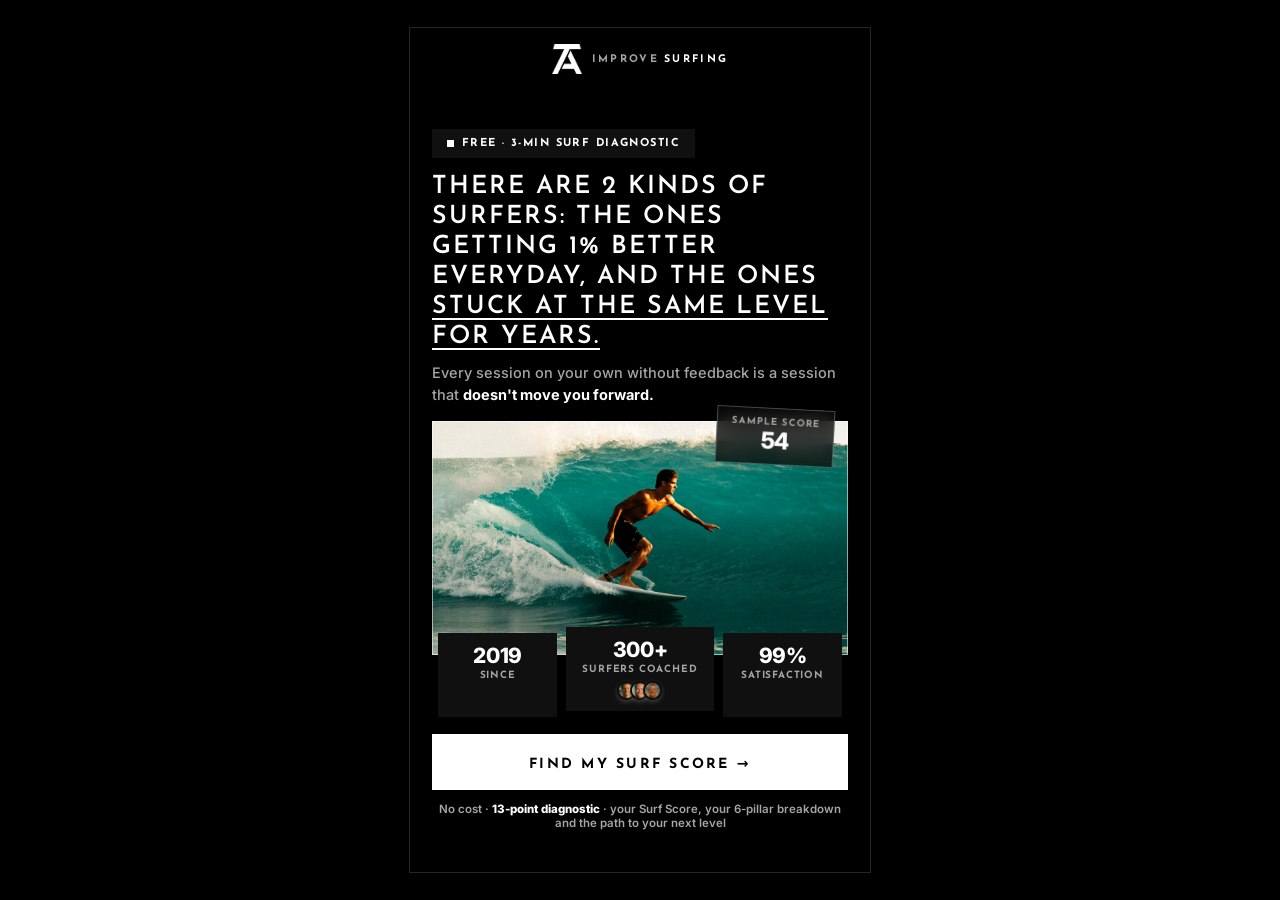
==== commit 82a021ca: "Align quiz copy with the Improve Surfing brand voice" ====
--- a/index.html
+++ b/index.html
@@ -1187,7 +1187,7 @@
 
   { id:'age', type:'imgcards', q:true,
     eyebrow:'The time factor', title:"What's your age range?",
-    sub:'Every year on your own is a year of <b>waves left on the table.</b> The sooner you fix your technique, the faster it compounds.',
+    sub:'Progression compounds. The sooner you <b>train with intent</b>, the faster every session pays off, at any age.',
     options:[
       {label:'18-29',val:'18-29',img:'age1'},
       {label:'30-39',val:'30-39',img:'age2'},
@@ -1267,7 +1267,7 @@
     content:()=>({
       title:"Wave reading isn't talent. It's pattern recognition.",
       body:"And you can't learn it by trial and error alone. This is what <b>video surf analysis</b> is for, you watch the pattern back with your coach until you own it.",
-      stat:['1:1',"video surf analysis is part of every Improve Surfing programme"]
+      stat:['1:1',"video surf analysis is part of every Improve Surfing program"]
     })},
 
 
@@ -1316,7 +1316,7 @@
 
   { id:'q12', type:'single', q:true,
     eyebrow:'The real blocker', title:"What's the single biggest thing holding your surfing back right now?",
-    sub:'{nm}be honest, this decides where your programme starts.',
+    sub:'{nm}be honest, this decides where your program starts.',
     options:[
       {label:"My technique, I know what to do, my body doesn't do it yet",val:'technique_limiter',score:4},
       {label:"My understanding, I don't always know what to do or why",val:'knowledge_limiter',score:2},
@@ -1328,13 +1328,13 @@
 
   { id:'sn12', type:'snippet', cond:()=>!!state.q12,
     content:()=>({
-      technique_limiter:{title:"Your body is one rep behind your brain. Classic.",body:"You know what to do; it just doesn't happen at wave speed yet. That gap closes with <b>repetition + feedback</b>, coached sessions and surfskate drills, not more random surfs."},
+      technique_limiter:{title:"Your body is one rep behind your brain. Classic.",body:"You know what to do; it just doesn't happen at wave speed yet. That gap closes with <b>repetition + feedback</b>, coached sessions and surf skate drills, not more random surfs."},
       knowledge_limiter:{title:"Not knowing <i>why</i> is the fastest thing to fix.",body:"Most surfers waste years on trial and error. <b>Theory + video analysis</b> compresses that into weeks, you see exactly what to change and why."},
       mindset_limiter:{title:"Fear and hesitation are trainable. Literally.",body:"It's not a personality trait. It's a skill gap. <b>Breath work (apnea) + gradual exposure</b> with a coach rewires it session by session."},
       equipment_limiter:{title:"The wrong board means fighting the ocean AND your gear.",body:"A 10-minute <b>board check</b> often explains years of frustration, volume, shape and fin setup matched to your actual level, not your ego or your fear."},
       ocean_limiter:{title:"Positioning is 80% of a good session.",body:"Read the peak better and everything downstream gets easier, more waves, better waves, less paddling. It's the most coachable skill in surfing."},
       unsure:{title:"'A bit of everything' usually means no feedback loop.",body:"Nobody's ever shown you which lever actually moves your surfing. A <b>diagnostic session</b> finds the real bottleneck fast, that's exactly what this quiz starts."},
-    }[state.q12]||{title:'Noted.',body:'Your programme starts exactly here.'}),
+    }[state.q12]||{title:'Noted.',body:'Your program starts exactly here.'}),
     },
 
 
@@ -1391,13 +1391,13 @@
   { id:'ms2', type:'milestone', stage:4, confetti:70,
     title:'{nm}your surf profile is complete.',
     /* says what has actually been captured, not a fixed total the funnel never runs */
-    sub:'Your technique, ocean and gear read is captured. A few quick ones to match your programme, then we calculate your Surf Score.',
-    btn:'Match my programme →' },
+    sub:'Your technique, ocean and gear read is captured. A few quick ones to match your program, then we calculate your Surf Score.',
+    btn:'Match my program →' },
 
   /* ═══ Section 5 · Programme match ═══ */
 
   { id:'sessions', type:'single', q:true,
-    eyebrow:'Programme match', title:'How many coached sessions a week feel right?',
+    eyebrow:'Program match', title:'How many coached sessions a week feel right?',
     options:[
       {label:'1 session, steady and simple',val:'1'},
       {label:'1-2 sessions, real momentum',val:'1-2'},
@@ -1405,8 +1405,8 @@
     ]},
 
   { id:'commit', type:'single', q:true,
-    eyebrow:'Programme match', title:'How committed are you to breaking through?',
-    sub:'There are no wrong answers, this just matches you to the right programme.',
+    eyebrow:'Program match', title:'How committed are you to breaking through?',
+    sub:'There are no wrong answers, this just matches you to the right program.',
     options:[
       {label:"Let's test it, a few months",val:'test'},
       {label:"I'm in for ~6 months",val:'6mo'},
@@ -1424,7 +1424,7 @@
     ]},
 
   { id:'q19', type:'num', q:true,
-    eyebrow:'Coach profile', title:'Almost there: these help your coach personalise fitness & board recs.',
+    eyebrow:'Coach profile', title:'Almost there: these help your coach personalise your training & board fit.',
     sub:'Optional, skip if you prefer.',
     fields:[
       {key:'height_cm',label:'Height (cm)',placeholder:'e.g. 175',min:140,max:220},
@@ -1433,7 +1433,7 @@
 
   { id:'phone', type:'text', field:'phone', inputType:'tel', phone:true, privacy:true,
     eyebrow:'Almost there', title:'{nm}where do we send your <span class="hl">Surf Score?</span>',
-    sub:'Drop your number to unlock your result + programme match. We text it over, no spam.',
+    sub:'Drop your number to unlock your result + program match. We text it over, no spam.',
     placeholder:'4xx xxx xxx' },
 
   { id:'loader', type:'loader' },
@@ -1459,11 +1459,11 @@
 };
 function pillarScores(){ const out={}; for(const k in PILLARS){ let t=0,c=0; PILLARS[k].qs.forEach(q=>{const s=scOf(q); if(s!=null){t+=s;c++}}); out[k]=c?Math.round(t/c*10)/10:null; } return out; }
 const LIMITER_META={
-  skill:{label:'Skill',fix:'technique-first coached sessions + surfskate drills'},
-  theory:{label:'Wave IQ',fix:'video analysis + wave-reading theory'},
+  skill:{label:'Skill',fix:'technique-first coached sessions + surf skate drills'},
+  theory:{label:'Wave IQ',fix:'video surf analysis + wave-reading theory'},
   mindset:{label:'Mindset',fix:'confidence coaching + apnea training'},
   ocean:{label:'Ocean Sense',fix:'lineup positioning work in guided sessions'},
-  fitness:{label:'Fitness',fix:'paddle fitness + mobility programme'},
+  fitness:{label:'Fitness',fix:'paddle fitness + mobility training'},
   equipment:{label:'Equipment',fix:'a board check + $200-off partner shapers'},
 };
 function limiterKey(){ const p=pillarScores(); let k=null,v=99; for(const key in p){ if(p[key]!=null&&p[key]<v){v=p[key];k=key;} } return k||'skill'; }
@@ -1582,7 +1582,7 @@
   el.innerHTML=`
     <div class="intro-badge">Free · 3-min surf diagnostic</div>
     <div class="intro-head">
-      <div class="intro-h">There are 2 kinds of surfers: the ones who <span class="hl">keep improving</span>, and the ones <span class="red">stuck at the same level for years.</span></div>
+      <div class="intro-h">There are 2 kinds of surfers: the ones getting <span class="hl">1% better everyday</span>, and the ones <span class="red">stuck at the same level for years.</span></div>
       <div class="sub">Every session on your own without feedback is a session that <b>doesn't move you forward.</b></div>
     </div>
     <div class="herocard">
@@ -1969,7 +1969,7 @@
   {s:'Take-off',    t:'Ocean comfort & take-off',   next:['Wave reading','Peak positioning','Ocean confidence']},
   {s:'Wave read',   t:'Wave reading & positioning', next:['Turning mechanics','Your real blocker','Board fit & volume']},
   {s:'Rail & board',t:'Rail control & your board',  next:['Turning mechanics','Your real blocker','Board fit & volume']},
-  {s:'Programme',   t:'Goals & programme match',    next:['Weekly rhythm','Commitment','Coach profile']},
+  {s:'Program',     t:'Goals & program match',      next:['Weekly rhythm','Commitment','Coach profile']},
 ];
 const ARROW_SVG='<svg viewBox="0 0 24 24" aria-hidden="true"><path d="M4.6 12h14"/><path d="M12.6 5.6L19 12l-6.4 6.4"/></svg>';
 function renderMilestone(el,step){
@@ -2068,7 +2068,7 @@
    scan:['Reading your take-off & ride answers','Weighting session frequency','Scoring Skill · Ocean Sense']},
   {row:"Spotting what's holding you back",      pill:['theory','mindset'],
    scan:['Comparing all six pillar readings','Isolating your lowest pillar','Scoring Wave IQ · Mindset']},
-  {row:'Matching you to a coaching programme',  pill:['fitness','equipment'],
+  {row:'Matching you to a coaching program',    pill:['fitness','equipment'],
    scan:['Checking paddle fitness','Checking board fit & volume','Matching session load']},
   {row:'Projecting your progression curve',     pill:[],
    scan:['Modelling weeks to your next level','Cross-checking coached progression','Finalising your Surf Score']},
@@ -2121,7 +2121,7 @@
      behind: the coaching history, the named services and the location. */
   const LFACTS=[
     {k:'Coaching since 2019',t:'Improve Surfing has coached 300+ surfers out of Coolangatta, Gold Coast.'},
-    {k:'What your programme uses',t:'1:1 surf sessions, video surf analysis, surfskate, mobility training and apnea.'},
+    {k:'What your program includes',t:'Surf sessions, surf skate, video surf analysis, mobility training and apnea work.'},
     {k:'Where it runs',t:'Coolangatta, Gold Coast, mornings, with a coach in the water with you.'},
     {k:'Member satisfaction',t:'99% satisfaction across the surfers coached since 2019.'},
   ];
@@ -2245,7 +2245,7 @@
           <span class="lv">${lv!=null?lv.toFixed(1)+'<i>/4</i>':'·'}</span>
         </div>
         <div class="lwhy">${limWhy}</div>
-        <p>This is what's capping everything else. Your programme attacks it first, with <b>${lim.fix}</b>.</p>
+        <p>This is what's holding the rest back. Your program targets it first, with <b>${lim.fix}</b>.</p>
       </div>
       <div class="stuck">
         <div class="sph">
@@ -2303,7 +2303,7 @@
           <div class="ffoot">
             <span class="fk">Coached · ${sessL}</span>
             <div class="fnum">${p.weeks} weeks</div>
-            <div class="fl">to <b>${nextL}</b>, with your limiter attacked first, and a coach in the water with you.</div>
+            <div class="fl">to <b>${nextL}</b>, with your limiter targeted first, and a coach in the water with you.</div>
           </div>
         </div>
       </div>
@@ -2325,8 +2325,8 @@
         <div class="legend"><span><i style="background:#8a8a8a"></i>On your own</span><span><i style="background:#ffffff"></i>With Improve</span></div>
         <div class="cbnote">An illustration of the two paths, the shape of them, not a measurement. The ${p.weeks} weeks comes from your measured level, ${sessL} and your commitment answer.</div>
       </div>
-      <div class="savedpill">Break your plateau and level up in <b>weeks, not years</b>, 1% better every session.</div>
-      <button class="cta" style="margin-top:16px" onclick="next()">Show me the programme →</button>
+      <div class="savedpill">Take your surfing to the next level in <b>weeks, not years</b>. 1% better everyday.</div>
+      <button class="cta" style="margin-top:16px" onclick="next()">Show me the program →</button>
     </div>`;
   const pr=el.querySelector('#pred'),pg=el.querySelector('#pgreen'),pa=el.querySelector('#parea'),
         free=el.querySelector('#pfree'),cf=el.querySelector('#cfree');
@@ -2380,7 +2380,7 @@
             <div class="pwrap">
               <div class="pk">Unlocked</div>
               <div class="pt">10% OFF</div>
-              <div class="ps">on your matched programme, applied at checkout</div>
+              <div class="ps">on your matched program, applied at checkout</div>
             </div>
           </div>
           <canvas id="mScratchCanvas"></canvas>
@@ -2429,7 +2429,7 @@
             <!-- copy note: every tier is a FIXED-TERM contract (3/6/12-month, billed weekly),
                  so this line may not promise a price lock "for as long as you stay", that
                  would be an invented lifetime guarantee. It says only what checkout does. -->
-            <div class="ps">on your matched programme, applied at checkout</div>
+            <div class="ps">on your matched program, applied at checkout</div>
           </div>
         </div>
         <canvas id="mScratchCanvas"></canvas>
@@ -2690,7 +2690,7 @@
   el.classList.add('padbar');   /* keeps the sticky bar off the content */
   el.innerHTML=`
     <div class="eyebrow">Choose your plan</div>
-    <h1>${nm?nm+', choose':'Choose'} your <span class="hl">programme.</span></h1>
+    <h1>${nm?nm+', choose':'Choose'} your <span class="hl">program.</span></h1>
     <div class="sub" style="margin-bottom:14px">Your match is pre-selected, but pick whichever fits you best.</div>
     ${d?`<div class="disc-banner"><span class="disc-badge">✓ 10% founding discount applied to all plans</span></div>`:''}
     <div class="scarce" style="margin:0"><span class="dotr"></span><span>Founding member intake</span></div>
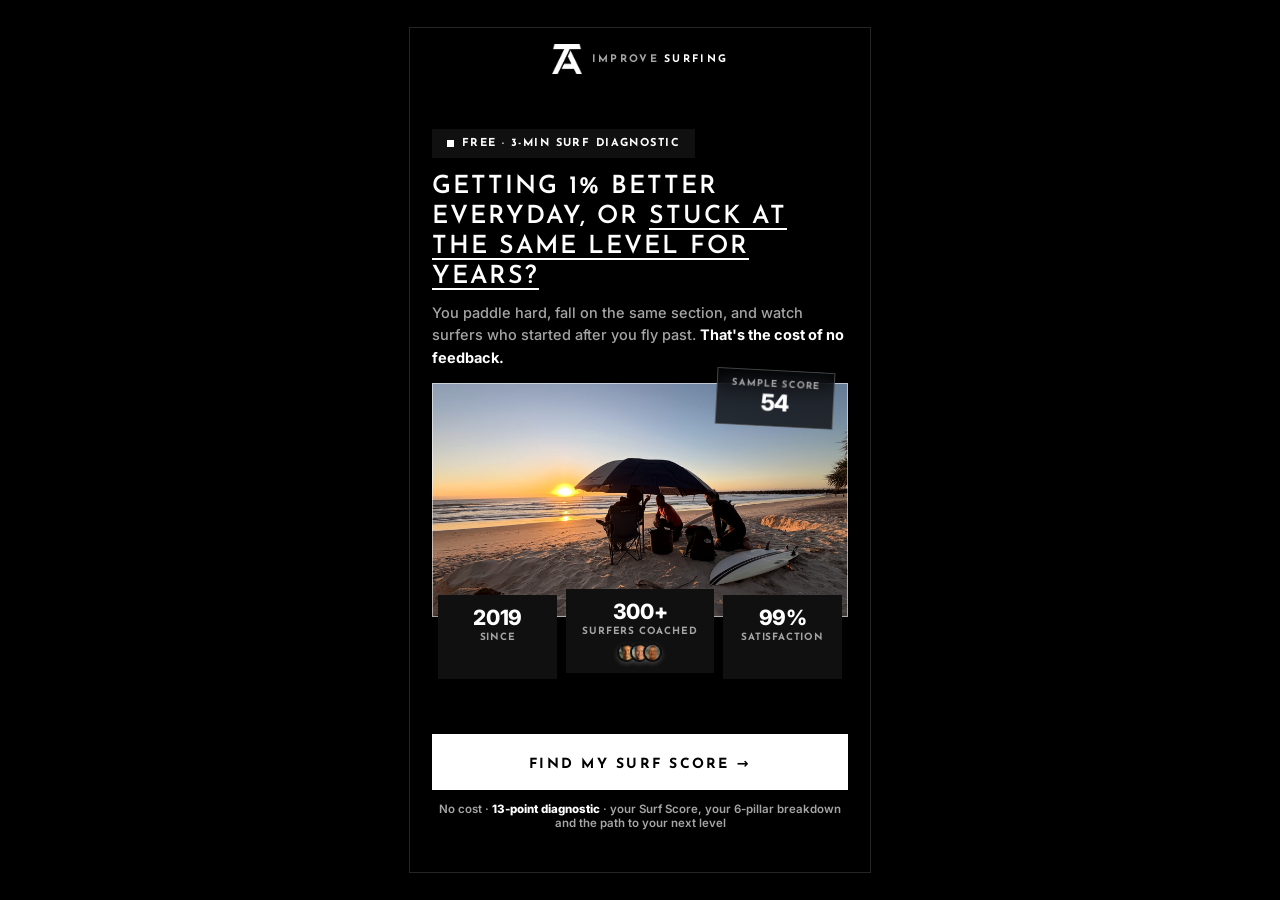
==== commit 5b3e5cb6: "Improve Surfing brand: monochrome theme, brand voice copy, real hero" ====
--- a/index.html
+++ b/index.html
@@ -1158,7 +1158,7 @@
 <div id="shell">
   <span class="backlink" id="back" role="button" tabindex="0" aria-label="Go back" onclick="goBack()">‹</span>
   <div id="topbar">
-    <div class="brand"><img class="mark" src="img/ta-logo.png" alt="TA"><div class="wm">IMPROVE <b>SURFING</b></div></div>
+    <div class="brand"><img class="mark" src="[data-uri]" alt="TA"><div class="wm">IMPROVE <b>SURFING</b></div></div>
     <div class="progress-wrap" id="progwrap" style="visibility:hidden">
       <div class="dots" id="dots"><i></i><i></i><i></i><i></i></div>
       <div class="barrow"><div class="bar"><i id="barfill"></i><span id="barsurfer">🏄</span></div><div class="qcount" id="qcount"></div></div>
@@ -1582,11 +1582,11 @@
   el.innerHTML=`
     <div class="intro-badge">Free · 3-min surf diagnostic</div>
     <div class="intro-head">
-      <div class="intro-h">There are 2 kinds of surfers: the ones getting <span class="hl">1% better everyday</span>, and the ones <span class="red">stuck at the same level for years.</span></div>
-      <div class="sub">Every session on your own without feedback is a session that <b>doesn't move you forward.</b></div>
+      <div class="intro-h">Getting <span class="hl">1% better everyday</span>, or <span class="red">stuck at the same level for years?</span></div>
+      <div class="sub">You paddle hard, fall on the same section, and watch surfers who started after you fly past. <b>That's the cost of no feedback.</b></div>
     </div>
     <div class="herocard">
-      <div class="heroph">${slot('hero','ar-hero','HERO, prompt #1 (surfer, Gold Coast wave)','A surfer riding a Gold Coast wave')}</div>
+      <div class="heroph"><img class="imgslot ar-hero" alt="Improve Surfing coaches on the beach at sunrise, Gold Coast" src="[data-uri]"></div>
       <!-- computeScore() clamps to 20-58, so the old "82" advertised a number no surfer
            who takes this quiz can be given. Labelled as a sample, inside the real range. -->
       <div class="scorepill"><small>Sample score</small><strong>54</strong></div>
@@ -2368,7 +2368,7 @@
     <div class="bonuswrap">
       <div class="ticket">
         <div class="tk-head">
-          <img class="tk-logo" src="img/ta-logo.png" alt="" onerror="this.style.display='none'">
+          <img class="tk-logo" src="[data-uri]" alt="">
           <div class="tk-hl">
             <div class="tk-kick">Founding member bonus</div>
             <div class="tk-name">Improve Surfing</div>
